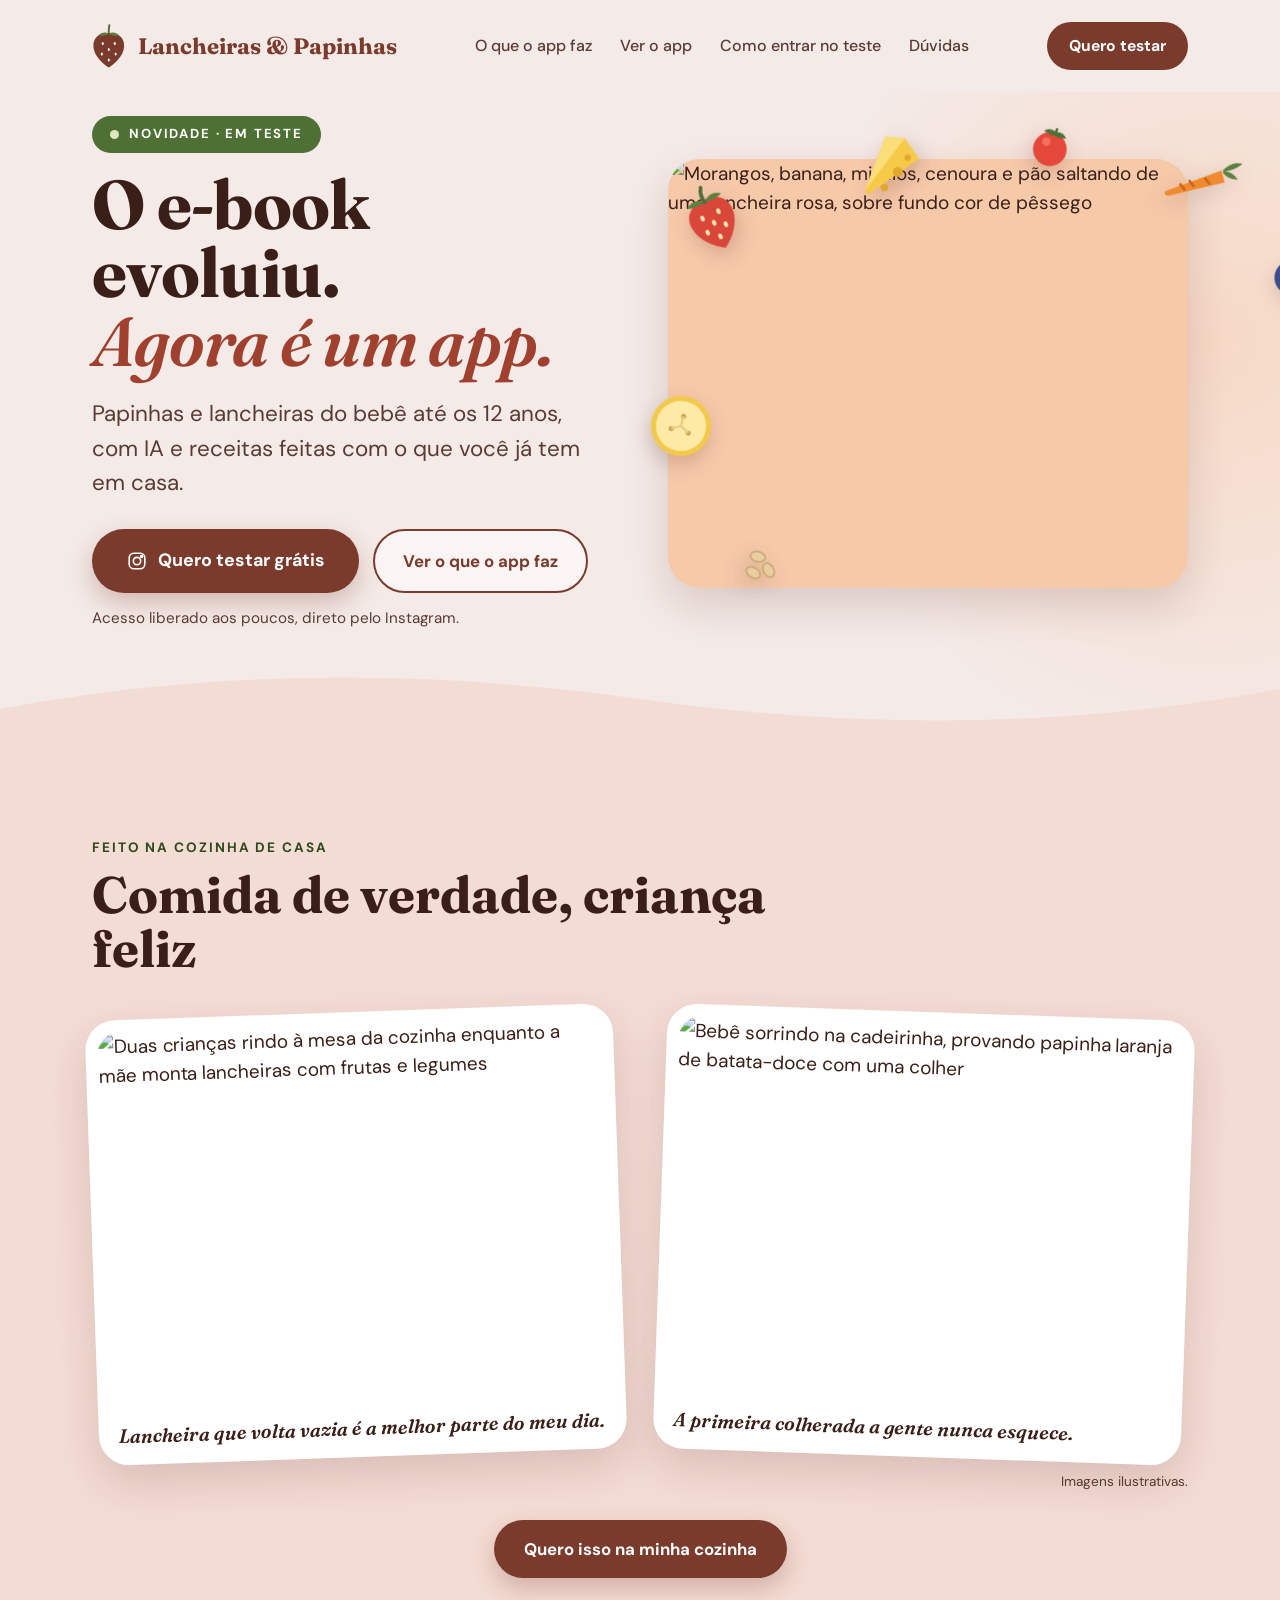
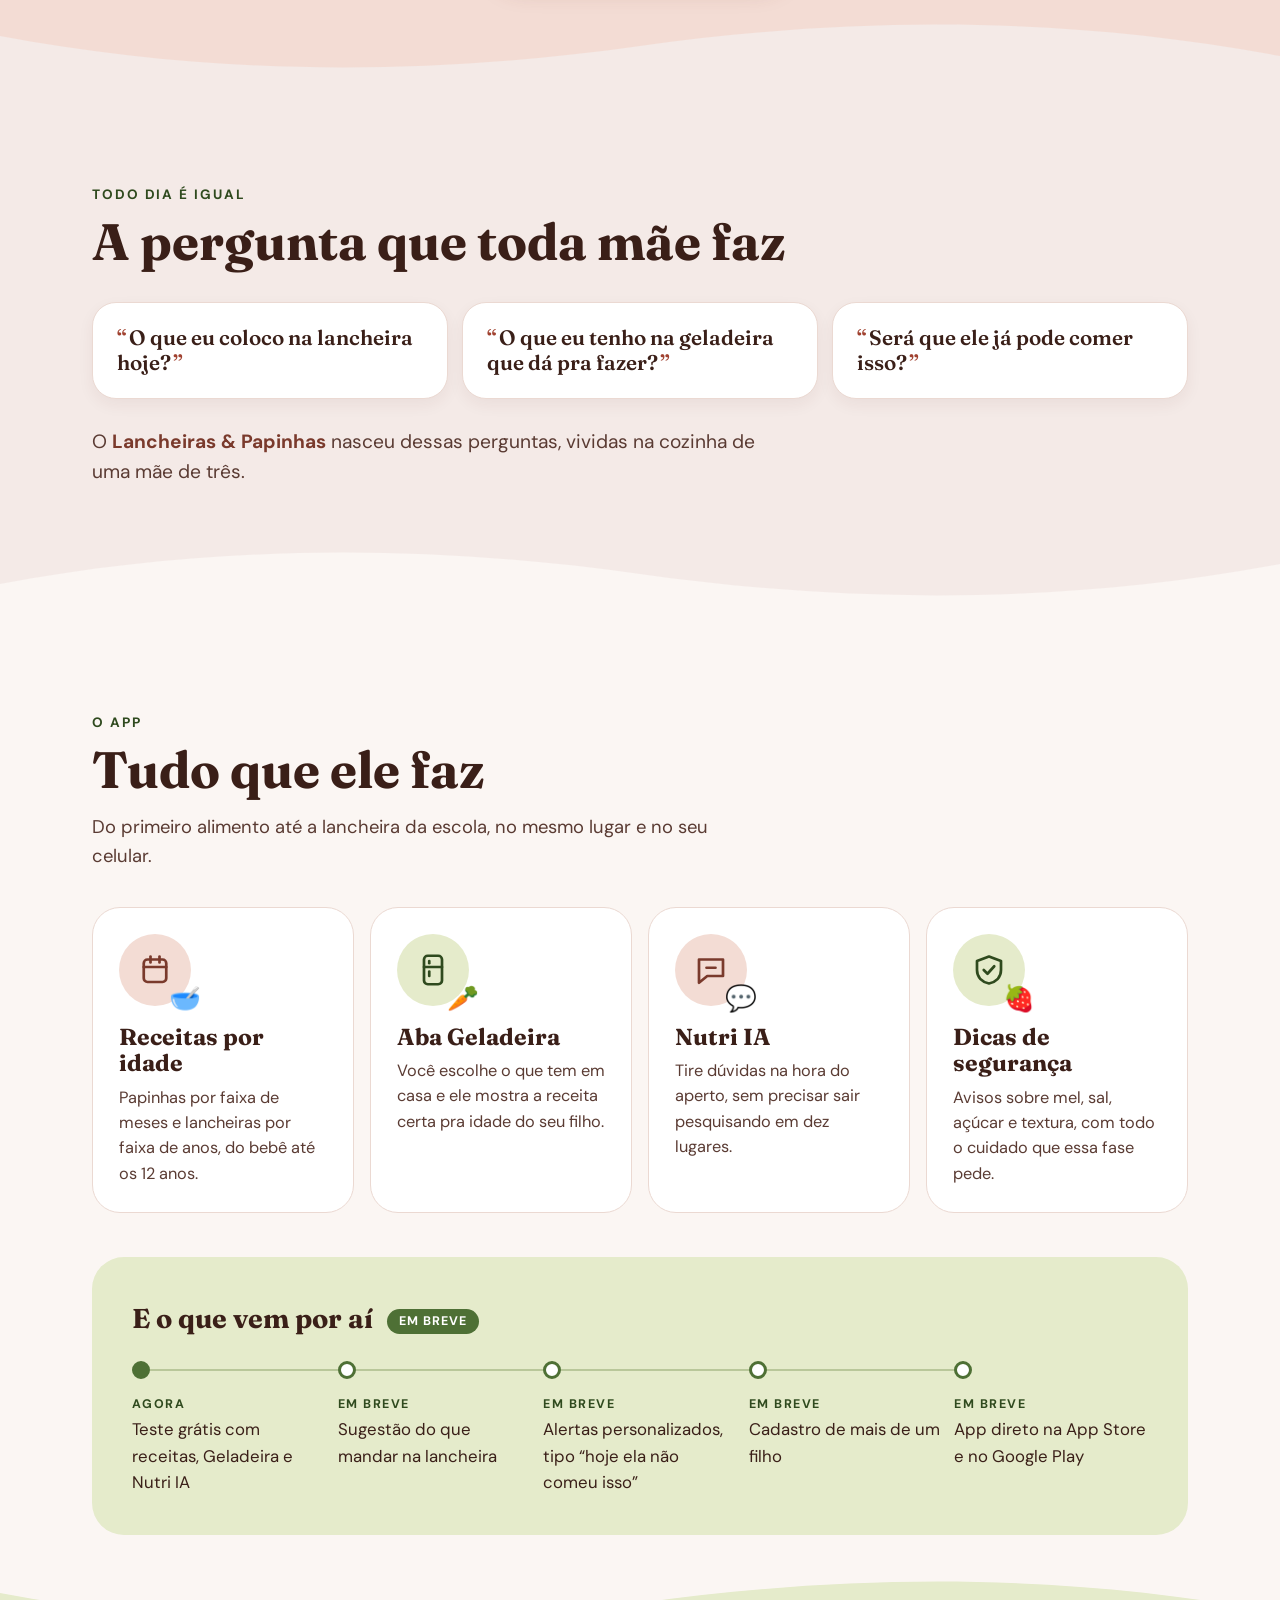
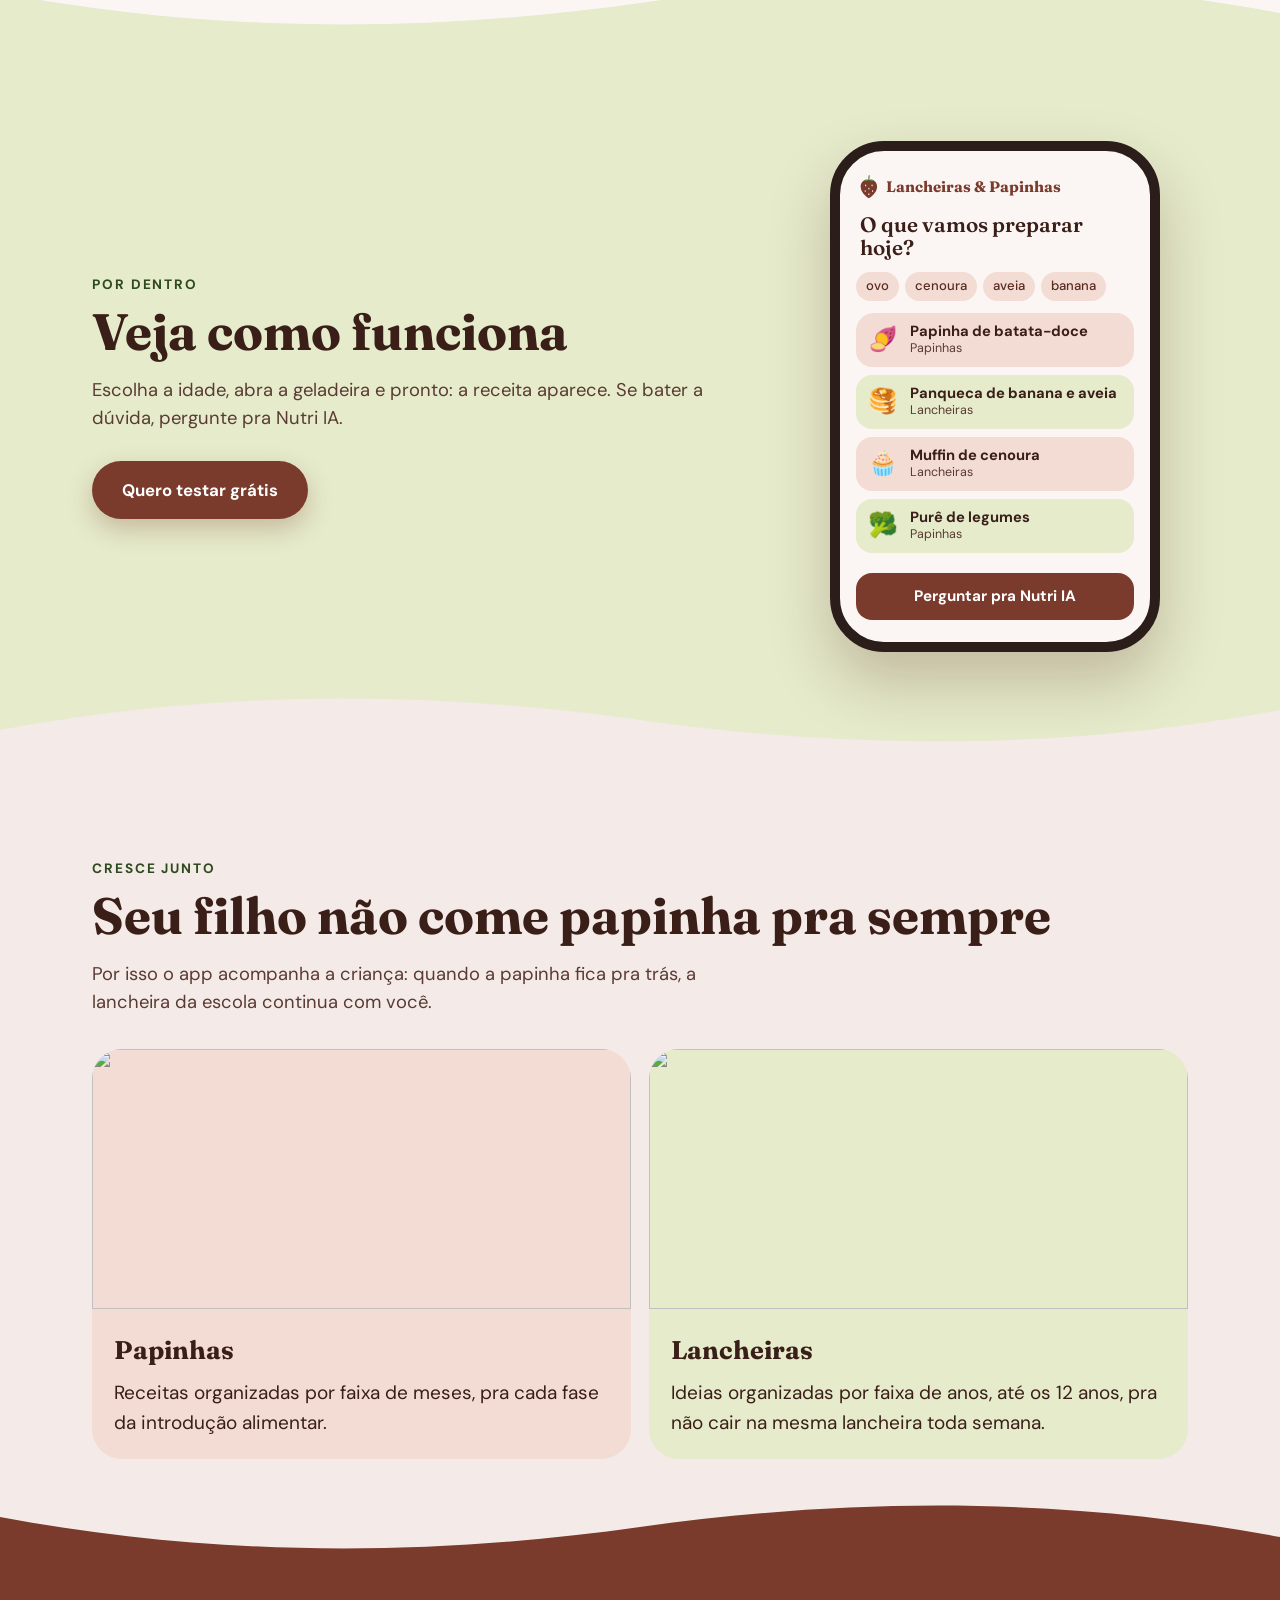
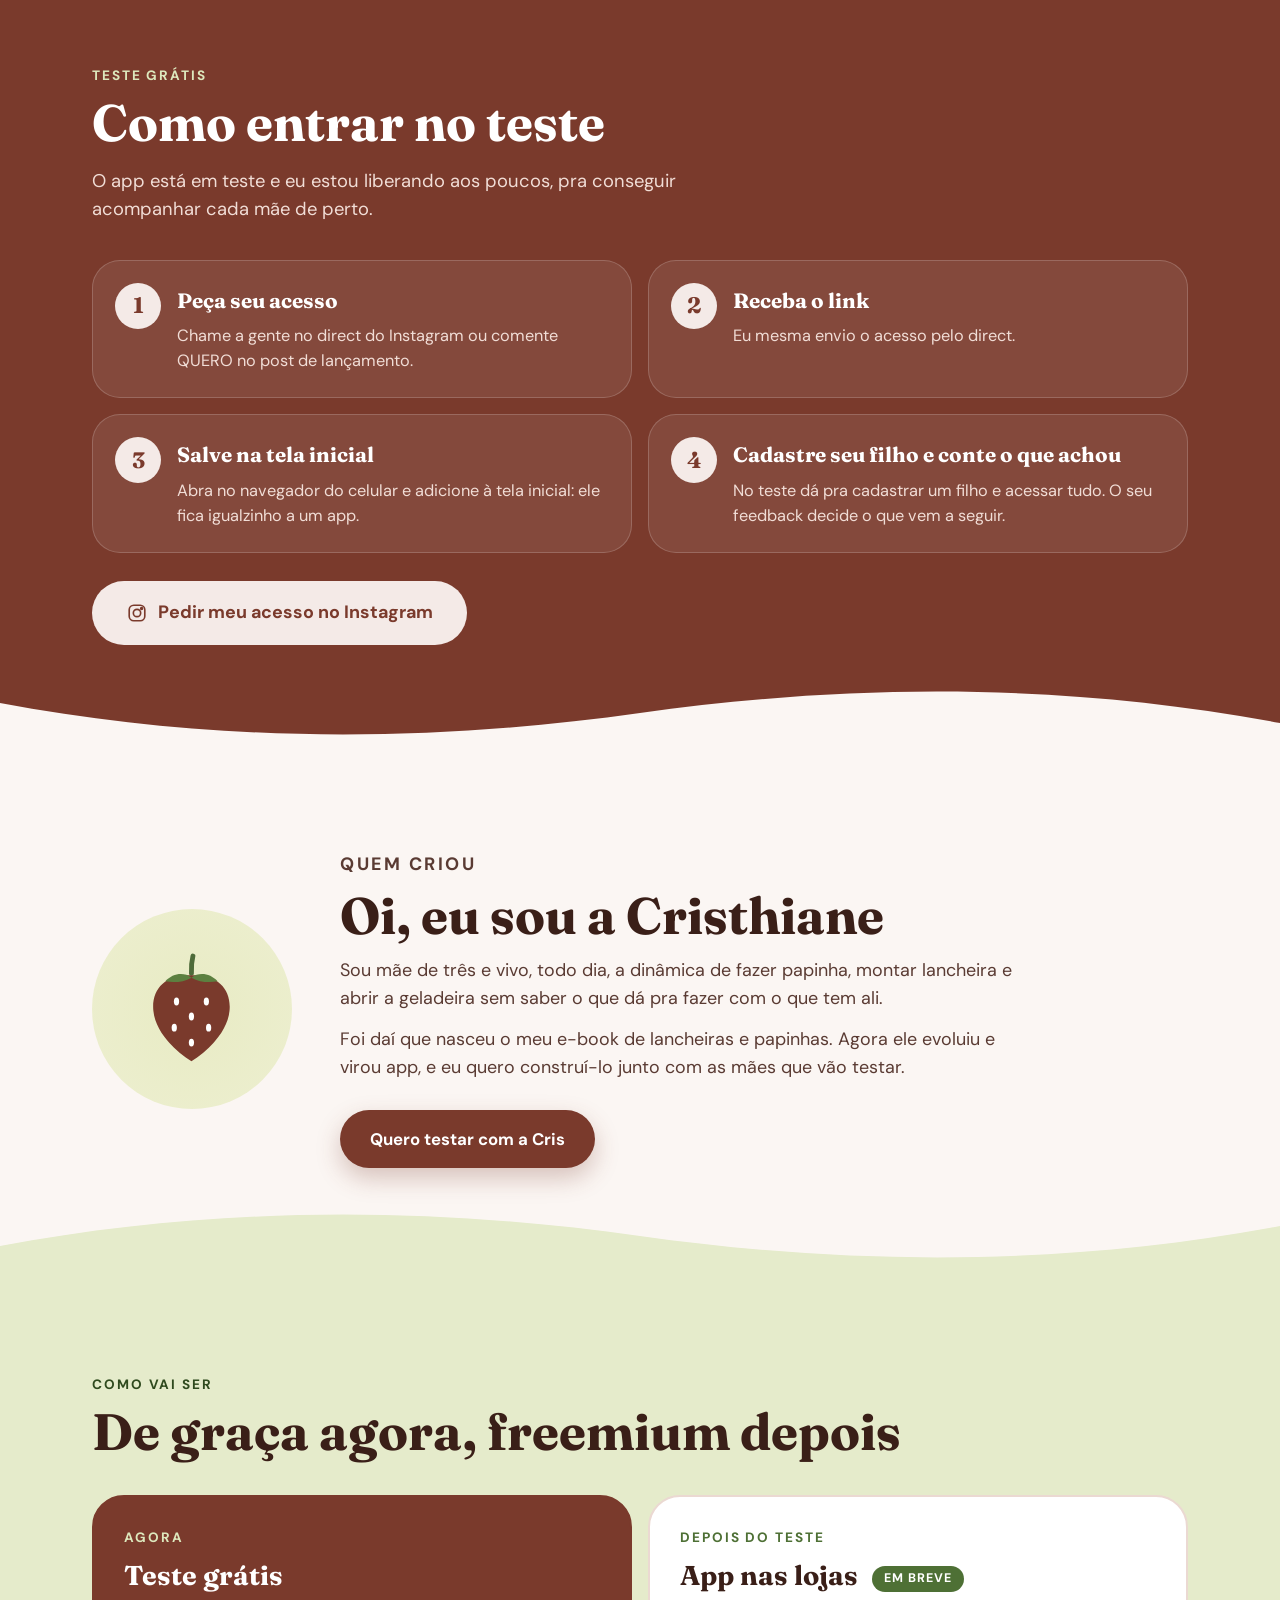
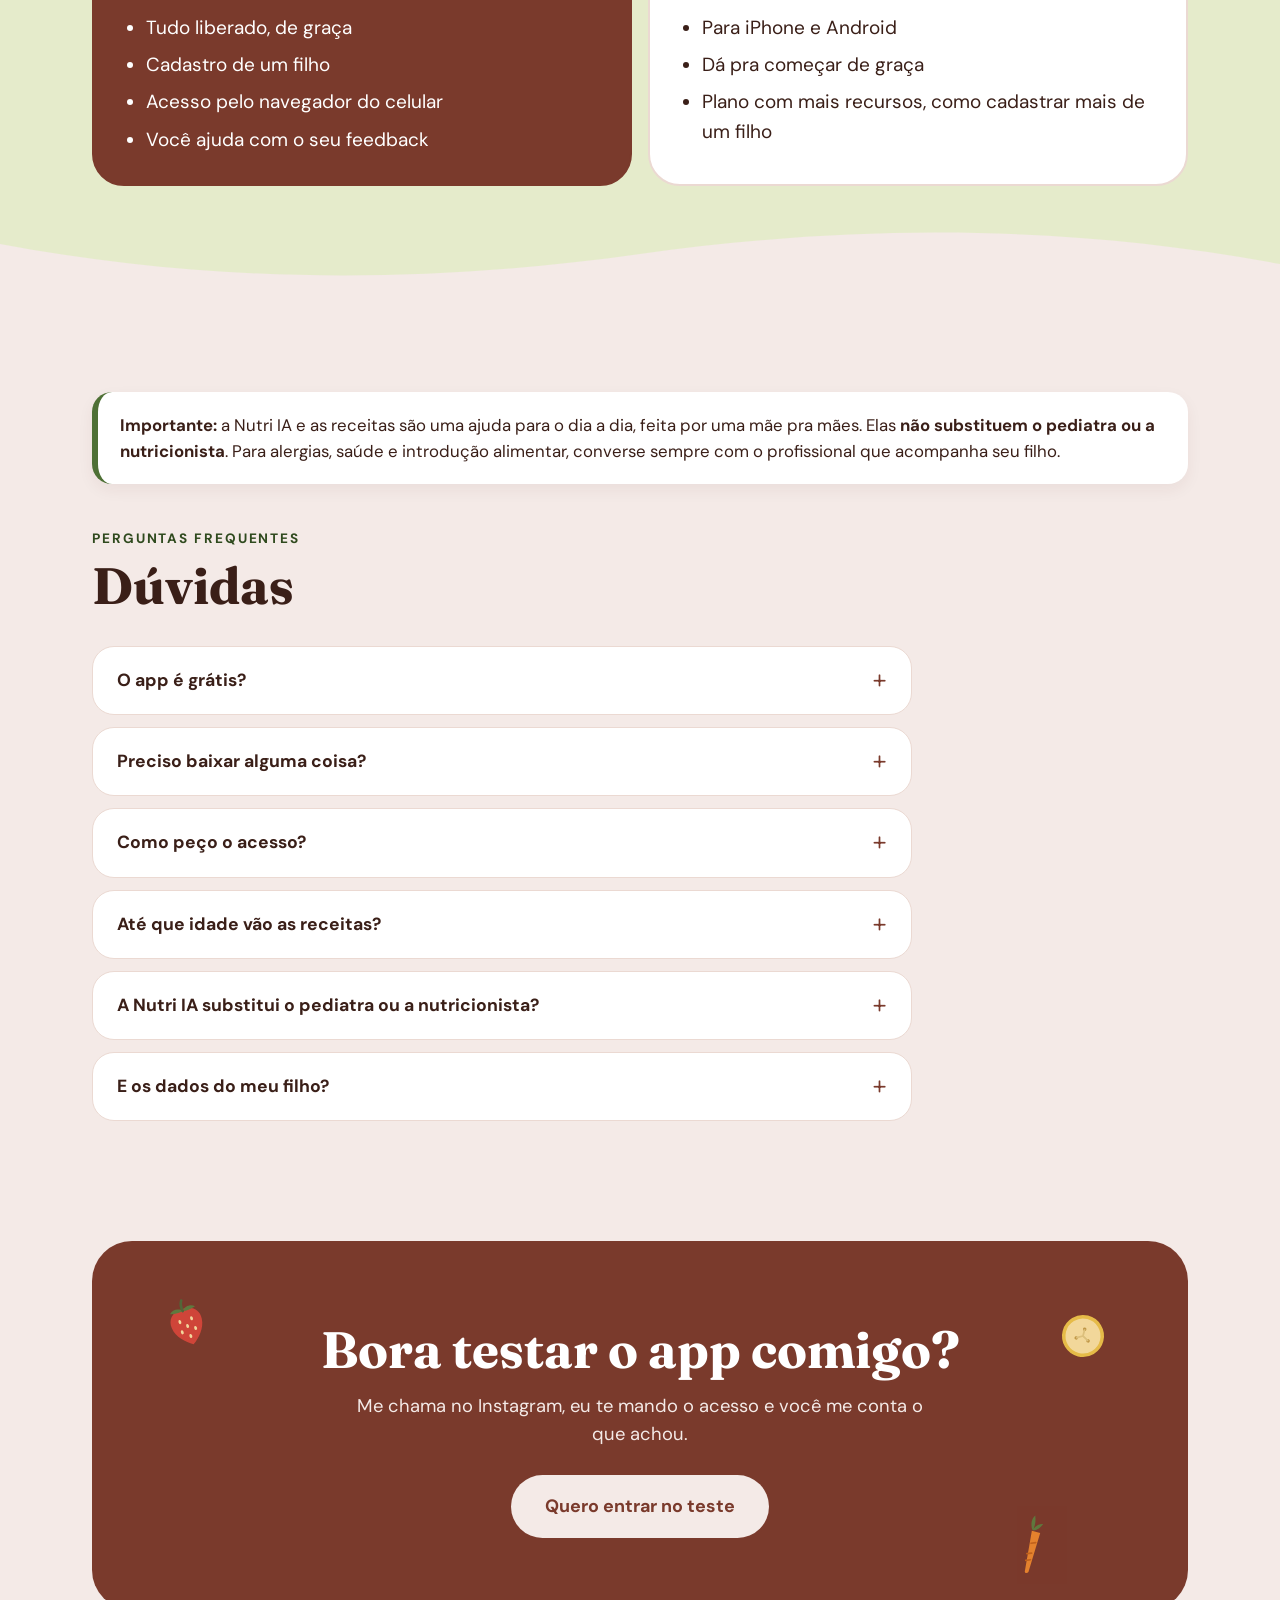
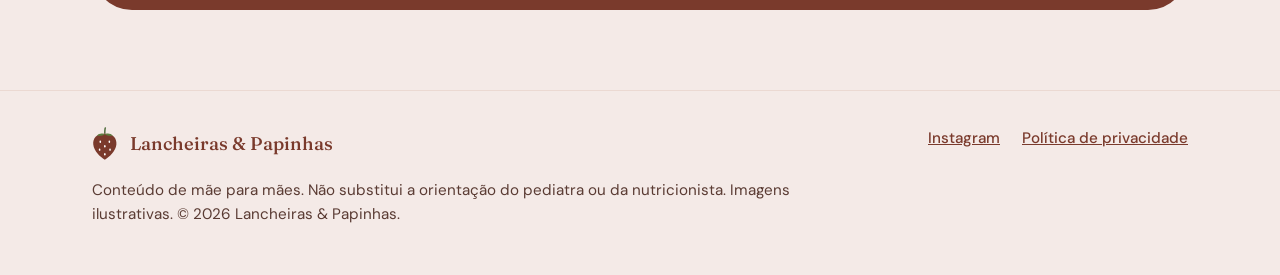
==== index.html @ b5a59f77 "Remove vídeo, oculta depoimentos de exemplo e prepara o repositório - Seção de vídeo vira "Veja como" ====
<!doctype html>
<html lang="pt-BR">
<head>
<meta charset="utf-8">
<meta name="viewport" content="width=device-width, initial-scale=1">
<title>Lancheiras &amp; Papinhas | Receitas por idade, do bebê aos 12 anos</title>
<meta name="description" content="O e-book evoluiu e virou app: papinhas e lancheiras do bebê até os 12 anos, com receitas feitas com o que você tem na geladeira e IA para tirar dúvidas. Teste grátis.">
<meta name="theme-color" content="#F4EAE7">
<link rel="canonical" href="https://lancheirasepapinhas.com.br/">
<link rel="icon" href="/favicon.svg" type="image/svg+xml">
<link rel="apple-touch-icon" href="/apple-touch-icon.png">
<meta property="og:type" content="website">
<meta property="og:locale" content="pt_BR">
<meta property="og:site_name" content="Lancheiras &amp; Papinhas">
<meta property="og:title" content="O e-book evoluiu. Agora é um app.">
<meta property="og:description" content="Papinhas e lancheiras do bebê até os 12 anos, com IA e receitas feitas com o que você já tem em casa. Teste grátis.">
<meta property="og:url" content="https://lancheirasepapinhas.com.br/">
<meta property="og:image" content="https://lancheirasepapinhas.com.br/og-image.jpg">
<meta property="og:image:width" content="1200">
<meta property="og:image:height" content="630">
<meta property="og:image:alt" content="Frutas e alimentos saltando de uma lancheira">
<meta name="twitter:card" content="summary_large_image">
<meta name="twitter:title" content="O e-book evoluiu. Agora é um app.">
<meta name="twitter:description" content="Papinhas e lancheiras do bebê até os 12 anos, com IA. Teste grátis.">
<meta name="twitter:image" content="https://lancheirasepapinhas.com.br/og-image.jpg">
<link rel="preload" as="image" href="/assets/img/hero-explosao-alimentos-900.webp" imagesrcset="/assets/img/hero-explosao-alimentos-900.webp 900w, /assets/img/hero-explosao-alimentos.webp 1680w" imagesizes="(min-width:900px) 55vw, 100vw" fetchpriority="high">
<link rel="preconnect" href="https://fonts.googleapis.com">
<link rel="preconnect" href="https://fonts.gstatic.com" crossorigin>
<link rel="preload" as="style" href="https://fonts.googleapis.com/css2?family=Fraunces:ital,opsz,wght@0,9..144,600;0,9..144,700;1,9..144,600&family=DM+Sans:wght@400;500;700&display=swap">
<link rel="stylesheet" href="https://fonts.googleapis.com/css2?family=Fraunces:ital,opsz,wght@0,9..144,600;0,9..144,700;1,9..144,600&family=DM+Sans:wght@400;500;700&display=swap" media="print" onload="this.media='all'">
<noscript><link rel="stylesheet" href="https://fonts.googleapis.com/css2?family=Fraunces:ital,opsz,wght@0,9..144,600;0,9..144,700;1,9..144,600&family=DM+Sans:wght@400;500;700&display=swap"></noscript>
<link rel="stylesheet" href="/styles.css">
<script type="application/ld+json">
{"@context":"https://schema.org","@graph":[
{"@type":"Organization","@id":"https://lancheirasepapinhas.com.br/#org","name":"Lancheiras & Papinhas","url":"https://lancheirasepapinhas.com.br/","logo":"https://lancheirasepapinhas.com.br/apple-touch-icon.png","sameAs":["https://www.instagram.com/lancheirasepapinhas"],"email":"lancheirasepapinhas@gmail.com"},
{"@type":"MobileApplication","name":"Lancheiras & Papinhas","url":"https://lancheirasepapinhas.com.br/","applicationCategory":"LifestyleApplication","operatingSystem":"Web (navegador do celular)","inLanguage":"pt-BR","description":"Receitas de papinhas e lancheiras por idade, do bebê aos 12 anos, com aba Geladeira e Nutri IA. Em teste gratuito.","offers":{"@type":"Offer","price":"0","priceCurrency":"BRL"},"publisher":{"@id":"https://lancheirasepapinhas.com.br/#org"}}
]}
</script>
<!-- ANALYTICS: descomente e troque ID_AQUI pelos IDs reais. Os cliques no Instagram já disparam o evento Lead (ver app.js). -->
<!-- Meta Pixel
<script>!function(f,b,e,v,n,t,s){if(f.fbq)return;n=f.fbq=function(){n.callMethod?n.callMethod.apply(n,arguments):n.queue.push(arguments)};if(!f._fbq)f._fbq=n;n.push=n;n.loaded=!0;n.version='2.0';n.queue=[];t=b.createElement(e);t.async=!0;t.src=v;s=b.getElementsByTagName(e)[0];s.parentNode.insertBefore(t,s)}(window,document,'script','https://connect.facebook.net/en_US/fbevents.js');fbq('init','ID_AQUI');fbq('track','PageView');</script>
-->
<!-- Google Analytics 4
<script async src="https://www.googletagmanager.com/gtag/js?id=G-ID_AQUI"></script>
<script>window.dataLayer=window.dataLayer||[];function gtag(){dataLayer.push(arguments)}gtag('js',new Date());gtag('config','G-ID_AQUI');</script>
-->
<script defer src="/app.js"></script>
</head>
<body>

<svg width="0" height="0" style="position:absolute" aria-hidden="true" focusable="false">
  <defs>
    <symbol id="berry" viewBox="290 220 450 600">
      <path d="M512 330 C 510 290, 514 260, 520 236" stroke="#4E6B3A" stroke-width="26" stroke-linecap="round" fill="none"/>
      <path d="M512 340 C 380 330, 296 410, 308 530 C 320 650, 430 748, 512 800 C 594 748, 704 650, 716 530 C 728 410, 644 330, 512 340 Z" fill="#7A3A2C"/>
      <path d="M512 352 C 470 320, 410 330, 372 372 C 420 380, 470 376, 512 352 Z" fill="#5C8040"/>
      <path d="M512 352 C 554 320, 614 330, 652 372 C 604 380, 554 376, 512 352 Z" fill="#5C8040"/>
      <g fill="#FFFFFF"><ellipse cx="432" cy="480" rx="14" ry="21"/><ellipse cx="592" cy="480" rx="14" ry="21"/><ellipse cx="512" cy="560" rx="14" ry="21"/><ellipse cx="420" cy="620" rx="14" ry="21"/><ellipse cx="604" cy="620" rx="14" ry="21"/><ellipse cx="512" cy="700" rx="14" ry="21"/></g>
    </symbol>
    <symbol id="i-calendar" viewBox="0 0 24 24"><rect x="4.5" y="5" width="15" height="15" rx="2.5"/><path d="M4.5 10h15"/><path d="M9 3v4"/><path d="M15 3v4"/></symbol>
    <symbol id="i-fridge" viewBox="0 0 24 24"><rect x="6" y="2.5" width="12" height="19" rx="2.5"/><path d="M6 10h12"/><path d="M9.5 6v1.5"/><path d="M9.5 13v3"/></symbol>
    <symbol id="i-chat" viewBox="0 0 24 24"><path d="M4 5h16v11H9.5L4 20.5z"/><path d="M9 10.5h6"/></symbol>
    <symbol id="i-shield" viewBox="0 0 24 24"><path d="M12 3l8 3v6c0 5-3.5 8-8 9-4.5-1-8-4-8-9V6z"/><path d="M8.5 12l2.5 2.5 4.5-5"/></symbol>
    <symbol id="i-play" viewBox="0 0 24 24"><path d="M8 5.5v13l11-6.5z"/></symbol>
    <symbol id="i-ig" viewBox="0 0 24 24"><rect x="3.5" y="3.5" width="17" height="17" rx="5"/><circle cx="12" cy="12" r="4"/><circle cx="17" cy="7" r="1" fill="currentColor"/></symbol>
  </defs>
</svg>

<a class="skip" href="#conteudo">Pular para o conteúdo</a>

<header class="site-header">
  <div class="container">
    <a class="brand" href="/" aria-label="Lancheiras &amp; Papinhas, página inicial">
      <svg aria-hidden="true"><use href="#berry"/></svg>
      <span>Lancheiras &amp; Papinhas</span>
    </a>
    <nav class="nav" aria-label="Principal">
      <a href="#recursos">O que o app faz</a>
      <a href="#video">Ver o app</a>
      <a href="#como">Como entrar no teste</a>
      <a href="#duvidas">Dúvidas</a>
    </nav>
    <a class="btn btn-primary btn-sm" href="https://ig.me/m/lancheirasepapinhas" target="_blank" rel="noopener" data-cta="header">Quero testar</a>
  </div>
</header>

<main id="conteudo">

<!-- HERO -->
<section class="hero" id="topo">
  <div class="container hero-grid">
    <div class="hero-copy">
      <span class="badge"><span class="pulse" aria-hidden="true"></span>Novidade &middot; Em teste</span>
      <h1>O e-book evoluiu. <em>Agora é um app.</em></h1>
      <p class="lead">Papinhas e lancheiras do bebê até os 12 anos, com IA e receitas feitas com o que você já tem em casa.</p>
      <div class="cta-row">
        <a class="btn btn-primary btn-lg" href="https://ig.me/m/lancheirasepapinhas" target="_blank" rel="noopener" data-cta="hero"><svg aria-hidden="true" class="btn-ico"><use href="#i-ig"/></svg>Quero testar grátis</a>
        <a class="btn btn-ghost" href="#recursos">Ver o que o app faz</a>
      </div>
      <p class="note">Acesso liberado aos poucos, direto pelo Instagram.</p>
    </div>

    <div class="hero-art" data-parallax>
      <div class="hero-media">
        <img class="hero-img" src="/assets/img/hero-explosao-alimentos-900.webp" srcset="/assets/img/hero-explosao-alimentos-900.webp 900w, /assets/img/hero-explosao-alimentos.webp 1680w" sizes="(min-width:900px) 55vw, 100vw" width="1680" height="944" fetchpriority="high" decoding="async" alt="Morangos, banana, mirtilos, cenoura e pão saltando de uma lancheira rosa, sobre fundo cor de pêssego">
      </div>
      <div class="burst" aria-hidden="true">
        <span class="ing" style="--x:-300px;--y:-200px;--r:-25deg;--d:.05s;--z:1.2"><img src="/assets/img/ingredientes/morango.svg" width="64" height="64" alt=""></span>
        <span class="ing" style="--x:190px;--y:-240px;--r:30deg;--d:.12s;--z:.8"><img src="/assets/img/ingredientes/cenoura.svg" width="64" height="64" alt=""></span>
        <span class="ing" style="--x:-330px;--y:10px;--r:15deg;--d:.18s;--z:1"><img src="/assets/img/ingredientes/banana.svg" width="64" height="64" alt=""></span>
        <span class="ing sm" style="--x:280px;--y:-140px;--r:-10deg;--d:.22s;--z:1.4"><img src="/assets/img/ingredientes/mirtilo.svg" width="64" height="64" alt=""></span>
        <span class="ing" style="--x:-130px;--y:-255px;--r:-35deg;--d:.28s;--z:.9"><img src="/assets/img/ingredientes/queijo.svg" width="64" height="64" alt=""></span>
        <span class="ing sm" style="--x:40px;--y:-270px;--r:20deg;--d:.32s;--z:1.3"><img src="/assets/img/ingredientes/tomate.svg" width="64" height="64" alt=""></span>
        <span class="ing sm" style="--x:-250px;--y:150px;--r:40deg;--d:.36s;--z:.7"><img src="/assets/img/ingredientes/aveia.svg" width="64" height="64" alt=""></span>
        <span class="ing sm" style="--x:300px;--y:60px;--r:-30deg;--d:.4s;--z:1.1"><img src="/assets/img/ingredientes/folha.svg" width="64" height="64" alt=""></span>
      </div>
    </div>
  </div>
</section>

<!-- EMOCIONAL -->
<section class="sec sec-rosa emo" aria-labelledby="t-emo">
  <svg class="wave" viewBox="0 0 1440 60" preserveAspectRatio="none" aria-hidden="true"><path d="M0 40c240-40 480-40 720-10s480 30 720-10v40H0z"/></svg>
  <div class="container">
    <p class="eyebrow">Feito na cozinha de casa</p>
    <h2 id="t-emo" class="reveal">Comida de verdade, criança feliz</h2>
    <div class="emo-grid">
      <figure class="photo tilt-l reveal">
        <img src="/assets/img/criancas-felizes-lancheira-720.webp" srcset="/assets/img/criancas-felizes-lancheira-720.webp 720w, /assets/img/criancas-felizes-lancheira.webp 1456w" sizes="(min-width:760px) 45vw, 92vw" width="1456" height="1088" loading="lazy" decoding="async" alt="Duas crianças rindo à mesa da cozinha enquanto a mãe monta lancheiras com frutas e legumes">
        <figcaption>Lancheira que volta vazia é a melhor parte do meu dia.</figcaption>
      </figure>
      <figure class="photo tilt-r reveal">
        <img src="/assets/img/bebe-papinha-640.webp" srcset="/assets/img/bebe-papinha-640.webp 640w, /assets/img/bebe-papinha.webp 1264w" sizes="(min-width:760px) 45vw, 92vw" width="1264" height="1264" loading="lazy" decoding="async" alt="Bebê sorrindo na cadeirinha, provando papinha laranja de batata-doce com uma colher">
        <figcaption>A primeira colherada a gente nunca esquece.</figcaption>
      </figure>
    </div>
    <p class="img-note">Imagens ilustrativas.</p>
    <div class="cta-row center">
      <a class="btn btn-primary" href="https://ig.me/m/lancheirasepapinhas" target="_blank" rel="noopener" data-cta="emocional">Quero isso na minha cozinha</a>
    </div>
  </div>
</section>

<!-- DOR -->
<section class="sec sec-creme" aria-labelledby="t-dor">
  <svg class="wave" viewBox="0 0 1440 60" preserveAspectRatio="none" aria-hidden="true"><path d="M0 20c240 40 480 40 720 10s480-30 720 10v20H0z"/></svg>
  <div class="container">
    <p class="eyebrow">Todo dia é igual</p>
    <h2 id="t-dor" class="reveal">A pergunta que toda mãe faz</h2>
    <div class="questions">
      <div class="q reveal">O que eu coloco na lancheira hoje?</div>
      <div class="q reveal">O que eu tenho na geladeira que dá pra fazer?</div>
      <div class="q reveal">Será que ele já pode comer isso?</div>
    </div>
    <p class="pull">O <strong>Lancheiras &amp; Papinhas</strong> nasceu dessas perguntas, vividas na cozinha de uma mãe de três.</p>
  </div>
</section>

<!-- RECURSOS -->
<section id="recursos" class="sec sec-papel" aria-labelledby="t-recursos">
  <svg class="wave" viewBox="0 0 1440 60" preserveAspectRatio="none" aria-hidden="true"><path d="M0 40c240-40 480-40 720-10s480 30 720-10v40H0z"/></svg>
  <div class="container">
    <p class="eyebrow">O app</p>
    <h2 id="t-recursos" class="reveal">Tudo que ele faz</h2>
    <p class="section-lead">Do primeiro alimento até a lancheira da escola, no mesmo lugar e no seu celular.</p>

    <div class="cards">
      <article class="card reveal">
        <div class="ico b"><svg fill="none" stroke="currentColor" stroke-width="1.8" stroke-linecap="round" stroke-linejoin="round" aria-hidden="true"><use href="#i-calendar"/></svg><span class="emoji" aria-hidden="true">🥣</span></div>
        <h3>Receitas por idade</h3>
        <p>Papinhas por faixa de meses e lancheiras por faixa de anos, do bebê até os 12 anos.</p>
      </article>
      <article class="card reveal">
        <div class="ico g"><svg fill="none" stroke="currentColor" stroke-width="1.8" stroke-linecap="round" stroke-linejoin="round" aria-hidden="true"><use href="#i-fridge"/></svg><span class="emoji" aria-hidden="true">🥕</span></div>
        <h3>Aba Geladeira</h3>
        <p>Você escolhe o que tem em casa e ele mostra a receita certa pra idade do seu filho.</p>
      </article>
      <article class="card reveal">
        <div class="ico b"><svg fill="none" stroke="currentColor" stroke-width="1.8" stroke-linecap="round" stroke-linejoin="round" aria-hidden="true"><use href="#i-chat"/></svg><span class="emoji" aria-hidden="true">💬</span></div>
        <h3>Nutri IA</h3>
        <p>Tire dúvidas na hora do aperto, sem precisar sair pesquisando em dez lugares.</p>
      </article>
      <article class="card reveal">
        <div class="ico g"><svg fill="none" stroke="currentColor" stroke-width="1.8" stroke-linecap="round" stroke-linejoin="round" aria-hidden="true"><use href="#i-shield"/></svg><span class="emoji" aria-hidden="true">🍓</span></div>
        <h3>Dicas de segurança</h3>
        <p>Avisos sobre mel, sal, açúcar e textura, com todo o cuidado que essa fase pede.</p>
      </article>
    </div>

    <div class="roadmap reveal">
      <h3>E o que vem por aí <span class="tag">Em breve</span></h3>
      <ol class="timeline">
        <li class="done"><span class="dot" aria-hidden="true"></span><strong>Agora</strong><span>Teste grátis com receitas, Geladeira e Nutri IA</span></li>
        <li><span class="dot" aria-hidden="true"></span><strong>Em breve</strong><span>Sugestão do que mandar na lancheira</span></li>
        <li><span class="dot" aria-hidden="true"></span><strong>Em breve</strong><span>Alertas personalizados, tipo “hoje ela não comeu isso”</span></li>
        <li><span class="dot" aria-hidden="true"></span><strong>Em breve</strong><span>Cadastro de mais de um filho</span></li>
        <li><span class="dot" aria-hidden="true"></span><strong>Em breve</strong><span>App direto na App Store e no Google Play</span></li>
      </ol>
    </div>
  </div>
</section>

<!-- COMO FUNCIONA -->
<section id="video" class="sec sec-verde" aria-labelledby="t-video">
  <svg class="wave" viewBox="0 0 1440 60" preserveAspectRatio="none" aria-hidden="true"><path d="M0 20c240 40 480 40 720 10s480-30 720 10v20H0z"/></svg>
  <div class="container video-grid">
    <div>
      <p class="eyebrow">Por dentro</p>
      <h2 id="t-video" class="reveal">Veja como funciona</h2>
      <p class="section-lead">Escolha a idade, abra a geladeira e pronto: a receita aparece. Se bater a dúvida, pergunte pra Nutri IA.</p>
      <div class="cta-row">
        <a class="btn btn-primary" href="https://ig.me/m/lancheirasepapinhas" target="_blank" rel="noopener" data-cta="como-funciona">Quero testar grátis</a>
      </div>
    </div>

    <div class="phone reveal" role="img" aria-label="Ilustração do app: tela inicial com receitas passando, como papinha de batata-doce e panqueca de banana">
      <div class="ph-head"><svg aria-hidden="true"><use href="#berry"/></svg><span>Lancheiras &amp; Papinhas</span></div>
      <div class="ph-title">O que vamos preparar hoje?</div>
      <div class="ph-chips"><span>ovo</span><span>cenoura</span><span>aveia</span><span>banana</span></div>
      <div class="ph-carousel">
        <div class="ph-track">
          <div class="rcp b"><span class="re" aria-hidden="true">🍠</span><div><strong>Papinha de batata-doce</strong><small>Papinhas</small></div></div>
          <div class="rcp g"><span class="re" aria-hidden="true">🥞</span><div><strong>Panqueca de banana e aveia</strong><small>Lancheiras</small></div></div>
          <div class="rcp b"><span class="re" aria-hidden="true">🧁</span><div><strong>Muffin de cenoura</strong><small>Lancheiras</small></div></div>
          <div class="rcp g"><span class="re" aria-hidden="true">🥦</span><div><strong>Purê de legumes</strong><small>Papinhas</small></div></div>
          <div class="rcp b"><span class="re" aria-hidden="true">🍠</span><div><strong>Papinha de batata-doce</strong><small>Papinhas</small></div></div>
        </div>
      </div>
      <div class="ph-btn">Perguntar pra Nutri IA</div>
    </div>
  </div>
</section>

<!-- IDADES -->
<section class="sec sec-creme" aria-labelledby="t-idades">
  <svg class="wave" viewBox="0 0 1440 60" preserveAspectRatio="none" aria-hidden="true"><path d="M0 40c240-40 480-40 720-10s480 30 720-10v40H0z"/></svg>
  <div class="container">
    <p class="eyebrow">Cresce junto</p>
    <h2 id="t-idades" class="reveal">Seu filho não come papinha pra sempre</h2>
    <p class="section-lead">Por isso o app acompanha a criança: quando a papinha fica pra trás, a lancheira da escola continua com você.</p>
    <div class="ages">
      <div class="age b reveal">
        <img src="/assets/img/bebe-papinha-640.webp" width="640" height="640" loading="lazy" decoding="async" alt="">
        <div class="age-txt"><h3>Papinhas</h3><p>Receitas organizadas por faixa de meses, pra cada fase da introdução alimentar.</p></div>
      </div>
      <div class="age g reveal">
        <img src="/assets/img/criancas-felizes-lancheira-720.webp" width="720" height="538" loading="lazy" decoding="async" alt="">
        <div class="age-txt"><h3>Lancheiras</h3><p>Ideias organizadas por faixa de anos, até os 12 anos, pra não cair na mesma lancheira toda semana.</p></div>
      </div>
    </div>
  </div>
</section>

<!-- COMO ENTRAR (escura) -->
<section id="como" class="sec sec-escura" aria-labelledby="t-como">
  <svg class="wave" viewBox="0 0 1440 60" preserveAspectRatio="none" aria-hidden="true"><path d="M0 20c240 40 480 40 720 10s480-30 720 10v20H0z"/></svg>
  <div class="container">
    <p class="eyebrow">Teste grátis</p>
    <h2 id="t-como" class="reveal">Como entrar no teste</h2>
    <p class="section-lead">O app está em teste e eu estou liberando aos poucos, pra conseguir acompanhar cada mãe de perto.</p>
    <ol class="steps">
      <li class="reveal"><h3>Peça seu acesso</h3><p>Chame a gente no direct do Instagram ou comente QUERO no post de lançamento.</p></li>
      <li class="reveal"><h3>Receba o link</h3><p>Eu mesma envio o acesso pelo direct.</p></li>
      <li class="reveal"><h3>Salve na tela inicial</h3><p>Abra no navegador do celular e adicione à tela inicial: ele fica igualzinho a um app.</p></li>
      <li class="reveal"><h3>Cadastre seu filho e conte o que achou</h3><p>No teste dá pra cadastrar um filho e acessar tudo. O seu feedback decide o que vem a seguir.</p></li>
    </ol>
    <div class="cta-row">
      <a class="btn btn-light btn-lg" href="https://ig.me/m/lancheirasepapinhas" target="_blank" rel="noopener" data-cta="como-entrar"><svg aria-hidden="true" class="btn-ico"><use href="#i-ig"/></svg>Pedir meu acesso no Instagram</a>
    </div>
  </div>
</section>

<!-- PROVA SOCIAL: oculta até chegarem depoimentos reais. Para ativar: apague a linha de abertura de comentário logo abaixo e a de fechamento no fim do bloco, e troque os marcadores ~~ por traços. -->
<!--
<section class="sec sec-rosa" aria-labelledby="t-prova">
  <svg class="wave" viewBox="0 0 1440 60" preserveAspectRatio="none" aria-hidden="true"><path d="M0 40c240-40 480-40 720-10s480 30 720-10v40H0z"/></svg>
  <div class="container">
    <p class="eyebrow">Quem já está testando</p>
    <h2 id="t-prova" class="reveal">O que as mães estão dizendo</h2>
    <div class="quotes">
      <!~~ TROCAR POR DEPOIMENTO REAL ~~>
      <blockquote class="quote reveal"><span class="sample">Exemplo</span><p>“Espaço reservado para o depoimento de uma mãe do teste, contando como foi usar a aba Geladeira.”</p><footer>Mãe participante do teste</footer></blockquote>
      <!~~ TROCAR POR DEPOIMENTO REAL ~~>
      <blockquote class="quote reveal"><span class="sample">Exemplo</span><p>“Espaço reservado para o depoimento sobre a introdução alimentar e as papinhas por idade.”</p><footer>Mãe participante do teste</footer></blockquote>
      <!~~ TROCAR POR DEPOIMENTO REAL ~~>
      <blockquote class="quote reveal"><span class="sample">Exemplo</span><p>“Espaço reservado para o depoimento sobre a lancheira da escola e a Nutri IA.”</p><footer>Mãe participante do teste</footer></blockquote>
    </div>
  </div>
</section>

-->

<!-- QUEM CRIOU -->
<section id="quem" class="sec sec-papel" aria-labelledby="t-quem">
  <svg class="wave" viewBox="0 0 1440 60" preserveAspectRatio="none" aria-hidden="true"><path d="M0 20c240 40 480 40 720 10s480-30 720 10v20H0z"/></svg>
  <div class="container about">
    <div class="about-mark" aria-hidden="true"><svg><use href="#berry"/></svg></div>
    <div>
      <p class="eyebrow">Quem criou</p>
      <h2 id="t-quem" class="reveal">Oi, eu sou a Cristhiane</h2>
      <p>Sou mãe de três e vivo, todo dia, a dinâmica de fazer papinha, montar lancheira e abrir a geladeira sem saber o que dá pra fazer com o que tem ali.</p>
      <p>Foi daí que nasceu o meu e-book de lancheiras e papinhas. Agora ele evoluiu e virou app, e eu quero construí-lo junto com as mães que vão testar.</p>
      <div class="cta-row">
        <a class="btn btn-primary" href="https://ig.me/m/lancheirasepapinhas" target="_blank" rel="noopener" data-cta="quem-criou">Quero testar com a Cris</a>
      </div>
    </div>
  </div>
</section>

<!-- PLANOS -->
<section class="sec sec-verde" aria-labelledby="t-planos">
  <svg class="wave" viewBox="0 0 1440 60" preserveAspectRatio="none" aria-hidden="true"><path d="M0 40c240-40 480-40 720-10s480 30 720-10v40H0z"/></svg>
  <div class="container">
    <p class="eyebrow">Como vai ser</p>
    <h2 id="t-planos" class="reveal">De graça agora, freemium depois</h2>
    <div class="plans">
      <div class="plan now reveal">
        <p class="when">Agora</p>
        <h3>Teste grátis</h3>
        <ul>
          <li>Tudo liberado, de graça</li>
          <li>Cadastro de um filho</li>
          <li>Acesso pelo navegador do celular</li>
          <li>Você ajuda com o seu feedback</li>
        </ul>
      </div>
      <div class="plan reveal">
        <p class="when">Depois do teste</p>
        <h3>App nas lojas <span class="tag">Em breve</span></h3>
        <ul>
          <li>Para iPhone e Android</li>
          <li>Dá pra começar de graça</li>
          <li>Plano com mais recursos, como cadastrar mais de um filho</li>
        </ul>
      </div>
    </div>
  </div>
</section>

<!-- DUVIDAS -->
<section id="duvidas" class="sec sec-creme" aria-labelledby="t-faq">
  <svg class="wave" viewBox="0 0 1440 60" preserveAspectRatio="none" aria-hidden="true"><path d="M0 20c240 40 480 40 720 10s480-30 720 10v20H0z"/></svg>
  <div class="container">
    <div class="health reveal" role="note">
      <strong>Importante:</strong> a Nutri IA e as receitas são uma ajuda para o dia a dia, feita por uma mãe pra mães. Elas <strong>não substituem o pediatra ou a nutricionista</strong>. Para alergias, saúde e introdução alimentar, converse sempre com o profissional que acompanha seu filho.
    </div>
    <p class="eyebrow">Perguntas frequentes</p>
    <h2 id="t-faq" class="reveal">Dúvidas</h2>
    <div class="faq">
      <details>
        <summary>O app é grátis?</summary>
        <p>No teste, sim: está tudo liberado, de graça. Depois, ele vai pras lojas como app freemium: dá pra começar de graça e vai existir um plano com mais recursos.</p>
      </details>
      <details>
        <summary>Preciso baixar alguma coisa?</summary>
        <p>Por enquanto não. Ele abre no navegador do celular e você pode salvar na tela inicial, e aí fica igual a um app. Depois do teste, ele chega nas lojas, para iPhone e Android.</p>
      </details>
      <details>
        <summary>Como peço o acesso?</summary>
        <p>Pelo Instagram <a href="https://www.instagram.com/lancheirasepapinhas" target="_blank" rel="noopener">@lancheirasepapinhas</a>: comente QUERO no post de lançamento ou mande uma mensagem direta. Eu libero aos poucos pra acompanhar cada pessoa.</p>
      </details>
      <details>
        <summary>Até que idade vão as receitas?</summary>
        <p>Do bebê até os 12 anos: papinhas por faixa de meses e lancheiras por faixa de anos.</p>
      </details>
      <details>
        <summary>A Nutri IA substitui o pediatra ou a nutricionista?</summary>
        <p>Não. Ela é uma ajuda para as dúvidas do dia a dia, feita por uma mãe pra mães. Para orientação de saúde, alergias e introdução alimentar, converse sempre com o pediatra ou a nutricionista do seu filho.</p>
      </details>
      <details>
        <summary>E os dados do meu filho?</summary>
        <p>O app pede só o necessário pra funcionar. Os detalhes estão na <a href="/privacidade.html">política de privacidade</a>.</p>
      </details>
    </div>
  </div>
</section>

<!-- CTA FINAL -->
<section class="final" aria-labelledby="t-final">
  <div class="container">
    <div class="final-box reveal">
      <img class="final-ing a" src="/assets/img/ingredientes/morango.svg" width="64" height="64" alt="" aria-hidden="true">
      <img class="final-ing b" src="/assets/img/ingredientes/banana.svg" width="64" height="64" alt="" aria-hidden="true">
      <img class="final-ing c" src="/assets/img/ingredientes/cenoura.svg" width="64" height="64" alt="" aria-hidden="true">
      <h2 id="t-final">Bora testar o app comigo?</h2>
      <p>Me chama no Instagram, eu te mando o acesso e você me conta o que achou.</p>
      <a class="btn btn-light btn-lg" href="https://ig.me/m/lancheirasepapinhas" target="_blank" rel="noopener" data-cta="final">Quero entrar no teste</a>
    </div>
  </div>
</section>

</main>

<footer class="site-footer">
  <div class="container">
    <div>
      <a class="brand" href="/" style="font-size:1.15rem" aria-label="Lancheiras &amp; Papinhas, página inicial">
        <svg aria-hidden="true" style="width:26px;height:34px"><use href="#berry"/></svg>
        <span>Lancheiras &amp; Papinhas</span>
      </a>
    </div>
    <div class="links">
      <a href="https://www.instagram.com/lancheirasepapinhas" target="_blank" rel="noopener">Instagram</a>
      <a href="/privacidade.html">Política de privacidade</a>
    </div>
    <p class="disclaimer">Conteúdo de mãe para mães. Não substitui a orientação do pediatra ou da nutricionista. Imagens ilustrativas. &copy; 2026 Lancheiras &amp; Papinhas.</p>
  </div>
</footer>

<div class="sticky-cta" aria-hidden="true" data-sticky>
  <a class="btn btn-primary" href="https://ig.me/m/lancheirasepapinhas" target="_blank" rel="noopener" data-cta="barra-fixa" tabindex="-1"><svg aria-hidden="true" class="btn-ico"><use href="#i-ig"/></svg>Quero testar grátis</a>
</div>

</body>
</html>
---- styles.css ----
:root{
  --cream:#F4EAE7;
  --paper:#FBF6F3;
  --berry:#7A3A2C;
  --berry-deep:#3A1F18;
  --accent:#A0412F;
  --leaf:#4E7035;
  --leaf-deep:#2F4A1E;
  --mint:#E5EBCB;
  --blush:#F3DCD4;
  --text:#3A1F18;
  --muted:#5A3B33;
  --line:#EBD9D2;
  --serif:'Fraunces','Lora',Georgia,serif;
  --sans:'DM Sans','Inter',system-ui,-apple-system,'Segoe UI',sans-serif;
  --shadow:0 18px 40px rgba(90,40,30,.16);
}
*{box-sizing:border-box}
html{scroll-behavior:smooth}
body{margin:0;background:var(--cream);color:var(--text);font-family:var(--sans);font-size:18px;line-height:1.55;-webkit-font-smoothing:antialiased;overflow-x:hidden}
img,svg,video{max-width:100%}
img{height:auto;display:block}
a{color:var(--berry)}
a:focus-visible,summary:focus-visible,.btn:focus-visible{outline:3px solid var(--leaf);outline-offset:3px;border-radius:12px}
.container{width:100%;max-width:1160px;margin:0 auto;padding:0 20px}
.skip{position:absolute;left:-999px;top:8px;background:var(--berry);color:#fff;padding:10px 16px;border-radius:10px;z-index:30}
.skip:focus{left:12px}

/* header */
.site-header{padding:16px 0;position:relative;z-index:5}
.site-header .container{display:flex;align-items:center;justify-content:space-between;gap:16px}
.brand{display:flex;align-items:center;gap:12px;text-decoration:none;color:var(--berry);font-family:var(--serif);font-weight:700;font-size:1.2rem;line-height:1.1}
.brand svg{width:30px;height:40px;flex:none}
.nav{display:none;gap:28px}
.nav a{color:var(--muted);text-decoration:none;font-weight:500;font-size:1rem}
.nav a:hover{color:var(--berry);text-decoration:underline}

/* buttons */
.btn{display:inline-flex;align-items:center;justify-content:center;gap:10px;min-height:52px;padding:14px 28px;border-radius:999px;font-weight:700;font-size:1.05rem;text-decoration:none;border:2px solid transparent;cursor:pointer;transition:transform .18s ease,box-shadow .18s ease,background .18s ease;text-align:center}
.btn:hover{transform:translateY(-2px)}
.btn-primary{background:var(--berry);color:#fff;box-shadow:0 10px 24px rgba(122,58,44,.28)}
.btn-primary:hover{background:#6a3023;box-shadow:0 14px 30px rgba(122,58,44,.34)}
.btn-ghost{background:rgba(255,255,255,.55);color:var(--berry);border-color:var(--berry)}
.btn-ghost:hover{background:#fff}
.btn-light{background:var(--cream);color:var(--berry)}
.btn-light:hover{background:#fff}
.btn-sm{min-height:44px;padding:10px 20px;font-size:.98rem;white-space:nowrap;box-shadow:none}
.btn-lg{min-height:58px;padding:16px 32px;font-size:1.12rem}
.btn-ico{width:22px;height:22px;fill:none;stroke:currentColor;stroke-width:1.8}

/* hero */
.hero{position:relative;padding:8px 0 40px;overflow:hidden}
.hero::before{content:"";position:absolute;inset:auto -30% -10% auto;width:900px;height:900px;border-radius:50%;background:radial-gradient(circle,#F7D9C6 0%,rgba(244,234,231,0) 65%);pointer-events:none}
.hero-grid{position:relative;display:grid;gap:36px;align-items:center}
.badge{display:inline-flex;align-items:center;gap:10px;padding:8px 18px;border-radius:999px;background:var(--leaf);color:#fff;font-weight:700;font-size:.82rem;letter-spacing:.14em;text-transform:uppercase}
.pulse{width:9px;height:9px;border-radius:50%;background:#DDE8BD;box-shadow:0 0 0 0 rgba(221,232,189,.8);animation:pulse 2s ease-out infinite}
@keyframes pulse{0%{box-shadow:0 0 0 0 rgba(221,232,189,.8)}70%,100%{box-shadow:0 0 0 10px rgba(221,232,189,0)}}
h1,h2,h3{font-family:var(--serif);color:var(--berry-deep);margin:0}
h1{font-size:clamp(2.7rem,10vw,4.3rem);line-height:1;font-weight:700;margin-top:18px;letter-spacing:-.01em}
h1 em{display:block;font-style:italic;font-weight:600;color:var(--accent)}
.lead{font-size:clamp(1.12rem,3.6vw,1.4rem);color:var(--muted);margin:20px 0 0;max-width:34ch}
.cta-row{display:flex;flex-wrap:wrap;gap:14px;margin-top:28px}
.cta-row.center{justify-content:center}
.note{margin:14px 0 0;font-size:.95rem;color:var(--muted)}

.hero-art{position:relative;--px:0;--py:0}
.hero-media{position:relative;border-radius:32px;overflow:hidden;box-shadow:var(--shadow);aspect-ratio:1680/944;background:#F6C9A9;transform:translate3d(calc(var(--px)*-8px),calc(var(--py)*-8px),0);transition:transform .2s ease-out}
.hero-img{position:absolute;inset:0;width:100%;height:100%;object-fit:cover}
.burst{position:absolute;left:68%;top:62%;width:0;height:0;pointer-events:none;transform:translate3d(calc(var(--px)*18px),calc(var(--py)*18px),0);transition:transform .2s ease-out}
.ing{position:absolute;left:-40px;top:-40px;width:80px;height:80px;transform:translate(var(--x),var(--y)) rotate(var(--r));filter:drop-shadow(0 8px 10px rgba(90,40,30,.22))}
.ing.sm{width:54px;height:54px;left:-27px;top:-27px}
.ing img{width:100%;height:100%}
.motion .ing{animation:burst 1s cubic-bezier(.2,1.4,.4,1) var(--d) both}
.motion .ing img{animation:float 3.6s ease-in-out calc(var(--d) + 1s) infinite alternate}
@keyframes burst{from{transform:translate(0,0) rotate(0) scale(.1);opacity:0}to{transform:translate(var(--x),var(--y)) rotate(var(--r)) scale(1);opacity:1}}
@keyframes float{from{transform:translateY(0) rotate(0)}to{transform:translateY(calc(-10px*var(--z))) rotate(calc(8deg*var(--z)))}}

/* sections + ondas */
.sec{position:relative;padding:72px 0 64px;background:var(--bg)}
.sec-creme{--bg:var(--cream)}
.sec-papel{--bg:var(--paper)}
.sec-rosa{--bg:var(--blush)}
.sec-verde{--bg:var(--mint)}
.sec-escura{--bg:var(--berry);color:#F7ECE8}
.wave{position:absolute;left:0;top:-38px;width:100%;height:40px;display:block}
.wave path{fill:var(--bg)}
.eyebrow{font-size:.85rem;font-weight:700;letter-spacing:.14em;text-transform:uppercase;color:var(--leaf-deep);margin:0}
h2{font-size:clamp(2rem,6.4vw,3.2rem);line-height:1.06;font-weight:700;margin-top:10px}
.section-lead{font-size:1.15rem;color:var(--muted);max-width:52ch;margin:16px 0 0}

/* emocional */
.emo h2{max-width:20ch}
.emo-grid{display:grid;gap:28px;margin-top:36px}
.photo{margin:0;background:#fff;padding:12px 12px 16px;border-radius:30px;box-shadow:var(--shadow)}
.photo img{width:100%;border-radius:22px;aspect-ratio:4/3;object-fit:cover}
.photo figcaption{font-family:var(--serif);font-style:italic;font-weight:600;font-size:1.2rem;color:var(--berry-deep);padding:14px 8px 0;line-height:1.3}
.tilt-l{transform:rotate(-2deg)}
.tilt-r{transform:rotate(2deg)}
.img-note{font-size:.85rem;color:var(--muted);text-align:right;margin:14px 0 0}

/* dor */
.questions{display:grid;gap:14px;margin-top:32px}
.q{background:#fff;border:1px solid var(--line);border-radius:24px;padding:22px 24px;font-family:var(--serif);font-weight:600;font-size:1.3rem;line-height:1.25;color:var(--berry-deep);box-shadow:0 6px 16px rgba(90,40,30,.06)}
.q::before{content:"“";color:var(--accent);margin-right:2px}
.q::after{content:"”";color:var(--accent);margin-left:2px}
.pull{margin-top:28px;font-size:1.2rem;color:var(--muted);max-width:52ch}
.pull strong{color:var(--berry)}

/* cards */
.cards{display:grid;gap:16px;margin-top:36px}
.card{background:#fff;border:1px solid var(--line);border-radius:28px;padding:26px;transition:transform .2s ease,box-shadow .2s ease}
.card:hover{transform:translateY(-6px);box-shadow:var(--shadow)}
.ico{position:relative;width:72px;height:72px;border-radius:50%;display:flex;align-items:center;justify-content:center;margin-bottom:18px}
.ico svg{width:36px;height:36px}
.ico .emoji{position:absolute;right:-10px;bottom:-6px;font-size:1.6rem;line-height:1}
.ico.b{background:var(--blush);color:var(--berry)}
.ico.g{background:var(--mint);color:var(--leaf-deep)}
.card h3{font-size:1.45rem;line-height:1.15}
.card p{margin:8px 0 0;color:var(--muted);font-size:1.02rem}

/* roadmap */
.roadmap{margin-top:44px;background:var(--mint);border-radius:32px;padding:30px 24px}
.roadmap h3{font-size:1.7rem}
.tag{display:inline-block;margin-left:8px;padding:3px 12px;border-radius:999px;background:var(--leaf);color:#fff;font-family:var(--sans);font-size:.78rem;font-weight:700;letter-spacing:.08em;text-transform:uppercase;vertical-align:middle}
.timeline{list-style:none;margin:22px 0 0;padding:0;display:grid;gap:0}
.timeline li{position:relative;padding:0 0 18px 34px;display:flex;flex-direction:column;gap:2px;color:var(--berry-deep)}
.timeline li::before{content:"";position:absolute;left:8px;top:16px;bottom:-2px;width:2px;background:#B9C79A}
.timeline li:last-child::before{display:none}
.timeline .dot{position:absolute;left:0;top:4px;width:18px;height:18px;border-radius:50%;background:#fff;border:3px solid var(--leaf)}
.timeline .done .dot{background:var(--leaf)}
.timeline strong{font-size:.78rem;letter-spacing:.12em;text-transform:uppercase;color:var(--leaf-deep)}
.timeline span:last-child{font-size:1.05rem}

/* como funciona */
.video-grid{display:grid;gap:40px;align-items:center}

/* phone */
.phone{width:min(330px,86vw);margin:0 auto;border:10px solid #2B1D1A;border-radius:54px;background:var(--paper);padding:22px 16px;display:flex;flex-direction:column;gap:12px;box-shadow:0 30px 60px rgba(90,40,30,.25)}
.ph-head{display:flex;align-items:center;gap:8px;font-family:var(--serif);font-weight:700;font-size:.95rem;color:var(--berry);padding:2px 4px}
.ph-head svg{width:18px;height:24px}
.ph-title{font-family:var(--serif);font-weight:600;font-size:1.3rem;line-height:1.15;padding:0 4px;color:var(--berry-deep)}
.ph-chips{display:flex;gap:6px;flex-wrap:wrap}
.ph-chips span{padding:4px 10px;border-radius:999px;background:var(--blush);color:#5A2A20;font-size:.82rem;font-weight:500}
.ph-carousel{height:248px;overflow:hidden;border-radius:18px}
.ph-track{display:flex;flex-direction:column;gap:8px}
.motion .ph-track{animation:carousel 10s cubic-bezier(.6,0,.3,1) infinite}
@keyframes carousel{0%,18%{transform:translateY(0)}25%,43%{transform:translateY(-62px)}50%,68%{transform:translateY(-124px)}75%,93%{transform:translateY(-186px)}100%{transform:translateY(-248px)}}
.rcp{height:54px;display:flex;align-items:center;gap:12px;padding:8px 12px;border-radius:16px;font-size:.92rem;line-height:1.2;color:var(--berry-deep)}
.rcp.b{background:var(--blush)}
.rcp.g{background:var(--mint)}
.rcp .re{font-size:1.5rem}
.rcp small{display:block;color:var(--muted);font-size:.78rem}
.ph-btn{background:var(--berry);color:#fff;border-radius:16px;padding:12px;text-align:center;font-weight:700;font-size:.95rem}

/* idades */
.ages{display:grid;gap:18px;margin-top:32px}
.age{border-radius:30px;overflow:hidden;display:grid;grid-template-columns:120px 1fr;align-items:stretch}
.age img{width:100%;height:100%;object-fit:cover;min-height:160px}
.age-txt{padding:22px}
.age.b{background:var(--blush)}
.age.g{background:var(--mint)}
.age h3{font-size:1.6rem}
.age p{margin:8px 0 0;color:var(--berry-deep)}

/* escura */
.sec-escura .eyebrow{color:#DDE8BD}
.sec-escura h2,.sec-escura h3{color:#fff}
.sec-escura .section-lead{color:#F1DDD6}
.steps{list-style:none;counter-reset:step;margin:36px 0 0;padding:0;display:grid;gap:16px}
.steps li{counter-increment:step;background:rgba(255,255,255,.08);border:1px solid rgba(255,255,255,.18);border-radius:28px;padding:24px 24px 24px 84px;position:relative}
.steps li::before{content:counter(step);position:absolute;left:22px;top:22px;width:46px;height:46px;border-radius:50%;background:var(--cream);color:var(--berry);font-family:var(--serif);font-weight:700;font-size:1.4rem;display:flex;align-items:center;justify-content:center}
.steps h3{font-size:1.3rem}
.steps p{margin:6px 0 0;color:#F1DDD6;font-size:1.02rem}

/* prova social */
.quotes{display:grid;gap:16px;margin-top:32px}
.quote{position:relative;margin:0;background:#fff;border-radius:28px;padding:30px 24px 22px;box-shadow:0 6px 16px rgba(90,40,30,.06)}
.quote p{margin:0;font-family:var(--serif);font-size:1.15rem;line-height:1.35;color:var(--berry-deep)}
.quote footer{margin-top:14px;font-size:.92rem;color:var(--muted);font-weight:500}
.sample{position:absolute;top:-12px;left:20px;background:var(--cream);border:1px dashed var(--accent);color:var(--accent);font-size:.75rem;font-weight:700;letter-spacing:.1em;text-transform:uppercase;padding:2px 10px;border-radius:999px}

/* sobre */
.about{display:grid;gap:28px;align-items:center}
.about-mark{width:140px;height:140px;border-radius:50%;background:radial-gradient(circle,#E8EBC4,#EDEFD0);display:flex;align-items:center;justify-content:center}
.about-mark svg{width:60px;height:80px}
.about p{margin:14px 0 0;font-size:1.12rem;color:var(--muted);max-width:56ch}
.about .eyebrow{margin:0}

/* planos */
.plans{display:grid;gap:16px;margin-top:36px}
.plan{border-radius:32px;padding:30px;background:#fff;border:2px solid var(--line)}
.plan.now{background:var(--berry);border-color:var(--berry);color:#fff}
.plan.now h3,.plan.now li{color:#fff}
.plan h3{font-size:1.7rem}
.plan .when{font-size:.85rem;font-weight:700;letter-spacing:.14em;text-transform:uppercase;color:var(--leaf);margin:0 0 6px}
.plan.now .when{color:#DDE8BD}
.plan ul{margin:16px 0 0;padding-left:22px;display:grid;gap:8px}

/* aviso saude + faq */
.health{background:#fff;border-left:6px solid var(--leaf);border-radius:20px;padding:20px 22px;margin-bottom:44px;font-size:1.05rem;color:var(--berry-deep);box-shadow:0 6px 16px rgba(90,40,30,.06)}
.faq{margin-top:32px;display:grid;gap:12px;max-width:820px}
details{background:#fff;border:1px solid var(--line);border-radius:22px;padding:0 24px}
summary{cursor:pointer;list-style:none;padding:20px 0;font-weight:700;font-size:1.1rem;display:flex;justify-content:space-between;gap:16px;align-items:center;color:var(--berry-deep)}
summary::-webkit-details-marker{display:none}
summary::after{content:"+";font-family:var(--serif);font-size:1.7rem;line-height:1;color:var(--berry);flex:none}
details[open] summary::after{content:"–"}
details p{margin:0 0 20px;color:var(--muted);font-size:1.02rem}

/* final */
.final{padding:24px 0 80px;background:var(--cream)}
.final-box{position:relative;background:var(--berry);color:#fff;border-radius:40px;padding:52px 28px;text-align:center;overflow:hidden}
.final-box h2{color:#fff;position:relative}
.final-box p{position:relative;margin:14px auto 0;max-width:46ch;color:#F4EAE7;font-size:1.15rem}
.final-box .btn{position:relative;margin-top:26px}
.final-ing{position:absolute;width:56px;height:56px;opacity:.9}
.final-ing.a{left:6%;top:14%;transform:rotate(-18deg)}
.final-ing.b{right:7%;top:18%;transform:rotate(14deg)}
.final-ing.c{right:12%;bottom:10%;transform:rotate(-30deg)}

.site-footer{padding:36px 0 110px;border-top:1px solid var(--line);font-size:.95rem;color:var(--muted)}
.site-footer .container{display:grid;gap:18px}
.site-footer .links{display:flex;flex-wrap:wrap;gap:8px 22px}
.site-footer a{color:var(--berry);font-weight:500}
.disclaimer{max-width:70ch;margin:0}

/* barra fixa (celular) */
.sticky-cta{position:fixed;left:0;right:0;bottom:0;z-index:20;padding:10px 16px calc(10px + env(safe-area-inset-bottom));background:rgba(244,234,231,.94);backdrop-filter:blur(8px);-webkit-backdrop-filter:blur(8px);border-top:1px solid var(--line);transform:translateY(110%);transition:transform .3s ease}
.sticky-cta.show{transform:none}
.sticky-cta .btn{width:100%}

/* entradas */
.motion .reveal{opacity:0;transform:translateY(16px);transition:opacity .6s ease,transform .6s ease}
.motion .tilt-l.reveal{transform:translateY(16px) rotate(-2deg)}
.motion .tilt-r.reveal{transform:translateY(16px) rotate(2deg)}
.motion .reveal.in{opacity:1;transform:none}
.motion .tilt-l.reveal.in{transform:rotate(-2deg)}
.motion .tilt-r.reveal.in{transform:rotate(2deg)}

/* paginas legais (privacidade) */
.legal{padding:24px 0 64px}
.legal h1{font-size:clamp(2.2rem,7vw,3.4rem)}
.legal h2{font-size:1.5rem;margin-top:36px}
.legal p,.legal li{color:var(--muted);font-size:1.05rem;max-width:70ch}
.legal ul{padding-left:22px;display:grid;gap:6px}
.legal .updated{margin-top:12px;font-size:.95rem}
body > footer:not(.site-footer){padding:36px 0 48px;border-top:1px solid var(--line);font-size:.95rem;color:var(--muted)}
body > footer .container{display:grid;gap:18px}
body > footer .links{display:flex;flex-wrap:wrap;gap:8px 22px}
body > footer a{color:var(--berry);font-weight:500}

@media (max-width:759px){
  .burst{left:62%;top:60%;transform:scale(.55)}
  .hero-copy{text-align:left}
}
@media (min-width:760px){
  body{font-size:19px}
  .container{padding:0 32px}
  .site-header{padding:22px 0}
  .brand{font-size:1.4rem}
  .brand svg{width:34px;height:45px}
  .hero{padding:24px 0 96px}
  .sec{padding:110px 0 96px}
  .wave{top:-58px;height:60px}
  .emo-grid{grid-template-columns:1fr 1fr;gap:40px}
  .questions{grid-template-columns:repeat(3,1fr)}
  .cards{grid-template-columns:repeat(2,1fr)}
  .ages{grid-template-columns:repeat(2,1fr)}
  .age{grid-template-columns:1fr}
  .age img{height:260px}
  .steps{grid-template-columns:repeat(2,1fr)}
  .quotes{grid-template-columns:repeat(3,1fr)}
  .about{grid-template-columns:auto 1fr;gap:48px}
  .about-mark{width:200px;height:200px}
  .about-mark svg{width:84px;height:112px}
  .plans{grid-template-columns:repeat(2,1fr)}
  .roadmap{padding:40px}
  .final-box{padding:72px 48px}
  .site-footer{padding-bottom:48px}
  .site-footer .container{grid-template-columns:1fr auto;align-items:start}
  .site-footer .disclaimer{grid-column:1/-1}
  .sticky-cta{display:none}
}
@media (min-width:1000px){
  .nav{display:flex}
  .hero-grid{grid-template-columns:1fr 1fr;gap:56px}
  .hero-media{aspect-ratio:4/3.3}
  .hero-img{object-position:62% 50%}
  .burst{left:66%;top:60%}
  .cards{grid-template-columns:repeat(4,1fr)}
  .video-grid{grid-template-columns:1.25fr .75fr;gap:64px}
  .timeline{grid-template-columns:repeat(5,1fr);gap:12px}
  .timeline li{padding:34px 0 0;border:0}
  .timeline li::before{left:18px;right:-12px;top:8px;bottom:auto;width:auto;height:2px}
  .timeline .dot{top:0}
}
@media (prefers-reduced-motion:reduce){
  html{scroll-behavior:auto}
  *,*::before,*::after{animation:none!important;transition:none!important}
  .btn:hover,.card:hover{transform:none}
  .hero-media,.burst{transform:none!important}
}
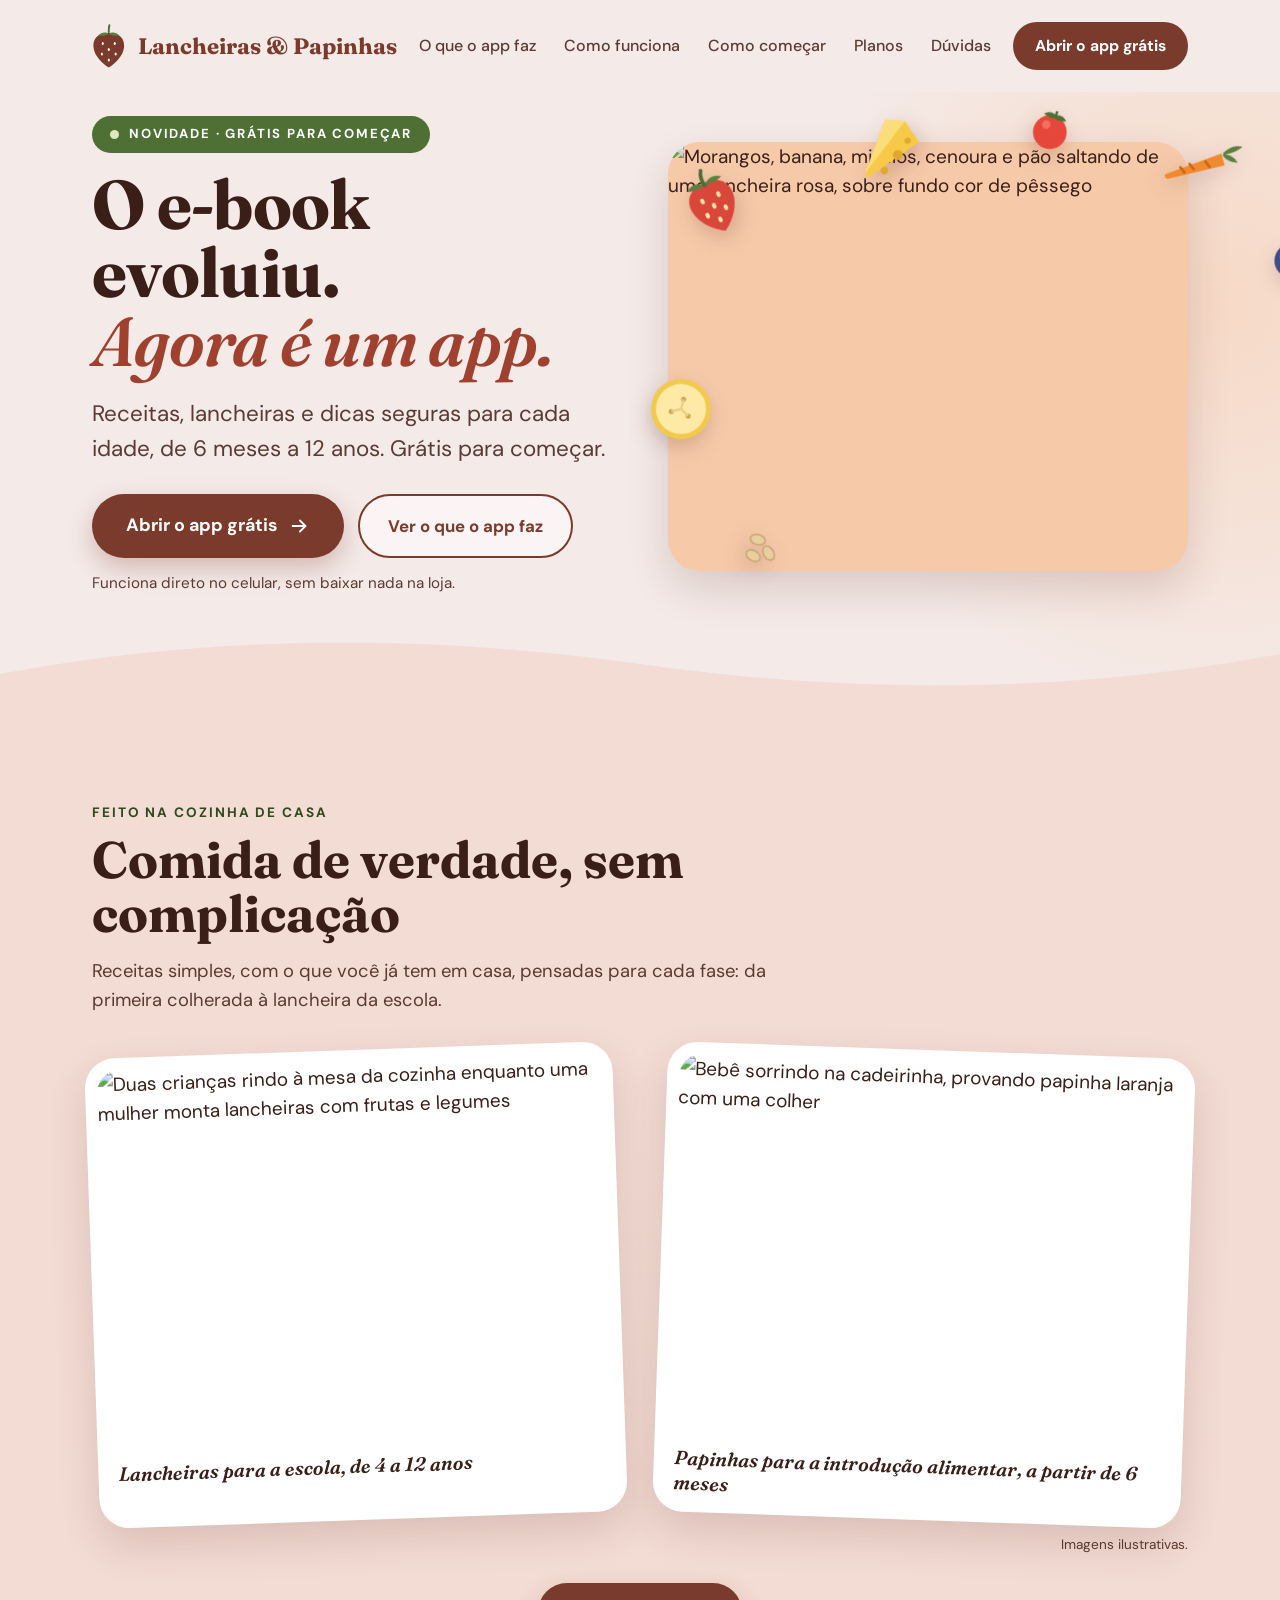
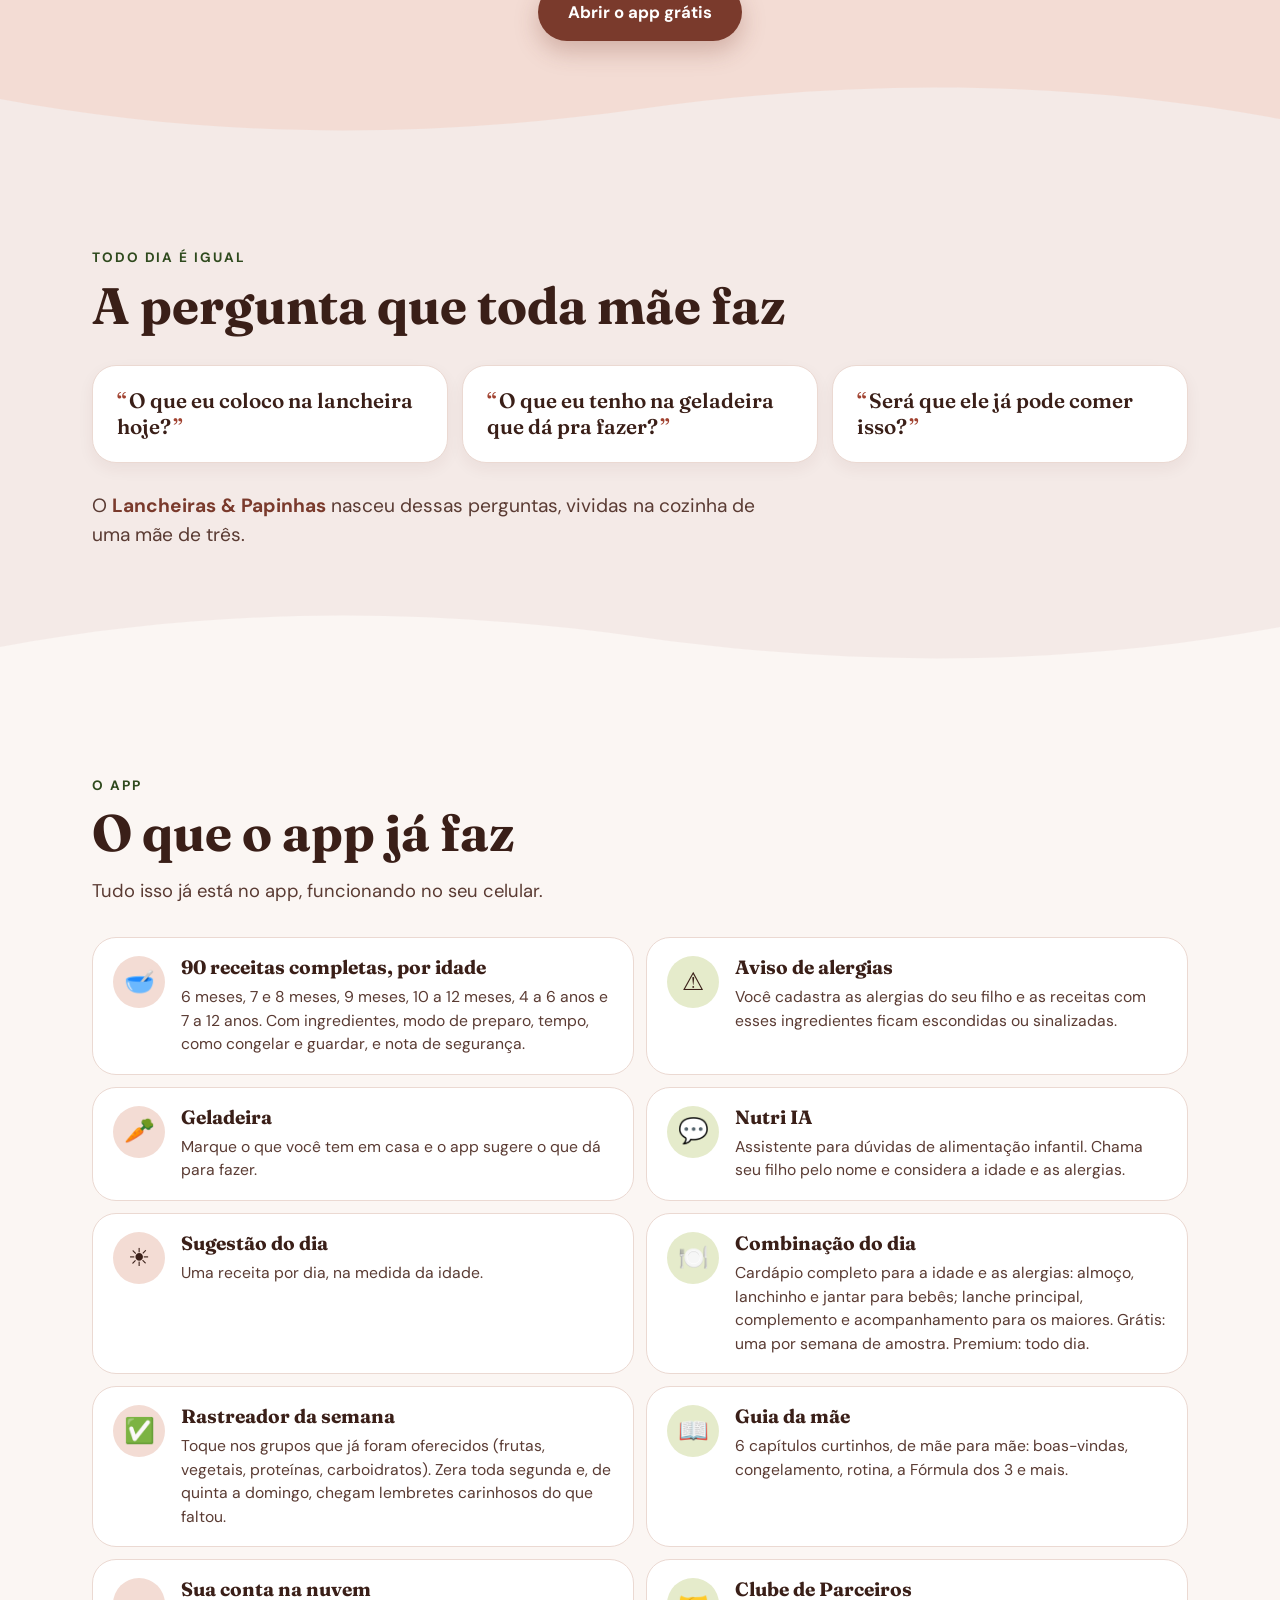
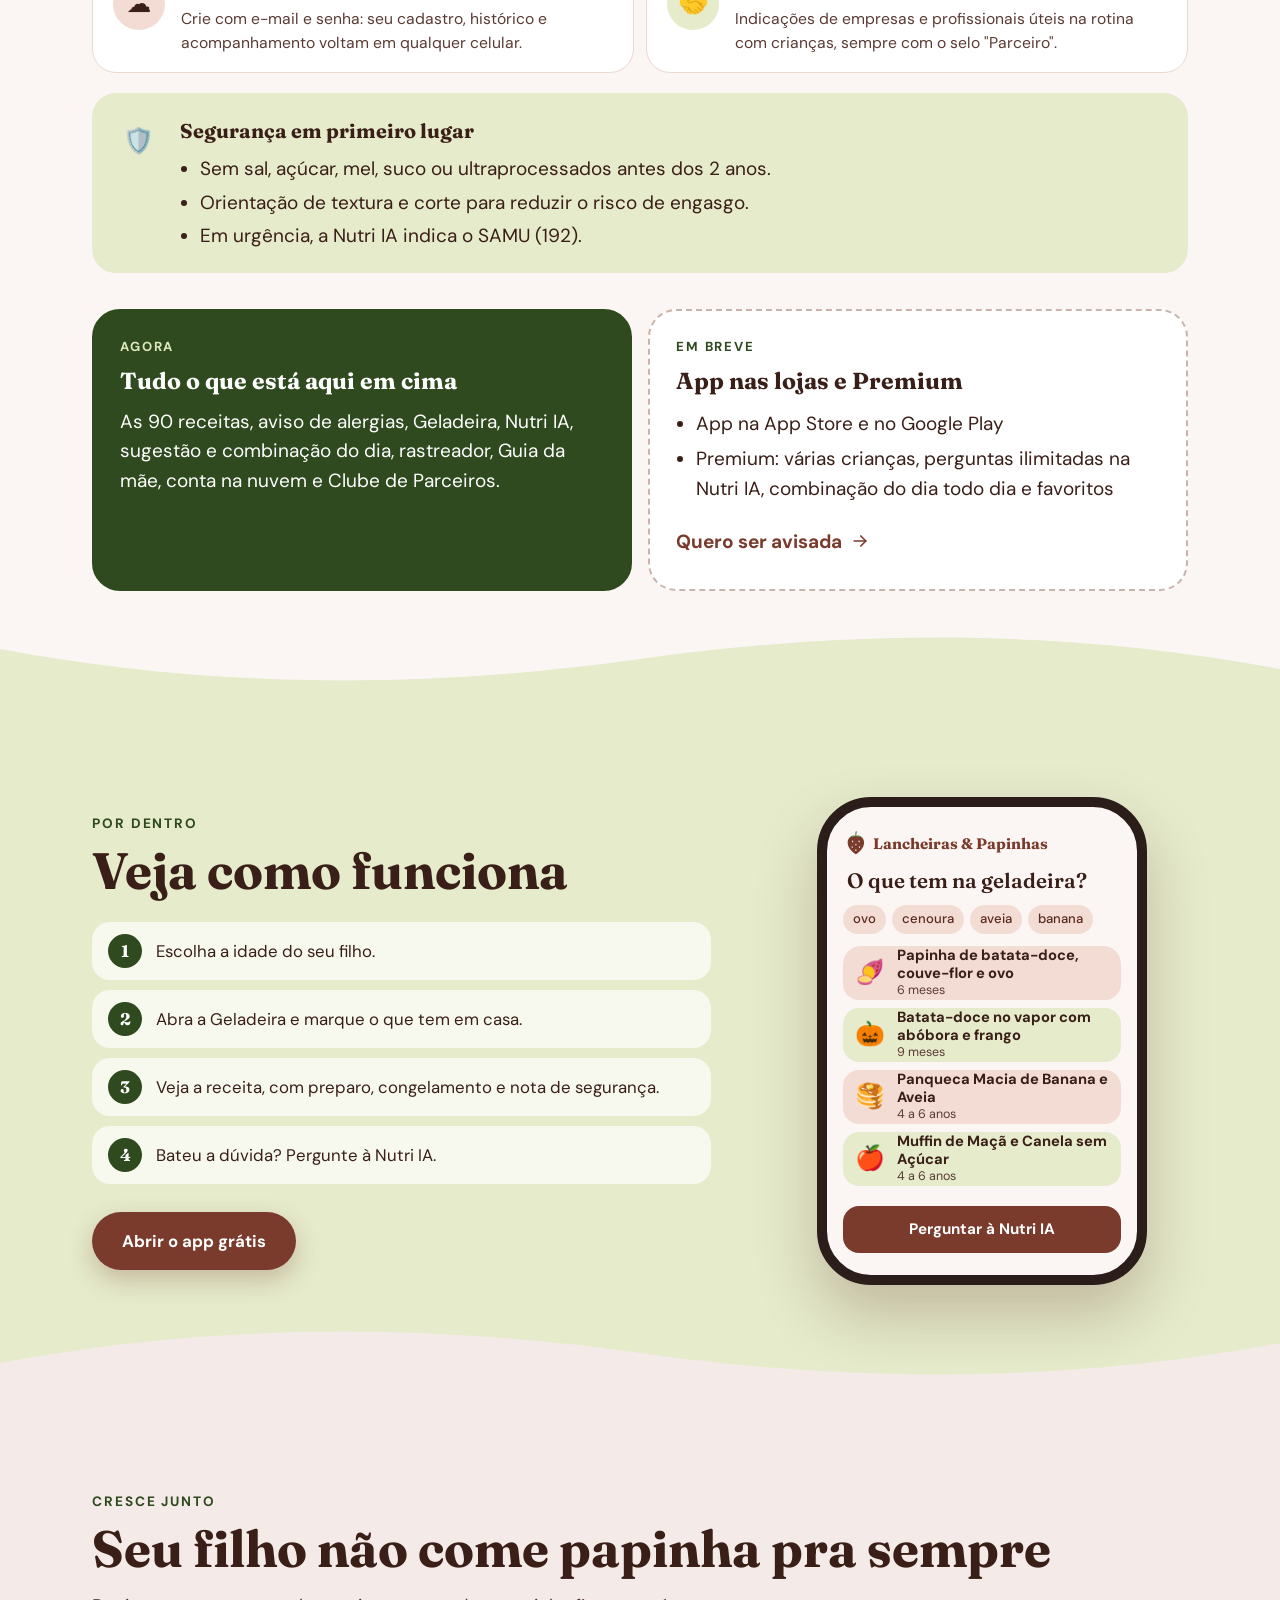
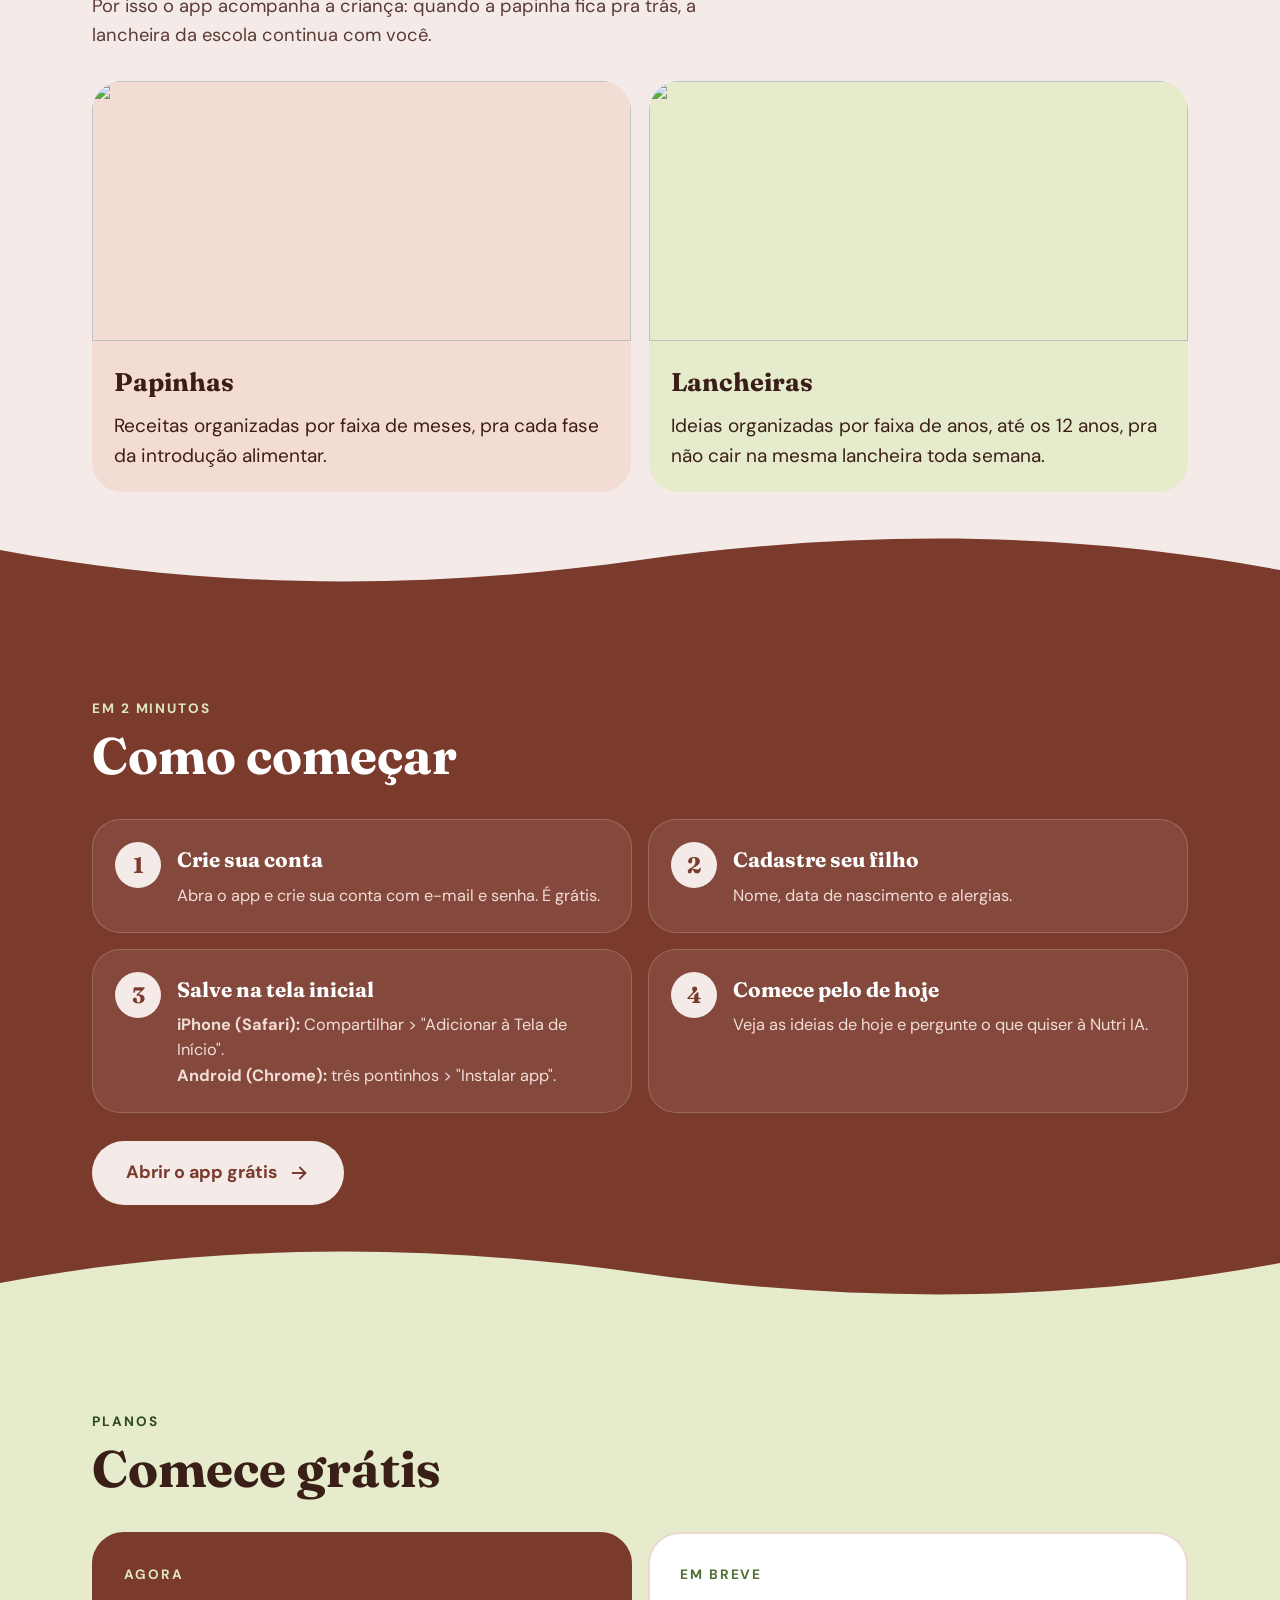
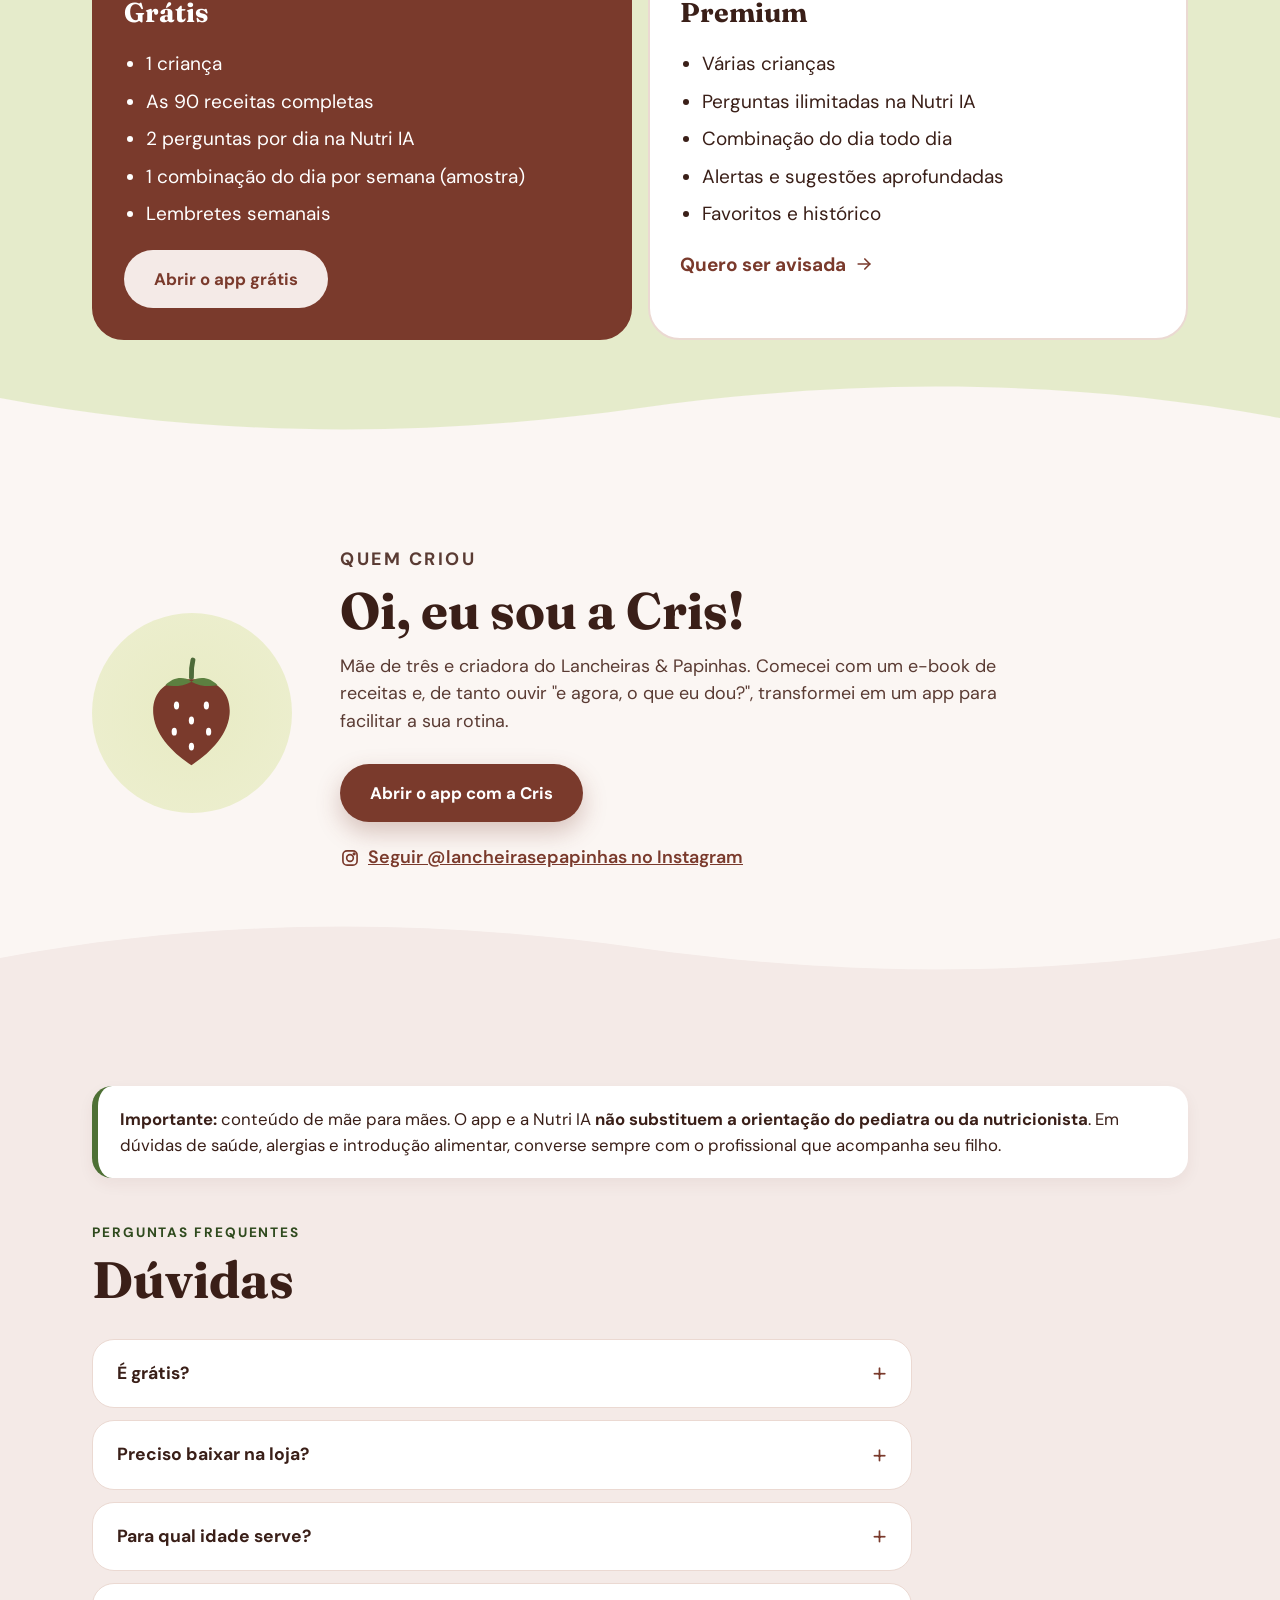
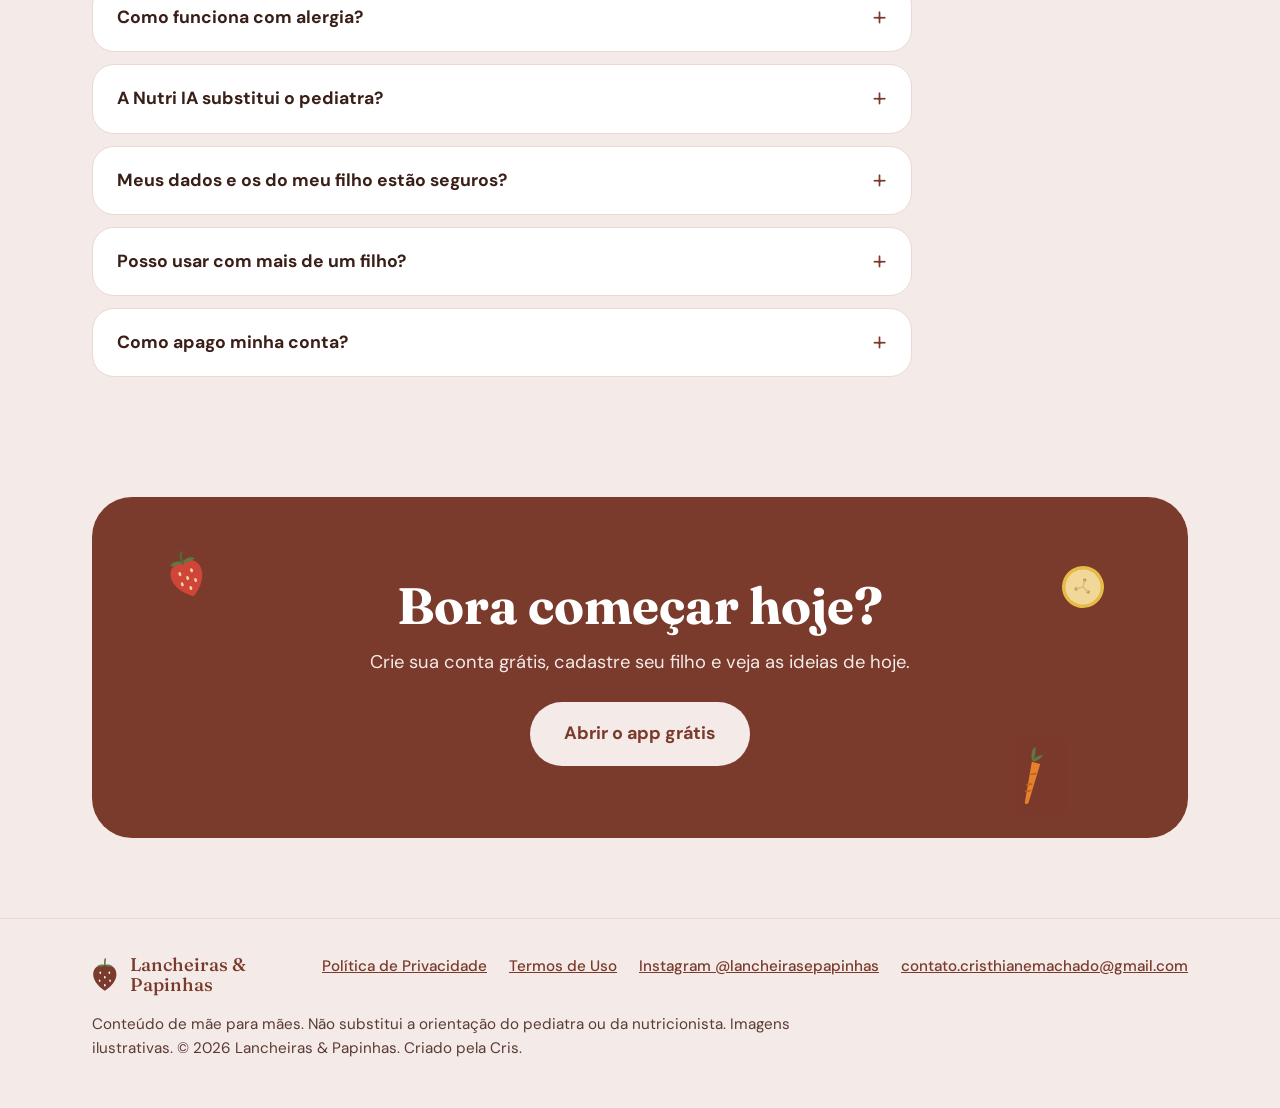
==== commit 8cc5d131: "Atualiza o site para o app aberto: CTAs para o app, recursos, planos, FAQ, termos e privacidade - To" ====
--- a/index.html
+++ b/index.html
@@ -3,8 +3,8 @@
 <head>
 <meta charset="utf-8">
 <meta name="viewport" content="width=device-width, initial-scale=1">
-<title>Lancheiras &amp; Papinhas | Receitas por idade, do bebê aos 12 anos</title>
-<meta name="description" content="O e-book evoluiu e virou app: papinhas e lancheiras do bebê até os 12 anos, com receitas feitas com o que você tem na geladeira e IA para tirar dúvidas. Teste grátis.">
+<title>Lancheiras &amp; Papinhas: receitas e lancheiras seguras por idade</title>
+<meta name="description" content="App grátis com 90 receitas para bebês e crianças, aviso de alergias e uma assistente para suas dúvidas de alimentação.">
 <meta name="theme-color" content="#F4EAE7">
 <link rel="canonical" href="https://lancheirasepapinhas.com.br/">
 <link rel="icon" href="/favicon.svg" type="image/svg+xml">
@@ -13,7 +13,7 @@
 <meta property="og:locale" content="pt_BR">
 <meta property="og:site_name" content="Lancheiras &amp; Papinhas">
 <meta property="og:title" content="O e-book evoluiu. Agora é um app.">
-<meta property="og:description" content="Papinhas e lancheiras do bebê até os 12 anos, com IA e receitas feitas com o que você já tem em casa. Teste grátis.">
+<meta property="og:description" content="App grátis com 90 receitas para bebês e crianças, aviso de alergias e uma assistente para suas dúvidas de alimentação.">
 <meta property="og:url" content="https://lancheirasepapinhas.com.br/">
 <meta property="og:image" content="https://lancheirasepapinhas.com.br/og-image.jpg">
 <meta property="og:image:width" content="1200">
@@ -21,7 +21,7 @@
 <meta property="og:image:alt" content="Frutas e alimentos saltando de uma lancheira">
 <meta name="twitter:card" content="summary_large_image">
 <meta name="twitter:title" content="O e-book evoluiu. Agora é um app.">
-<meta name="twitter:description" content="Papinhas e lancheiras do bebê até os 12 anos, com IA. Teste grátis.">
+<meta name="twitter:description" content="App grátis com 90 receitas para bebês e crianças, aviso de alergias e uma assistente para suas dúvidas de alimentação.">
 <meta name="twitter:image" content="https://lancheirasepapinhas.com.br/og-image.jpg">
 <link rel="preload" as="image" href="/assets/img/hero-explosao-alimentos-900.webp" imagesrcset="/assets/img/hero-explosao-alimentos-900.webp 900w, /assets/img/hero-explosao-alimentos.webp 1680w" imagesizes="(min-width:900px) 55vw, 100vw" fetchpriority="high">
 <link rel="preconnect" href="https://fonts.googleapis.com">
@@ -32,18 +32,18 @@
 <link rel="stylesheet" href="/styles.css">
 <script type="application/ld+json">
 {"@context":"https://schema.org","@graph":[
-{"@type":"Organization","@id":"https://lancheirasepapinhas.com.br/#org","name":"Lancheiras & Papinhas","url":"https://lancheirasepapinhas.com.br/","logo":"https://lancheirasepapinhas.com.br/apple-touch-icon.png","sameAs":["https://www.instagram.com/lancheirasepapinhas"],"email":"lancheirasepapinhas@gmail.com"},
-{"@type":"MobileApplication","name":"Lancheiras & Papinhas","url":"https://lancheirasepapinhas.com.br/","applicationCategory":"LifestyleApplication","operatingSystem":"Web (navegador do celular)","inLanguage":"pt-BR","description":"Receitas de papinhas e lancheiras por idade, do bebê aos 12 anos, com aba Geladeira e Nutri IA. Em teste gratuito.","offers":{"@type":"Offer","price":"0","priceCurrency":"BRL"},"publisher":{"@id":"https://lancheirasepapinhas.com.br/#org"}}
+{"@type":"Organization","@id":"https://lancheirasepapinhas.com.br/#org","name":"Lancheiras & Papinhas","url":"https://lancheirasepapinhas.com.br/","logo":"https://lancheirasepapinhas.com.br/apple-touch-icon.png","sameAs":["https://instagram.com/lancheirasepapinhas"],"email":"contato.cristhianemachado@gmail.com"},
+{"@type":"WebApplication","name":"Lancheiras & Papinhas","url":"https://app.lancheirasepapinhas.com.br/","applicationCategory":"LifestyleApplication","operatingSystem":"Web (navegador do celular)","inLanguage":"pt-BR","description":"App grátis com 90 receitas para bebês e crianças de 6 meses a 12 anos, aviso de alergias e uma assistente para dúvidas de alimentação.","offers":{"@type":"Offer","price":"0","priceCurrency":"BRL"},"publisher":{"@id":"https://lancheirasepapinhas.com.br/#org"}}
 ]}
 </script>
-<!-- ANALYTICS: descomente e troque ID_AQUI pelos IDs reais. Os cliques no Instagram já disparam o evento Lead (ver app.js). -->
-<!-- Meta Pixel
-<script>!function(f,b,e,v,n,t,s){if(f.fbq)return;n=f.fbq=function(){n.callMethod?n.callMethod.apply(n,arguments):n.queue.push(arguments)};if(!f._fbq)f._fbq=n;n.push=n;n.loaded=!0;n.version='2.0';n.queue=[];t=b.createElement(e);t.async=!0;t.src=v;s=b.getElementsByTagName(e)[0];s.parentNode.insertBefore(t,s)}(window,document,'script','https://connect.facebook.net/en_US/fbevents.js');fbq('init','ID_AQUI');fbq('track','PageView');</script>
+<!--
+  MEDIÇÃO (Meta Pixel e Google Analytics 4) - ESPAÇO RESERVADO
+  Preencha os IDs abaixo quando tiver. Enquanto estiverem vazios, nada é carregado e o aviso de cookies não aparece.
+  Com os IDs preenchidos, o aviso de cookies aparece e os scripts só carregam depois que a pessoa toca em "Aceitar".
+  metaPixelId: número do Pixel (Gerenciador de Eventos da Meta), ex.: '123456789012345'
+  ga4Id: ID de medição do GA4, ex.: 'G-XXXXXXXXXX'
 -->
-<!-- Google Analytics 4
-<script async src="https://www.googletagmanager.com/gtag/js?id=G-ID_AQUI"></script>
-<script>window.dataLayer=window.dataLayer||[];function gtag(){dataLayer.push(arguments)}gtag('js',new Date());gtag('config','G-ID_AQUI');</script>
--->
+<script>window.LP_ANALYTICS = { metaPixelId: '', ga4Id: '' };</script>
 <script defer src="/app.js"></script>
 </head>
 <body>
@@ -57,12 +57,8 @@
       <path d="M512 352 C 554 320, 614 330, 652 372 C 604 380, 554 376, 512 352 Z" fill="#5C8040"/>
       <g fill="#FFFFFF"><ellipse cx="432" cy="480" rx="14" ry="21"/><ellipse cx="592" cy="480" rx="14" ry="21"/><ellipse cx="512" cy="560" rx="14" ry="21"/><ellipse cx="420" cy="620" rx="14" ry="21"/><ellipse cx="604" cy="620" rx="14" ry="21"/><ellipse cx="512" cy="700" rx="14" ry="21"/></g>
     </symbol>
-    <symbol id="i-calendar" viewBox="0 0 24 24"><rect x="4.5" y="5" width="15" height="15" rx="2.5"/><path d="M4.5 10h15"/><path d="M9 3v4"/><path d="M15 3v4"/></symbol>
-    <symbol id="i-fridge" viewBox="0 0 24 24"><rect x="6" y="2.5" width="12" height="19" rx="2.5"/><path d="M6 10h12"/><path d="M9.5 6v1.5"/><path d="M9.5 13v3"/></symbol>
-    <symbol id="i-chat" viewBox="0 0 24 24"><path d="M4 5h16v11H9.5L4 20.5z"/><path d="M9 10.5h6"/></symbol>
-    <symbol id="i-shield" viewBox="0 0 24 24"><path d="M12 3l8 3v6c0 5-3.5 8-8 9-4.5-1-8-4-8-9V6z"/><path d="M8.5 12l2.5 2.5 4.5-5"/></symbol>
-    <symbol id="i-play" viewBox="0 0 24 24"><path d="M8 5.5v13l11-6.5z"/></symbol>
     <symbol id="i-ig" viewBox="0 0 24 24"><rect x="3.5" y="3.5" width="17" height="17" rx="5"/><circle cx="12" cy="12" r="4"/><circle cx="17" cy="7" r="1" fill="currentColor"/></symbol>
+    <symbol id="i-arrow" viewBox="0 0 24 24"><path d="M5 12h14"/><path d="M13 6l6 6-6 6"/></symbol>
   </defs>
 </svg>
 
@@ -76,11 +72,12 @@
     </a>
     <nav class="nav" aria-label="Principal">
       <a href="#recursos">O que o app faz</a>
-      <a href="#video">Ver o app</a>
-      <a href="#como">Como entrar no teste</a>
+      <a href="#como-funciona">Como funciona</a>
+      <a href="#comecar">Como começar</a>
+      <a href="#planos">Planos</a>
       <a href="#duvidas">Dúvidas</a>
     </nav>
-    <a class="btn btn-primary btn-sm" href="https://ig.me/m/lancheirasepapinhas" target="_blank" rel="noopener" data-cta="header">Quero testar</a>
+    <a class="btn btn-primary btn-sm" href="https://app.lancheirasepapinhas.com.br/" data-app data-cta="header">Abrir o app grátis</a>
   </div>
 </header>
 
@@ -90,14 +87,14 @@
 <section class="hero" id="topo">
   <div class="container hero-grid">
     <div class="hero-copy">
-      <span class="badge"><span class="pulse" aria-hidden="true"></span>Novidade &middot; Em teste</span>
+      <span class="badge"><span class="pulse" aria-hidden="true"></span>Novidade &middot; Grátis para começar</span>
       <h1>O e-book evoluiu. <em>Agora é um app.</em></h1>
-      <p class="lead">Papinhas e lancheiras do bebê até os 12 anos, com IA e receitas feitas com o que você já tem em casa.</p>
+      <p class="lead">Receitas, lancheiras e dicas seguras para cada idade, de 6 meses a 12 anos. Grátis para começar.</p>
       <div class="cta-row">
-        <a class="btn btn-primary btn-lg" href="https://ig.me/m/lancheirasepapinhas" target="_blank" rel="noopener" data-cta="hero"><svg aria-hidden="true" class="btn-ico"><use href="#i-ig"/></svg>Quero testar grátis</a>
+        <a class="btn btn-primary btn-lg" href="https://app.lancheirasepapinhas.com.br/" data-app data-cta="hero">Abrir o app grátis<svg aria-hidden="true" class="btn-ico"><use href="#i-arrow"/></svg></a>
         <a class="btn btn-ghost" href="#recursos">Ver o que o app faz</a>
       </div>
-      <p class="note">Acesso liberado aos poucos, direto pelo Instagram.</p>
+      <p class="note">Funciona direto no celular, sem baixar nada na loja.</p>
     </div>
 
     <div class="hero-art" data-parallax>
@@ -118,25 +115,26 @@
   </div>
 </section>
 
-<!-- EMOCIONAL -->
+<!-- COMIDA DE VERDADE (texto da marca, sem depoimentos) -->
 <section class="sec sec-rosa emo" aria-labelledby="t-emo">
   <svg class="wave" viewBox="0 0 1440 60" preserveAspectRatio="none" aria-hidden="true"><path d="M0 40c240-40 480-40 720-10s480 30 720-10v40H0z"/></svg>
   <div class="container">
     <p class="eyebrow">Feito na cozinha de casa</p>
-    <h2 id="t-emo" class="reveal">Comida de verdade, criança feliz</h2>
+    <h2 id="t-emo" class="reveal">Comida de verdade, sem complicação</h2>
+    <p class="section-lead">Receitas simples, com o que você já tem em casa, pensadas para cada fase: da primeira colherada à lancheira da escola.</p>
     <div class="emo-grid">
       <figure class="photo tilt-l reveal">
-        <img src="/assets/img/criancas-felizes-lancheira-720.webp" srcset="/assets/img/criancas-felizes-lancheira-720.webp 720w, /assets/img/criancas-felizes-lancheira.webp 1456w" sizes="(min-width:760px) 45vw, 92vw" width="1456" height="1088" loading="lazy" decoding="async" alt="Duas crianças rindo à mesa da cozinha enquanto a mãe monta lancheiras com frutas e legumes">
-        <figcaption>Lancheira que volta vazia é a melhor parte do meu dia.</figcaption>
+        <img src="/assets/img/criancas-felizes-lancheira-720.webp" srcset="/assets/img/criancas-felizes-lancheira-720.webp 720w, /assets/img/criancas-felizes-lancheira.webp 1456w" sizes="(min-width:760px) 45vw, 92vw" width="1456" height="1088" loading="lazy" decoding="async" alt="Duas crianças rindo à mesa da cozinha enquanto uma mulher monta lancheiras com frutas e legumes">
+        <figcaption>Lancheiras para a escola, de 4 a 12 anos</figcaption>
       </figure>
       <figure class="photo tilt-r reveal">
-        <img src="/assets/img/bebe-papinha-640.webp" srcset="/assets/img/bebe-papinha-640.webp 640w, /assets/img/bebe-papinha.webp 1264w" sizes="(min-width:760px) 45vw, 92vw" width="1264" height="1264" loading="lazy" decoding="async" alt="Bebê sorrindo na cadeirinha, provando papinha laranja de batata-doce com uma colher">
-        <figcaption>A primeira colherada a gente nunca esquece.</figcaption>
+        <img src="/assets/img/bebe-papinha-640.webp" srcset="/assets/img/bebe-papinha-640.webp 640w, /assets/img/bebe-papinha.webp 1264w" sizes="(min-width:760px) 45vw, 92vw" width="1264" height="1264" loading="lazy" decoding="async" alt="Bebê sorrindo na cadeirinha, provando papinha laranja com uma colher">
+        <figcaption>Papinhas para a introdução alimentar, a partir de 6 meses</figcaption>
       </figure>
     </div>
     <p class="img-note">Imagens ilustrativas.</p>
     <div class="cta-row center">
-      <a class="btn btn-primary" href="https://ig.me/m/lancheirasepapinhas" target="_blank" rel="noopener" data-cta="emocional">Quero isso na minha cozinha</a>
+      <a class="btn btn-primary" href="https://app.lancheirasepapinhas.com.br/" data-app data-cta="comida-de-verdade">Abrir o app grátis</a>
     </div>
   </div>
 </section>
@@ -156,82 +154,95 @@
   </div>
 </section>
 
-<!-- RECURSOS -->
+<!-- O QUE O APP JA FAZ -->
 <section id="recursos" class="sec sec-papel" aria-labelledby="t-recursos">
   <svg class="wave" viewBox="0 0 1440 60" preserveAspectRatio="none" aria-hidden="true"><path d="M0 40c240-40 480-40 720-10s480 30 720-10v40H0z"/></svg>
   <div class="container">
     <p class="eyebrow">O app</p>
-    <h2 id="t-recursos" class="reveal">Tudo que ele faz</h2>
-    <p class="section-lead">Do primeiro alimento até a lancheira da escola, no mesmo lugar e no seu celular.</p>
-
-    <div class="cards">
-      <article class="card reveal">
-        <div class="ico b"><svg fill="none" stroke="currentColor" stroke-width="1.8" stroke-linecap="round" stroke-linejoin="round" aria-hidden="true"><use href="#i-calendar"/></svg><span class="emoji" aria-hidden="true">🥣</span></div>
-        <h3>Receitas por idade</h3>
-        <p>Papinhas por faixa de meses e lancheiras por faixa de anos, do bebê até os 12 anos.</p>
-      </article>
-      <article class="card reveal">
-        <div class="ico g"><svg fill="none" stroke="currentColor" stroke-width="1.8" stroke-linecap="round" stroke-linejoin="round" aria-hidden="true"><use href="#i-fridge"/></svg><span class="emoji" aria-hidden="true">🥕</span></div>
-        <h3>Aba Geladeira</h3>
-        <p>Você escolhe o que tem em casa e ele mostra a receita certa pra idade do seu filho.</p>
-      </article>
-      <article class="card reveal">
-        <div class="ico b"><svg fill="none" stroke="currentColor" stroke-width="1.8" stroke-linecap="round" stroke-linejoin="round" aria-hidden="true"><use href="#i-chat"/></svg><span class="emoji" aria-hidden="true">💬</span></div>
-        <h3>Nutri IA</h3>
-        <p>Tire dúvidas na hora do aperto, sem precisar sair pesquisando em dez lugares.</p>
-      </article>
-      <article class="card reveal">
-        <div class="ico g"><svg fill="none" stroke="currentColor" stroke-width="1.8" stroke-linecap="round" stroke-linejoin="round" aria-hidden="true"><use href="#i-shield"/></svg><span class="emoji" aria-hidden="true">🍓</span></div>
-        <h3>Dicas de segurança</h3>
-        <p>Avisos sobre mel, sal, açúcar e textura, com todo o cuidado que essa fase pede.</p>
-      </article>
-    </div>
-
-    <div class="roadmap reveal">
-      <h3>E o que vem por aí <span class="tag">Em breve</span></h3>
-      <ol class="timeline">
-        <li class="done"><span class="dot" aria-hidden="true"></span><strong>Agora</strong><span>Teste grátis com receitas, Geladeira e Nutri IA</span></li>
-        <li><span class="dot" aria-hidden="true"></span><strong>Em breve</strong><span>Sugestão do que mandar na lancheira</span></li>
-        <li><span class="dot" aria-hidden="true"></span><strong>Em breve</strong><span>Alertas personalizados, tipo “hoje ela não comeu isso”</span></li>
-        <li><span class="dot" aria-hidden="true"></span><strong>Em breve</strong><span>Cadastro de mais de um filho</span></li>
-        <li><span class="dot" aria-hidden="true"></span><strong>Em breve</strong><span>App direto na App Store e no Google Play</span></li>
-      </ol>
+    <h2 id="t-recursos" class="reveal">O que o app já faz</h2>
+    <p class="section-lead">Tudo isso já está no app, funcionando no seu celular.</p>
+
+    <ul class="feats">
+      <li class="feat reveal"><span class="fi b" aria-hidden="true">🥣</span><div><h3>90 receitas completas, por idade</h3><p>6 meses, 7 e 8 meses, 9 meses, 10 a 12 meses, 4 a 6 anos e 7 a 12 anos. Com ingredientes, modo de preparo, tempo, como congelar e guardar, e nota de segurança.</p></div></li>
+      <li class="feat reveal"><span class="fi g" aria-hidden="true">⚠️</span><div><h3>Aviso de alergias</h3><p>Você cadastra as alergias do seu filho e as receitas com esses ingredientes ficam escondidas ou sinalizadas.</p></div></li>
+      <li class="feat reveal"><span class="fi b" aria-hidden="true">🥕</span><div><h3>Geladeira</h3><p>Marque o que você tem em casa e o app sugere o que dá para fazer.</p></div></li>
+      <li class="feat reveal"><span class="fi g" aria-hidden="true">💬</span><div><h3>Nutri IA</h3><p>Assistente para dúvidas de alimentação infantil. Chama seu filho pelo nome e considera a idade e as alergias.</p></div></li>
+      <li class="feat reveal"><span class="fi b" aria-hidden="true">☀️</span><div><h3>Sugestão do dia</h3><p>Uma receita por dia, na medida da idade.</p></div></li>
+      <li class="feat reveal"><span class="fi g" aria-hidden="true">🍽️</span><div><h3>Combinação do dia</h3><p>Cardápio completo para a idade e as alergias: almoço, lanchinho e jantar para bebês; lanche principal, complemento e acompanhamento para os maiores. Grátis: uma por semana de amostra. Premium: todo dia.</p></div></li>
+      <li class="feat reveal"><span class="fi b" aria-hidden="true">✅</span><div><h3>Rastreador da semana</h3><p>Toque nos grupos que já foram oferecidos (frutas, vegetais, proteínas, carboidratos). Zera toda segunda e, de quinta a domingo, chegam lembretes carinhosos do que faltou.</p></div></li>
+      <li class="feat reveal"><span class="fi g" aria-hidden="true">📖</span><div><h3>Guia da mãe</h3><p>6 capítulos curtinhos, de mãe para mãe: boas-vindas, congelamento, rotina, a Fórmula dos 3 e mais.</p></div></li>
+      <li class="feat reveal"><span class="fi b" aria-hidden="true">☁️</span><div><h3>Sua conta na nuvem</h3><p>Crie com e-mail e senha: seu cadastro, histórico e acompanhamento voltam em qualquer celular.</p></div></li>
+      <li class="feat reveal"><span class="fi g" aria-hidden="true">🤝</span><div><h3>Clube de Parceiros</h3><p>Indicações de empresas e profissionais úteis na rotina com crianças, sempre com o selo "Parceiro".</p></div></li>
+    </ul>
+
+    <div class="safety reveal">
+      <span class="fi g" aria-hidden="true">🛡️</span>
+      <div>
+        <h3>Segurança em primeiro lugar</h3>
+        <ul>
+          <li>Sem sal, açúcar, mel, suco ou ultraprocessados antes dos 2 anos.</li>
+          <li>Orientação de textura e corte para reduzir o risco de engasgo.</li>
+          <li>Em urgência, a Nutri IA indica o SAMU (192).</li>
+        </ul>
+      </div>
+    </div>
+
+    <div class="roadmap">
+      <div class="rm now reveal">
+        <p class="when">Agora</p>
+        <h3>Tudo o que está aqui em cima</h3>
+        <p>As 90 receitas, aviso de alergias, Geladeira, Nutri IA, sugestão e combinação do dia, rastreador, Guia da mãe, conta na nuvem e Clube de Parceiros.</p>
+      </div>
+      <div class="rm reveal">
+        <p class="when">Em breve</p>
+        <h3>App nas lojas e Premium</h3>
+        <ul>
+          <li>App na App Store e no Google Play</li>
+          <li>Premium: várias crianças, perguntas ilimitadas na Nutri IA, combinação do dia todo dia e favoritos</li>
+        </ul>
+        <a class="link-arrow" href="https://instagram.com/lancheirasepapinhas" target="_blank" rel="noopener">Quero ser avisada<svg aria-hidden="true"><use href="#i-arrow"/></svg></a>
+      </div>
     </div>
   </div>
 </section>
 
 <!-- COMO FUNCIONA -->
-<section id="video" class="sec sec-verde" aria-labelledby="t-video">
+<section id="como-funciona" class="sec sec-verde" aria-labelledby="t-como-funciona">
   <svg class="wave" viewBox="0 0 1440 60" preserveAspectRatio="none" aria-hidden="true"><path d="M0 20c240 40 480 40 720 10s480-30 720 10v20H0z"/></svg>
-  <div class="container video-grid">
+  <div class="container demo-grid">
     <div>
       <p class="eyebrow">Por dentro</p>
-      <h2 id="t-video" class="reveal">Veja como funciona</h2>
-      <p class="section-lead">Escolha a idade, abra a geladeira e pronto: a receita aparece. Se bater a dúvida, pergunte pra Nutri IA.</p>
+      <h2 id="t-como-funciona" class="reveal">Veja como funciona</h2>
+      <ol class="flow">
+        <li class="reveal"><span>1</span>Escolha a idade do seu filho.</li>
+        <li class="reveal"><span>2</span>Abra a Geladeira e marque o que tem em casa.</li>
+        <li class="reveal"><span>3</span>Veja a receita, com preparo, congelamento e nota de segurança.</li>
+        <li class="reveal"><span>4</span>Bateu a dúvida? Pergunte à Nutri IA.</li>
+      </ol>
       <div class="cta-row">
-        <a class="btn btn-primary" href="https://ig.me/m/lancheirasepapinhas" target="_blank" rel="noopener" data-cta="como-funciona">Quero testar grátis</a>
-      </div>
-    </div>
-
-    <div class="phone reveal" role="img" aria-label="Ilustração do app: tela inicial com receitas passando, como papinha de batata-doce e panqueca de banana">
+        <a class="btn btn-primary" href="https://app.lancheirasepapinhas.com.br/" data-app data-cta="como-funciona">Abrir o app grátis</a>
+      </div>
+    </div>
+
+    <div class="phone reveal" role="img" aria-label="Ilustração do app: Geladeira com ovo, cenoura, aveia e banana marcados e receitas sugeridas, como papinha de batata-doce, couve-flor e ovo">
       <div class="ph-head"><svg aria-hidden="true"><use href="#berry"/></svg><span>Lancheiras &amp; Papinhas</span></div>
-      <div class="ph-title">O que vamos preparar hoje?</div>
+      <div class="ph-title">O que tem na geladeira?</div>
       <div class="ph-chips"><span>ovo</span><span>cenoura</span><span>aveia</span><span>banana</span></div>
       <div class="ph-carousel">
         <div class="ph-track">
-          <div class="rcp b"><span class="re" aria-hidden="true">🍠</span><div><strong>Papinha de batata-doce</strong><small>Papinhas</small></div></div>
-          <div class="rcp g"><span class="re" aria-hidden="true">🥞</span><div><strong>Panqueca de banana e aveia</strong><small>Lancheiras</small></div></div>
-          <div class="rcp b"><span class="re" aria-hidden="true">🧁</span><div><strong>Muffin de cenoura</strong><small>Lancheiras</small></div></div>
-          <div class="rcp g"><span class="re" aria-hidden="true">🥦</span><div><strong>Purê de legumes</strong><small>Papinhas</small></div></div>
-          <div class="rcp b"><span class="re" aria-hidden="true">🍠</span><div><strong>Papinha de batata-doce</strong><small>Papinhas</small></div></div>
+          <div class="rcp b"><span class="re" aria-hidden="true">🍠</span><div><strong>Papinha de batata-doce, couve-flor e ovo</strong><small>6 meses</small></div></div>
+          <div class="rcp g"><span class="re" aria-hidden="true">🎃</span><div><strong>Batata-doce no vapor com abóbora e frango</strong><small>9 meses</small></div></div>
+          <div class="rcp b"><span class="re" aria-hidden="true">🥞</span><div><strong>Panqueca Macia de Banana e Aveia</strong><small>4 a 6 anos</small></div></div>
+          <div class="rcp g"><span class="re" aria-hidden="true">🍎</span><div><strong>Muffin de Maçã e Canela sem Açúcar</strong><small>4 a 6 anos</small></div></div>
+          <div class="rcp b" aria-hidden="true"><span class="re">🍠</span><div><strong>Papinha de batata-doce, couve-flor e ovo</strong><small>6 meses</small></div></div>
         </div>
       </div>
-      <div class="ph-btn">Perguntar pra Nutri IA</div>
-    </div>
-  </div>
-</section>
-
-<!-- IDADES -->
+      <div class="ph-btn">Perguntar à Nutri IA</div>
+    </div>
+  </div>
+</section>
+
+<!-- CRESCE JUNTO -->
 <section class="sec sec-creme" aria-labelledby="t-idades">
   <svg class="wave" viewBox="0 0 1440 60" preserveAspectRatio="none" aria-hidden="true"><path d="M0 40c240-40 480-40 720-10s480 30 720-10v40H0z"/></svg>
   <div class="container">
@@ -251,44 +262,75 @@
   </div>
 </section>
 
-<!-- COMO ENTRAR (escura) -->
-<section id="como" class="sec sec-escura" aria-labelledby="t-como">
+<!-- COMO COMECAR (escura) -->
+<section id="comecar" class="sec sec-escura" aria-labelledby="t-comecar">
   <svg class="wave" viewBox="0 0 1440 60" preserveAspectRatio="none" aria-hidden="true"><path d="M0 20c240 40 480 40 720 10s480-30 720 10v20H0z"/></svg>
   <div class="container">
-    <p class="eyebrow">Teste grátis</p>
-    <h2 id="t-como" class="reveal">Como entrar no teste</h2>
-    <p class="section-lead">O app está em teste e eu estou liberando aos poucos, pra conseguir acompanhar cada mãe de perto.</p>
+    <p class="eyebrow">Em 2 minutos</p>
+    <h2 id="t-comecar" class="reveal">Como começar</h2>
     <ol class="steps">
-      <li class="reveal"><h3>Peça seu acesso</h3><p>Chame a gente no direct do Instagram ou comente QUERO no post de lançamento.</p></li>
-      <li class="reveal"><h3>Receba o link</h3><p>Eu mesma envio o acesso pelo direct.</p></li>
-      <li class="reveal"><h3>Salve na tela inicial</h3><p>Abra no navegador do celular e adicione à tela inicial: ele fica igualzinho a um app.</p></li>
-      <li class="reveal"><h3>Cadastre seu filho e conte o que achou</h3><p>No teste dá pra cadastrar um filho e acessar tudo. O seu feedback decide o que vem a seguir.</p></li>
+      <li class="reveal"><h3>Crie sua conta</h3><p>Abra o app e crie sua conta com e-mail e senha. É grátis.</p></li>
+      <li class="reveal"><h3>Cadastre seu filho</h3><p>Nome, data de nascimento e alergias.</p></li>
+      <li class="reveal"><h3>Salve na tela inicial</h3><p><strong>iPhone (Safari):</strong> Compartilhar &gt; "Adicionar à Tela de Início".<br><strong>Android (Chrome):</strong> três pontinhos &gt; "Instalar app".</p></li>
+      <li class="reveal"><h3>Comece pelo de hoje</h3><p>Veja as ideias de hoje e pergunte o que quiser à Nutri IA.</p></li>
     </ol>
     <div class="cta-row">
-      <a class="btn btn-light btn-lg" href="https://ig.me/m/lancheirasepapinhas" target="_blank" rel="noopener" data-cta="como-entrar"><svg aria-hidden="true" class="btn-ico"><use href="#i-ig"/></svg>Pedir meu acesso no Instagram</a>
-    </div>
-  </div>
-</section>
-
-<!-- PROVA SOCIAL: oculta até chegarem depoimentos reais. Para ativar: apague a linha de abertura de comentário logo abaixo e a de fechamento no fim do bloco, e troque os marcadores ~~ por traços. -->
+      <a class="btn btn-light btn-lg" href="https://app.lancheirasepapinhas.com.br/" data-app data-cta="como-comecar">Abrir o app grátis<svg aria-hidden="true" class="btn-ico"><use href="#i-arrow"/></svg></a>
+    </div>
+  </div>
+</section>
+
 <!--
+  DEPOIMENTOS - ESPAÇO RESERVADO (oculto até ter depoimentos reais).
+  Use só depoimentos reais, com nome e permissão por escrito da pessoa. Para ativar, tire este bloco de dentro do comentário.
+
 <section class="sec sec-rosa" aria-labelledby="t-prova">
+  <div class="container">
+    <p class="eyebrow">Quem já usa</p>
+    <h2 id="t-prova">O que as mães estão dizendo</h2>
+    <div class="quotes">
+      <blockquote class="quote"><p>TEXTO DO DEPOIMENTO REAL</p><footer>NOME, mãe de NOME DA CRIANÇA (IDADE)</footer></blockquote>
+      <blockquote class="quote"><p>TEXTO DO DEPOIMENTO REAL</p><footer>NOME, mãe de NOME DA CRIANÇA (IDADE)</footer></blockquote>
+      <blockquote class="quote"><p>TEXTO DO DEPOIMENTO REAL</p><footer>NOME, mãe de NOME DA CRIANÇA (IDADE)</footer></blockquote>
+    </div>
+  </div>
+</section>
+-->
+
+<!-- PLANOS -->
+<section id="planos" class="sec sec-verde" aria-labelledby="t-planos">
   <svg class="wave" viewBox="0 0 1440 60" preserveAspectRatio="none" aria-hidden="true"><path d="M0 40c240-40 480-40 720-10s480 30 720-10v40H0z"/></svg>
   <div class="container">
-    <p class="eyebrow">Quem já está testando</p>
-    <h2 id="t-prova" class="reveal">O que as mães estão dizendo</h2>
-    <div class="quotes">
-      <!~~ TROCAR POR DEPOIMENTO REAL ~~>
-      <blockquote class="quote reveal"><span class="sample">Exemplo</span><p>“Espaço reservado para o depoimento de uma mãe do teste, contando como foi usar a aba Geladeira.”</p><footer>Mãe participante do teste</footer></blockquote>
-      <!~~ TROCAR POR DEPOIMENTO REAL ~~>
-      <blockquote class="quote reveal"><span class="sample">Exemplo</span><p>“Espaço reservado para o depoimento sobre a introdução alimentar e as papinhas por idade.”</p><footer>Mãe participante do teste</footer></blockquote>
-      <!~~ TROCAR POR DEPOIMENTO REAL ~~>
-      <blockquote class="quote reveal"><span class="sample">Exemplo</span><p>“Espaço reservado para o depoimento sobre a lancheira da escola e a Nutri IA.”</p><footer>Mãe participante do teste</footer></blockquote>
-    </div>
-  </div>
-</section>
-
--->
+    <p class="eyebrow">Planos</p>
+    <h2 id="t-planos" class="reveal">Comece grátis</h2>
+    <div class="plans">
+      <div class="plan now reveal">
+        <p class="when">Agora</p>
+        <h3>Grátis</h3>
+        <ul>
+          <li>1 criança</li>
+          <li>As 90 receitas completas</li>
+          <li>2 perguntas por dia na Nutri IA</li>
+          <li>1 combinação do dia por semana (amostra)</li>
+          <li>Lembretes semanais</li>
+        </ul>
+        <a class="btn btn-light" href="https://app.lancheirasepapinhas.com.br/" data-app data-cta="plano-gratis">Abrir o app grátis</a>
+      </div>
+      <div class="plan reveal">
+        <p class="when">Em breve</p>
+        <h3>Premium</h3>
+        <ul>
+          <li>Várias crianças</li>
+          <li>Perguntas ilimitadas na Nutri IA</li>
+          <li>Combinação do dia todo dia</li>
+          <li>Alertas e sugestões aprofundadas</li>
+          <li>Favoritos e histórico</li>
+        </ul>
+        <a class="link-arrow" href="https://instagram.com/lancheirasepapinhas" target="_blank" rel="noopener">Quero ser avisada<svg aria-hidden="true"><use href="#i-arrow"/></svg></a>
+      </div>
+    </div>
+  </div>
+</section>
 
 <!-- QUEM CRIOU -->
 <section id="quem" class="sec sec-papel" aria-labelledby="t-quem">
@@ -297,79 +339,57 @@
     <div class="about-mark" aria-hidden="true"><svg><use href="#berry"/></svg></div>
     <div>
       <p class="eyebrow">Quem criou</p>
-      <h2 id="t-quem" class="reveal">Oi, eu sou a Cristhiane</h2>
-      <p>Sou mãe de três e vivo, todo dia, a dinâmica de fazer papinha, montar lancheira e abrir a geladeira sem saber o que dá pra fazer com o que tem ali.</p>
-      <p>Foi daí que nasceu o meu e-book de lancheiras e papinhas. Agora ele evoluiu e virou app, e eu quero construí-lo junto com as mães que vão testar.</p>
+      <h2 id="t-quem" class="reveal">Oi, eu sou a Cris!</h2>
+      <p>Mãe de três e criadora do Lancheiras &amp; Papinhas. Comecei com um e-book de receitas e, de tanto ouvir "e agora, o que eu dou?", transformei em um app para facilitar a sua rotina.</p>
       <div class="cta-row">
-        <a class="btn btn-primary" href="https://ig.me/m/lancheirasepapinhas" target="_blank" rel="noopener" data-cta="quem-criou">Quero testar com a Cris</a>
-      </div>
-    </div>
-  </div>
-</section>
-
-<!-- PLANOS -->
-<section class="sec sec-verde" aria-labelledby="t-planos">
-  <svg class="wave" viewBox="0 0 1440 60" preserveAspectRatio="none" aria-hidden="true"><path d="M0 40c240-40 480-40 720-10s480 30 720-10v40H0z"/></svg>
-  <div class="container">
-    <p class="eyebrow">Como vai ser</p>
-    <h2 id="t-planos" class="reveal">De graça agora, freemium depois</h2>
-    <div class="plans">
-      <div class="plan now reveal">
-        <p class="when">Agora</p>
-        <h3>Teste grátis</h3>
-        <ul>
-          <li>Tudo liberado, de graça</li>
-          <li>Cadastro de um filho</li>
-          <li>Acesso pelo navegador do celular</li>
-          <li>Você ajuda com o seu feedback</li>
-        </ul>
-      </div>
-      <div class="plan reveal">
-        <p class="when">Depois do teste</p>
-        <h3>App nas lojas <span class="tag">Em breve</span></h3>
-        <ul>
-          <li>Para iPhone e Android</li>
-          <li>Dá pra começar de graça</li>
-          <li>Plano com mais recursos, como cadastrar mais de um filho</li>
-        </ul>
-      </div>
+        <a class="btn btn-primary" href="https://app.lancheirasepapinhas.com.br/" data-app data-cta="quem-criou">Abrir o app com a Cris</a>
+      </div>
+      <p class="follow"><a href="https://instagram.com/lancheirasepapinhas" target="_blank" rel="noopener"><svg aria-hidden="true" class="btn-ico"><use href="#i-ig"/></svg>Seguir @lancheirasepapinhas no Instagram</a></p>
     </div>
   </div>
 </section>
 
 <!-- DUVIDAS -->
 <section id="duvidas" class="sec sec-creme" aria-labelledby="t-faq">
-  <svg class="wave" viewBox="0 0 1440 60" preserveAspectRatio="none" aria-hidden="true"><path d="M0 20c240 40 480 40 720 10s480-30 720 10v20H0z"/></svg>
+  <svg class="wave" viewBox="0 0 1440 60" preserveAspectRatio="none" aria-hidden="true"><path d="M0 40c240-40 480-40 720-10s480 30 720-10v40H0z"/></svg>
   <div class="container">
     <div class="health reveal" role="note">
-      <strong>Importante:</strong> a Nutri IA e as receitas são uma ajuda para o dia a dia, feita por uma mãe pra mães. Elas <strong>não substituem o pediatra ou a nutricionista</strong>. Para alergias, saúde e introdução alimentar, converse sempre com o profissional que acompanha seu filho.
+      <strong>Importante:</strong> conteúdo de mãe para mães. O app e a Nutri IA <strong>não substituem a orientação do pediatra ou da nutricionista</strong>. Em dúvidas de saúde, alergias e introdução alimentar, converse sempre com o profissional que acompanha seu filho.
     </div>
     <p class="eyebrow">Perguntas frequentes</p>
     <h2 id="t-faq" class="reveal">Dúvidas</h2>
     <div class="faq">
       <details>
-        <summary>O app é grátis?</summary>
-        <p>No teste, sim: está tudo liberado, de graça. Depois, ele vai pras lojas como app freemium: dá pra começar de graça e vai existir um plano com mais recursos.</p>
-      </details>
-      <details>
-        <summary>Preciso baixar alguma coisa?</summary>
-        <p>Por enquanto não. Ele abre no navegador do celular e você pode salvar na tela inicial, e aí fica igual a um app. Depois do teste, ele chega nas lojas, para iPhone e Android.</p>
-      </details>
-      <details>
-        <summary>Como peço o acesso?</summary>
-        <p>Pelo Instagram <a href="https://www.instagram.com/lancheirasepapinhas" target="_blank" rel="noopener">@lancheirasepapinhas</a>: comente QUERO no post de lançamento ou mande uma mensagem direta. Eu libero aos poucos pra acompanhar cada pessoa.</p>
-      </details>
-      <details>
-        <summary>Até que idade vão as receitas?</summary>
-        <p>Do bebê até os 12 anos: papinhas por faixa de meses e lancheiras por faixa de anos.</p>
-      </details>
-      <details>
-        <summary>A Nutri IA substitui o pediatra ou a nutricionista?</summary>
-        <p>Não. Ela é uma ajuda para as dúvidas do dia a dia, feita por uma mãe pra mães. Para orientação de saúde, alergias e introdução alimentar, converse sempre com o pediatra ou a nutricionista do seu filho.</p>
-      </details>
-      <details>
-        <summary>E os dados do meu filho?</summary>
-        <p>O app pede só o necessário pra funcionar. Os detalhes estão na <a href="/privacidade.html">política de privacidade</a>.</p>
+        <summary>É grátis?</summary>
+        <p>Sim, para começar. O plano gratuito já tem as 90 receitas, 2 perguntas por dia na Nutri IA e 1 combinação do dia por semana. O Premium vem depois, com mais recursos.</p>
+      </details>
+      <details>
+        <summary>Preciso baixar na loja?</summary>
+        <p>Não. Abra o app no navegador do celular e salve na tela inicial. Em breve também nas lojas.</p>
+      </details>
+      <details>
+        <summary>Para qual idade serve?</summary>
+        <p>De 6 meses a 12 anos.</p>
+      </details>
+      <details>
+        <summary>Como funciona com alergia?</summary>
+        <p>Você cadastra as alergias no perfil do seu filho, e as receitas com esses ingredientes ficam escondidas ou sinalizadas. Confira sempre os rótulos.</p>
+      </details>
+      <details>
+        <summary>A Nutri IA substitui o pediatra?</summary>
+        <p>Não. Ela ajuda no dia a dia com a alimentação e, em dúvidas de saúde, orienta procurar o pediatra.</p>
+      </details>
+      <details>
+        <summary>Meus dados e os do meu filho estão seguros?</summary>
+        <p>Eles ficam salvos na sua conta, só você acessa e você pode pedir a exclusão a qualquer momento. Veja a <a href="/privacidade.html">Política de Privacidade</a>.</p>
+      </details>
+      <details>
+        <summary>Posso usar com mais de um filho?</summary>
+        <p>No plano grátis, 1 criança. Várias crianças fazem parte do Premium, que chega em breve.</p>
+      </details>
+      <details>
+        <summary>Como apago minha conta?</summary>
+        <p>Pelo e-mail <a href="mailto:contato.cristhianemachado@gmail.com">contato.cristhianemachado@gmail.com</a>, em até 15 dias. Em breve também dentro do app.</p>
       </details>
     </div>
   </div>
@@ -379,12 +399,12 @@
 <section class="final" aria-labelledby="t-final">
   <div class="container">
     <div class="final-box reveal">
-      <img class="final-ing a" src="/assets/img/ingredientes/morango.svg" width="64" height="64" alt="" aria-hidden="true">
-      <img class="final-ing b" src="/assets/img/ingredientes/banana.svg" width="64" height="64" alt="" aria-hidden="true">
-      <img class="final-ing c" src="/assets/img/ingredientes/cenoura.svg" width="64" height="64" alt="" aria-hidden="true">
-      <h2 id="t-final">Bora testar o app comigo?</h2>
-      <p>Me chama no Instagram, eu te mando o acesso e você me conta o que achou.</p>
-      <a class="btn btn-light btn-lg" href="https://ig.me/m/lancheirasepapinhas" target="_blank" rel="noopener" data-cta="final">Quero entrar no teste</a>
+      <img class="final-ing a" src="/assets/img/ingredientes/morango.svg" width="64" height="64" alt="">
+      <img class="final-ing b" src="/assets/img/ingredientes/banana.svg" width="64" height="64" alt="">
+      <img class="final-ing c" src="/assets/img/ingredientes/cenoura.svg" width="64" height="64" alt="">
+      <h2 id="t-final">Bora começar hoje?</h2>
+      <p>Crie sua conta grátis, cadastre seu filho e veja as ideias de hoje.</p>
+      <a class="btn btn-light btn-lg" href="https://app.lancheirasepapinhas.com.br/" data-app data-cta="final">Abrir o app grátis</a>
     </div>
   </div>
 </section>
@@ -400,15 +420,25 @@
       </a>
     </div>
     <div class="links">
-      <a href="https://www.instagram.com/lancheirasepapinhas" target="_blank" rel="noopener">Instagram</a>
-      <a href="/privacidade.html">Política de privacidade</a>
-    </div>
-    <p class="disclaimer">Conteúdo de mãe para mães. Não substitui a orientação do pediatra ou da nutricionista. Imagens ilustrativas. &copy; 2026 Lancheiras &amp; Papinhas.</p>
+      <a href="/privacidade.html">Política de Privacidade</a>
+      <a href="/termos.html">Termos de Uso</a>
+      <a href="https://instagram.com/lancheirasepapinhas" target="_blank" rel="noopener">Instagram @lancheirasepapinhas</a>
+      <a href="mailto:contato.cristhianemachado@gmail.com">contato.cristhianemachado@gmail.com</a>
+    </div>
+    <p class="disclaimer">Conteúdo de mãe para mães. Não substitui a orientação do pediatra ou da nutricionista. Imagens ilustrativas. &copy; 2026 Lancheiras &amp; Papinhas. Criado pela Cris.</p>
   </div>
 </footer>
 
 <div class="sticky-cta" aria-hidden="true" data-sticky>
-  <a class="btn btn-primary" href="https://ig.me/m/lancheirasepapinhas" target="_blank" rel="noopener" data-cta="barra-fixa" tabindex="-1"><svg aria-hidden="true" class="btn-ico"><use href="#i-ig"/></svg>Quero testar grátis</a>
+  <a class="btn btn-primary" href="https://app.lancheirasepapinhas.com.br/" data-app data-cta="barra-fixa" tabindex="-1">Abrir o app grátis</a>
+</div>
+
+<div class="cookie" role="region" aria-label="Aviso de cookies" data-cookie hidden>
+  <p>Usamos cookies para entender como o site é usado e melhorar nossos anúncios. Você escolhe. <a href="/privacidade.html">Saiba mais</a></p>
+  <div class="cookie-btns">
+    <button type="button" class="btn btn-ghost btn-sm" data-cookie-no>Recusar</button>
+    <button type="button" class="btn btn-primary btn-sm" data-cookie-yes>Aceitar</button>
+  </div>
 </div>
 
 </body>
--- a/styles.css
+++ b/styles.css
@@ -118,21 +118,54 @@
 .card h3{font-size:1.45rem;line-height:1.15}
 .card p{margin:8px 0 0;color:var(--muted);font-size:1.02rem}
 
-/* roadmap */
-.roadmap{margin-top:44px;background:var(--mint);border-radius:32px;padding:30px 24px}
-.roadmap h3{font-size:1.7rem}
+
+/* o que o app ja faz */
 .tag{display:inline-block;margin-left:8px;padding:3px 12px;border-radius:999px;background:var(--leaf);color:#fff;font-family:var(--sans);font-size:.78rem;font-weight:700;letter-spacing:.08em;text-transform:uppercase;vertical-align:middle}
-.timeline{list-style:none;margin:22px 0 0;padding:0;display:grid;gap:0}
-.timeline li{position:relative;padding:0 0 18px 34px;display:flex;flex-direction:column;gap:2px;color:var(--berry-deep)}
-.timeline li::before{content:"";position:absolute;left:8px;top:16px;bottom:-2px;width:2px;background:#B9C79A}
-.timeline li:last-child::before{display:none}
-.timeline .dot{position:absolute;left:0;top:4px;width:18px;height:18px;border-radius:50%;background:#fff;border:3px solid var(--leaf)}
-.timeline .done .dot{background:var(--leaf)}
-.timeline strong{font-size:.78rem;letter-spacing:.12em;text-transform:uppercase;color:var(--leaf-deep)}
-.timeline span:last-child{font-size:1.05rem}
+.feats{list-style:none;margin:32px 0 0;padding:0;display:grid;gap:12px}
+.feat{display:flex;gap:16px;align-items:flex-start;background:#fff;border:1px solid var(--line);border-radius:24px;padding:18px 20px;transition:transform .2s ease,box-shadow .2s ease}
+.feat:hover{transform:translateY(-4px);box-shadow:var(--shadow)}
+.fi{flex:none;width:52px;height:52px;border-radius:50%;display:flex;align-items:center;justify-content:center;font-size:1.55rem;line-height:1}
+.fi.b{background:var(--blush)}
+.fi.g{background:var(--mint)}
+.feat h3{font-size:1.2rem;line-height:1.2}
+.feat p{margin:6px 0 0;color:var(--muted);font-size:.98rem;line-height:1.5}
+.safety{display:flex;gap:16px;align-items:flex-start;margin-top:20px;background:var(--mint);border-radius:24px;padding:22px 20px}
+.safety h3{font-size:1.25rem}
+.safety ul{margin:8px 0 0;padding-left:20px;display:grid;gap:4px;color:var(--berry-deep)}
+.roadmap{display:grid;gap:16px;margin-top:36px}
+.rm{border-radius:28px;padding:26px;background:#fff;border:2px dashed #C9B4AC}
+.rm.now{background:var(--leaf-deep);border:2px solid var(--leaf-deep);color:#fff}
+.rm.now h3,.rm.now p{color:#fff}
+.rm .when{font-size:.82rem;font-weight:700;letter-spacing:.14em;text-transform:uppercase;color:var(--leaf-deep);margin:0 0 6px}
+.rm.now .when{color:#DDE8BD}
+.rm h3{font-size:1.45rem}
+.rm p{margin:8px 0 0;color:var(--muted)}
+.rm ul{margin:10px 0 0;padding-left:20px;display:grid;gap:6px;color:var(--berry-deep)}
+.link-arrow{display:inline-flex;align-items:center;gap:8px;margin-top:16px;font-weight:700;color:var(--berry);text-decoration:none;min-height:44px}
+.link-arrow svg{width:20px;height:20px;fill:none;stroke:currentColor;stroke-width:2;stroke-linecap:round;stroke-linejoin:round;transition:transform .2s}
+.link-arrow:hover svg{transform:translateX(4px)}
+.btn-ico{fill:none;stroke:currentColor;stroke-width:2;stroke-linecap:round;stroke-linejoin:round}
 
 /* como funciona */
-.video-grid{display:grid;gap:40px;align-items:center}
+.flow{list-style:none;margin:24px 0 0;padding:0;display:grid;gap:10px}
+.flow li{display:flex;gap:14px;align-items:center;background:rgba(255,255,255,.7);border-radius:18px;padding:12px 16px;font-size:1.05rem;color:var(--berry-deep)}
+.flow li span{flex:none;width:34px;height:34px;border-radius:50%;background:var(--leaf-deep);color:#fff;font-family:var(--serif);font-weight:700;display:flex;align-items:center;justify-content:center}
+
+/* planos / quem criou */
+.plan .btn{margin-top:22px}
+.plan .link-arrow{margin-top:14px}
+.follow{margin:16px 0 0}
+.follow a{display:inline-flex;align-items:center;gap:8px;font-weight:600;color:var(--berry);min-height:44px}
+.follow .btn-ico{width:20px;height:20px}
+
+/* aviso de cookies (só aparece com IDs de medição configurados) */
+.cookie{position:fixed;left:12px;right:12px;bottom:12px;z-index:25;background:#fff;border:1px solid var(--line);border-radius:20px;box-shadow:var(--shadow);padding:14px 16px;display:flex;flex-wrap:wrap;gap:10px 16px;align-items:center;justify-content:space-between;max-width:760px;margin:0 auto}
+.cookie[hidden]{display:none}
+.cookie p{margin:0;font-size:.92rem;color:var(--berry-deep);flex:1 1 260px}
+.cookie-btns{display:flex;gap:8px}
+
+/* telefone */
+.demo-grid{display:grid;gap:40px;align-items:center}
 
 /* phone */
 .phone{width:min(330px,86vw);margin:0 auto;border:10px solid #2B1D1A;border-radius:54px;background:var(--paper);padding:22px 16px;display:flex;flex-direction:column;gap:12px;box-shadow:0 30px 60px rgba(90,40,30,.25)}
@@ -249,6 +282,10 @@
 body > footer a{color:var(--berry);font-weight:500}
 
 @media (max-width:759px){
+  .brand{font-size:1.02rem;gap:8px}
+  .brand svg{width:24px;height:32px}
+  .site-header .btn-sm{padding:10px 14px;font-size:.9rem}
+  .badge{font-size:.72rem;letter-spacing:.08em;padding:7px 14px}
   .burst{left:62%;top:60%;transform:scale(.55)}
   .hero-copy{text-align:left}
 }
@@ -273,7 +310,7 @@
   .about-mark{width:200px;height:200px}
   .about-mark svg{width:84px;height:112px}
   .plans{grid-template-columns:repeat(2,1fr)}
-  .roadmap{padding:40px}
+  .roadmap{grid-template-columns:1fr 1fr}
   .final-box{padding:72px 48px}
   .site-footer{padding-bottom:48px}
   .site-footer .container{grid-template-columns:1fr auto;align-items:start}
@@ -287,11 +324,8 @@
   .hero-img{object-position:62% 50%}
   .burst{left:66%;top:60%}
   .cards{grid-template-columns:repeat(4,1fr)}
-  .video-grid{grid-template-columns:1.25fr .75fr;gap:64px}
-  .timeline{grid-template-columns:repeat(5,1fr);gap:12px}
-  .timeline li{padding:34px 0 0;border:0}
-  .timeline li::before{left:18px;right:-12px;top:8px;bottom:auto;width:auto;height:2px}
-  .timeline .dot{top:0}
+  .demo-grid{grid-template-columns:1.2fr .8fr;gap:64px}
+  .feats{grid-template-columns:repeat(2,1fr)}
 }
 @media (prefers-reduced-motion:reduce){
   html{scroll-behavior:auto}
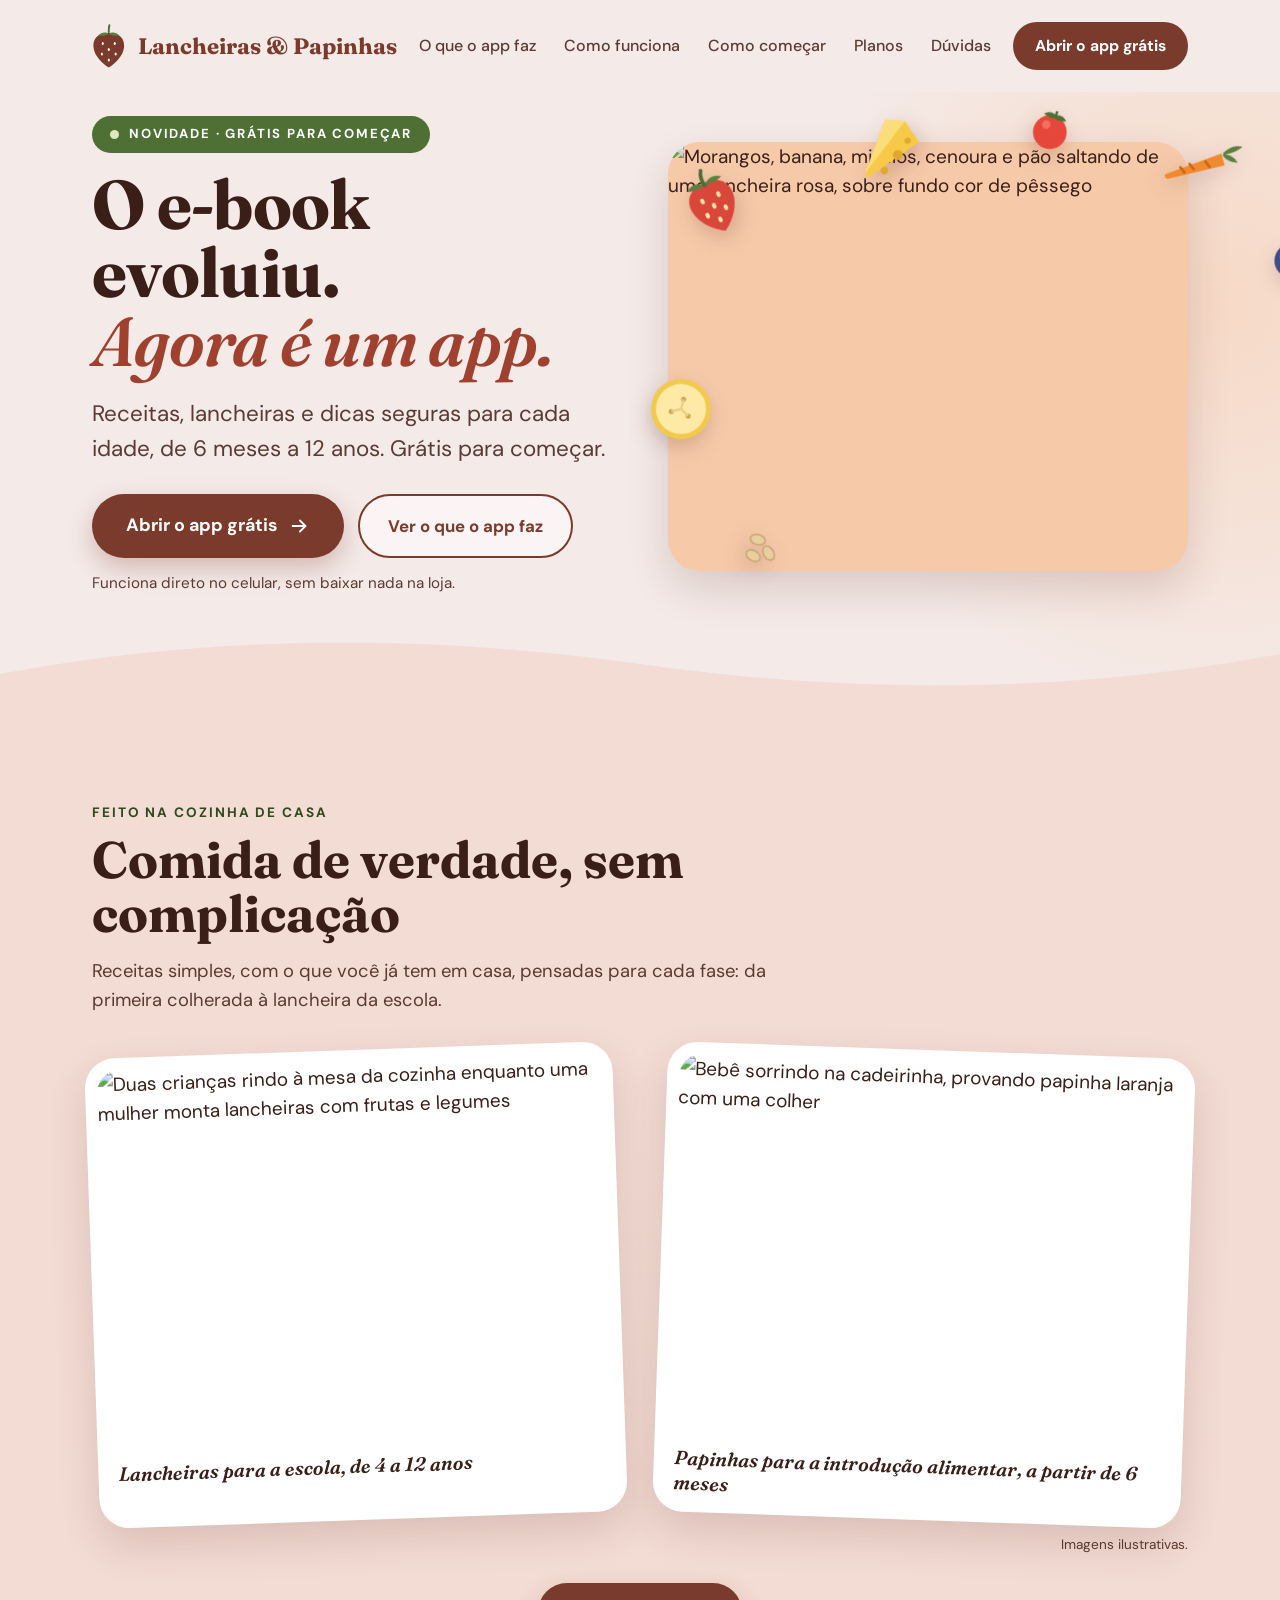
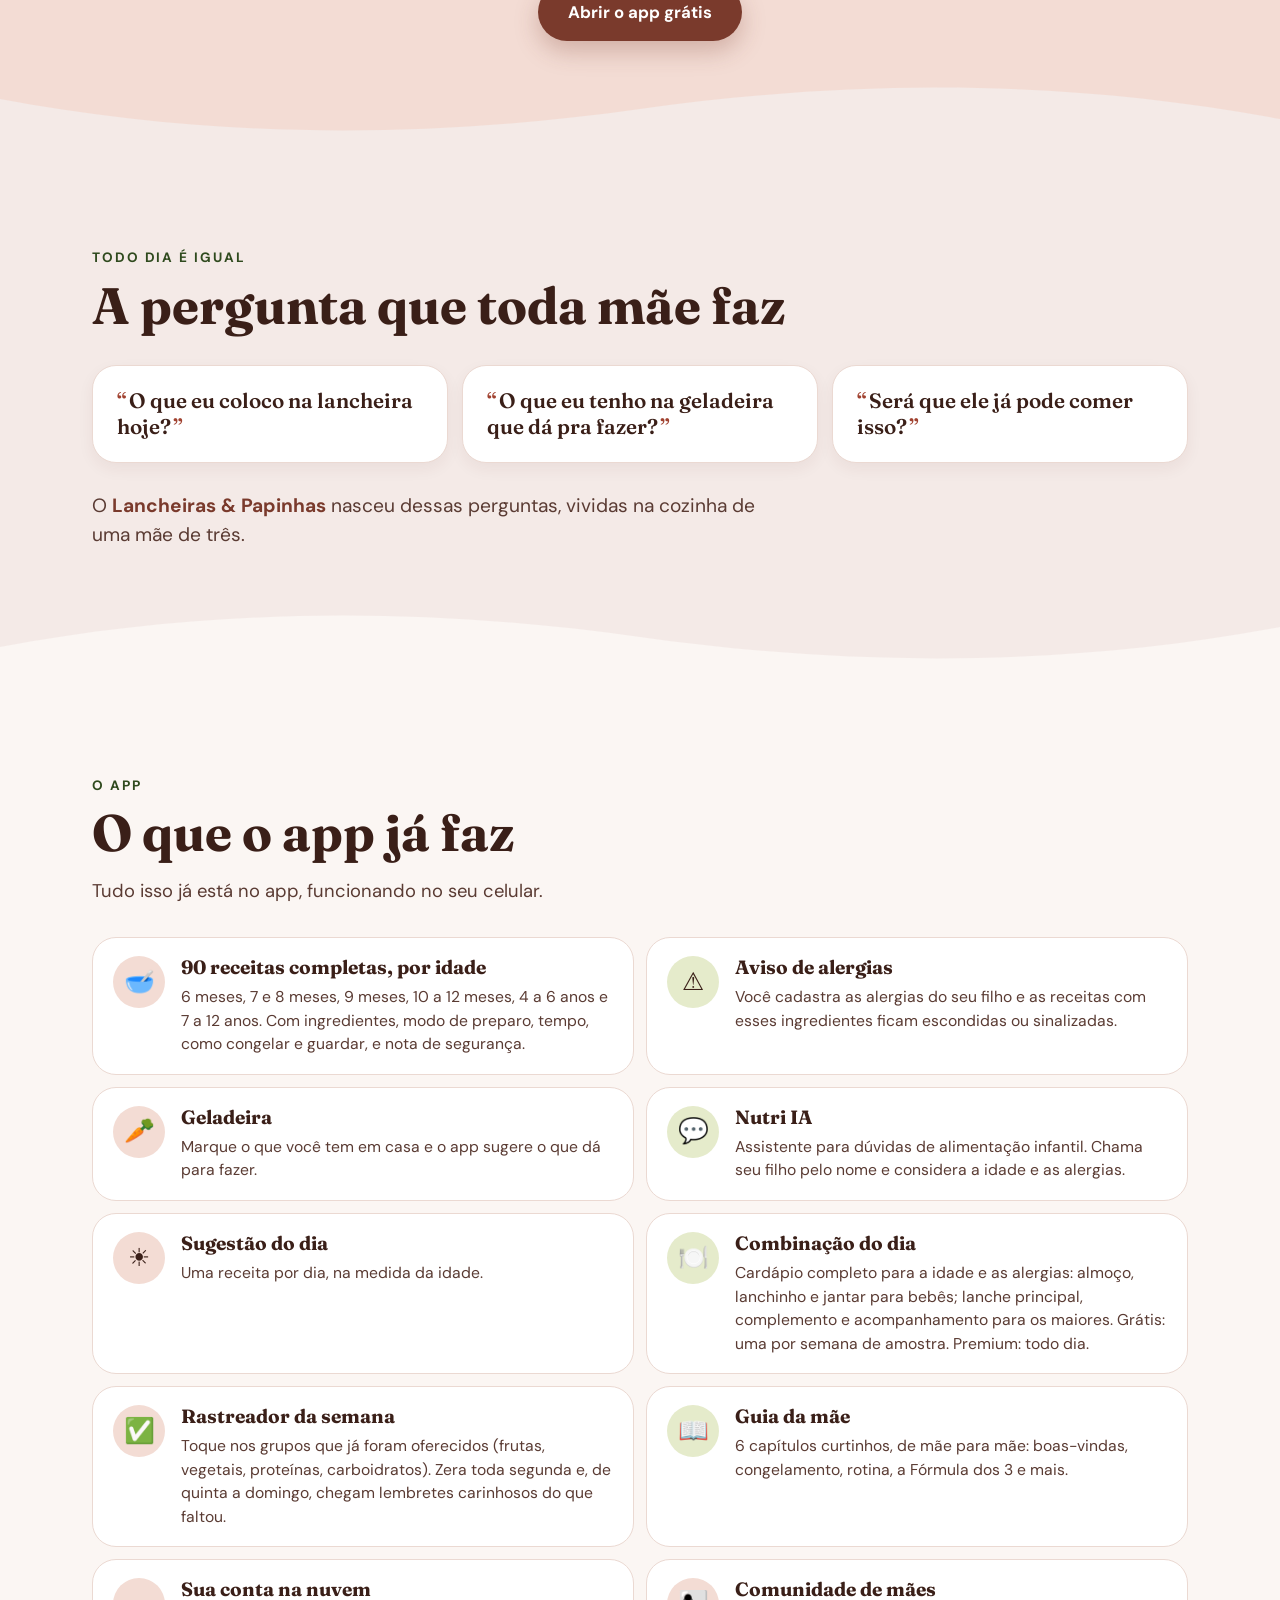
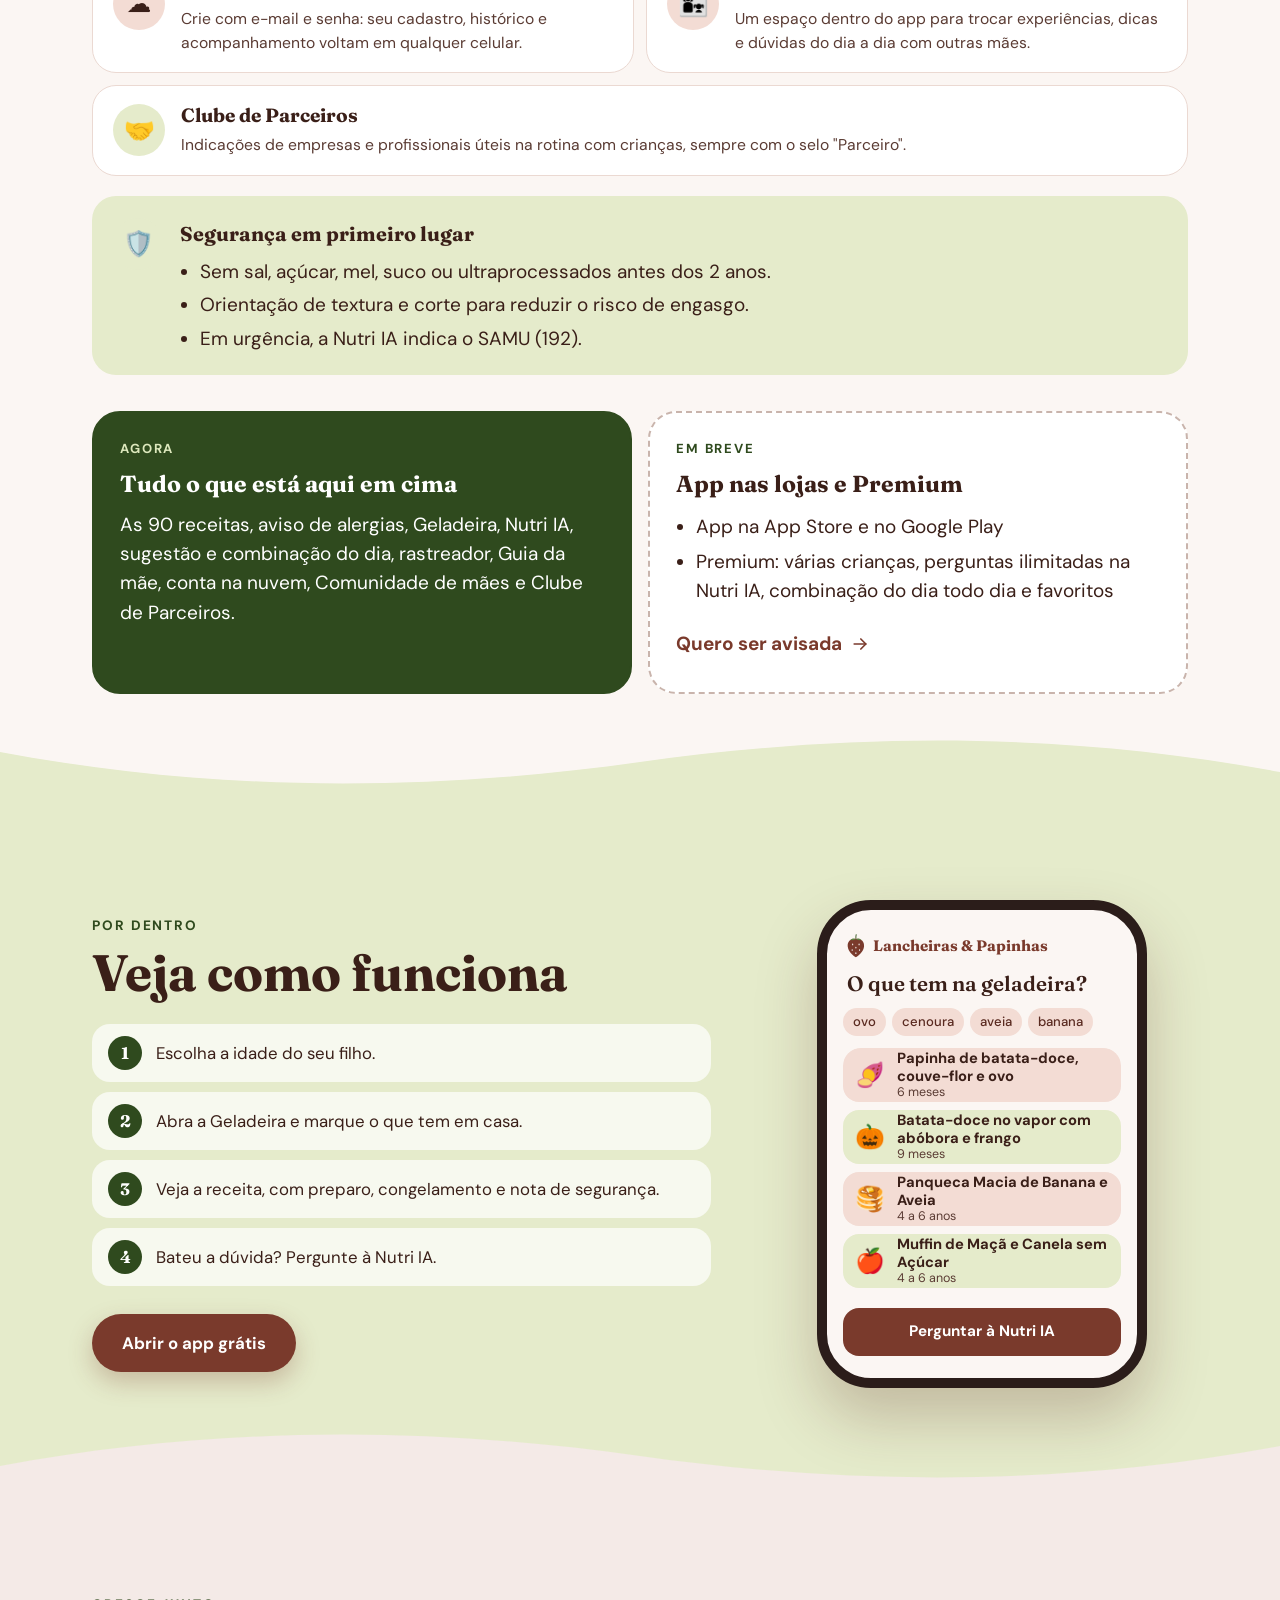
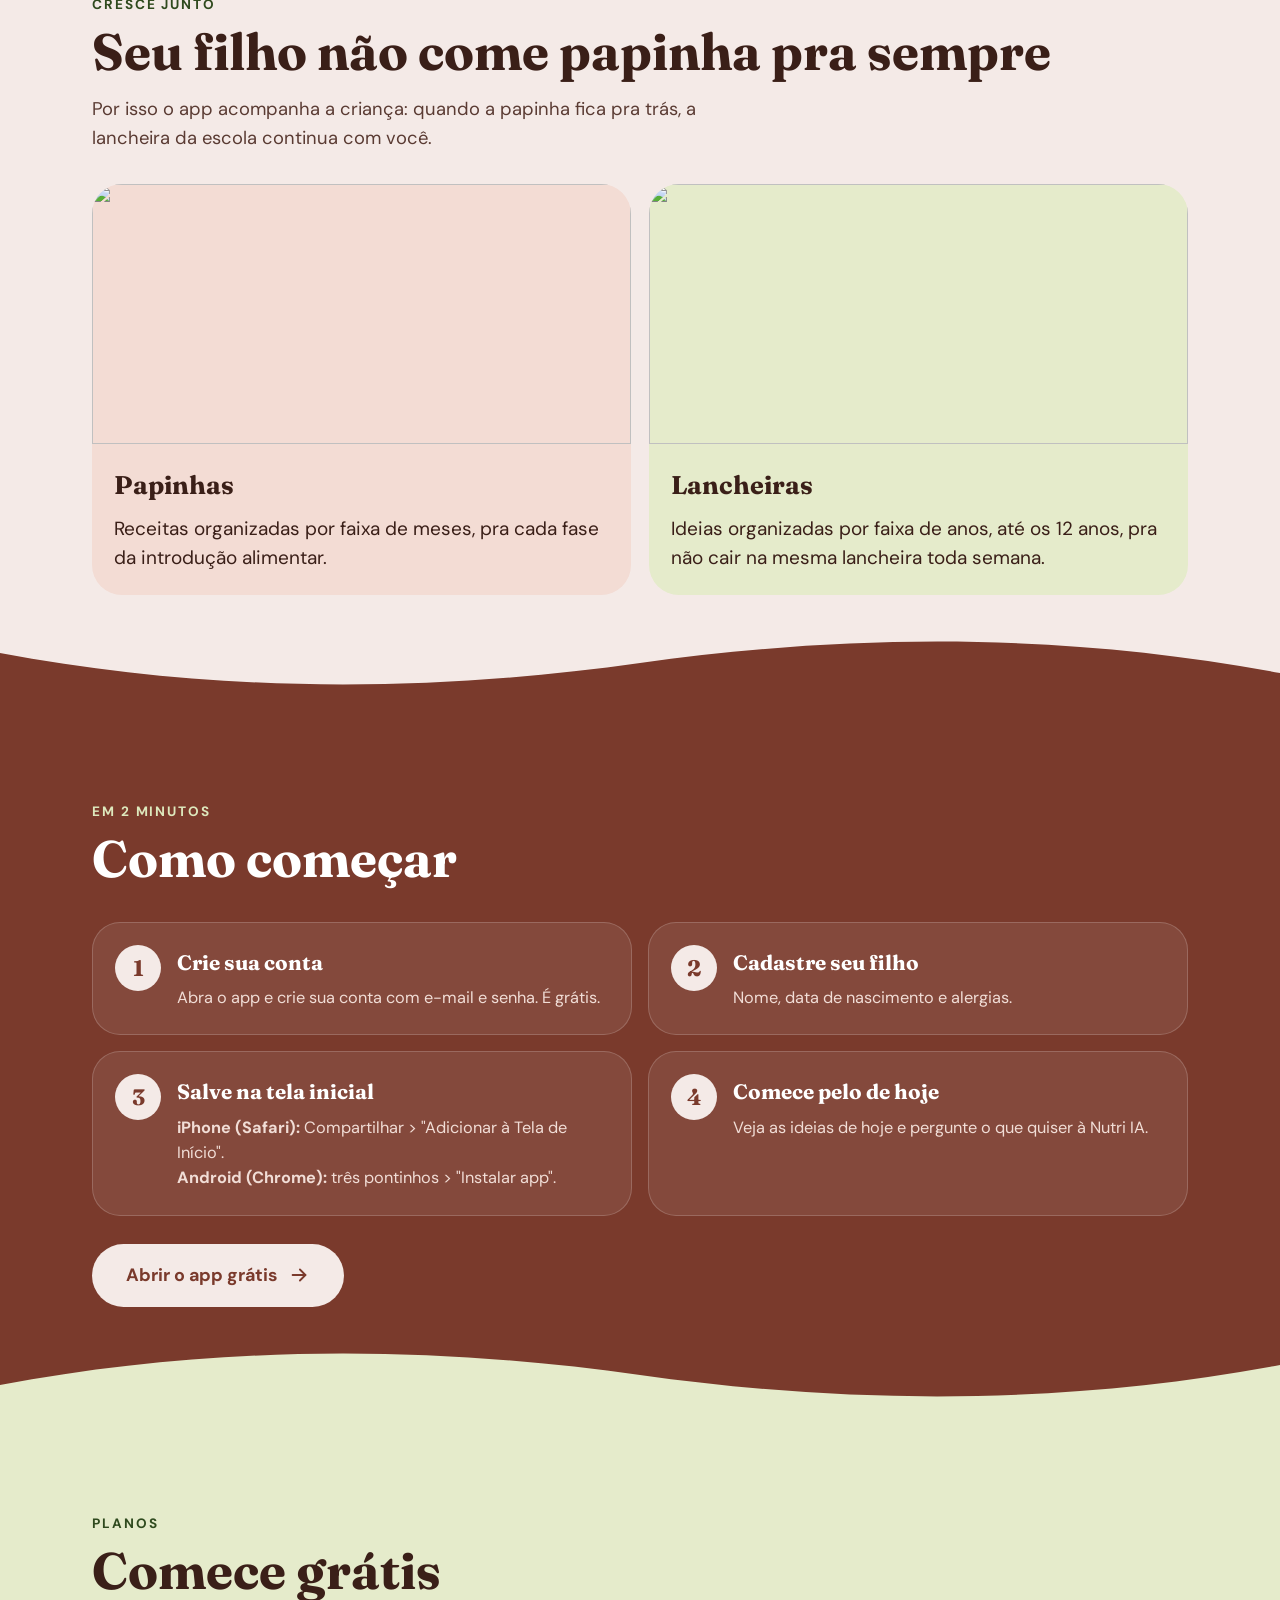
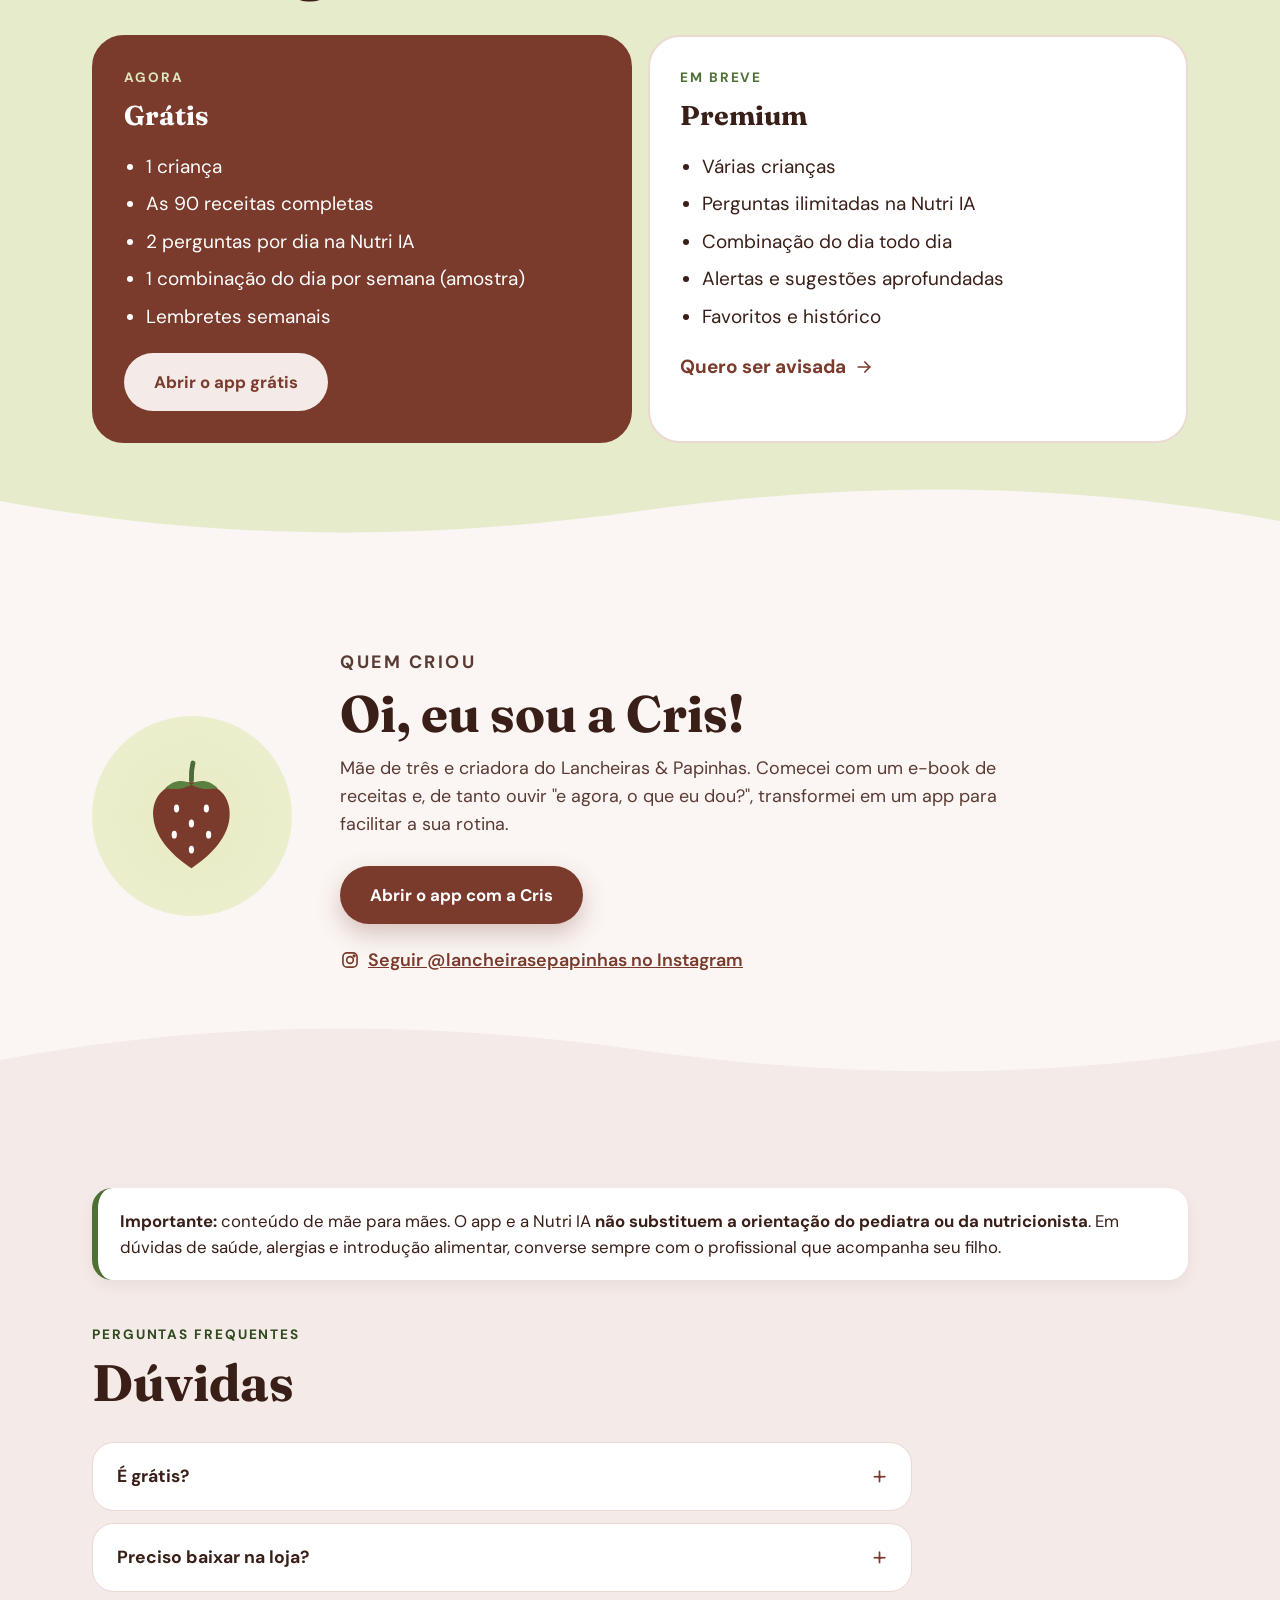
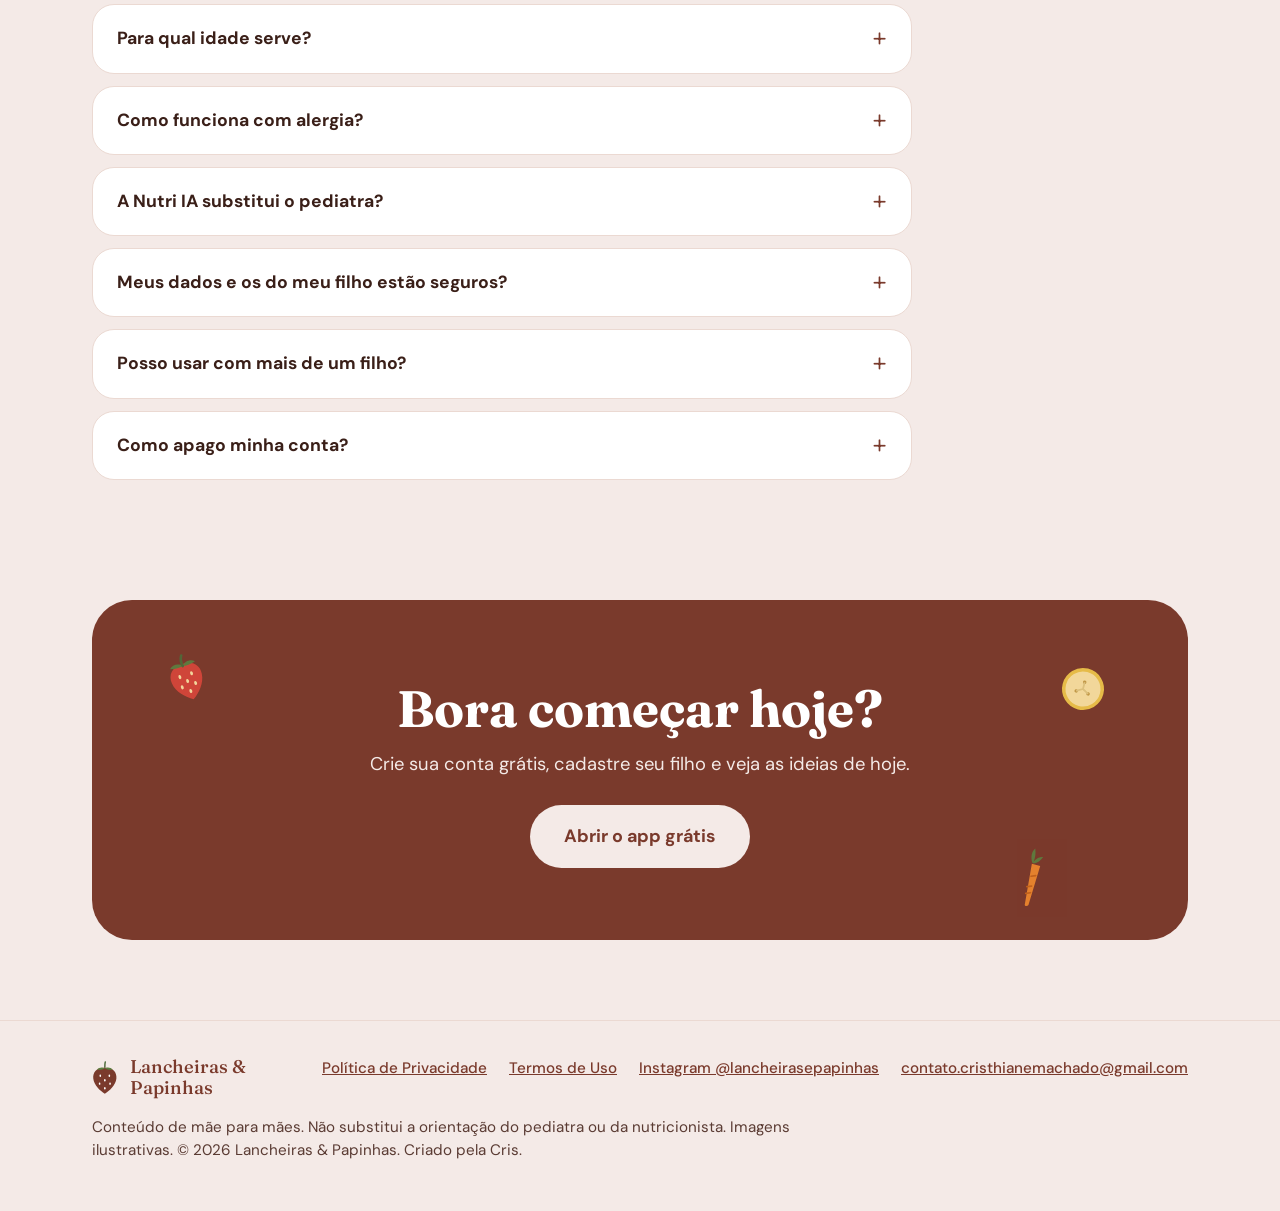
==== commit 1ef16251: "Inclui a Comunidade de mães entre os recursos do app Co-Authored-By: Claude Opus 5.5 <noreply@anthro" ====
--- a/index.html
+++ b/index.html
@@ -172,6 +172,7 @@
       <li class="feat reveal"><span class="fi b" aria-hidden="true">✅</span><div><h3>Rastreador da semana</h3><p>Toque nos grupos que já foram oferecidos (frutas, vegetais, proteínas, carboidratos). Zera toda segunda e, de quinta a domingo, chegam lembretes carinhosos do que faltou.</p></div></li>
       <li class="feat reveal"><span class="fi g" aria-hidden="true">📖</span><div><h3>Guia da mãe</h3><p>6 capítulos curtinhos, de mãe para mãe: boas-vindas, congelamento, rotina, a Fórmula dos 3 e mais.</p></div></li>
       <li class="feat reveal"><span class="fi b" aria-hidden="true">☁️</span><div><h3>Sua conta na nuvem</h3><p>Crie com e-mail e senha: seu cadastro, histórico e acompanhamento voltam em qualquer celular.</p></div></li>
+      <li class="feat reveal"><span class="fi b" aria-hidden="true">👩‍👧</span><div><h3>Comunidade de mães</h3><p>Um espaço dentro do app para trocar experiências, dicas e dúvidas do dia a dia com outras mães.</p></div></li>
       <li class="feat reveal"><span class="fi g" aria-hidden="true">🤝</span><div><h3>Clube de Parceiros</h3><p>Indicações de empresas e profissionais úteis na rotina com crianças, sempre com o selo "Parceiro".</p></div></li>
     </ul>
 
@@ -191,7 +192,7 @@
       <div class="rm now reveal">
         <p class="when">Agora</p>
         <h3>Tudo o que está aqui em cima</h3>
-        <p>As 90 receitas, aviso de alergias, Geladeira, Nutri IA, sugestão e combinação do dia, rastreador, Guia da mãe, conta na nuvem e Clube de Parceiros.</p>
+        <p>As 90 receitas, aviso de alergias, Geladeira, Nutri IA, sugestão e combinação do dia, rastreador, Guia da mãe, conta na nuvem, Comunidade de mães e Clube de Parceiros.</p>
       </div>
       <div class="rm reveal">
         <p class="when">Em breve</p>
--- a/styles.css
+++ b/styles.css
@@ -326,6 +326,7 @@
   .cards{grid-template-columns:repeat(4,1fr)}
   .demo-grid{grid-template-columns:1.2fr .8fr;gap:64px}
   .feats{grid-template-columns:repeat(2,1fr)}
+  .feat:last-child:nth-child(odd){grid-column:1/-1}
 }
 @media (prefers-reduced-motion:reduce){
   html{scroll-behavior:auto}
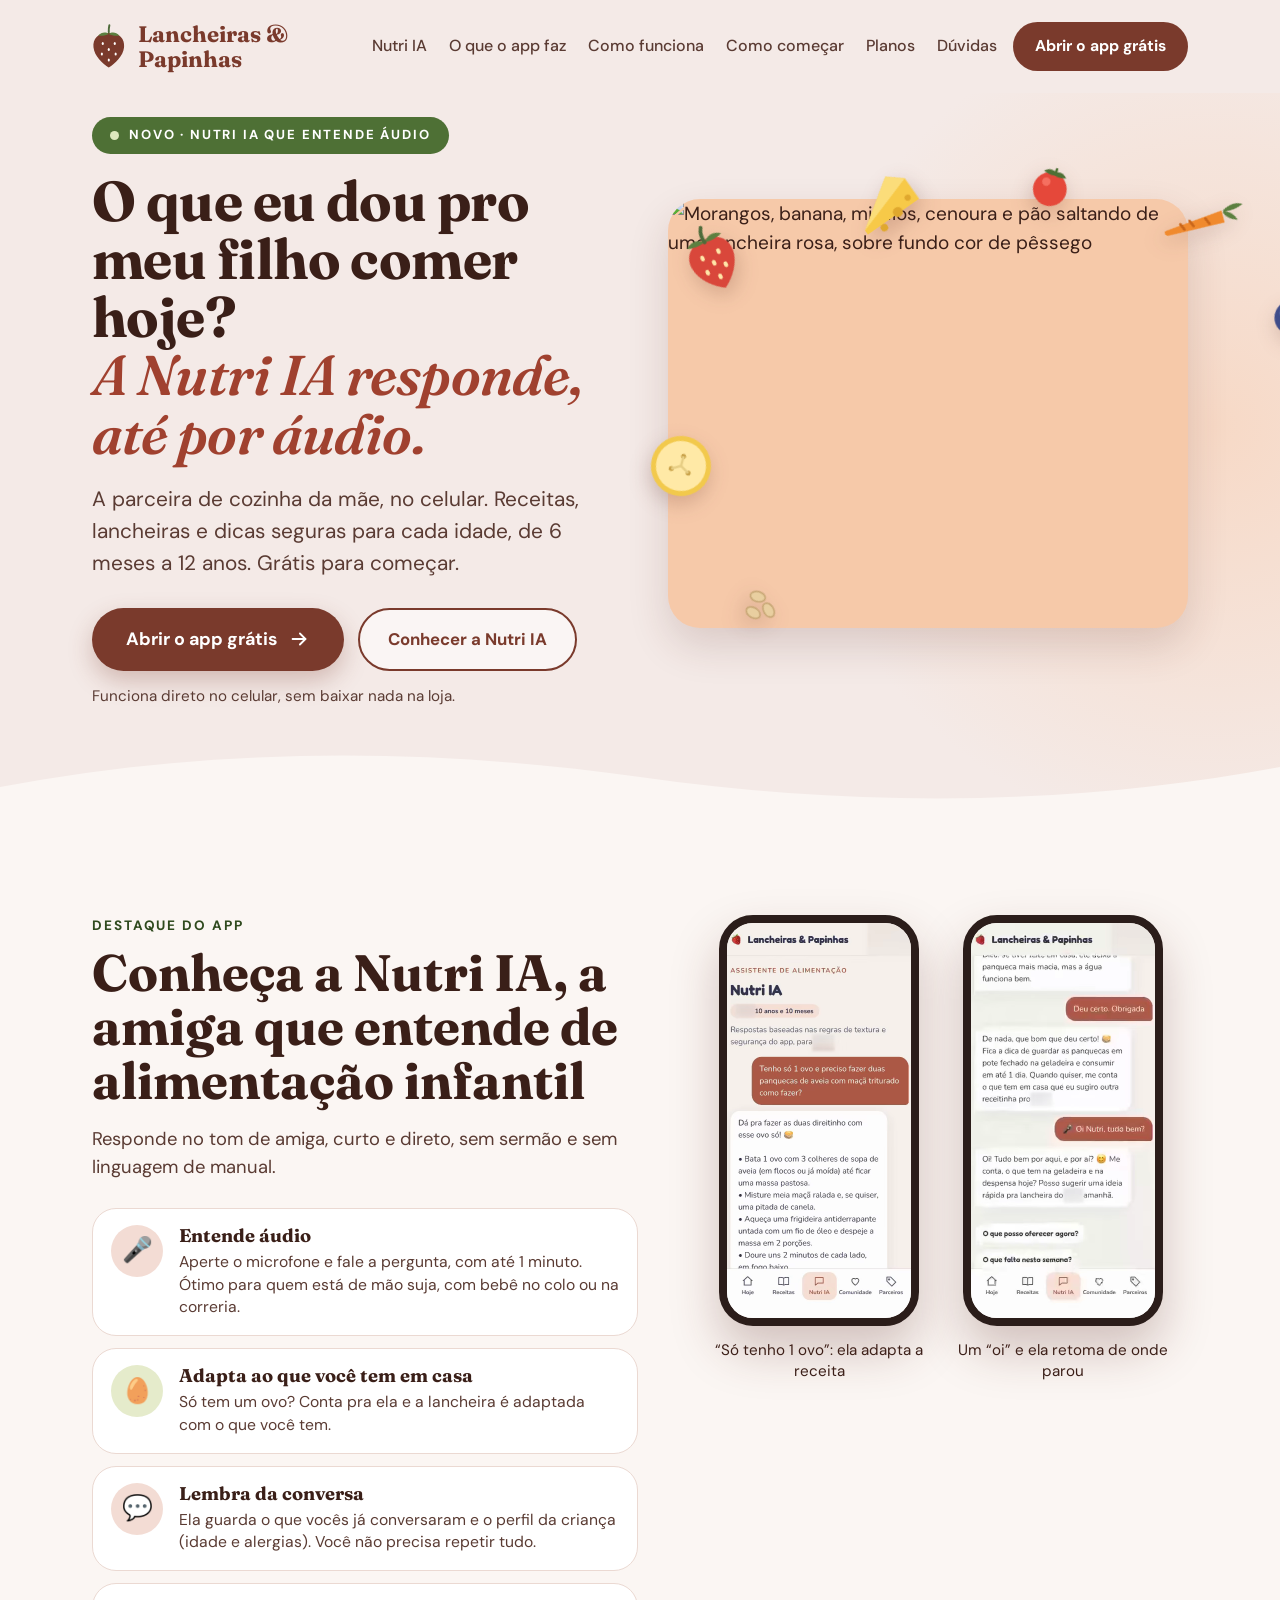
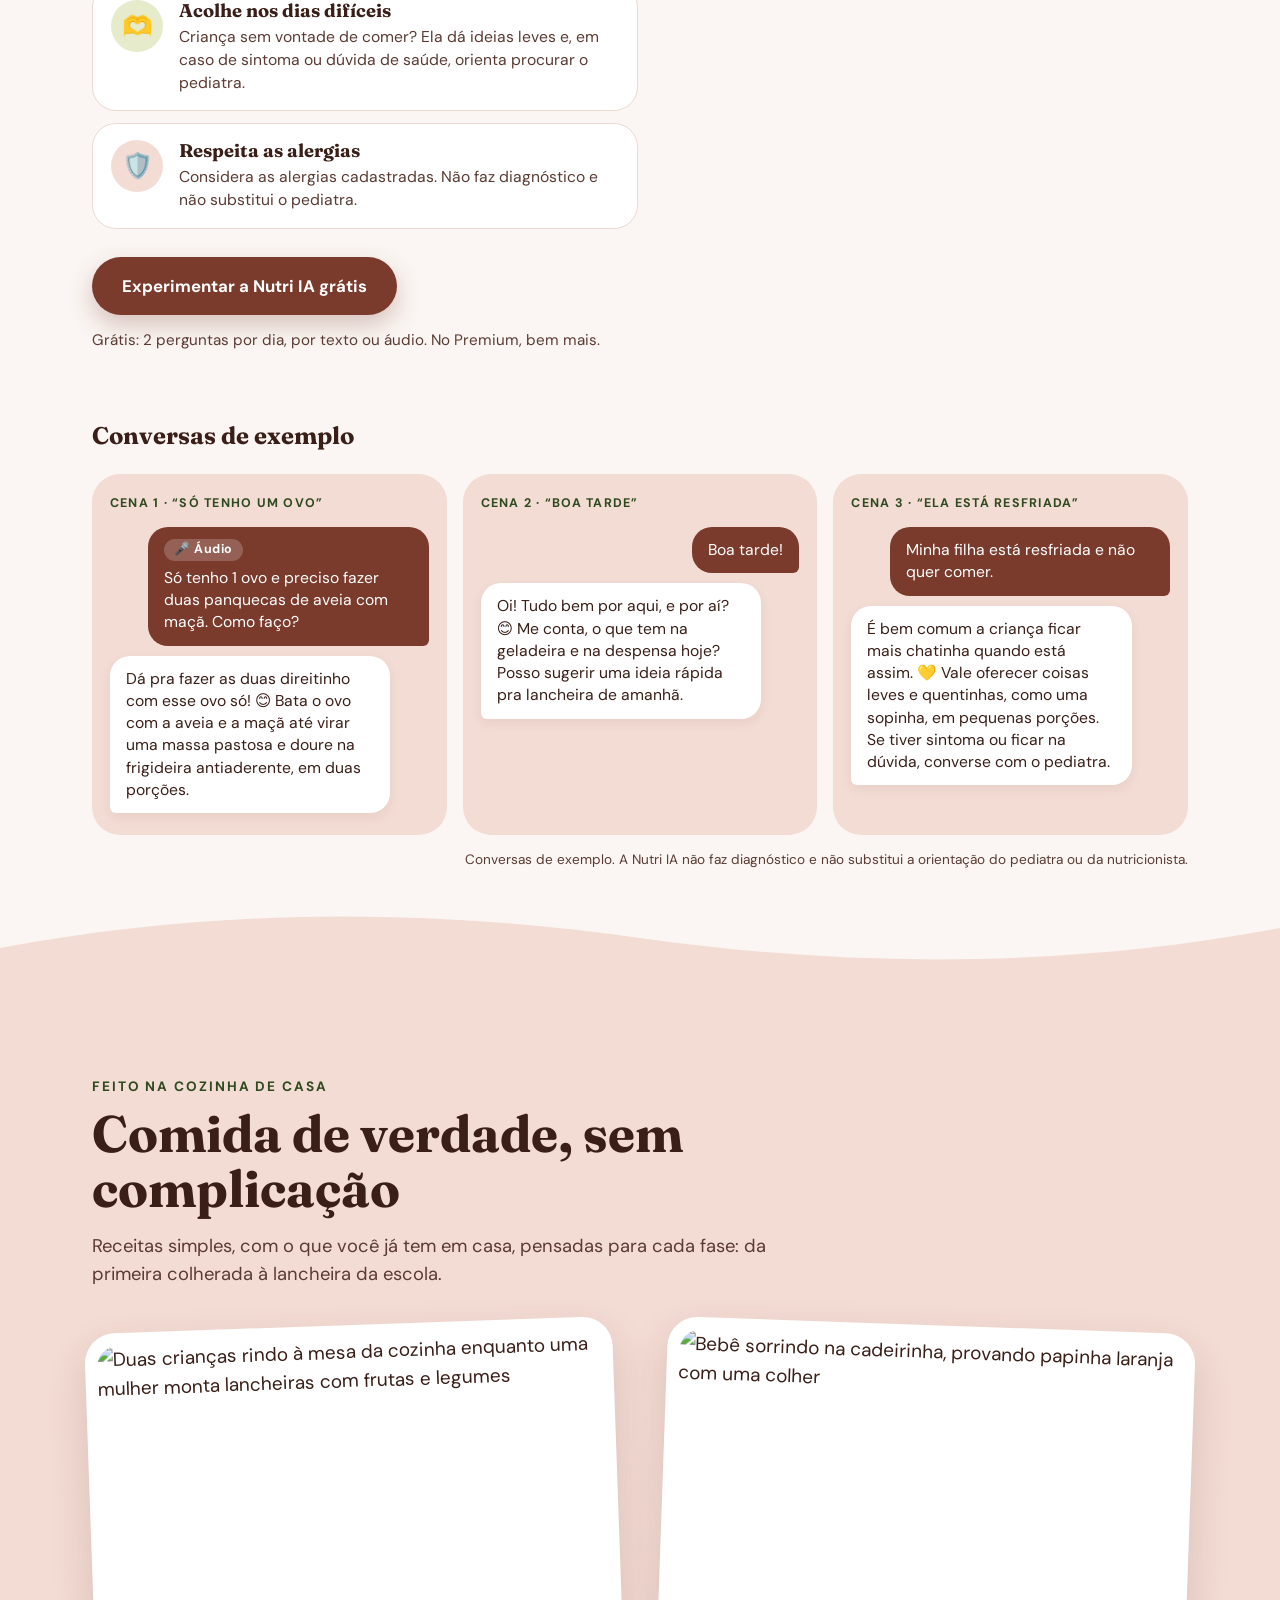
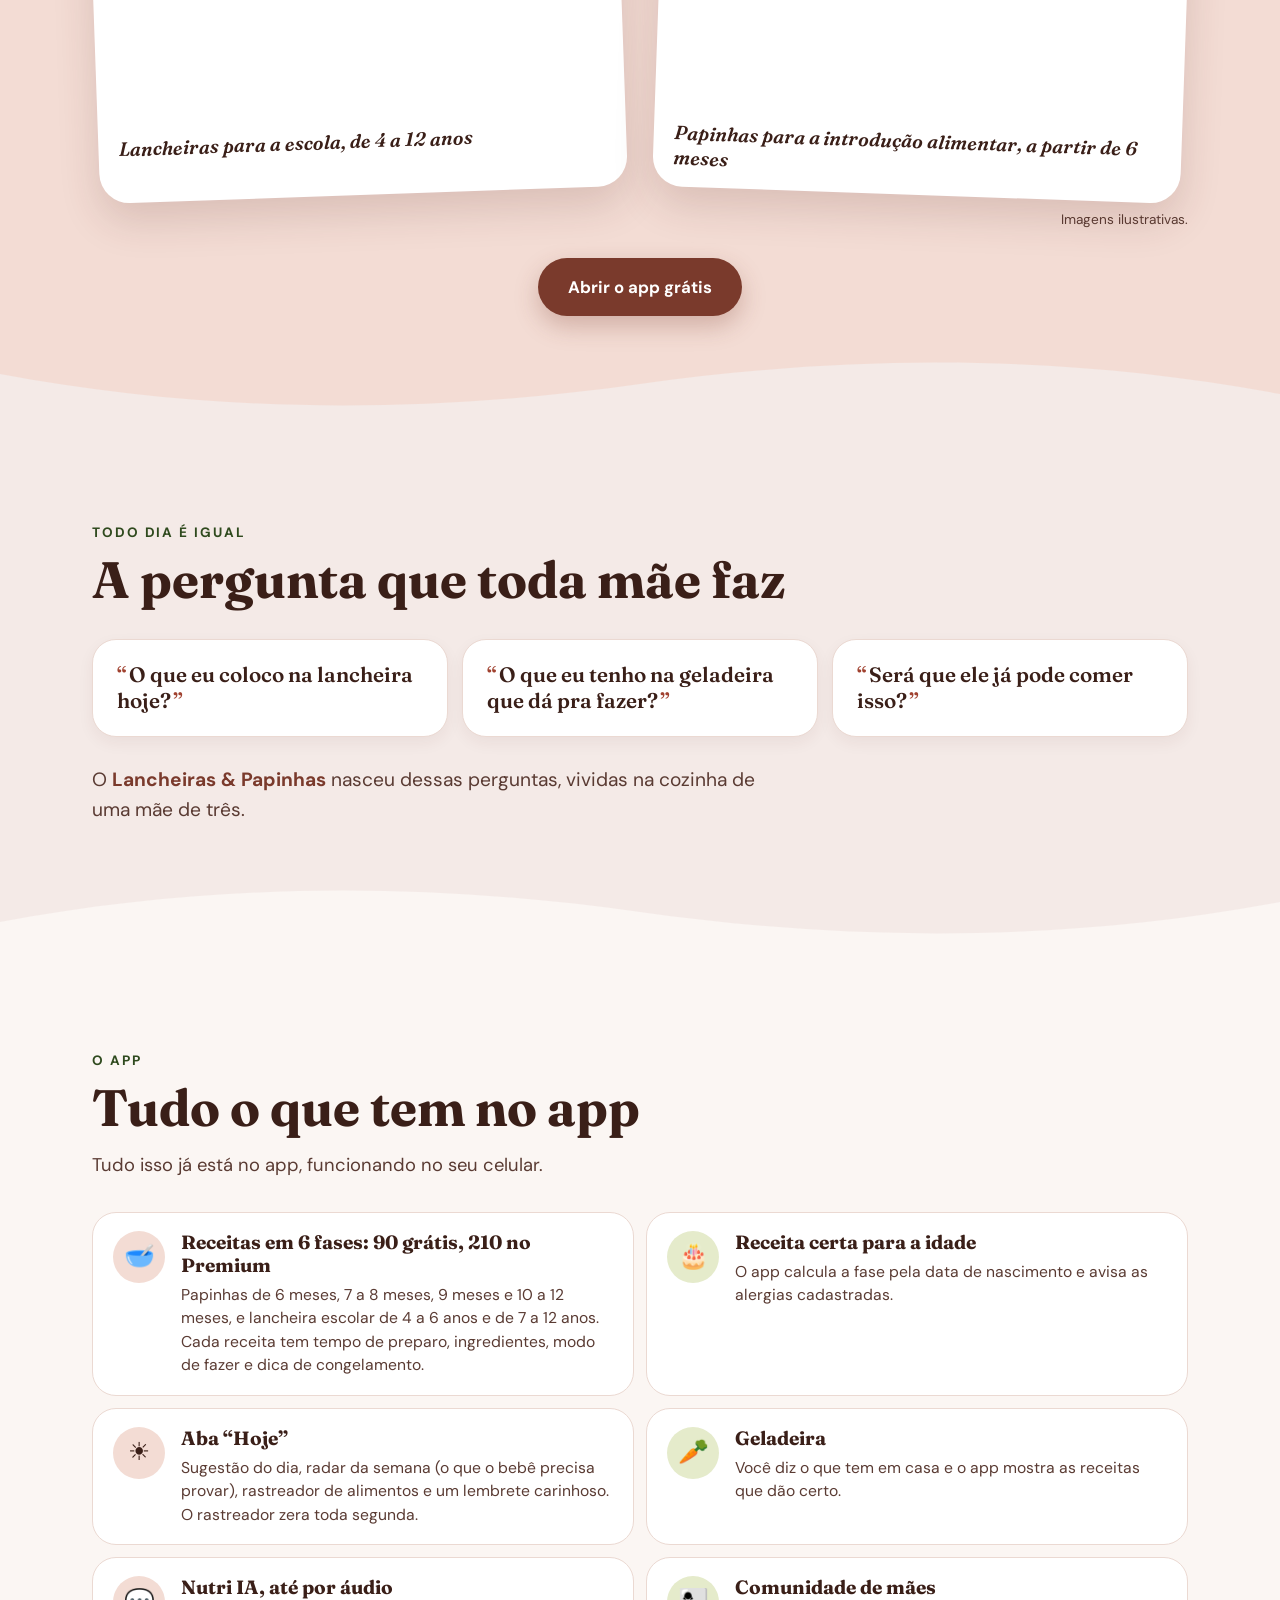
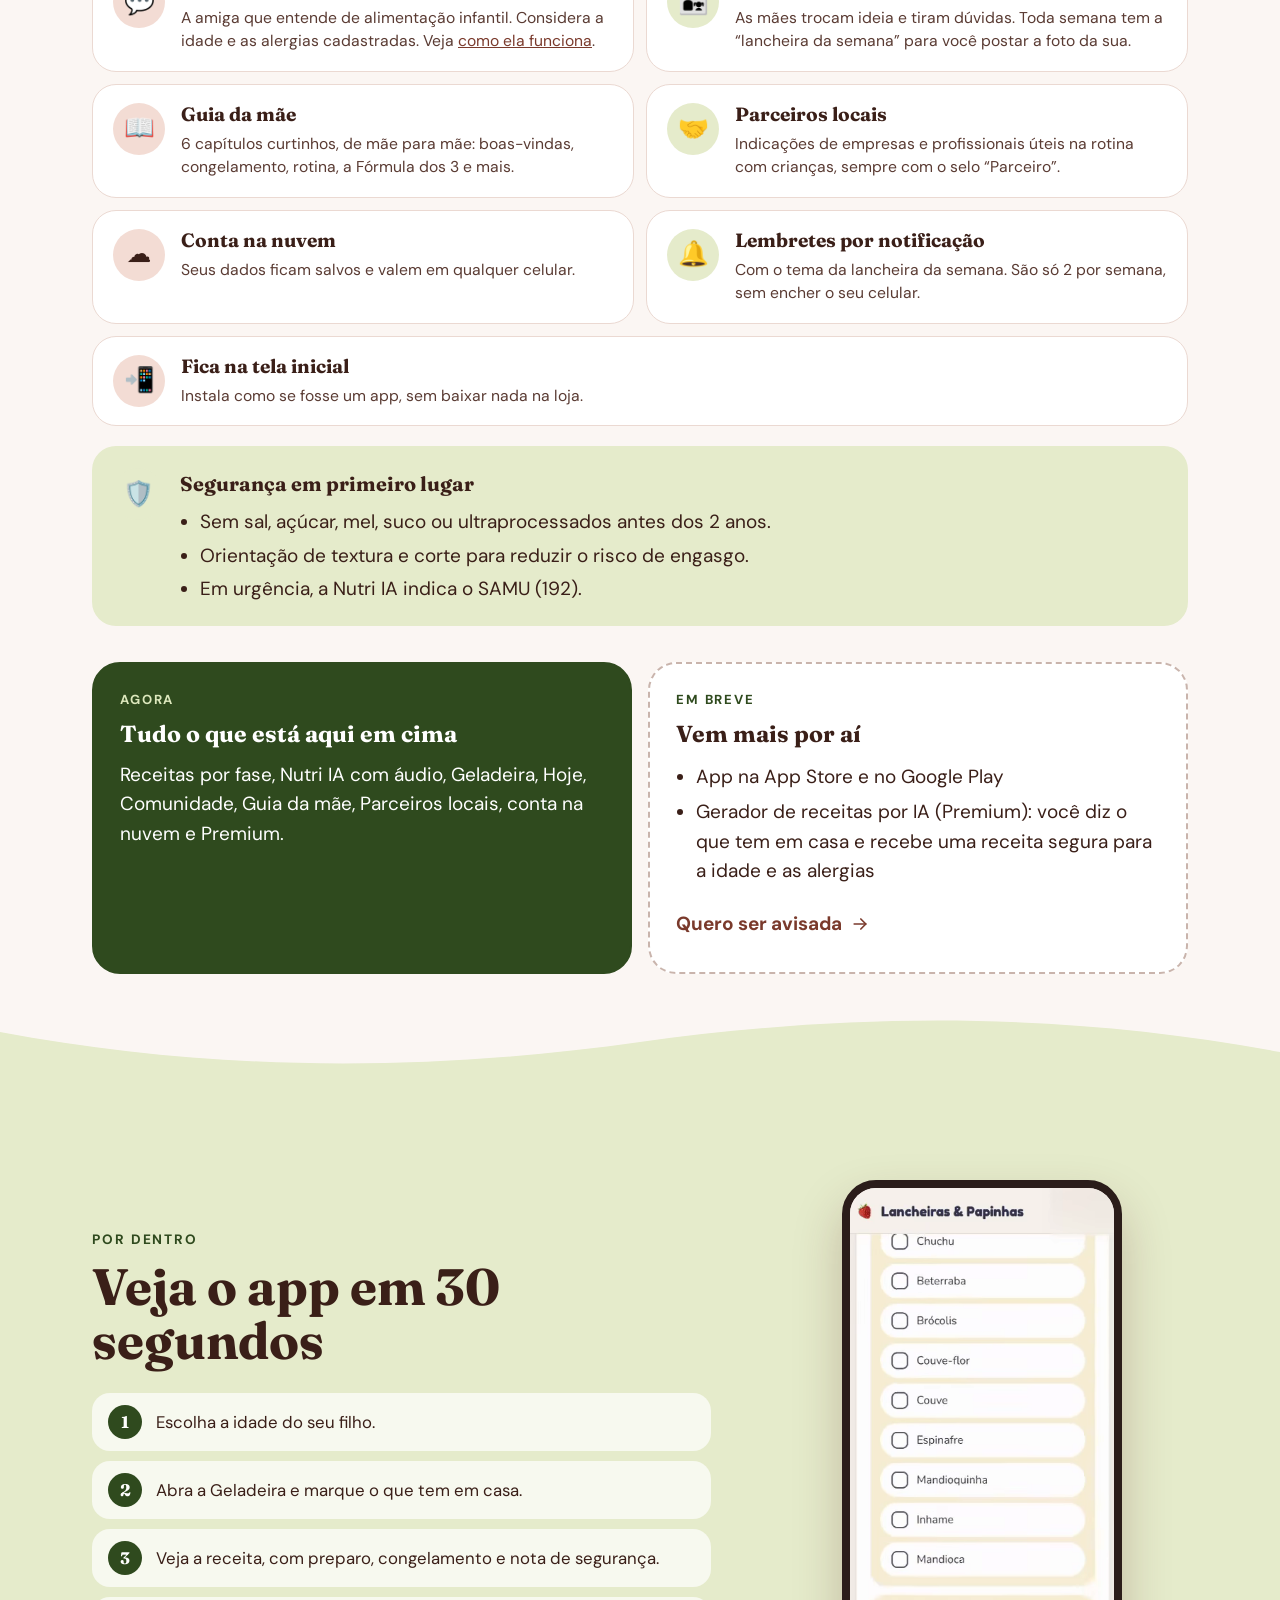
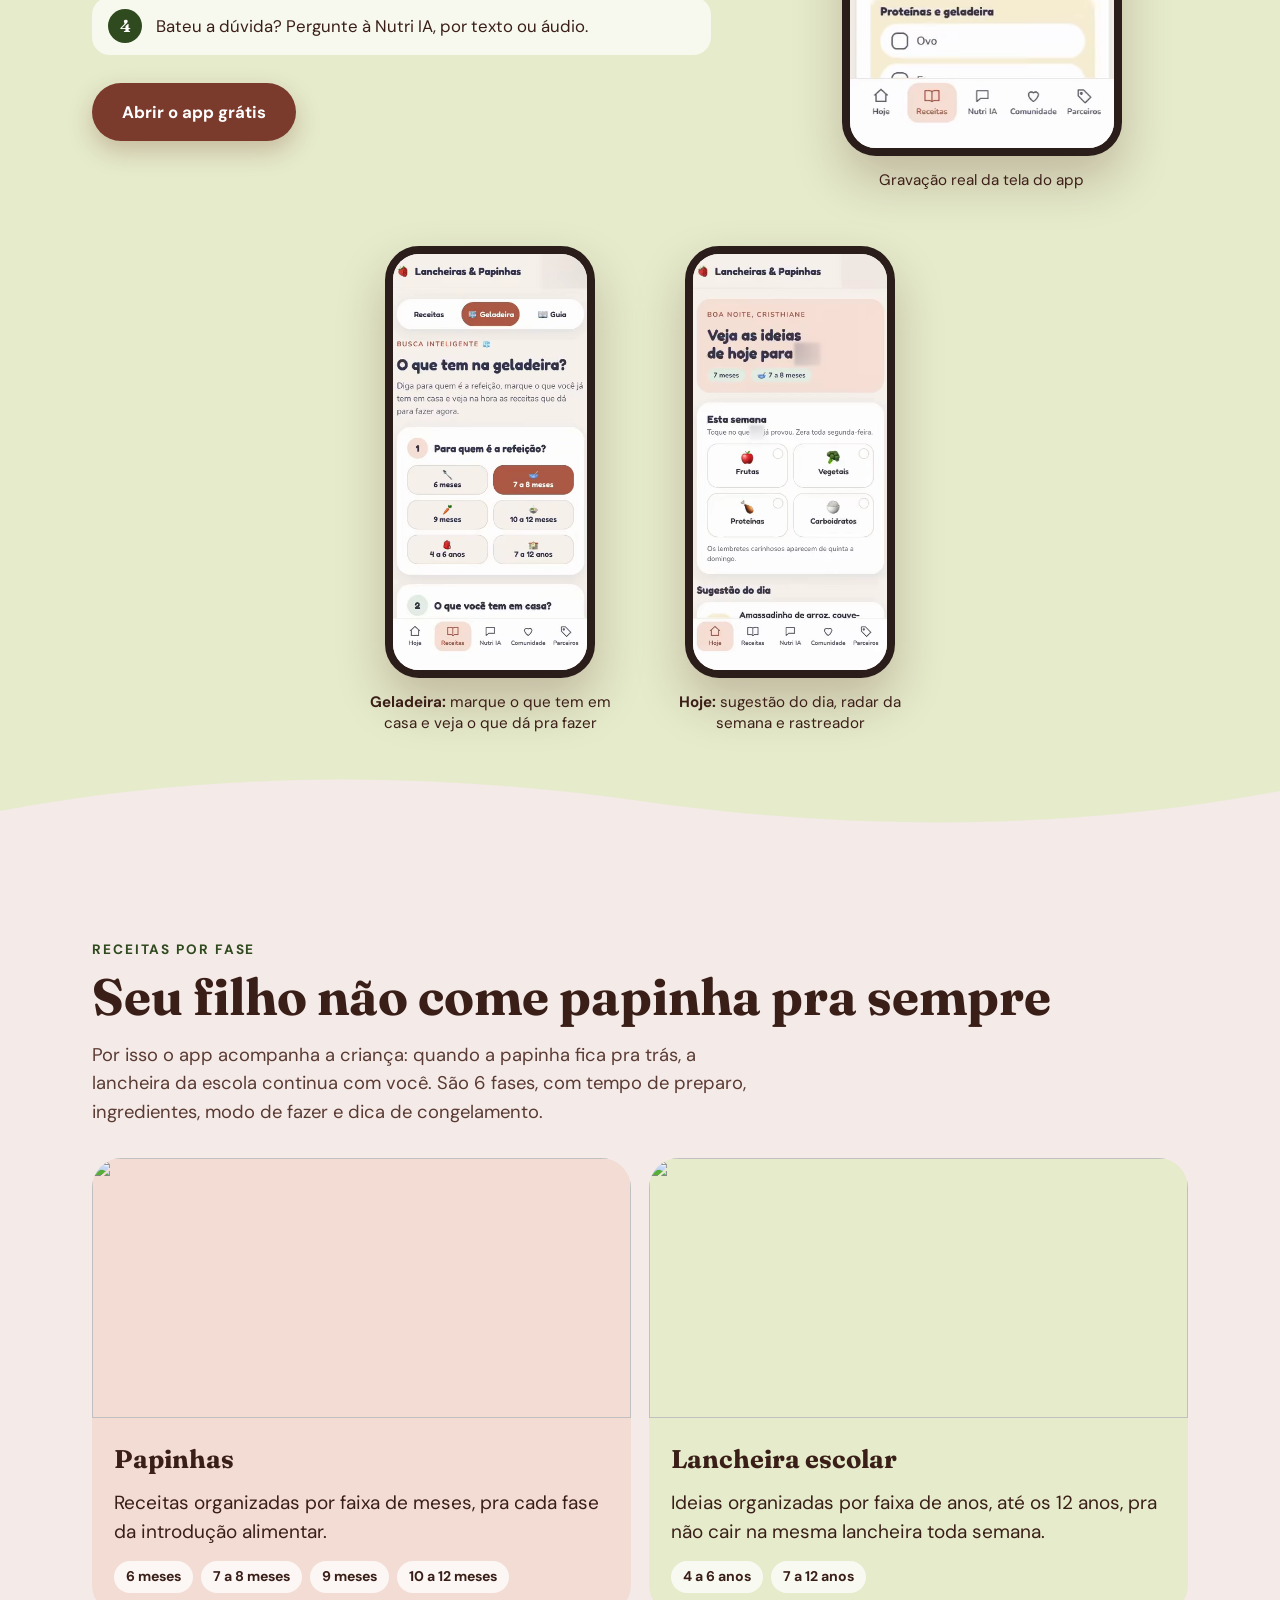
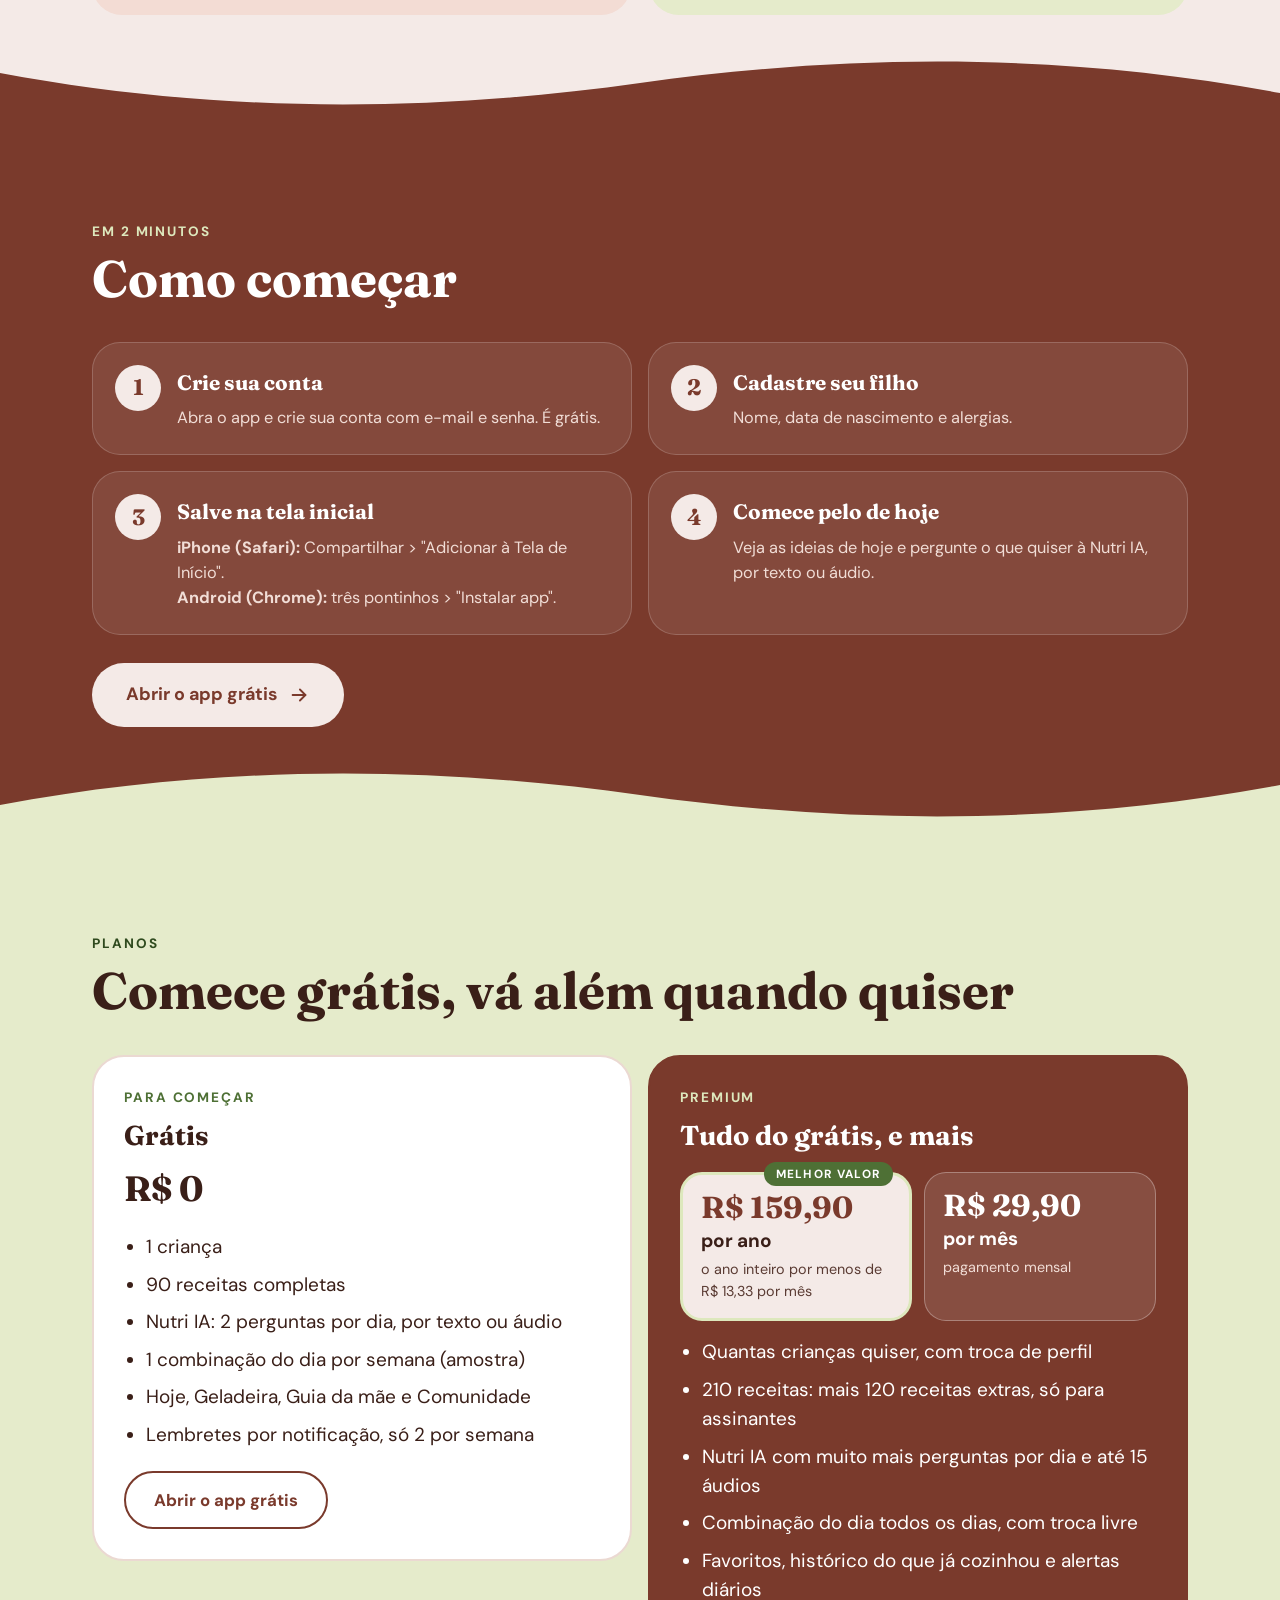
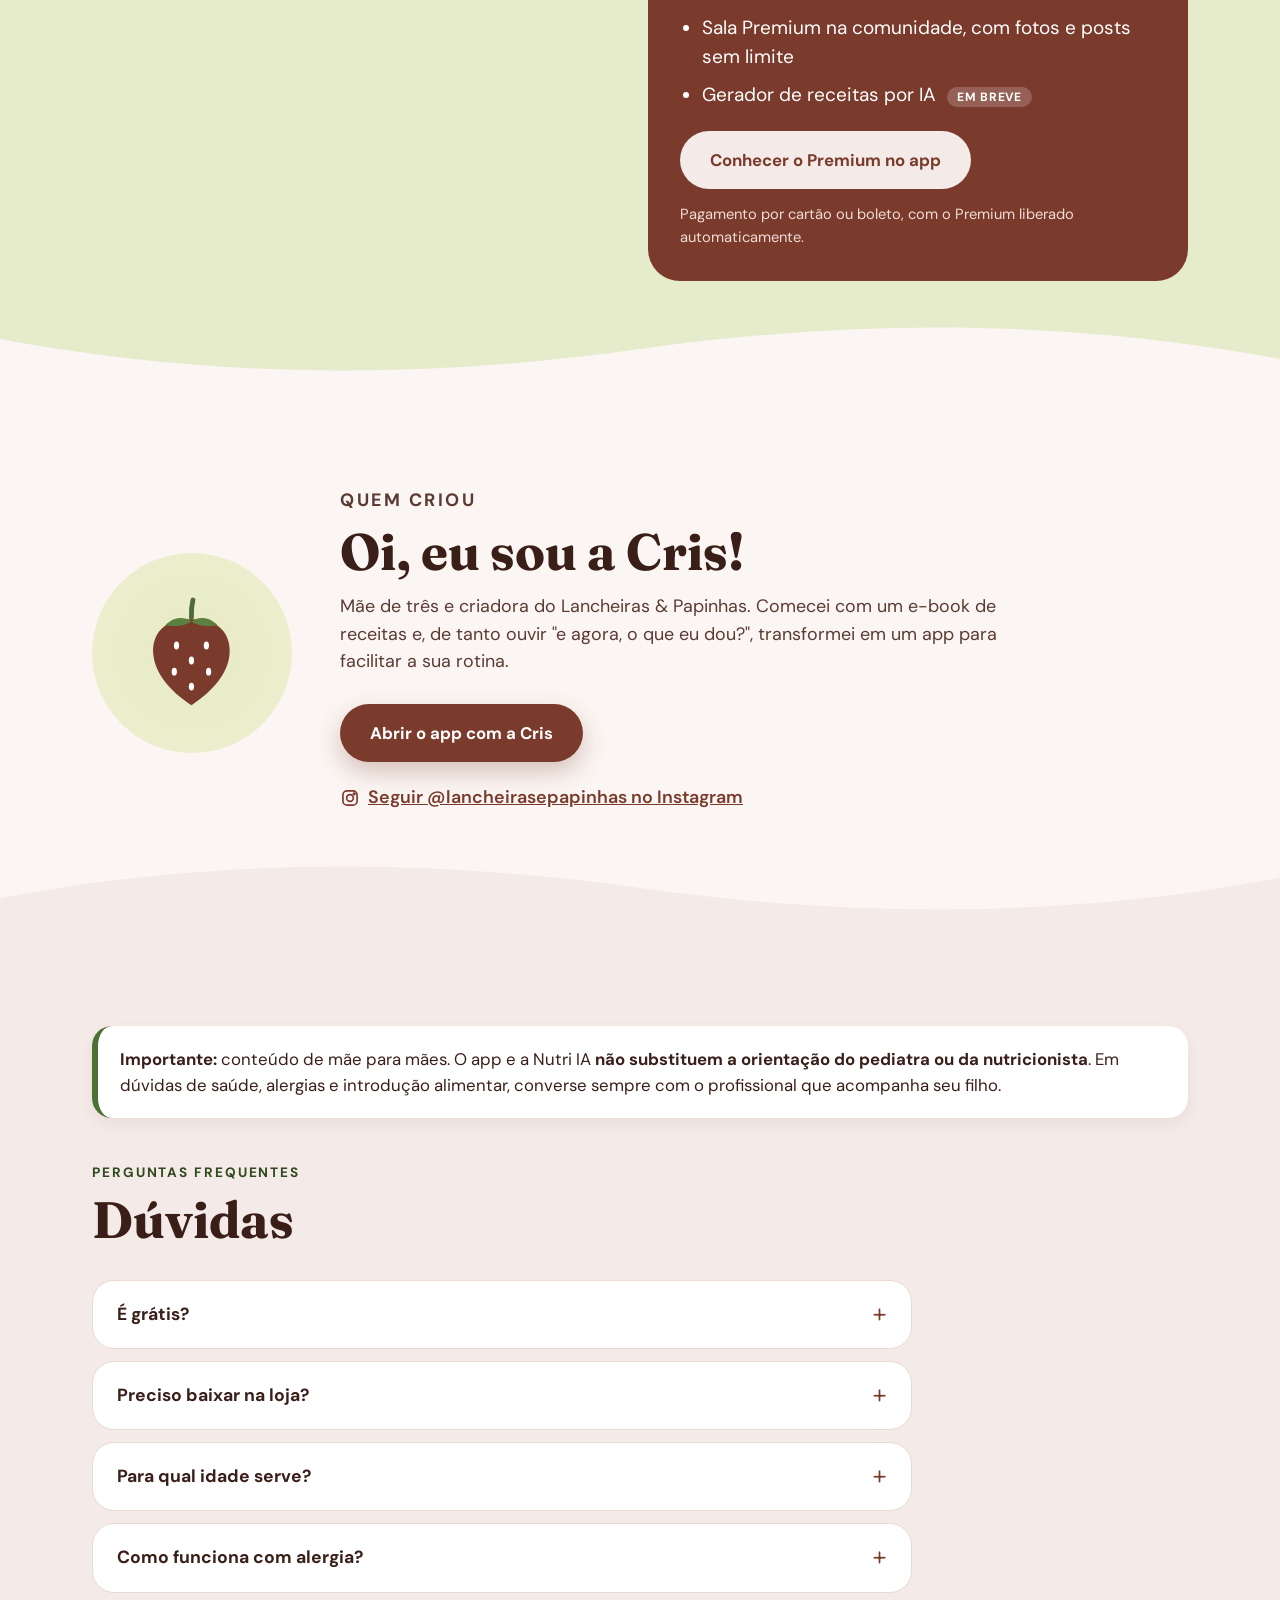
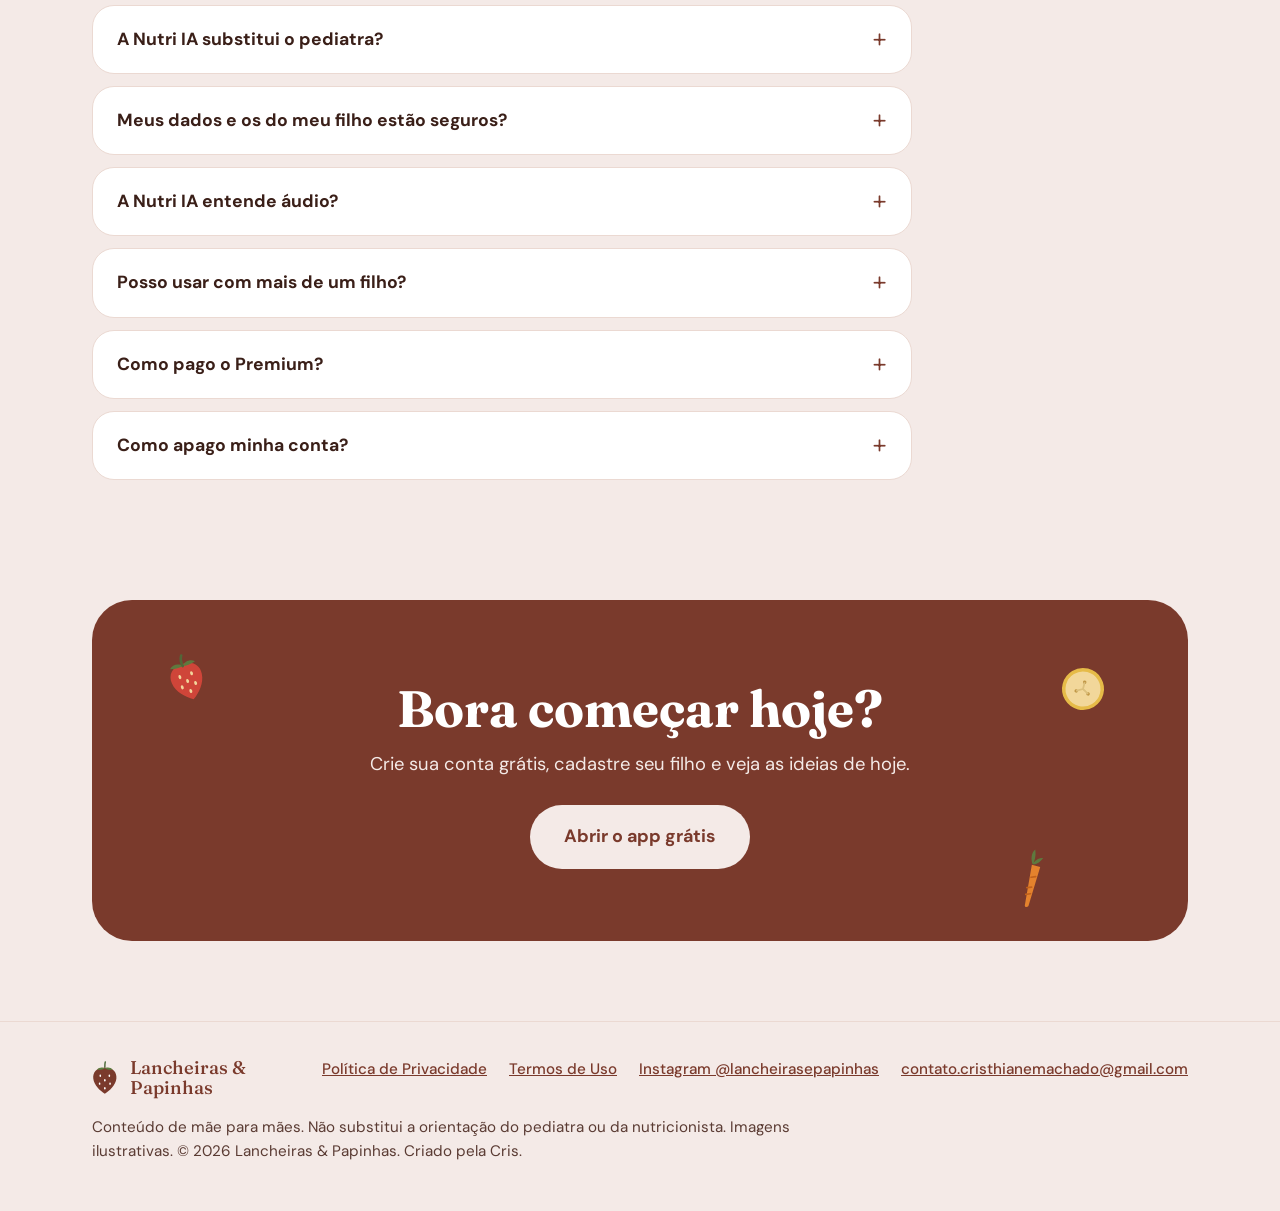
==== commit d36593f1: "Site: Nutri IA em destaque (áudio + cenas), vídeos do app, planos Grátis (90) x Premium (210), FAQ e" ====
--- a/index.html
+++ b/index.html
@@ -3,8 +3,8 @@
 <head>
 <meta charset="utf-8">
 <meta name="viewport" content="width=device-width, initial-scale=1">
-<title>Lancheiras &amp; Papinhas: receitas e lancheiras seguras por idade</title>
-<meta name="description" content="App grátis com 90 receitas para bebês e crianças, aviso de alergias e uma assistente para suas dúvidas de alimentação.">
+<title>Lancheiras &amp; Papinhas: Nutri IA, receitas e lancheiras seguras por idade</title>
+<meta name="description" content="App com Nutri IA que entende áudio, 90 receitas grátis (210 no Premium), aviso de alergias e lancheiras para cada idade, de 6 meses a 12 anos.">
 <meta name="theme-color" content="#F4EAE7">
 <link rel="canonical" href="https://lancheirasepapinhas.com.br/">
 <link rel="icon" href="/favicon.svg" type="image/svg+xml">
@@ -12,16 +12,16 @@
 <meta property="og:type" content="website">
 <meta property="og:locale" content="pt_BR">
 <meta property="og:site_name" content="Lancheiras &amp; Papinhas">
-<meta property="og:title" content="O e-book evoluiu. Agora é um app.">
-<meta property="og:description" content="App grátis com 90 receitas para bebês e crianças, aviso de alergias e uma assistente para suas dúvidas de alimentação.">
+<meta property="og:title" content="O que eu dou pro meu filho comer hoje? A Nutri IA responde, até por áudio.">
+<meta property="og:description" content="App com Nutri IA que entende áudio, 90 receitas grátis (210 no Premium), aviso de alergias e lancheiras para cada idade, de 6 meses a 12 anos.">
 <meta property="og:url" content="https://lancheirasepapinhas.com.br/">
 <meta property="og:image" content="https://lancheirasepapinhas.com.br/og-image.jpg">
 <meta property="og:image:width" content="1200">
 <meta property="og:image:height" content="630">
 <meta property="og:image:alt" content="Frutas e alimentos saltando de uma lancheira">
 <meta name="twitter:card" content="summary_large_image">
-<meta name="twitter:title" content="O e-book evoluiu. Agora é um app.">
-<meta name="twitter:description" content="App grátis com 90 receitas para bebês e crianças, aviso de alergias e uma assistente para suas dúvidas de alimentação.">
+<meta name="twitter:title" content="O que eu dou pro meu filho comer hoje? A Nutri IA responde, até por áudio.">
+<meta name="twitter:description" content="App com Nutri IA que entende áudio, 90 receitas grátis (210 no Premium), aviso de alergias e lancheiras para cada idade, de 6 meses a 12 anos.">
 <meta name="twitter:image" content="https://lancheirasepapinhas.com.br/og-image.jpg">
 <link rel="preload" as="image" href="/assets/img/hero-explosao-alimentos-900.webp" imagesrcset="/assets/img/hero-explosao-alimentos-900.webp 900w, /assets/img/hero-explosao-alimentos.webp 1680w" imagesizes="(min-width:900px) 55vw, 100vw" fetchpriority="high">
 <link rel="preconnect" href="https://fonts.googleapis.com">
@@ -33,7 +33,7 @@
 <script type="application/ld+json">
 {"@context":"https://schema.org","@graph":[
 {"@type":"Organization","@id":"https://lancheirasepapinhas.com.br/#org","name":"Lancheiras & Papinhas","url":"https://lancheirasepapinhas.com.br/","logo":"https://lancheirasepapinhas.com.br/apple-touch-icon.png","sameAs":["https://instagram.com/lancheirasepapinhas"],"email":"contato.cristhianemachado@gmail.com"},
-{"@type":"WebApplication","name":"Lancheiras & Papinhas","url":"https://app.lancheirasepapinhas.com.br/","applicationCategory":"LifestyleApplication","operatingSystem":"Web (navegador do celular)","inLanguage":"pt-BR","description":"App grátis com 90 receitas para bebês e crianças de 6 meses a 12 anos, aviso de alergias e uma assistente para dúvidas de alimentação.","offers":{"@type":"Offer","price":"0","priceCurrency":"BRL"},"publisher":{"@id":"https://lancheirasepapinhas.com.br/#org"}}
+{"@type":"WebApplication","name":"Lancheiras & Papinhas","url":"https://app.lancheirasepapinhas.com.br/","applicationCategory":"LifestyleApplication","operatingSystem":"Web (navegador do celular)","inLanguage":"pt-BR","description":"App com Nutri IA que entende áudio, 90 receitas grátis (210 no Premium) para bebês e crianças de 6 meses a 12 anos, e aviso de alergias.","offers":[{"@type":"Offer","name":"Grátis","price":"0","priceCurrency":"BRL"},{"@type":"Offer","name":"Premium mensal","price":"29.90","priceCurrency":"BRL"},{"@type":"Offer","name":"Premium anual","price":"159.90","priceCurrency":"BRL"}],"publisher":{"@id":"https://lancheirasepapinhas.com.br/#org"}}
 ]}
 </script>
 <!--
@@ -71,6 +71,7 @@
       <span>Lancheiras &amp; Papinhas</span>
     </a>
     <nav class="nav" aria-label="Principal">
+      <a href="#nutri-ia">Nutri IA</a>
       <a href="#recursos">O que o app faz</a>
       <a href="#como-funciona">Como funciona</a>
       <a href="#comecar">Como começar</a>
@@ -87,12 +88,12 @@
 <section class="hero" id="topo">
   <div class="container hero-grid">
     <div class="hero-copy">
-      <span class="badge"><span class="pulse" aria-hidden="true"></span>Novidade &middot; Grátis para começar</span>
-      <h1>O e-book evoluiu. <em>Agora é um app.</em></h1>
-      <p class="lead">Receitas, lancheiras e dicas seguras para cada idade, de 6 meses a 12 anos. Grátis para começar.</p>
+      <span class="badge"><span class="pulse" aria-hidden="true"></span>Novo &middot; Nutri IA que entende áudio</span>
+      <h1>O que eu dou pro meu filho comer hoje? <em>A Nutri IA responde, até por áudio.</em></h1>
+      <p class="lead">A parceira de cozinha da mãe, no celular. Receitas, lancheiras e dicas seguras para cada idade, de 6 meses a 12 anos. Grátis para começar.</p>
       <div class="cta-row">
         <a class="btn btn-primary btn-lg" href="https://app.lancheirasepapinhas.com.br/" data-app data-cta="hero">Abrir o app grátis<svg aria-hidden="true" class="btn-ico"><use href="#i-arrow"/></svg></a>
-        <a class="btn btn-ghost" href="#recursos">Ver o que o app faz</a>
+        <a class="btn btn-ghost" href="#nutri-ia">Conhecer a Nutri IA</a>
       </div>
       <p class="note">Funciona direto no celular, sem baixar nada na loja.</p>
     </div>
@@ -112,6 +113,61 @@
         <span class="ing sm" style="--x:300px;--y:60px;--r:-30deg;--d:.4s;--z:1.1"><img src="/assets/img/ingredientes/folha.svg" width="64" height="64" alt=""></span>
       </div>
     </div>
+  </div>
+</section>
+
+<!-- NUTRI IA (destaque) -->
+<section id="nutri-ia" class="sec sec-papel nutri" aria-labelledby="t-nutri">
+  <svg class="wave" viewBox="0 0 1440 60" preserveAspectRatio="none" aria-hidden="true"><path d="M0 40c240-40 480-40 720-10s480 30 720-10v40H0z"/></svg>
+  <div class="container">
+    <div class="nutri-top">
+      <div>
+        <p class="eyebrow">Destaque do app</p>
+        <h2 id="t-nutri" class="reveal">Conheça a Nutri IA, a amiga que entende de alimentação infantil</h2>
+        <p class="section-lead">Responde no tom de amiga, curto e direto, sem sermão e sem linguagem de manual.</p>
+        <ul class="points">
+          <li class="reveal"><span class="fi b" aria-hidden="true">🎤</span><div><h3>Entende áudio</h3><p>Aperte o microfone e fale a pergunta, com até 1 minuto. Ótimo para quem está de mão suja, com bebê no colo ou na correria.</p></div></li>
+          <li class="reveal"><span class="fi g" aria-hidden="true">🥚</span><div><h3>Adapta ao que você tem em casa</h3><p>Só tem um ovo? Conta pra ela e a lancheira é adaptada com o que você tem.</p></div></li>
+          <li class="reveal"><span class="fi b" aria-hidden="true">💬</span><div><h3>Lembra da conversa</h3><p>Ela guarda o que vocês já conversaram e o perfil da criança (idade e alergias). Você não precisa repetir tudo.</p></div></li>
+          <li class="reveal"><span class="fi g" aria-hidden="true">🫶</span><div><h3>Acolhe nos dias difíceis</h3><p>Criança sem vontade de comer? Ela dá ideias leves e, em caso de sintoma ou dúvida de saúde, orienta procurar o pediatra.</p></div></li>
+          <li class="reveal"><span class="fi b" aria-hidden="true">🛡️</span><div><h3>Respeita as alergias</h3><p>Considera as alergias cadastradas. Não faz diagnóstico e não substitui o pediatra.</p></div></li>
+        </ul>
+        <div class="cta-row">
+          <a class="btn btn-primary" href="https://app.lancheirasepapinhas.com.br/" data-app data-cta="nutri-ia">Experimentar a Nutri IA grátis</a>
+        </div>
+        <p class="note">Grátis: 2 perguntas por dia, por texto ou áudio. No Premium, bem mais.</p>
+      </div>
+      <div class="duo">
+        <figure class="shot reveal">
+          <div class="phone-v"><video class="appvid" muted loop playsinline preload="none" width="384" height="790" poster="/assets/img/app-nutri-ovo.webp" aria-label="Tela do app: a mãe diz que só tem um ovo e a Nutri IA explica como fazer duas panquecas de aveia com maçã"><source src="/assets/video/app-nutri-ovo.webm" type="video/webm"><source src="/assets/video/app-nutri-ovo.mp4" type="video/mp4"></video></div>
+          <figcaption>“Só tenho 1 ovo”: ela adapta a receita</figcaption>
+        </figure>
+        <figure class="shot reveal">
+          <div class="phone-v"><video class="appvid" muted loop playsinline preload="none" width="384" height="790" poster="/assets/img/app-nutri-retoma.webp" aria-label="Tela do app: a mãe manda “Oi Nutri, tudo bem?” e a Nutri IA retoma a conversa e oferece uma ideia de lancheira para amanhã"><source src="/assets/video/app-nutri-retoma.webm" type="video/webm"><source src="/assets/video/app-nutri-retoma.mp4" type="video/mp4"></video></div>
+          <figcaption>Um “oi” e ela retoma de onde parou</figcaption>
+        </figure>
+      </div>
+    </div>
+
+    <h3 class="scenes-title reveal">Conversas de exemplo</h3>
+    <div class="scenes">
+      <div class="chat reveal">
+        <p class="chat-tag">Cena 1 &middot; “Só tenho um ovo”</p>
+        <div class="bub mae"><span class="mic">🎤 Áudio</span>Só tenho 1 ovo e preciso fazer duas panquecas de aveia com maçã. Como faço?</div>
+        <div class="bub nutri">Dá pra fazer as duas direitinho com esse ovo só! 😊 Bata o ovo com a aveia e a maçã até virar uma massa pastosa e doure na frigideira antiaderente, em duas porções.</div>
+      </div>
+      <div class="chat reveal">
+        <p class="chat-tag">Cena 2 &middot; “Boa tarde”</p>
+        <div class="bub mae">Boa tarde!</div>
+        <div class="bub nutri">Oi! Tudo bem por aqui, e por aí? 😊 Me conta, o que tem na geladeira e na despensa hoje? Posso sugerir uma ideia rápida pra lancheira de amanhã.</div>
+      </div>
+      <div class="chat reveal">
+        <p class="chat-tag">Cena 3 &middot; “Ela está resfriada”</p>
+        <div class="bub mae">Minha filha está resfriada e não quer comer.</div>
+        <div class="bub nutri">É bem comum a criança ficar mais chatinha quando está assim. 💛 Vale oferecer coisas leves e quentinhas, como uma sopinha, em pequenas porções. Se tiver sintoma ou ficar na dúvida, converse com o pediatra.</div>
+      </div>
+    </div>
+    <p class="img-note">Conversas de exemplo. A Nutri IA não faz diagnóstico e não substitui a orientação do pediatra ou da nutricionista.</p>
   </div>
 </section>
 
@@ -159,21 +215,21 @@
   <svg class="wave" viewBox="0 0 1440 60" preserveAspectRatio="none" aria-hidden="true"><path d="M0 40c240-40 480-40 720-10s480 30 720-10v40H0z"/></svg>
   <div class="container">
     <p class="eyebrow">O app</p>
-    <h2 id="t-recursos" class="reveal">O que o app já faz</h2>
+    <h2 id="t-recursos" class="reveal">Tudo o que tem no app</h2>
     <p class="section-lead">Tudo isso já está no app, funcionando no seu celular.</p>
 
     <ul class="feats">
-      <li class="feat reveal"><span class="fi b" aria-hidden="true">🥣</span><div><h3>90 receitas completas, por idade</h3><p>6 meses, 7 e 8 meses, 9 meses, 10 a 12 meses, 4 a 6 anos e 7 a 12 anos. Com ingredientes, modo de preparo, tempo, como congelar e guardar, e nota de segurança.</p></div></li>
-      <li class="feat reveal"><span class="fi g" aria-hidden="true">⚠️</span><div><h3>Aviso de alergias</h3><p>Você cadastra as alergias do seu filho e as receitas com esses ingredientes ficam escondidas ou sinalizadas.</p></div></li>
-      <li class="feat reveal"><span class="fi b" aria-hidden="true">🥕</span><div><h3>Geladeira</h3><p>Marque o que você tem em casa e o app sugere o que dá para fazer.</p></div></li>
-      <li class="feat reveal"><span class="fi g" aria-hidden="true">💬</span><div><h3>Nutri IA</h3><p>Assistente para dúvidas de alimentação infantil. Chama seu filho pelo nome e considera a idade e as alergias.</p></div></li>
-      <li class="feat reveal"><span class="fi b" aria-hidden="true">☀️</span><div><h3>Sugestão do dia</h3><p>Uma receita por dia, na medida da idade.</p></div></li>
-      <li class="feat reveal"><span class="fi g" aria-hidden="true">🍽️</span><div><h3>Combinação do dia</h3><p>Cardápio completo para a idade e as alergias: almoço, lanchinho e jantar para bebês; lanche principal, complemento e acompanhamento para os maiores. Grátis: uma por semana de amostra. Premium: todo dia.</p></div></li>
-      <li class="feat reveal"><span class="fi b" aria-hidden="true">✅</span><div><h3>Rastreador da semana</h3><p>Toque nos grupos que já foram oferecidos (frutas, vegetais, proteínas, carboidratos). Zera toda segunda e, de quinta a domingo, chegam lembretes carinhosos do que faltou.</p></div></li>
-      <li class="feat reveal"><span class="fi g" aria-hidden="true">📖</span><div><h3>Guia da mãe</h3><p>6 capítulos curtinhos, de mãe para mãe: boas-vindas, congelamento, rotina, a Fórmula dos 3 e mais.</p></div></li>
-      <li class="feat reveal"><span class="fi b" aria-hidden="true">☁️</span><div><h3>Sua conta na nuvem</h3><p>Crie com e-mail e senha: seu cadastro, histórico e acompanhamento voltam em qualquer celular.</p></div></li>
-      <li class="feat reveal"><span class="fi b" aria-hidden="true">👩‍👧</span><div><h3>Comunidade de mães</h3><p>Um espaço dentro do app para trocar experiências, dicas e dúvidas do dia a dia com outras mães.</p></div></li>
-      <li class="feat reveal"><span class="fi g" aria-hidden="true">🤝</span><div><h3>Clube de Parceiros</h3><p>Indicações de empresas e profissionais úteis na rotina com crianças, sempre com o selo "Parceiro".</p></div></li>
+      <li class="feat reveal"><span class="fi b" aria-hidden="true">🥣</span><div><h3>Receitas em 6 fases: 90 grátis, 210 no Premium</h3><p>Papinhas de 6 meses, 7 a 8 meses, 9 meses e 10 a 12 meses, e lancheira escolar de 4 a 6 anos e de 7 a 12 anos. Cada receita tem tempo de preparo, ingredientes, modo de fazer e dica de congelamento.</p></div></li>
+      <li class="feat reveal"><span class="fi g" aria-hidden="true">🎂</span><div><h3>Receita certa para a idade</h3><p>O app calcula a fase pela data de nascimento e avisa as alergias cadastradas.</p></div></li>
+      <li class="feat reveal"><span class="fi b" aria-hidden="true">☀️</span><div><h3>Aba “Hoje”</h3><p>Sugestão do dia, radar da semana (o que o bebê precisa provar), rastreador de alimentos e um lembrete carinhoso. O rastreador zera toda segunda.</p></div></li>
+      <li class="feat reveal"><span class="fi g" aria-hidden="true">🥕</span><div><h3>Geladeira</h3><p>Você diz o que tem em casa e o app mostra as receitas que dão certo.</p></div></li>
+      <li class="feat reveal"><span class="fi b" aria-hidden="true">💬</span><div><h3>Nutri IA, até por áudio</h3><p>A amiga que entende de alimentação infantil. Considera a idade e as alergias cadastradas. Veja <a href="#nutri-ia">como ela funciona</a>.</p></div></li>
+      <li class="feat reveal"><span class="fi g" aria-hidden="true">👩‍👧</span><div><h3>Comunidade de mães</h3><p>As mães trocam ideia e tiram dúvidas. Toda semana tem a “lancheira da semana” para você postar a foto da sua.</p></div></li>
+      <li class="feat reveal"><span class="fi b" aria-hidden="true">📖</span><div><h3>Guia da mãe</h3><p>6 capítulos curtinhos, de mãe para mãe: boas-vindas, congelamento, rotina, a Fórmula dos 3 e mais.</p></div></li>
+      <li class="feat reveal"><span class="fi g" aria-hidden="true">🤝</span><div><h3>Parceiros locais</h3><p>Indicações de empresas e profissionais úteis na rotina com crianças, sempre com o selo “Parceiro”.</p></div></li>
+      <li class="feat reveal"><span class="fi b" aria-hidden="true">☁️</span><div><h3>Conta na nuvem</h3><p>Seus dados ficam salvos e valem em qualquer celular.</p></div></li>
+      <li class="feat reveal"><span class="fi g" aria-hidden="true">🔔</span><div><h3>Lembretes por notificação</h3><p>Com o tema da lancheira da semana. São só 2 por semana, sem encher o seu celular.</p></div></li>
+      <li class="feat reveal"><span class="fi b" aria-hidden="true">📲</span><div><h3>Fica na tela inicial</h3><p>Instala como se fosse um app, sem baixar nada na loja.</p></div></li>
     </ul>
 
     <div class="safety reveal">
@@ -192,14 +248,14 @@
       <div class="rm now reveal">
         <p class="when">Agora</p>
         <h3>Tudo o que está aqui em cima</h3>
-        <p>As 90 receitas, aviso de alergias, Geladeira, Nutri IA, sugestão e combinação do dia, rastreador, Guia da mãe, conta na nuvem, Comunidade de mães e Clube de Parceiros.</p>
+        <p>Receitas por fase, Nutri IA com áudio, Geladeira, Hoje, Comunidade, Guia da mãe, Parceiros locais, conta na nuvem e Premium.</p>
       </div>
       <div class="rm reveal">
         <p class="when">Em breve</p>
-        <h3>App nas lojas e Premium</h3>
+        <h3>Vem mais por aí</h3>
         <ul>
           <li>App na App Store e no Google Play</li>
-          <li>Premium: várias crianças, perguntas ilimitadas na Nutri IA, combinação do dia todo dia e favoritos</li>
+          <li>Gerador de receitas por IA (Premium): você diz o que tem em casa e recebe uma receita segura para a idade e as alergias</li>
         </ul>
         <a class="link-arrow" href="https://instagram.com/lancheirasepapinhas" target="_blank" rel="noopener">Quero ser avisada<svg aria-hidden="true"><use href="#i-arrow"/></svg></a>
       </div>
@@ -213,51 +269,50 @@
   <div class="container demo-grid">
     <div>
       <p class="eyebrow">Por dentro</p>
-      <h2 id="t-como-funciona" class="reveal">Veja como funciona</h2>
+      <h2 id="t-como-funciona" class="reveal">Veja o app em 30 segundos</h2>
       <ol class="flow">
         <li class="reveal"><span>1</span>Escolha a idade do seu filho.</li>
         <li class="reveal"><span>2</span>Abra a Geladeira e marque o que tem em casa.</li>
         <li class="reveal"><span>3</span>Veja a receita, com preparo, congelamento e nota de segurança.</li>
-        <li class="reveal"><span>4</span>Bateu a dúvida? Pergunte à Nutri IA.</li>
+        <li class="reveal"><span>4</span>Bateu a dúvida? Pergunte à Nutri IA, por texto ou áudio.</li>
       </ol>
       <div class="cta-row">
         <a class="btn btn-primary" href="https://app.lancheirasepapinhas.com.br/" data-app data-cta="como-funciona">Abrir o app grátis</a>
       </div>
     </div>
 
-    <div class="phone reveal" role="img" aria-label="Ilustração do app: Geladeira com ovo, cenoura, aveia e banana marcados e receitas sugeridas, como papinha de batata-doce, couve-flor e ovo">
-      <div class="ph-head"><svg aria-hidden="true"><use href="#berry"/></svg><span>Lancheiras &amp; Papinhas</span></div>
-      <div class="ph-title">O que tem na geladeira?</div>
-      <div class="ph-chips"><span>ovo</span><span>cenoura</span><span>aveia</span><span>banana</span></div>
-      <div class="ph-carousel">
-        <div class="ph-track">
-          <div class="rcp b"><span class="re" aria-hidden="true">🍠</span><div><strong>Papinha de batata-doce, couve-flor e ovo</strong><small>6 meses</small></div></div>
-          <div class="rcp g"><span class="re" aria-hidden="true">🎃</span><div><strong>Batata-doce no vapor com abóbora e frango</strong><small>9 meses</small></div></div>
-          <div class="rcp b"><span class="re" aria-hidden="true">🥞</span><div><strong>Panqueca Macia de Banana e Aveia</strong><small>4 a 6 anos</small></div></div>
-          <div class="rcp g"><span class="re" aria-hidden="true">🍎</span><div><strong>Muffin de Maçã e Canela sem Açúcar</strong><small>4 a 6 anos</small></div></div>
-          <div class="rcp b" aria-hidden="true"><span class="re">🍠</span><div><strong>Papinha de batata-doce, couve-flor e ovo</strong><small>6 meses</small></div></div>
-        </div>
-      </div>
-      <div class="ph-btn">Perguntar à Nutri IA</div>
-    </div>
-  </div>
+    <figure class="shot big reveal">
+      <div class="phone-v"><video class="appvid" muted loop playsinline preload="none" width="384" height="790" poster="/assets/img/app-demo-30s.webp" aria-label="Gravação da tela do app: receitas por idade, Nutri IA e Geladeira em uso"><source src="/assets/video/app-demo-30s.webm" type="video/webm"><source src="/assets/video/app-demo-30s.mp4" type="video/mp4"></video></div>
+      <figcaption>Gravação real da tela do app</figcaption>
+    </figure>
+  </div>
+    <div class="container shots">
+      <figure class="shot reveal">
+        <div class="phone-v"><video class="appvid" muted loop playsinline preload="none" width="384" height="790" poster="/assets/img/app-geladeira.webp" aria-label="Tela do app: Geladeira, com ingredientes marcados e receitas possíveis"><source src="/assets/video/app-geladeira.webm" type="video/webm"><source src="/assets/video/app-geladeira.mp4" type="video/mp4"></video></div>
+        <figcaption><strong>Geladeira:</strong> marque o que tem em casa e veja o que dá pra fazer</figcaption>
+      </figure>
+      <figure class="shot reveal">
+        <div class="phone-v"><video class="appvid" muted loop playsinline preload="none" width="384" height="790" poster="/assets/img/app-hoje.webp" aria-label="Tela do app: aba Hoje, com sugestão do dia, radar da semana e rastreador de alimentos"><source src="/assets/video/app-hoje.webm" type="video/webm"><source src="/assets/video/app-hoje.mp4" type="video/mp4"></video></div>
+        <figcaption><strong>Hoje:</strong> sugestão do dia, radar da semana e rastreador</figcaption>
+      </figure>
+    </div>
 </section>
 
 <!-- CRESCE JUNTO -->
 <section class="sec sec-creme" aria-labelledby="t-idades">
   <svg class="wave" viewBox="0 0 1440 60" preserveAspectRatio="none" aria-hidden="true"><path d="M0 40c240-40 480-40 720-10s480 30 720-10v40H0z"/></svg>
   <div class="container">
-    <p class="eyebrow">Cresce junto</p>
+    <p class="eyebrow">Receitas por fase</p>
     <h2 id="t-idades" class="reveal">Seu filho não come papinha pra sempre</h2>
-    <p class="section-lead">Por isso o app acompanha a criança: quando a papinha fica pra trás, a lancheira da escola continua com você.</p>
+    <p class="section-lead">Por isso o app acompanha a criança: quando a papinha fica pra trás, a lancheira da escola continua com você. São 6 fases, com tempo de preparo, ingredientes, modo de fazer e dica de congelamento.</p>
     <div class="ages">
       <div class="age b reveal">
         <img src="/assets/img/bebe-papinha-640.webp" width="640" height="640" loading="lazy" decoding="async" alt="">
-        <div class="age-txt"><h3>Papinhas</h3><p>Receitas organizadas por faixa de meses, pra cada fase da introdução alimentar.</p></div>
+        <div class="age-txt"><h3>Papinhas</h3><p>Receitas organizadas por faixa de meses, pra cada fase da introdução alimentar.</p><ul class="chips"><li>6 meses</li><li>7 a 8 meses</li><li>9 meses</li><li>10 a 12 meses</li></ul></div>
       </div>
       <div class="age g reveal">
         <img src="/assets/img/criancas-felizes-lancheira-720.webp" width="720" height="538" loading="lazy" decoding="async" alt="">
-        <div class="age-txt"><h3>Lancheiras</h3><p>Ideias organizadas por faixa de anos, até os 12 anos, pra não cair na mesma lancheira toda semana.</p></div>
+        <div class="age-txt"><h3>Lancheira escolar</h3><p>Ideias organizadas por faixa de anos, até os 12 anos, pra não cair na mesma lancheira toda semana.</p><ul class="chips"><li>4 a 6 anos</li><li>7 a 12 anos</li></ul></div>
       </div>
     </div>
   </div>
@@ -273,7 +328,7 @@
       <li class="reveal"><h3>Crie sua conta</h3><p>Abra o app e crie sua conta com e-mail e senha. É grátis.</p></li>
       <li class="reveal"><h3>Cadastre seu filho</h3><p>Nome, data de nascimento e alergias.</p></li>
       <li class="reveal"><h3>Salve na tela inicial</h3><p><strong>iPhone (Safari):</strong> Compartilhar &gt; "Adicionar à Tela de Início".<br><strong>Android (Chrome):</strong> três pontinhos &gt; "Instalar app".</p></li>
-      <li class="reveal"><h3>Comece pelo de hoje</h3><p>Veja as ideias de hoje e pergunte o que quiser à Nutri IA.</p></li>
+      <li class="reveal"><h3>Comece pelo de hoje</h3><p>Veja as ideias de hoje e pergunte o que quiser à Nutri IA, por texto ou áudio.</p></li>
     </ol>
     <div class="cta-row">
       <a class="btn btn-light btn-lg" href="https://app.lancheirasepapinhas.com.br/" data-app data-cta="como-comecar">Abrir o app grátis<svg aria-hidden="true" class="btn-ico"><use href="#i-arrow"/></svg></a>
@@ -303,31 +358,40 @@
   <svg class="wave" viewBox="0 0 1440 60" preserveAspectRatio="none" aria-hidden="true"><path d="M0 40c240-40 480-40 720-10s480 30 720-10v40H0z"/></svg>
   <div class="container">
     <p class="eyebrow">Planos</p>
-    <h2 id="t-planos" class="reveal">Comece grátis</h2>
+    <h2 id="t-planos" class="reveal">Comece grátis, vá além quando quiser</h2>
     <div class="plans">
-      <div class="plan now reveal">
-        <p class="when">Agora</p>
+      <div class="plan reveal">
+        <p class="when">Para começar</p>
         <h3>Grátis</h3>
+        <p class="price">R$ 0</p>
         <ul>
           <li>1 criança</li>
-          <li>As 90 receitas completas</li>
-          <li>2 perguntas por dia na Nutri IA</li>
+          <li>90 receitas completas</li>
+          <li>Nutri IA: 2 perguntas por dia, por texto ou áudio</li>
           <li>1 combinação do dia por semana (amostra)</li>
-          <li>Lembretes semanais</li>
+          <li>Hoje, Geladeira, Guia da mãe e Comunidade</li>
+          <li>Lembretes por notificação, só 2 por semana</li>
         </ul>
-        <a class="btn btn-light" href="https://app.lancheirasepapinhas.com.br/" data-app data-cta="plano-gratis">Abrir o app grátis</a>
-      </div>
-      <div class="plan reveal">
-        <p class="when">Em breve</p>
-        <h3>Premium</h3>
+        <a class="btn btn-ghost" href="https://app.lancheirasepapinhas.com.br/" data-app data-cta="plano-gratis">Abrir o app grátis</a>
+      </div>
+      <div class="plan now reveal">
+        <p class="when">Premium</p>
+        <h3>Tudo do grátis, e mais</h3>
+        <div class="prices">
+          <div class="pr best"><span class="pr-tag">Melhor valor</span><strong>R$ 159,90</strong><span>por ano</span><small>o ano inteiro por menos de R$ 13,33 por mês</small></div>
+          <div class="pr"><strong>R$ 29,90</strong><span>por mês</span><small>pagamento mensal</small></div>
+        </div>
         <ul>
-          <li>Várias crianças</li>
-          <li>Perguntas ilimitadas na Nutri IA</li>
-          <li>Combinação do dia todo dia</li>
-          <li>Alertas e sugestões aprofundadas</li>
-          <li>Favoritos e histórico</li>
+          <li>Quantas crianças quiser, com troca de perfil</li>
+          <li>210 receitas: mais 120 receitas extras, só para assinantes</li>
+          <li>Nutri IA com muito mais perguntas por dia e até 15 áudios</li>
+          <li>Combinação do dia todos os dias, com troca livre</li>
+          <li>Favoritos, histórico do que já cozinhou e alertas diários</li>
+          <li>Sala Premium na comunidade, com fotos e posts sem limite</li>
+          <li>Gerador de receitas por IA <span class="soon">em breve</span></li>
         </ul>
-        <a class="link-arrow" href="https://instagram.com/lancheirasepapinhas" target="_blank" rel="noopener">Quero ser avisada<svg aria-hidden="true"><use href="#i-arrow"/></svg></a>
+        <a class="btn btn-light" href="https://app.lancheirasepapinhas.com.br/" data-app data-cta="plano-premium">Conhecer o Premium no app</a>
+        <p class="pay">Pagamento por cartão ou boleto, com o Premium liberado automaticamente.</p>
       </div>
     </div>
   </div>
@@ -362,7 +426,7 @@
     <div class="faq">
       <details>
         <summary>É grátis?</summary>
-        <p>Sim, para começar. O plano gratuito já tem as 90 receitas, 2 perguntas por dia na Nutri IA e 1 combinação do dia por semana. O Premium vem depois, com mais recursos.</p>
+        <p>Sim, para começar. O plano gratuito tem 90 receitas, 2 perguntas por dia na Nutri IA (texto ou áudio) e 1 combinação do dia por semana. O Premium (R$ 29,90 por mês ou R$ 159,90 por ano) libera as 210 receitas e muito mais.</p>
       </details>
       <details>
         <summary>Preciso baixar na loja?</summary>
@@ -385,8 +449,16 @@
         <p>Eles ficam salvos na sua conta, só você acessa e você pode pedir a exclusão a qualquer momento. Veja a <a href="/privacidade.html">Política de Privacidade</a>.</p>
       </details>
       <details>
+        <summary>A Nutri IA entende áudio?</summary>
+        <p>Entende. Aperte o microfone e fale a pergunta, com até 1 minuto. No grátis, as 2 perguntas por dia valem para texto ou áudio.</p>
+      </details>
+      <details>
         <summary>Posso usar com mais de um filho?</summary>
-        <p>No plano grátis, 1 criança. Várias crianças fazem parte do Premium, que chega em breve.</p>
+        <p>No plano grátis, 1 criança. No Premium, quantas crianças você quiser, com troca de perfil.</p>
+      </details>
+      <details>
+        <summary>Como pago o Premium?</summary>
+        <p>Por cartão ou boleto, e o Premium é liberado automaticamente.</p>
       </details>
       <details>
         <summary>Como apago minha conta?</summary>
--- a/styles.css
+++ b/styles.css
@@ -31,8 +31,8 @@
 .site-header .container{display:flex;align-items:center;justify-content:space-between;gap:16px}
 .brand{display:flex;align-items:center;gap:12px;text-decoration:none;color:var(--berry);font-family:var(--serif);font-weight:700;font-size:1.2rem;line-height:1.1}
 .brand svg{width:30px;height:40px;flex:none}
-.nav{display:none;gap:28px}
-.nav a{color:var(--muted);text-decoration:none;font-weight:500;font-size:1rem}
+.nav{display:none;gap:22px}
+.nav a{color:var(--muted);text-decoration:none;font-weight:500;font-size:1rem;white-space:nowrap}
 .nav a:hover{color:var(--berry);text-decoration:underline}
 
 /* buttons */
@@ -56,9 +56,9 @@
 .pulse{width:9px;height:9px;border-radius:50%;background:#DDE8BD;box-shadow:0 0 0 0 rgba(221,232,189,.8);animation:pulse 2s ease-out infinite}
 @keyframes pulse{0%{box-shadow:0 0 0 0 rgba(221,232,189,.8)}70%,100%{box-shadow:0 0 0 10px rgba(221,232,189,0)}}
 h1,h2,h3{font-family:var(--serif);color:var(--berry-deep);margin:0}
-h1{font-size:clamp(2.7rem,10vw,4.3rem);line-height:1;font-weight:700;margin-top:18px;letter-spacing:-.01em}
+h1{font-size:clamp(2.1rem,8vw,3.5rem);line-height:1.04;font-weight:700;margin-top:18px;letter-spacing:-.01em}
 h1 em{display:block;font-style:italic;font-weight:600;color:var(--accent)}
-.lead{font-size:clamp(1.12rem,3.6vw,1.4rem);color:var(--muted);margin:20px 0 0;max-width:34ch}
+.lead{font-size:clamp(1.1rem,3.6vw,1.3rem);color:var(--muted);margin:20px 0 0;max-width:40ch}
 .cta-row{display:flex;flex-wrap:wrap;gap:14px;margin-top:28px}
 .cta-row.center{justify-content:center}
 .note{margin:14px 0 0;font-size:.95rem;color:var(--muted)}
@@ -167,29 +167,42 @@
 /* telefone */
 .demo-grid{display:grid;gap:40px;align-items:center}
 
-/* phone */
-.phone{width:min(330px,86vw);margin:0 auto;border:10px solid #2B1D1A;border-radius:54px;background:var(--paper);padding:22px 16px;display:flex;flex-direction:column;gap:12px;box-shadow:0 30px 60px rgba(90,40,30,.25)}
-.ph-head{display:flex;align-items:center;gap:8px;font-family:var(--serif);font-weight:700;font-size:.95rem;color:var(--berry);padding:2px 4px}
-.ph-head svg{width:18px;height:24px}
-.ph-title{font-family:var(--serif);font-weight:600;font-size:1.3rem;line-height:1.15;padding:0 4px;color:var(--berry-deep)}
-.ph-chips{display:flex;gap:6px;flex-wrap:wrap}
-.ph-chips span{padding:4px 10px;border-radius:999px;background:var(--blush);color:#5A2A20;font-size:.82rem;font-weight:500}
-.ph-carousel{height:248px;overflow:hidden;border-radius:18px}
-.ph-track{display:flex;flex-direction:column;gap:8px}
-.motion .ph-track{animation:carousel 10s cubic-bezier(.6,0,.3,1) infinite}
-@keyframes carousel{0%,18%{transform:translateY(0)}25%,43%{transform:translateY(-62px)}50%,68%{transform:translateY(-124px)}75%,93%{transform:translateY(-186px)}100%{transform:translateY(-248px)}}
-.rcp{height:54px;display:flex;align-items:center;gap:12px;padding:8px 12px;border-radius:16px;font-size:.92rem;line-height:1.2;color:var(--berry-deep)}
-.rcp.b{background:var(--blush)}
-.rcp.g{background:var(--mint)}
-.rcp .re{font-size:1.5rem}
-.rcp small{display:block;color:var(--muted);font-size:.78rem}
-.ph-btn{background:var(--berry);color:#fff;border-radius:16px;padding:12px;text-align:center;font-weight:700;font-size:.95rem}
+/* telas do app (vídeos) */
+.phone-v{position:relative;width:min(240px,62vw);aspect-ratio:384/790;margin:0 auto;border:8px solid #2B1D1A;border-radius:34px;overflow:hidden;background:var(--paper);box-shadow:0 24px 48px rgba(90,40,30,.25)}
+.appvid{display:block;width:100%;height:100%;object-fit:cover;background:var(--paper)}
+.shot{margin:0;text-align:center}
+.shot figcaption{margin:14px auto 0;max-width:26ch;font-size:.95rem;line-height:1.35;color:var(--berry-deep)}
+.shot.big .phone-v{width:min(280px,70vw)}
+.shots{display:flex;flex-wrap:wrap;justify-content:center;gap:32px 40px;margin-top:56px}
+.shots .phone-v{width:min(210px,56vw)}
+
+/* nutri ia */
+.nutri-top{display:grid;gap:44px;align-items:start}
+.nutri h2{max-width:22ch}
+.points{list-style:none;margin:26px 0 0;padding:0;display:grid;gap:12px}
+.points li{display:flex;gap:16px;align-items:flex-start;background:#fff;border:1px solid var(--line);border-radius:24px;padding:16px 18px}
+.points h3{font-size:1.15rem;line-height:1.2}
+.points p{margin:4px 0 0;color:var(--muted);font-size:.98rem;line-height:1.45}
+.duo{display:flex;flex-wrap:wrap;justify-content:center;gap:28px 24px}
+.duo .shot{flex:0 1 220px}
+.duo .phone-v{width:min(200px,42vw)}
+.scenes-title{margin-top:64px;font-size:1.5rem}
+.scenes{display:grid;gap:16px;margin-top:20px}
+.chat{background:var(--blush);border-radius:28px;padding:20px 18px 22px;display:flex;flex-direction:column;gap:10px}
+.chat-tag{margin:0 0 4px;font-size:.78rem;font-weight:700;letter-spacing:.1em;text-transform:uppercase;color:var(--leaf-deep)}
+.bub{max-width:88%;padding:12px 16px;border-radius:20px;font-size:.98rem;line-height:1.42}
+.bub.mae{align-self:flex-end;background:var(--berry);color:#fff;border-bottom-right-radius:6px}
+.bub.nutri{align-self:flex-start;background:#fff;color:var(--berry-deep);border-bottom-left-radius:6px;box-shadow:0 4px 12px rgba(90,40,30,.07)}
+.mic{display:table;margin-bottom:6px;padding:2px 10px;border-radius:999px;background:rgba(255,255,255,.2);font-size:.78rem;font-weight:700;letter-spacing:.04em}
+.img-note a{color:inherit}
 
 /* idades */
 .ages{display:grid;gap:18px;margin-top:32px}
 .age{border-radius:30px;overflow:hidden;display:grid;grid-template-columns:120px 1fr;align-items:stretch}
 .age img{width:100%;height:100%;object-fit:cover;min-height:160px}
 .age-txt{padding:22px}
+.chips{list-style:none;margin:14px 0 0;padding:0;display:flex;flex-wrap:wrap;gap:8px}
+.chips li{padding:5px 12px;border-radius:999px;background:rgba(255,255,255,.75);color:var(--berry-deep);font-size:.88rem;font-weight:700}
 .age.b{background:var(--blush)}
 .age.g{background:var(--mint)}
 .age h3{font-size:1.6rem}
@@ -227,7 +240,21 @@
 .plan h3{font-size:1.7rem}
 .plan .when{font-size:.85rem;font-weight:700;letter-spacing:.14em;text-transform:uppercase;color:var(--leaf);margin:0 0 6px}
 .plan.now .when{color:#DDE8BD}
+.plan.now h3{max-width:none}
 .plan ul{margin:16px 0 0;padding-left:22px;display:grid;gap:8px}
+.plan .price{margin:6px 0 0;font-family:var(--serif);font-size:2.2rem;font-weight:700;color:var(--berry-deep)}
+.plan .btn-ghost{margin-top:22px}
+.prices{display:grid;gap:12px;margin-top:16px}
+.pr{position:relative;display:flex;flex-direction:column;gap:2px;padding:16px 18px;border-radius:22px;background:rgba(255,255,255,.1);border:1px solid rgba(255,255,255,.3);color:#fff}
+.pr strong{font-family:var(--serif);font-size:1.9rem;line-height:1.1;color:#fff}
+.pr span{font-weight:700}
+.pr small{font-size:.9rem;color:#F1DDD6}
+.pr.best{background:var(--cream);border:3px solid #DDE8BD;color:var(--berry-deep)}
+.pr.best strong{color:var(--berry)}
+.pr.best small{color:var(--muted)}
+.pr-tag{position:absolute;top:-13px;right:16px;background:var(--leaf);color:#fff;font-size:.74rem;font-weight:700;letter-spacing:.1em;text-transform:uppercase;padding:3px 12px;border-radius:999px}
+.soon{display:inline-block;margin-left:6px;padding:1px 10px;border-radius:999px;background:rgba(255,255,255,.2);font-size:.75rem;font-weight:700;letter-spacing:.06em;text-transform:uppercase}
+.pay{margin:14px 0 0;font-size:.92rem;color:#F1DDD6}
 
 /* aviso saude + faq */
 .health{background:#fff;border-left:6px solid var(--leaf);border-radius:20px;padding:20px 22px;margin-bottom:44px;font-size:1.05rem;color:var(--berry-deep);box-shadow:0 6px 16px rgba(90,40,30,.06)}
@@ -309,7 +336,9 @@
   .about{grid-template-columns:auto 1fr;gap:48px}
   .about-mark{width:200px;height:200px}
   .about-mark svg{width:84px;height:112px}
-  .plans{grid-template-columns:repeat(2,1fr)}
+  .plans{grid-template-columns:repeat(2,1fr);align-items:start}
+  .scenes{grid-template-columns:repeat(3,1fr)}
+  .prices{grid-template-columns:1fr 1fr}
   .roadmap{grid-template-columns:1fr 1fr}
   .final-box{padding:72px 48px}
   .site-footer{padding-bottom:48px}
@@ -325,6 +354,8 @@
   .burst{left:66%;top:60%}
   .cards{grid-template-columns:repeat(4,1fr)}
   .demo-grid{grid-template-columns:1.2fr .8fr;gap:64px}
+  .nutri-top{grid-template-columns:1.05fr .95fr;gap:56px}
+  .duo{position:sticky;top:24px}
   .feats{grid-template-columns:repeat(2,1fr)}
   .feat:last-child:nth-child(odd){grid-column:1/-1}
 }
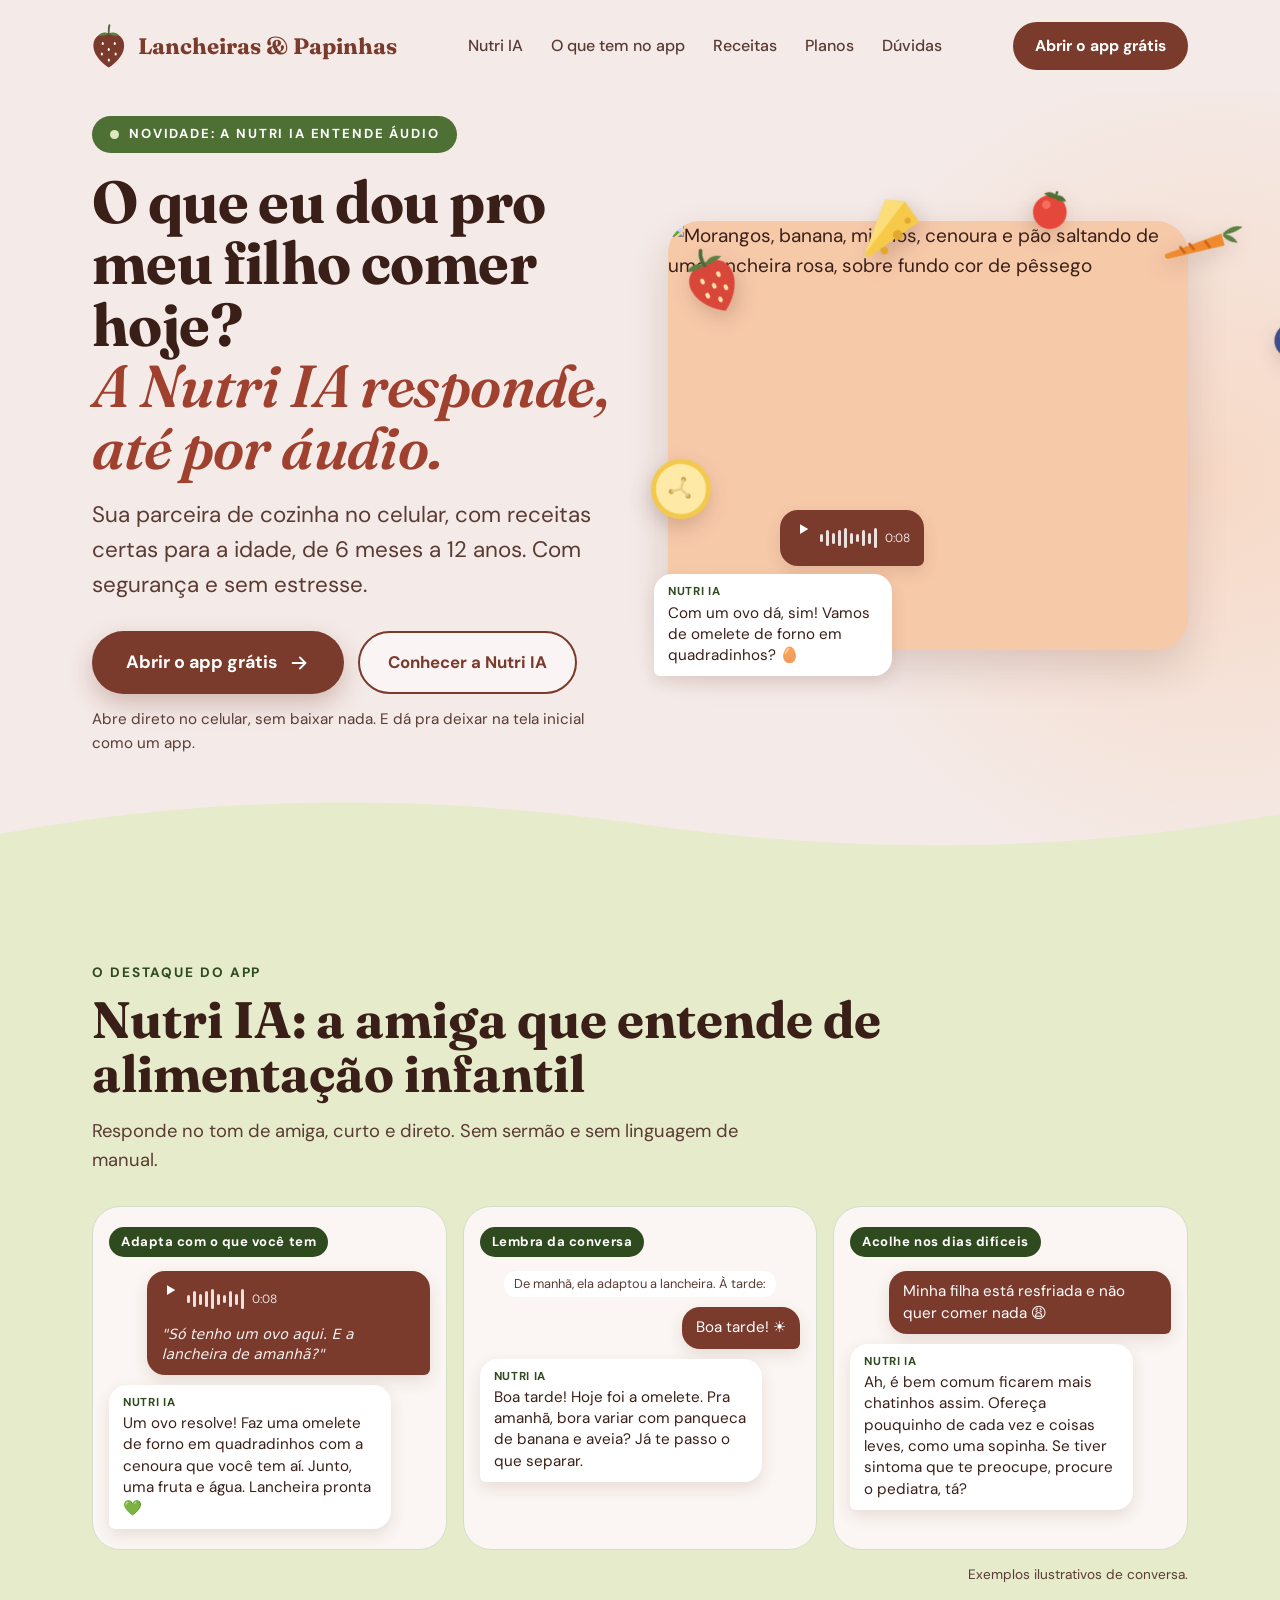
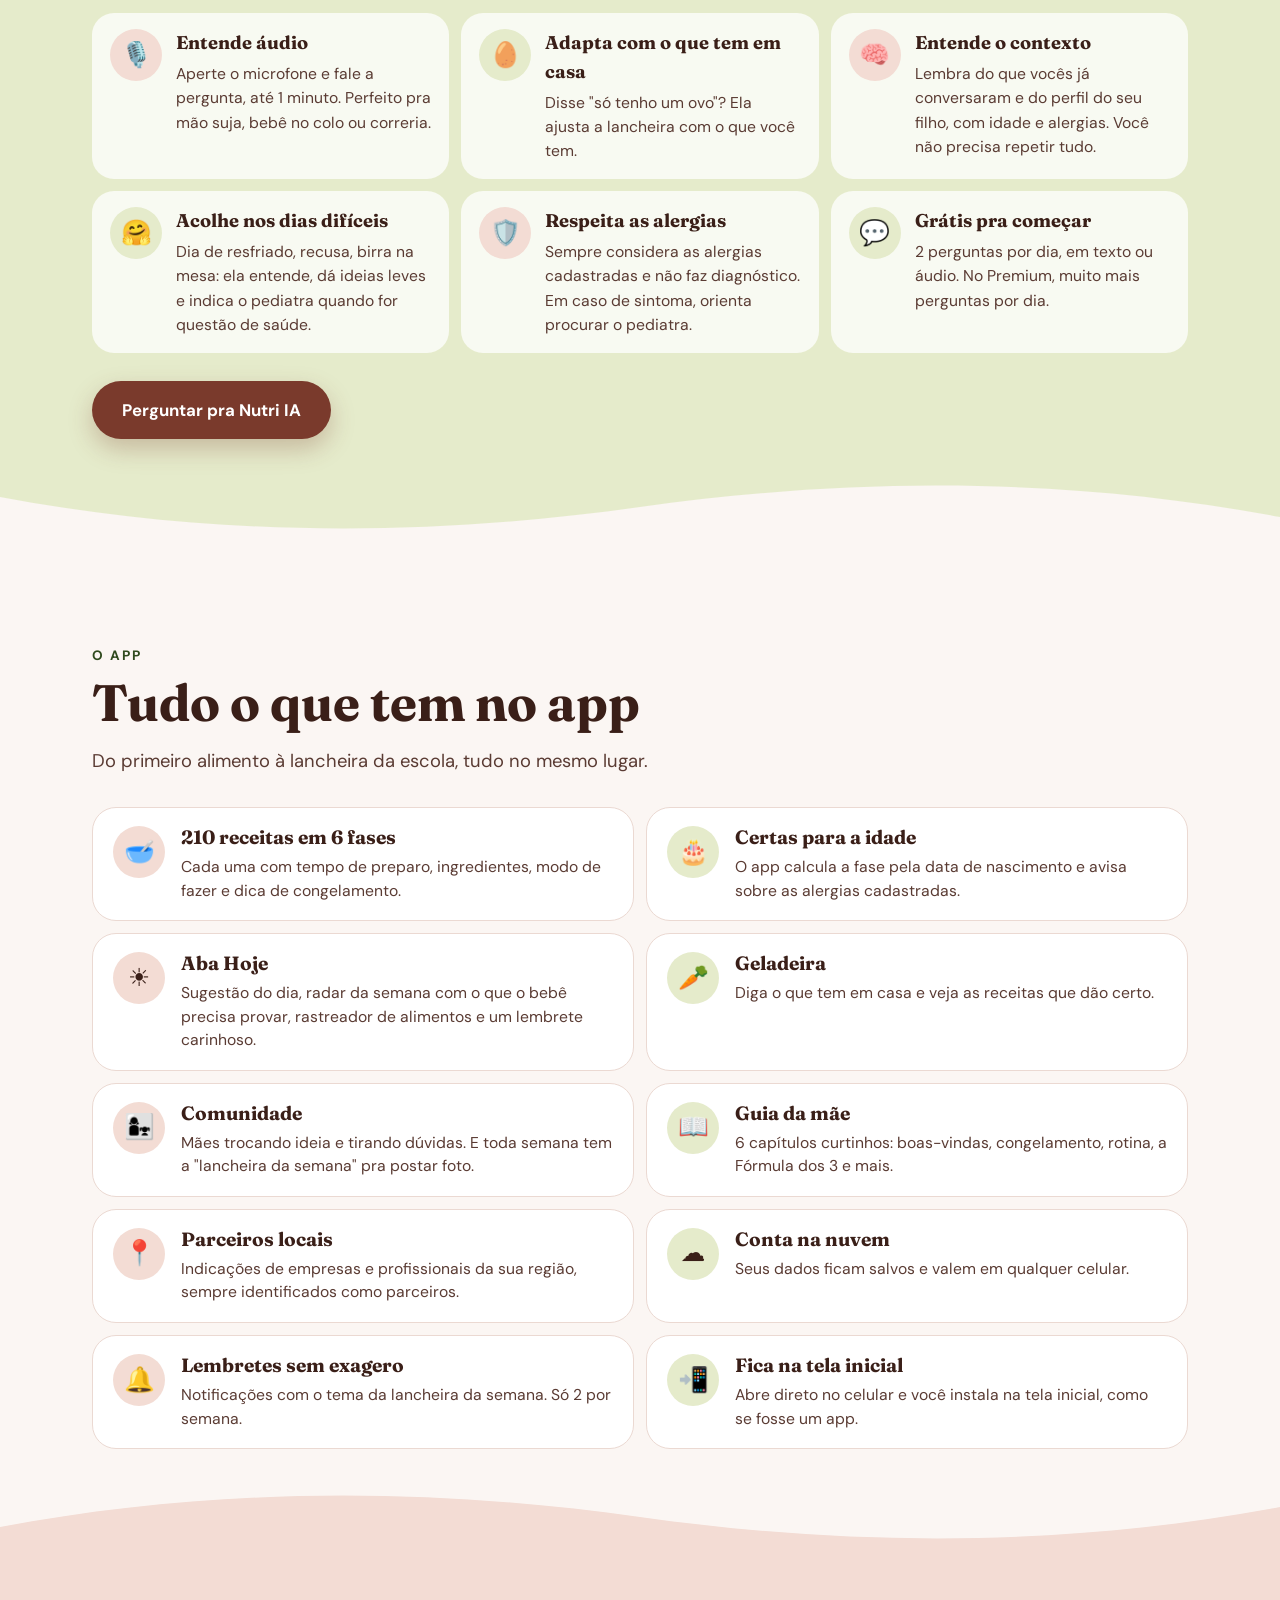
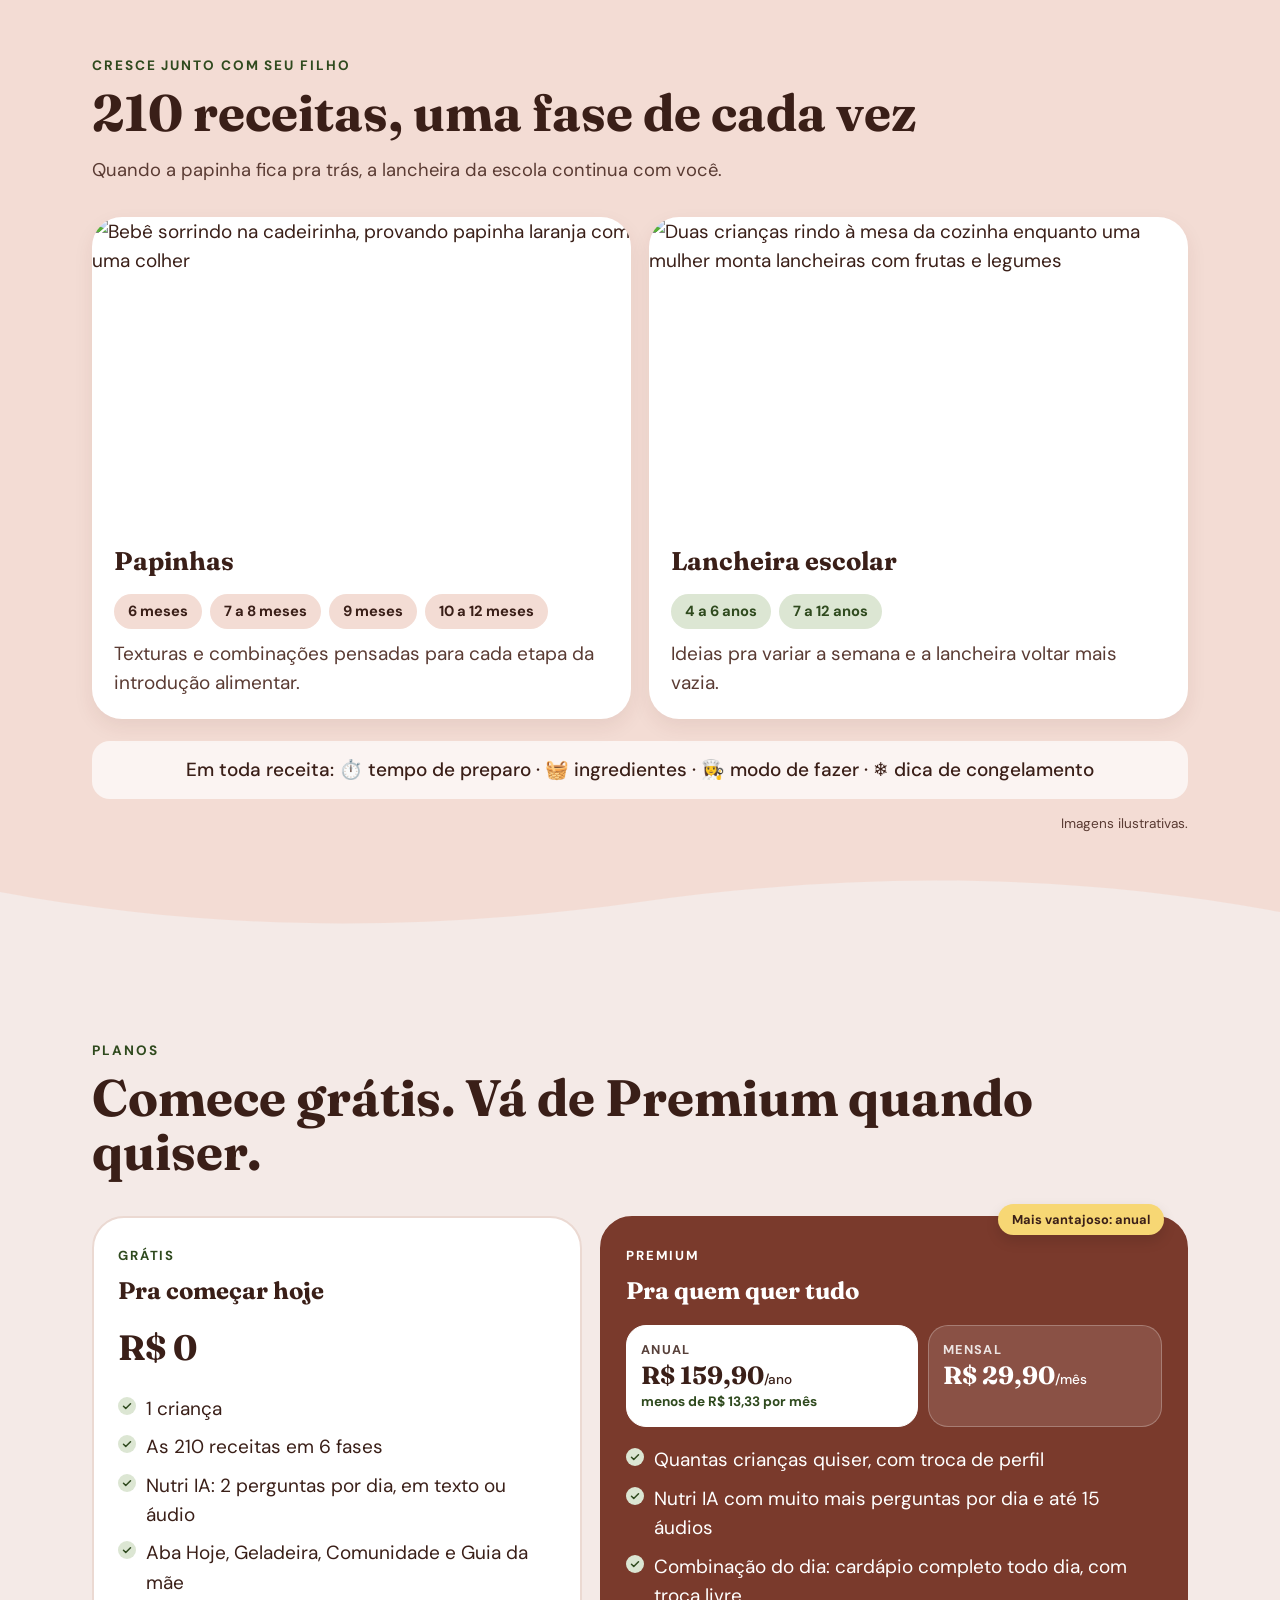
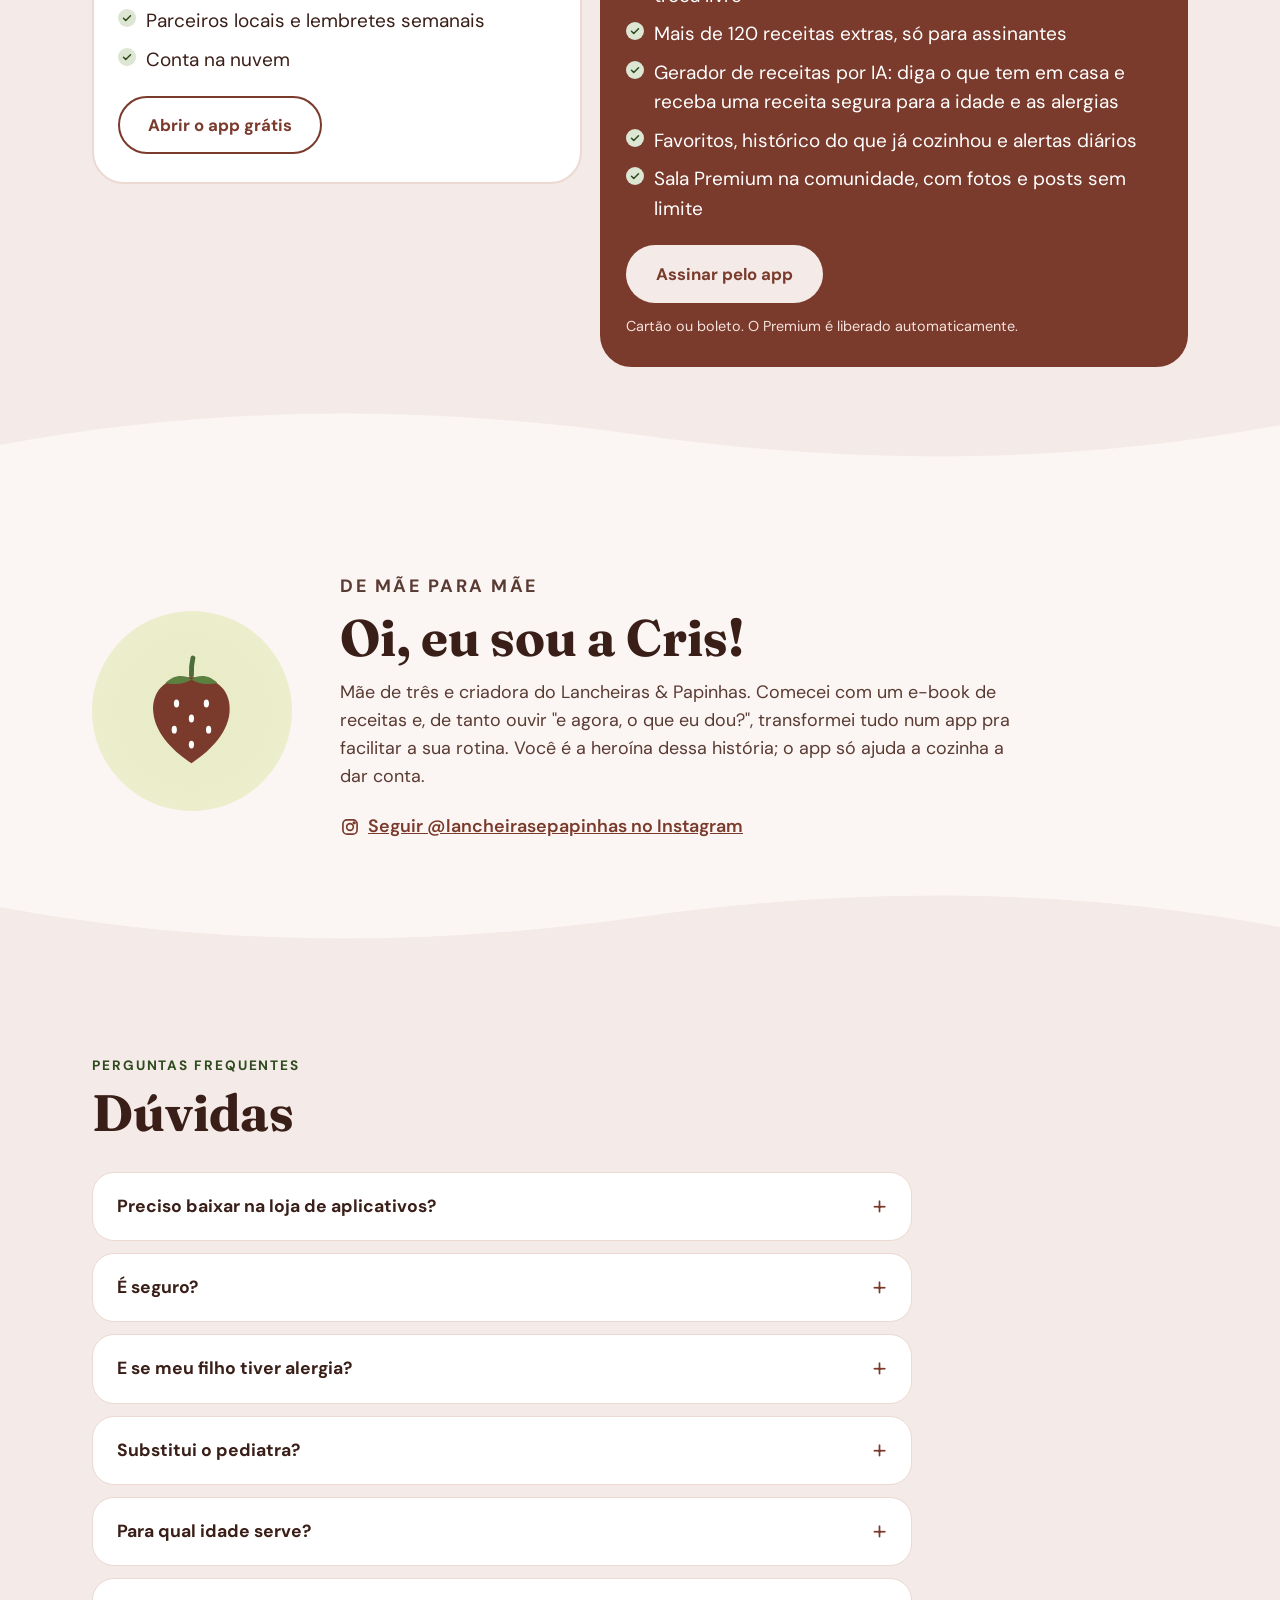
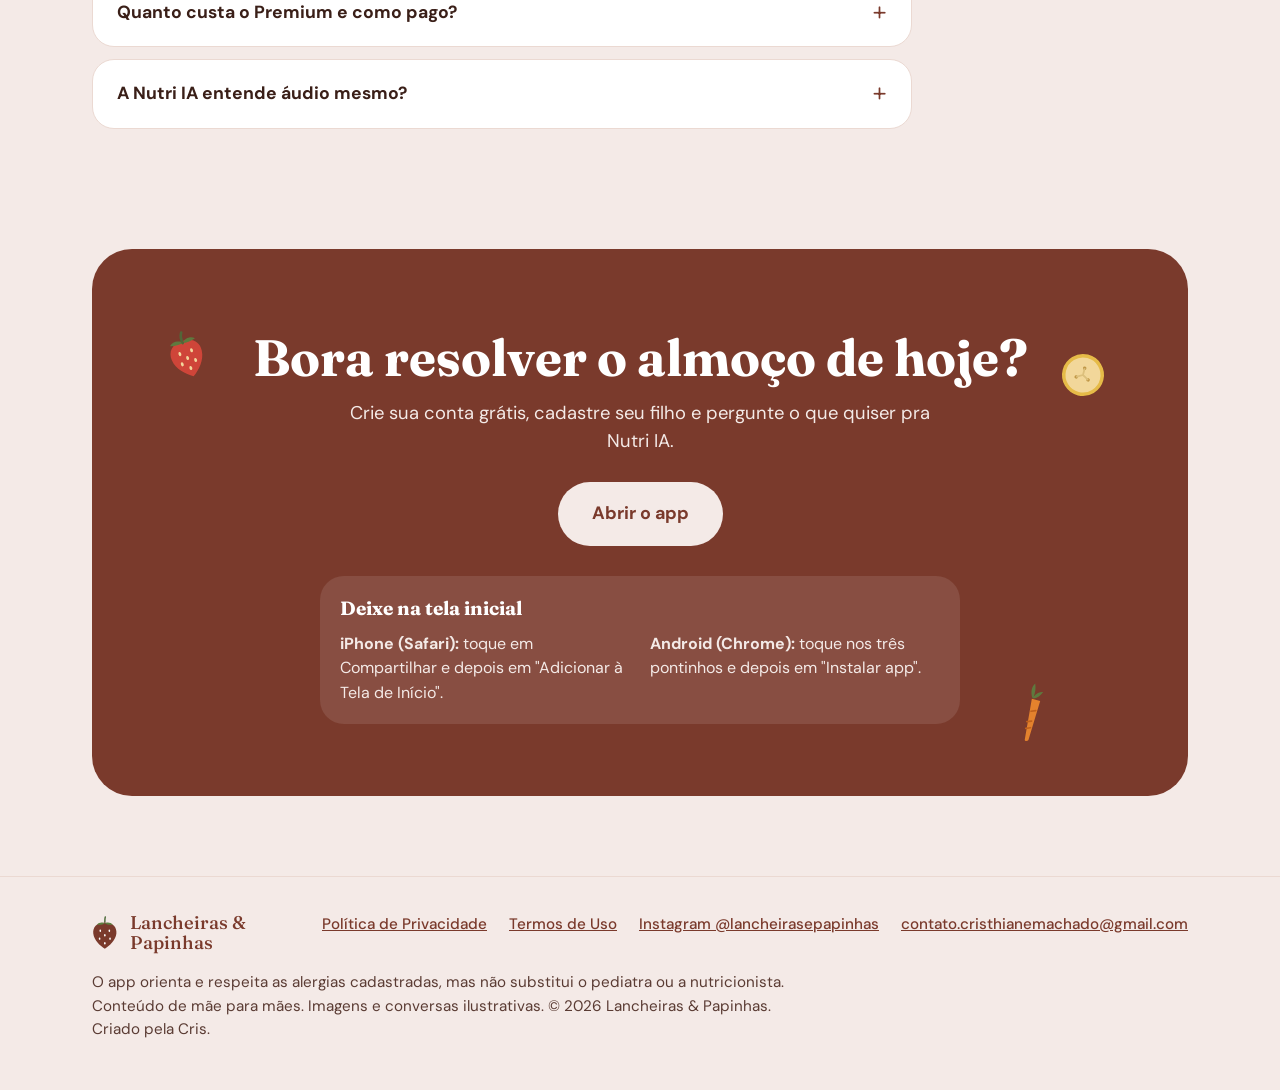
==== commit 4c583e8e: "Novo site: Nutri IA em destaque, 210 receitas, comparativo Grátis x Premium - Topo com a pergunta "o" ====
--- a/index.html
+++ b/index.html
@@ -3,8 +3,8 @@
 <head>
 <meta charset="utf-8">
 <meta name="viewport" content="width=device-width, initial-scale=1">
-<title>Lancheiras &amp; Papinhas: Nutri IA, receitas e lancheiras seguras por idade</title>
-<meta name="description" content="App com Nutri IA que entende áudio, 90 receitas grátis (210 no Premium), aviso de alergias e lancheiras para cada idade, de 6 meses a 12 anos.">
+<title>Lancheiras &amp; Papinhas: o que dar pro seu filho comer hoje</title>
+<meta name="description" content="App com a Nutri IA, que responde até por áudio, 210 receitas por idade de 6 meses a 12 anos e aviso de alergias. Abre direto no celular, sem baixar nada. Grátis para começar.">
 <meta name="theme-color" content="#F4EAE7">
 <link rel="canonical" href="https://lancheirasepapinhas.com.br/">
 <link rel="icon" href="/favicon.svg" type="image/svg+xml">
@@ -12,16 +12,16 @@
 <meta property="og:type" content="website">
 <meta property="og:locale" content="pt_BR">
 <meta property="og:site_name" content="Lancheiras &amp; Papinhas">
-<meta property="og:title" content="O que eu dou pro meu filho comer hoje? A Nutri IA responde, até por áudio.">
-<meta property="og:description" content="App com Nutri IA que entende áudio, 90 receitas grátis (210 no Premium), aviso de alergias e lancheiras para cada idade, de 6 meses a 12 anos.">
+<meta property="og:title" content="O que eu dou pro meu filho comer hoje? A Nutri IA responde.">
+<meta property="og:description" content="Receitas por idade, de 6 meses a 12 anos, e uma amiga que entende de alimentação infantil, até por áudio. Grátis para começar.">
 <meta property="og:url" content="https://lancheirasepapinhas.com.br/">
 <meta property="og:image" content="https://lancheirasepapinhas.com.br/og-image.jpg">
 <meta property="og:image:width" content="1200">
 <meta property="og:image:height" content="630">
 <meta property="og:image:alt" content="Frutas e alimentos saltando de uma lancheira">
 <meta name="twitter:card" content="summary_large_image">
-<meta name="twitter:title" content="O que eu dou pro meu filho comer hoje? A Nutri IA responde, até por áudio.">
-<meta name="twitter:description" content="App com Nutri IA que entende áudio, 90 receitas grátis (210 no Premium), aviso de alergias e lancheiras para cada idade, de 6 meses a 12 anos.">
+<meta name="twitter:title" content="O que eu dou pro meu filho comer hoje? A Nutri IA responde.">
+<meta name="twitter:description" content="Receitas por idade, de 6 meses a 12 anos, e uma amiga que entende de alimentação infantil, até por áudio. Grátis para começar.">
 <meta name="twitter:image" content="https://lancheirasepapinhas.com.br/og-image.jpg">
 <link rel="preload" as="image" href="/assets/img/hero-explosao-alimentos-900.webp" imagesrcset="/assets/img/hero-explosao-alimentos-900.webp 900w, /assets/img/hero-explosao-alimentos.webp 1680w" imagesizes="(min-width:900px) 55vw, 100vw" fetchpriority="high">
 <link rel="preconnect" href="https://fonts.googleapis.com">
@@ -33,7 +33,7 @@
 <script type="application/ld+json">
 {"@context":"https://schema.org","@graph":[
 {"@type":"Organization","@id":"https://lancheirasepapinhas.com.br/#org","name":"Lancheiras & Papinhas","url":"https://lancheirasepapinhas.com.br/","logo":"https://lancheirasepapinhas.com.br/apple-touch-icon.png","sameAs":["https://instagram.com/lancheirasepapinhas"],"email":"contato.cristhianemachado@gmail.com"},
-{"@type":"WebApplication","name":"Lancheiras & Papinhas","url":"https://app.lancheirasepapinhas.com.br/","applicationCategory":"LifestyleApplication","operatingSystem":"Web (navegador do celular)","inLanguage":"pt-BR","description":"App com Nutri IA que entende áudio, 90 receitas grátis (210 no Premium) para bebês e crianças de 6 meses a 12 anos, e aviso de alergias.","offers":[{"@type":"Offer","name":"Grátis","price":"0","priceCurrency":"BRL"},{"@type":"Offer","name":"Premium mensal","price":"29.90","priceCurrency":"BRL"},{"@type":"Offer","name":"Premium anual","price":"159.90","priceCurrency":"BRL"}],"publisher":{"@id":"https://lancheirasepapinhas.com.br/#org"}}
+{"@type":"WebApplication","name":"Lancheiras & Papinhas","url":"https://app.lancheirasepapinhas.com.br/","applicationCategory":"LifestyleApplication","operatingSystem":"Web (navegador do celular)","inLanguage":"pt-BR","description":"Receitas por idade, de 6 meses a 12 anos, com aviso de alergias e a Nutri IA, assistente de alimentação infantil que entende texto e áudio.","offers":[{"@type":"Offer","name":"Grátis","price":"0","priceCurrency":"BRL"},{"@type":"Offer","name":"Premium mensal","price":"29.90","priceCurrency":"BRL"},{"@type":"Offer","name":"Premium anual","price":"159.90","priceCurrency":"BRL"}],"publisher":{"@id":"https://lancheirasepapinhas.com.br/#org"}}
 ]}
 </script>
 <!--
@@ -59,6 +59,9 @@
     </symbol>
     <symbol id="i-ig" viewBox="0 0 24 24"><rect x="3.5" y="3.5" width="17" height="17" rx="5"/><circle cx="12" cy="12" r="4"/><circle cx="17" cy="7" r="1" fill="currentColor"/></symbol>
     <symbol id="i-arrow" viewBox="0 0 24 24"><path d="M5 12h14"/><path d="M13 6l6 6-6 6"/></symbol>
+    <symbol id="i-mic" viewBox="0 0 24 24"><rect x="9" y="3" width="6" height="11" rx="3"/><path d="M5.5 11a6.5 6.5 0 0 0 13 0"/><path d="M12 17.5V21"/></symbol>
+    <symbol id="i-play" viewBox="0 0 24 24"><path d="M8 5.5v13l11-6.5z"/></symbol>
+    <symbol id="i-check" viewBox="0 0 24 24"><path d="M5 12.5l4.5 4.5L19 7.5"/></symbol>
   </defs>
 </svg>
 
@@ -72,9 +75,8 @@
     </a>
     <nav class="nav" aria-label="Principal">
       <a href="#nutri-ia">Nutri IA</a>
-      <a href="#recursos">O que o app faz</a>
-      <a href="#como-funciona">Como funciona</a>
-      <a href="#comecar">Como começar</a>
+      <a href="#recursos">O que tem no app</a>
+      <a href="#receitas">Receitas</a>
       <a href="#planos">Planos</a>
       <a href="#duvidas">Dúvidas</a>
     </nav>
@@ -88,19 +90,23 @@
 <section class="hero" id="topo">
   <div class="container hero-grid">
     <div class="hero-copy">
-      <span class="badge"><span class="pulse" aria-hidden="true"></span>Novo &middot; Nutri IA que entende áudio</span>
+      <span class="badge"><span class="pulse" aria-hidden="true"></span>Novidade: a Nutri IA entende áudio</span>
       <h1>O que eu dou pro meu filho comer hoje? <em>A Nutri IA responde, até por áudio.</em></h1>
-      <p class="lead">A parceira de cozinha da mãe, no celular. Receitas, lancheiras e dicas seguras para cada idade, de 6 meses a 12 anos. Grátis para começar.</p>
+      <p class="lead">Sua parceira de cozinha no celular, com receitas certas para a idade, de 6 meses a 12 anos. Com segurança e sem estresse.</p>
       <div class="cta-row">
         <a class="btn btn-primary btn-lg" href="https://app.lancheirasepapinhas.com.br/" data-app data-cta="hero">Abrir o app grátis<svg aria-hidden="true" class="btn-ico"><use href="#i-arrow"/></svg></a>
         <a class="btn btn-ghost" href="#nutri-ia">Conhecer a Nutri IA</a>
       </div>
-      <p class="note">Funciona direto no celular, sem baixar nada na loja.</p>
+      <p class="note">Abre direto no celular, sem baixar nada. E dá pra deixar na tela inicial como um app.</p>
     </div>
 
     <div class="hero-art" data-parallax>
       <div class="hero-media">
         <img class="hero-img" src="/assets/img/hero-explosao-alimentos-900.webp" srcset="/assets/img/hero-explosao-alimentos-900.webp 900w, /assets/img/hero-explosao-alimentos.webp 1680w" sizes="(min-width:900px) 55vw, 100vw" width="1680" height="944" fetchpriority="high" decoding="async" alt="Morangos, banana, mirtilos, cenoura e pão saltando de uma lancheira rosa, sobre fundo cor de pêssego">
+      </div>
+      <div class="hero-chat" aria-hidden="true">
+        <div class="bubble me audio"><svg class="ico"><use href="#i-play"/></svg><span class="vwave"><i></i><i></i><i></i><i></i><i></i><i></i><i></i><i></i><i></i><i></i></span><small>0:08</small></div>
+        <div class="bubble ai">Com um ovo dá, sim! Vamos de omelete de forno em quadradinhos? 🥚</div>
       </div>
       <div class="burst" aria-hidden="true">
         <span class="ing" style="--x:-300px;--y:-200px;--r:-25deg;--d:.05s;--z:1.2"><img src="/assets/img/ingredientes/morango.svg" width="64" height="64" alt=""></span>
@@ -110,288 +116,151 @@
         <span class="ing" style="--x:-130px;--y:-255px;--r:-35deg;--d:.28s;--z:.9"><img src="/assets/img/ingredientes/queijo.svg" width="64" height="64" alt=""></span>
         <span class="ing sm" style="--x:40px;--y:-270px;--r:20deg;--d:.32s;--z:1.3"><img src="/assets/img/ingredientes/tomate.svg" width="64" height="64" alt=""></span>
         <span class="ing sm" style="--x:-250px;--y:150px;--r:40deg;--d:.36s;--z:.7"><img src="/assets/img/ingredientes/aveia.svg" width="64" height="64" alt=""></span>
-        <span class="ing sm" style="--x:300px;--y:60px;--r:-30deg;--d:.4s;--z:1.1"><img src="/assets/img/ingredientes/folha.svg" width="64" height="64" alt=""></span>
-      </div>
-    </div>
-  </div>
-</section>
-
-<!-- NUTRI IA (destaque) -->
-<section id="nutri-ia" class="sec sec-papel nutri" aria-labelledby="t-nutri">
+      </div>
+    </div>
+  </div>
+</section>
+
+<!-- NUTRI IA -->
+<section id="nutri-ia" class="sec sec-verde" aria-labelledby="t-nutri">
   <svg class="wave" viewBox="0 0 1440 60" preserveAspectRatio="none" aria-hidden="true"><path d="M0 40c240-40 480-40 720-10s480 30 720-10v40H0z"/></svg>
   <div class="container">
-    <div class="nutri-top">
-      <div>
-        <p class="eyebrow">Destaque do app</p>
-        <h2 id="t-nutri" class="reveal">Conheça a Nutri IA, a amiga que entende de alimentação infantil</h2>
-        <p class="section-lead">Responde no tom de amiga, curto e direto, sem sermão e sem linguagem de manual.</p>
-        <ul class="points">
-          <li class="reveal"><span class="fi b" aria-hidden="true">🎤</span><div><h3>Entende áudio</h3><p>Aperte o microfone e fale a pergunta, com até 1 minuto. Ótimo para quem está de mão suja, com bebê no colo ou na correria.</p></div></li>
-          <li class="reveal"><span class="fi g" aria-hidden="true">🥚</span><div><h3>Adapta ao que você tem em casa</h3><p>Só tem um ovo? Conta pra ela e a lancheira é adaptada com o que você tem.</p></div></li>
-          <li class="reveal"><span class="fi b" aria-hidden="true">💬</span><div><h3>Lembra da conversa</h3><p>Ela guarda o que vocês já conversaram e o perfil da criança (idade e alergias). Você não precisa repetir tudo.</p></div></li>
-          <li class="reveal"><span class="fi g" aria-hidden="true">🫶</span><div><h3>Acolhe nos dias difíceis</h3><p>Criança sem vontade de comer? Ela dá ideias leves e, em caso de sintoma ou dúvida de saúde, orienta procurar o pediatra.</p></div></li>
-          <li class="reveal"><span class="fi b" aria-hidden="true">🛡️</span><div><h3>Respeita as alergias</h3><p>Considera as alergias cadastradas. Não faz diagnóstico e não substitui o pediatra.</p></div></li>
-        </ul>
-        <div class="cta-row">
-          <a class="btn btn-primary" href="https://app.lancheirasepapinhas.com.br/" data-app data-cta="nutri-ia">Experimentar a Nutri IA grátis</a>
-        </div>
-        <p class="note">Grátis: 2 perguntas por dia, por texto ou áudio. No Premium, bem mais.</p>
-      </div>
-      <div class="duo">
-        <figure class="shot reveal">
-          <div class="phone-v"><video class="appvid" muted loop playsinline preload="none" width="384" height="790" poster="/assets/img/app-nutri-ovo.webp" aria-label="Tela do app: a mãe diz que só tem um ovo e a Nutri IA explica como fazer duas panquecas de aveia com maçã"><source src="/assets/video/app-nutri-ovo.webm" type="video/webm"><source src="/assets/video/app-nutri-ovo.mp4" type="video/mp4"></video></div>
-          <figcaption>“Só tenho 1 ovo”: ela adapta a receita</figcaption>
-        </figure>
-        <figure class="shot reveal">
-          <div class="phone-v"><video class="appvid" muted loop playsinline preload="none" width="384" height="790" poster="/assets/img/app-nutri-retoma.webp" aria-label="Tela do app: a mãe manda “Oi Nutri, tudo bem?” e a Nutri IA retoma a conversa e oferece uma ideia de lancheira para amanhã"><source src="/assets/video/app-nutri-retoma.webm" type="video/webm"><source src="/assets/video/app-nutri-retoma.mp4" type="video/mp4"></video></div>
-          <figcaption>Um “oi” e ela retoma de onde parou</figcaption>
-        </figure>
-      </div>
-    </div>
-
-    <h3 class="scenes-title reveal">Conversas de exemplo</h3>
+    <p class="eyebrow">O destaque do app</p>
+    <h2 id="t-nutri" class="reveal">Nutri IA: a amiga que entende de alimentação infantil</h2>
+    <p class="section-lead">Responde no tom de amiga, curto e direto. Sem sermão e sem linguagem de manual.</p>
+
     <div class="scenes">
-      <div class="chat reveal">
-        <p class="chat-tag">Cena 1 &middot; “Só tenho um ovo”</p>
-        <div class="bub mae"><span class="mic">🎤 Áudio</span>Só tenho 1 ovo e preciso fazer duas panquecas de aveia com maçã. Como faço?</div>
-        <div class="bub nutri">Dá pra fazer as duas direitinho com esse ovo só! 😊 Bata o ovo com a aveia e a maçã até virar uma massa pastosa e doure na frigideira antiaderente, em duas porções.</div>
-      </div>
-      <div class="chat reveal">
-        <p class="chat-tag">Cena 2 &middot; “Boa tarde”</p>
-        <div class="bub mae">Boa tarde!</div>
-        <div class="bub nutri">Oi! Tudo bem por aqui, e por aí? 😊 Me conta, o que tem na geladeira e na despensa hoje? Posso sugerir uma ideia rápida pra lancheira de amanhã.</div>
-      </div>
-      <div class="chat reveal">
-        <p class="chat-tag">Cena 3 &middot; “Ela está resfriada”</p>
-        <div class="bub mae">Minha filha está resfriada e não quer comer.</div>
-        <div class="bub nutri">É bem comum a criança ficar mais chatinha quando está assim. 💛 Vale oferecer coisas leves e quentinhas, como uma sopinha, em pequenas porções. Se tiver sintoma ou ficar na dúvida, converse com o pediatra.</div>
-      </div>
-    </div>
-    <p class="img-note">Conversas de exemplo. A Nutri IA não faz diagnóstico e não substitui a orientação do pediatra ou da nutricionista.</p>
-  </div>
-</section>
-
-<!-- COMIDA DE VERDADE (texto da marca, sem depoimentos) -->
-<section class="sec sec-rosa emo" aria-labelledby="t-emo">
-  <svg class="wave" viewBox="0 0 1440 60" preserveAspectRatio="none" aria-hidden="true"><path d="M0 40c240-40 480-40 720-10s480 30 720-10v40H0z"/></svg>
-  <div class="container">
-    <p class="eyebrow">Feito na cozinha de casa</p>
-    <h2 id="t-emo" class="reveal">Comida de verdade, sem complicação</h2>
-    <p class="section-lead">Receitas simples, com o que você já tem em casa, pensadas para cada fase: da primeira colherada à lancheira da escola.</p>
-    <div class="emo-grid">
-      <figure class="photo tilt-l reveal">
-        <img src="/assets/img/criancas-felizes-lancheira-720.webp" srcset="/assets/img/criancas-felizes-lancheira-720.webp 720w, /assets/img/criancas-felizes-lancheira.webp 1456w" sizes="(min-width:760px) 45vw, 92vw" width="1456" height="1088" loading="lazy" decoding="async" alt="Duas crianças rindo à mesa da cozinha enquanto uma mulher monta lancheiras com frutas e legumes">
-        <figcaption>Lancheiras para a escola, de 4 a 12 anos</figcaption>
+      <figure class="scene reveal">
+        <figcaption><span class="tagline">Adapta com o que você tem</span></figcaption>
+        <div class="chat">
+          <div class="bubble me audio"><svg class="ico" aria-hidden="true"><use href="#i-play"/></svg><span class="vwave" aria-hidden="true"><i></i><i></i><i></i><i></i><i></i><i></i><i></i><i></i><i></i><i></i></span><small>0:08</small><span class="transcript">"Só tenho um ovo aqui. E a lancheira de amanhã?"</span></div>
+          <div class="bubble ai">Um ovo resolve! Faz uma omelete de forno em quadradinhos com a cenoura que você tem aí. Junto, uma fruta e água. Lancheira pronta 💚</div>
+        </div>
       </figure>
-      <figure class="photo tilt-r reveal">
-        <img src="/assets/img/bebe-papinha-640.webp" srcset="/assets/img/bebe-papinha-640.webp 640w, /assets/img/bebe-papinha.webp 1264w" sizes="(min-width:760px) 45vw, 92vw" width="1264" height="1264" loading="lazy" decoding="async" alt="Bebê sorrindo na cadeirinha, provando papinha laranja com uma colher">
-        <figcaption>Papinhas para a introdução alimentar, a partir de 6 meses</figcaption>
+      <figure class="scene reveal">
+        <figcaption><span class="tagline">Lembra da conversa</span></figcaption>
+        <div class="chat">
+          <div class="time">De manhã, ela adaptou a lancheira. À tarde:</div>
+          <div class="bubble me">Boa tarde! ☀️</div>
+          <div class="bubble ai">Boa tarde! Hoje foi a omelete. Pra amanhã, bora variar com panqueca de banana e aveia? Já te passo o que separar.</div>
+        </div>
       </figure>
-    </div>
-    <p class="img-note">Imagens ilustrativas.</p>
-    <div class="cta-row center">
-      <a class="btn btn-primary" href="https://app.lancheirasepapinhas.com.br/" data-app data-cta="comida-de-verdade">Abrir o app grátis</a>
-    </div>
-  </div>
-</section>
-
-<!-- DOR -->
-<section class="sec sec-creme" aria-labelledby="t-dor">
+      <figure class="scene reveal">
+        <figcaption><span class="tagline">Acolhe nos dias difíceis</span></figcaption>
+        <div class="chat">
+          <div class="bubble me">Minha filha está resfriada e não quer comer nada 😩</div>
+          <div class="bubble ai">Ah, é bem comum ficarem mais chatinhos assim. Ofereça pouquinho de cada vez e coisas leves, como uma sopinha. Se tiver sintoma que te preocupe, procure o pediatra, tá?</div>
+        </div>
+      </figure>
+    </div>
+    <p class="img-note">Exemplos ilustrativos de conversa.</p>
+
+    <ul class="nutri-points">
+      <li class="reveal"><span class="fi b" aria-hidden="true">🎙️</span><div><h3>Entende áudio</h3><p>Aperte o microfone e fale a pergunta, até 1 minuto. Perfeito pra mão suja, bebê no colo ou correria.</p></div></li>
+      <li class="reveal"><span class="fi g" aria-hidden="true">🥚</span><div><h3>Adapta com o que tem em casa</h3><p>Disse "só tenho um ovo"? Ela ajusta a lancheira com o que você tem.</p></div></li>
+      <li class="reveal"><span class="fi b" aria-hidden="true">🧠</span><div><h3>Entende o contexto</h3><p>Lembra do que vocês já conversaram e do perfil do seu filho, com idade e alergias. Você não precisa repetir tudo.</p></div></li>
+      <li class="reveal"><span class="fi g" aria-hidden="true">🤗</span><div><h3>Acolhe nos dias difíceis</h3><p>Dia de resfriado, recusa, birra na mesa: ela entende, dá ideias leves e indica o pediatra quando for questão de saúde.</p></div></li>
+      <li class="reveal"><span class="fi b" aria-hidden="true">🛡️</span><div><h3>Respeita as alergias</h3><p>Sempre considera as alergias cadastradas e não faz diagnóstico. Em caso de sintoma, orienta procurar o pediatra.</p></div></li>
+      <li class="reveal"><span class="fi g" aria-hidden="true">💬</span><div><h3>Grátis pra começar</h3><p>2 perguntas por dia, em texto ou áudio. No Premium, muito mais perguntas por dia.</p></div></li>
+    </ul>
+    <div class="cta-row">
+      <a class="btn btn-primary" href="https://app.lancheirasepapinhas.com.br/" data-app data-cta="nutri-ia">Perguntar pra Nutri IA</a>
+    </div>
+  </div>
+</section>
+
+<!-- TUDO O QUE TEM NO APP -->
+<section id="recursos" class="sec sec-papel" aria-labelledby="t-recursos">
   <svg class="wave" viewBox="0 0 1440 60" preserveAspectRatio="none" aria-hidden="true"><path d="M0 20c240 40 480 40 720 10s480-30 720 10v20H0z"/></svg>
-  <div class="container">
-    <p class="eyebrow">Todo dia é igual</p>
-    <h2 id="t-dor" class="reveal">A pergunta que toda mãe faz</h2>
-    <div class="questions">
-      <div class="q reveal">O que eu coloco na lancheira hoje?</div>
-      <div class="q reveal">O que eu tenho na geladeira que dá pra fazer?</div>
-      <div class="q reveal">Será que ele já pode comer isso?</div>
-    </div>
-    <p class="pull">O <strong>Lancheiras &amp; Papinhas</strong> nasceu dessas perguntas, vividas na cozinha de uma mãe de três.</p>
-  </div>
-</section>
-
-<!-- O QUE O APP JA FAZ -->
-<section id="recursos" class="sec sec-papel" aria-labelledby="t-recursos">
-  <svg class="wave" viewBox="0 0 1440 60" preserveAspectRatio="none" aria-hidden="true"><path d="M0 40c240-40 480-40 720-10s480 30 720-10v40H0z"/></svg>
   <div class="container">
     <p class="eyebrow">O app</p>
     <h2 id="t-recursos" class="reveal">Tudo o que tem no app</h2>
-    <p class="section-lead">Tudo isso já está no app, funcionando no seu celular.</p>
-
+    <p class="section-lead">Do primeiro alimento à lancheira da escola, tudo no mesmo lugar.</p>
     <ul class="feats">
-      <li class="feat reveal"><span class="fi b" aria-hidden="true">🥣</span><div><h3>Receitas em 6 fases: 90 grátis, 210 no Premium</h3><p>Papinhas de 6 meses, 7 a 8 meses, 9 meses e 10 a 12 meses, e lancheira escolar de 4 a 6 anos e de 7 a 12 anos. Cada receita tem tempo de preparo, ingredientes, modo de fazer e dica de congelamento.</p></div></li>
-      <li class="feat reveal"><span class="fi g" aria-hidden="true">🎂</span><div><h3>Receita certa para a idade</h3><p>O app calcula a fase pela data de nascimento e avisa as alergias cadastradas.</p></div></li>
-      <li class="feat reveal"><span class="fi b" aria-hidden="true">☀️</span><div><h3>Aba “Hoje”</h3><p>Sugestão do dia, radar da semana (o que o bebê precisa provar), rastreador de alimentos e um lembrete carinhoso. O rastreador zera toda segunda.</p></div></li>
-      <li class="feat reveal"><span class="fi g" aria-hidden="true">🥕</span><div><h3>Geladeira</h3><p>Você diz o que tem em casa e o app mostra as receitas que dão certo.</p></div></li>
-      <li class="feat reveal"><span class="fi b" aria-hidden="true">💬</span><div><h3>Nutri IA, até por áudio</h3><p>A amiga que entende de alimentação infantil. Considera a idade e as alergias cadastradas. Veja <a href="#nutri-ia">como ela funciona</a>.</p></div></li>
-      <li class="feat reveal"><span class="fi g" aria-hidden="true">👩‍👧</span><div><h3>Comunidade de mães</h3><p>As mães trocam ideia e tiram dúvidas. Toda semana tem a “lancheira da semana” para você postar a foto da sua.</p></div></li>
-      <li class="feat reveal"><span class="fi b" aria-hidden="true">📖</span><div><h3>Guia da mãe</h3><p>6 capítulos curtinhos, de mãe para mãe: boas-vindas, congelamento, rotina, a Fórmula dos 3 e mais.</p></div></li>
-      <li class="feat reveal"><span class="fi g" aria-hidden="true">🤝</span><div><h3>Parceiros locais</h3><p>Indicações de empresas e profissionais úteis na rotina com crianças, sempre com o selo “Parceiro”.</p></div></li>
-      <li class="feat reveal"><span class="fi b" aria-hidden="true">☁️</span><div><h3>Conta na nuvem</h3><p>Seus dados ficam salvos e valem em qualquer celular.</p></div></li>
-      <li class="feat reveal"><span class="fi g" aria-hidden="true">🔔</span><div><h3>Lembretes por notificação</h3><p>Com o tema da lancheira da semana. São só 2 por semana, sem encher o seu celular.</p></div></li>
-      <li class="feat reveal"><span class="fi b" aria-hidden="true">📲</span><div><h3>Fica na tela inicial</h3><p>Instala como se fosse um app, sem baixar nada na loja.</p></div></li>
+      <li class="feat reveal"><span class="fi b" aria-hidden="true">🥣</span><div><h3>210 receitas em 6 fases</h3><p>Cada uma com tempo de preparo, ingredientes, modo de fazer e dica de congelamento.</p></div></li>
+      <li class="feat reveal"><span class="fi g" aria-hidden="true">🎂</span><div><h3>Certas para a idade</h3><p>O app calcula a fase pela data de nascimento e avisa sobre as alergias cadastradas.</p></div></li>
+      <li class="feat reveal"><span class="fi b" aria-hidden="true">☀️</span><div><h3>Aba Hoje</h3><p>Sugestão do dia, radar da semana com o que o bebê precisa provar, rastreador de alimentos e um lembrete carinhoso.</p></div></li>
+      <li class="feat reveal"><span class="fi g" aria-hidden="true">🥕</span><div><h3>Geladeira</h3><p>Diga o que tem em casa e veja as receitas que dão certo.</p></div></li>
+      <li class="feat reveal"><span class="fi b" aria-hidden="true">👩‍👧</span><div><h3>Comunidade</h3><p>Mães trocando ideia e tirando dúvidas. E toda semana tem a "lancheira da semana" pra postar foto.</p></div></li>
+      <li class="feat reveal"><span class="fi g" aria-hidden="true">📖</span><div><h3>Guia da mãe</h3><p>6 capítulos curtinhos: boas-vindas, congelamento, rotina, a Fórmula dos 3 e mais.</p></div></li>
+      <li class="feat reveal"><span class="fi b" aria-hidden="true">📍</span><div><h3>Parceiros locais</h3><p>Indicações de empresas e profissionais da sua região, sempre identificados como parceiros.</p></div></li>
+      <li class="feat reveal"><span class="fi g" aria-hidden="true">☁️</span><div><h3>Conta na nuvem</h3><p>Seus dados ficam salvos e valem em qualquer celular.</p></div></li>
+      <li class="feat reveal"><span class="fi b" aria-hidden="true">🔔</span><div><h3>Lembretes sem exagero</h3><p>Notificações com o tema da lancheira da semana. Só 2 por semana.</p></div></li>
+      <li class="feat reveal"><span class="fi g" aria-hidden="true">📲</span><div><h3>Fica na tela inicial</h3><p>Abre direto no celular e você instala na tela inicial, como se fosse um app.</p></div></li>
     </ul>
-
-    <div class="safety reveal">
-      <span class="fi g" aria-hidden="true">🛡️</span>
-      <div>
-        <h3>Segurança em primeiro lugar</h3>
-        <ul>
-          <li>Sem sal, açúcar, mel, suco ou ultraprocessados antes dos 2 anos.</li>
-          <li>Orientação de textura e corte para reduzir o risco de engasgo.</li>
-          <li>Em urgência, a Nutri IA indica o SAMU (192).</li>
-        </ul>
-      </div>
-    </div>
-
-    <div class="roadmap">
-      <div class="rm now reveal">
-        <p class="when">Agora</p>
-        <h3>Tudo o que está aqui em cima</h3>
-        <p>Receitas por fase, Nutri IA com áudio, Geladeira, Hoje, Comunidade, Guia da mãe, Parceiros locais, conta na nuvem e Premium.</p>
-      </div>
-      <div class="rm reveal">
-        <p class="when">Em breve</p>
-        <h3>Vem mais por aí</h3>
-        <ul>
-          <li>App na App Store e no Google Play</li>
-          <li>Gerador de receitas por IA (Premium): você diz o que tem em casa e recebe uma receita segura para a idade e as alergias</li>
-        </ul>
-        <a class="link-arrow" href="https://instagram.com/lancheirasepapinhas" target="_blank" rel="noopener">Quero ser avisada<svg aria-hidden="true"><use href="#i-arrow"/></svg></a>
-      </div>
-    </div>
-  </div>
-</section>
-
-<!-- COMO FUNCIONA -->
-<section id="como-funciona" class="sec sec-verde" aria-labelledby="t-como-funciona">
+  </div>
+</section>
+
+<!-- RECEITAS POR FASE -->
+<section id="receitas" class="sec sec-rosa" aria-labelledby="t-receitas">
+  <svg class="wave" viewBox="0 0 1440 60" preserveAspectRatio="none" aria-hidden="true"><path d="M0 40c240-40 480-40 720-10s480 30 720-10v40H0z"/></svg>
+  <div class="container">
+    <p class="eyebrow">Cresce junto com seu filho</p>
+    <h2 id="t-receitas" class="reveal">210 receitas, uma fase de cada vez</h2>
+    <p class="section-lead">Quando a papinha fica pra trás, a lancheira da escola continua com você.</p>
+    <div class="phases">
+      <div class="phase-group reveal">
+        <img src="/assets/img/bebe-papinha-640.webp" srcset="/assets/img/bebe-papinha-640.webp 640w, /assets/img/bebe-papinha.webp 1264w" sizes="(min-width:760px) 45vw, 92vw" width="1264" height="1264" loading="lazy" decoding="async" alt="Bebê sorrindo na cadeirinha, provando papinha laranja com uma colher">
+        <div class="phase-body">
+          <h3>Papinhas</h3>
+          <ul class="chips-lg"><li>6 meses</li><li>7 a 8 meses</li><li>9 meses</li><li>10 a 12 meses</li></ul>
+          <p>Texturas e combinações pensadas para cada etapa da introdução alimentar.</p>
+        </div>
+      </div>
+      <div class="phase-group g reveal">
+        <img src="/assets/img/criancas-felizes-lancheira-720.webp" srcset="/assets/img/criancas-felizes-lancheira-720.webp 720w, /assets/img/criancas-felizes-lancheira.webp 1456w" sizes="(min-width:760px) 45vw, 92vw" width="1456" height="1088" loading="lazy" decoding="async" alt="Duas crianças rindo à mesa da cozinha enquanto uma mulher monta lancheiras com frutas e legumes">
+        <div class="phase-body">
+          <h3>Lancheira escolar</h3>
+          <ul class="chips-lg"><li>4 a 6 anos</li><li>7 a 12 anos</li></ul>
+          <p>Ideias pra variar a semana e a lancheira voltar mais vazia.</p>
+        </div>
+      </div>
+    </div>
+    <p class="recipe-note">Em toda receita: ⏱️ tempo de preparo · 🧺 ingredientes · 👩‍🍳 modo de fazer · ❄️ dica de congelamento</p>
+    <p class="img-note">Imagens ilustrativas.</p>
+  </div>
+</section>
+
+<!-- PLANOS -->
+<section id="planos" class="sec sec-creme" aria-labelledby="t-planos">
   <svg class="wave" viewBox="0 0 1440 60" preserveAspectRatio="none" aria-hidden="true"><path d="M0 20c240 40 480 40 720 10s480-30 720 10v20H0z"/></svg>
-  <div class="container demo-grid">
-    <div>
-      <p class="eyebrow">Por dentro</p>
-      <h2 id="t-como-funciona" class="reveal">Veja o app em 30 segundos</h2>
-      <ol class="flow">
-        <li class="reveal"><span>1</span>Escolha a idade do seu filho.</li>
-        <li class="reveal"><span>2</span>Abra a Geladeira e marque o que tem em casa.</li>
-        <li class="reveal"><span>3</span>Veja a receita, com preparo, congelamento e nota de segurança.</li>
-        <li class="reveal"><span>4</span>Bateu a dúvida? Pergunte à Nutri IA, por texto ou áudio.</li>
-      </ol>
-      <div class="cta-row">
-        <a class="btn btn-primary" href="https://app.lancheirasepapinhas.com.br/" data-app data-cta="como-funciona">Abrir o app grátis</a>
-      </div>
-    </div>
-
-    <figure class="shot big reveal">
-      <div class="phone-v"><video class="appvid" muted loop playsinline preload="none" width="384" height="790" poster="/assets/img/app-demo-30s.webp" aria-label="Gravação da tela do app: receitas por idade, Nutri IA e Geladeira em uso"><source src="/assets/video/app-demo-30s.webm" type="video/webm"><source src="/assets/video/app-demo-30s.mp4" type="video/mp4"></video></div>
-      <figcaption>Gravação real da tela do app</figcaption>
-    </figure>
-  </div>
-    <div class="container shots">
-      <figure class="shot reveal">
-        <div class="phone-v"><video class="appvid" muted loop playsinline preload="none" width="384" height="790" poster="/assets/img/app-geladeira.webp" aria-label="Tela do app: Geladeira, com ingredientes marcados e receitas possíveis"><source src="/assets/video/app-geladeira.webm" type="video/webm"><source src="/assets/video/app-geladeira.mp4" type="video/mp4"></video></div>
-        <figcaption><strong>Geladeira:</strong> marque o que tem em casa e veja o que dá pra fazer</figcaption>
-      </figure>
-      <figure class="shot reveal">
-        <div class="phone-v"><video class="appvid" muted loop playsinline preload="none" width="384" height="790" poster="/assets/img/app-hoje.webp" aria-label="Tela do app: aba Hoje, com sugestão do dia, radar da semana e rastreador de alimentos"><source src="/assets/video/app-hoje.webm" type="video/webm"><source src="/assets/video/app-hoje.mp4" type="video/mp4"></video></div>
-        <figcaption><strong>Hoje:</strong> sugestão do dia, radar da semana e rastreador</figcaption>
-      </figure>
-    </div>
-</section>
-
-<!-- CRESCE JUNTO -->
-<section class="sec sec-creme" aria-labelledby="t-idades">
-  <svg class="wave" viewBox="0 0 1440 60" preserveAspectRatio="none" aria-hidden="true"><path d="M0 40c240-40 480-40 720-10s480 30 720-10v40H0z"/></svg>
-  <div class="container">
-    <p class="eyebrow">Receitas por fase</p>
-    <h2 id="t-idades" class="reveal">Seu filho não come papinha pra sempre</h2>
-    <p class="section-lead">Por isso o app acompanha a criança: quando a papinha fica pra trás, a lancheira da escola continua com você. São 6 fases, com tempo de preparo, ingredientes, modo de fazer e dica de congelamento.</p>
-    <div class="ages">
-      <div class="age b reveal">
-        <img src="/assets/img/bebe-papinha-640.webp" width="640" height="640" loading="lazy" decoding="async" alt="">
-        <div class="age-txt"><h3>Papinhas</h3><p>Receitas organizadas por faixa de meses, pra cada fase da introdução alimentar.</p><ul class="chips"><li>6 meses</li><li>7 a 8 meses</li><li>9 meses</li><li>10 a 12 meses</li></ul></div>
-      </div>
-      <div class="age g reveal">
-        <img src="/assets/img/criancas-felizes-lancheira-720.webp" width="720" height="538" loading="lazy" decoding="async" alt="">
-        <div class="age-txt"><h3>Lancheira escolar</h3><p>Ideias organizadas por faixa de anos, até os 12 anos, pra não cair na mesma lancheira toda semana.</p><ul class="chips"><li>4 a 6 anos</li><li>7 a 12 anos</li></ul></div>
-      </div>
-    </div>
-  </div>
-</section>
-
-<!-- COMO COMECAR (escura) -->
-<section id="comecar" class="sec sec-escura" aria-labelledby="t-comecar">
-  <svg class="wave" viewBox="0 0 1440 60" preserveAspectRatio="none" aria-hidden="true"><path d="M0 20c240 40 480 40 720 10s480-30 720 10v20H0z"/></svg>
-  <div class="container">
-    <p class="eyebrow">Em 2 minutos</p>
-    <h2 id="t-comecar" class="reveal">Como começar</h2>
-    <ol class="steps">
-      <li class="reveal"><h3>Crie sua conta</h3><p>Abra o app e crie sua conta com e-mail e senha. É grátis.</p></li>
-      <li class="reveal"><h3>Cadastre seu filho</h3><p>Nome, data de nascimento e alergias.</p></li>
-      <li class="reveal"><h3>Salve na tela inicial</h3><p><strong>iPhone (Safari):</strong> Compartilhar &gt; "Adicionar à Tela de Início".<br><strong>Android (Chrome):</strong> três pontinhos &gt; "Instalar app".</p></li>
-      <li class="reveal"><h3>Comece pelo de hoje</h3><p>Veja as ideias de hoje e pergunte o que quiser à Nutri IA, por texto ou áudio.</p></li>
-    </ol>
-    <div class="cta-row">
-      <a class="btn btn-light btn-lg" href="https://app.lancheirasepapinhas.com.br/" data-app data-cta="como-comecar">Abrir o app grátis<svg aria-hidden="true" class="btn-ico"><use href="#i-arrow"/></svg></a>
-    </div>
-  </div>
-</section>
-
-<!--
-  DEPOIMENTOS - ESPAÇO RESERVADO (oculto até ter depoimentos reais).
-  Use só depoimentos reais, com nome e permissão por escrito da pessoa. Para ativar, tire este bloco de dentro do comentário.
-
-<section class="sec sec-rosa" aria-labelledby="t-prova">
-  <div class="container">
-    <p class="eyebrow">Quem já usa</p>
-    <h2 id="t-prova">O que as mães estão dizendo</h2>
-    <div class="quotes">
-      <blockquote class="quote"><p>TEXTO DO DEPOIMENTO REAL</p><footer>NOME, mãe de NOME DA CRIANÇA (IDADE)</footer></blockquote>
-      <blockquote class="quote"><p>TEXTO DO DEPOIMENTO REAL</p><footer>NOME, mãe de NOME DA CRIANÇA (IDADE)</footer></blockquote>
-      <blockquote class="quote"><p>TEXTO DO DEPOIMENTO REAL</p><footer>NOME, mãe de NOME DA CRIANÇA (IDADE)</footer></blockquote>
-    </div>
-  </div>
-</section>
--->
-
-<!-- PLANOS -->
-<section id="planos" class="sec sec-verde" aria-labelledby="t-planos">
-  <svg class="wave" viewBox="0 0 1440 60" preserveAspectRatio="none" aria-hidden="true"><path d="M0 40c240-40 480-40 720-10s480 30 720-10v40H0z"/></svg>
   <div class="container">
     <p class="eyebrow">Planos</p>
-    <h2 id="t-planos" class="reveal">Comece grátis, vá além quando quiser</h2>
-    <div class="plans">
-      <div class="plan reveal">
-        <p class="when">Para começar</p>
-        <h3>Grátis</h3>
-        <p class="price">R$ 0</p>
-        <ul>
+    <h2 id="t-planos" class="reveal">Comece grátis. Vá de Premium quando quiser.</h2>
+    <div class="pricing">
+      <div class="price-card reveal">
+        <p class="when">Grátis</p>
+        <h3>Pra começar hoje</h3>
+        <p class="price"><strong>R$ 0</strong></p>
+        <ul class="checks">
           <li>1 criança</li>
-          <li>90 receitas completas</li>
-          <li>Nutri IA: 2 perguntas por dia, por texto ou áudio</li>
-          <li>1 combinação do dia por semana (amostra)</li>
-          <li>Hoje, Geladeira, Guia da mãe e Comunidade</li>
-          <li>Lembretes por notificação, só 2 por semana</li>
+          <li>As 210 receitas em 6 fases</li>
+          <li>Nutri IA: 2 perguntas por dia, em texto ou áudio</li>
+          <li>Aba Hoje, Geladeira, Comunidade e Guia da mãe</li>
+          <li>Parceiros locais e lembretes semanais</li>
+          <li>Conta na nuvem</li>
         </ul>
         <a class="btn btn-ghost" href="https://app.lancheirasepapinhas.com.br/" data-app data-cta="plano-gratis">Abrir o app grátis</a>
       </div>
-      <div class="plan now reveal">
+      <div class="price-card premium reveal">
+        <span class="ribbon">Mais vantajoso: anual</span>
         <p class="when">Premium</p>
-        <h3>Tudo do grátis, e mais</h3>
-        <div class="prices">
-          <div class="pr best"><span class="pr-tag">Melhor valor</span><strong>R$ 159,90</strong><span>por ano</span><small>o ano inteiro por menos de R$ 13,33 por mês</small></div>
-          <div class="pr"><strong>R$ 29,90</strong><span>por mês</span><small>pagamento mensal</small></div>
-        </div>
-        <ul>
+        <h3>Pra quem quer tudo</h3>
+        <div class="price-options">
+          <div class="opt best"><span class="opt-name">Anual</span><strong>R$ 159,90<small>/ano</small></strong><span class="opt-note">menos de R$ 13,33 por mês</span></div>
+          <div class="opt"><span class="opt-name">Mensal</span><strong>R$ 29,90<small>/mês</small></strong></div>
+        </div>
+        <ul class="checks">
           <li>Quantas crianças quiser, com troca de perfil</li>
-          <li>210 receitas: mais 120 receitas extras, só para assinantes</li>
           <li>Nutri IA com muito mais perguntas por dia e até 15 áudios</li>
-          <li>Combinação do dia todos os dias, com troca livre</li>
+          <li>Combinação do dia: cardápio completo todo dia, com troca livre</li>
+          <li>Mais de 120 receitas extras, só para assinantes</li>
+          <li>Gerador de receitas por IA: diga o que tem em casa e receba uma receita segura para a idade e as alergias</li>
           <li>Favoritos, histórico do que já cozinhou e alertas diários</li>
           <li>Sala Premium na comunidade, com fotos e posts sem limite</li>
-          <li>Gerador de receitas por IA <span class="soon">em breve</span></li>
         </ul>
-        <a class="btn btn-light" href="https://app.lancheirasepapinhas.com.br/" data-app data-cta="plano-premium">Conhecer o Premium no app</a>
-        <p class="pay">Pagamento por cartão ou boleto, com o Premium liberado automaticamente.</p>
+        <a class="btn btn-light" href="https://app.lancheirasepapinhas.com.br/" data-app data-cta="plano-premium">Assinar pelo app</a>
+        <p class="pay-note">Cartão ou boleto. O Premium é liberado automaticamente.</p>
       </div>
     </div>
   </div>
@@ -399,16 +268,13 @@
 
 <!-- QUEM CRIOU -->
 <section id="quem" class="sec sec-papel" aria-labelledby="t-quem">
-  <svg class="wave" viewBox="0 0 1440 60" preserveAspectRatio="none" aria-hidden="true"><path d="M0 20c240 40 480 40 720 10s480-30 720 10v20H0z"/></svg>
+  <svg class="wave" viewBox="0 0 1440 60" preserveAspectRatio="none" aria-hidden="true"><path d="M0 40c240-40 480-40 720-10s480 30 720-10v40H0z"/></svg>
   <div class="container about">
     <div class="about-mark" aria-hidden="true"><svg><use href="#berry"/></svg></div>
     <div>
-      <p class="eyebrow">Quem criou</p>
+      <p class="eyebrow">De mãe para mãe</p>
       <h2 id="t-quem" class="reveal">Oi, eu sou a Cris!</h2>
-      <p>Mãe de três e criadora do Lancheiras &amp; Papinhas. Comecei com um e-book de receitas e, de tanto ouvir "e agora, o que eu dou?", transformei em um app para facilitar a sua rotina.</p>
-      <div class="cta-row">
-        <a class="btn btn-primary" href="https://app.lancheirasepapinhas.com.br/" data-app data-cta="quem-criou">Abrir o app com a Cris</a>
-      </div>
+      <p>Mãe de três e criadora do Lancheiras &amp; Papinhas. Comecei com um e-book de receitas e, de tanto ouvir "e agora, o que eu dou?", transformei tudo num app pra facilitar a sua rotina. Você é a heroína dessa história; o app só ajuda a cozinha a dar conta.</p>
       <p class="follow"><a href="https://instagram.com/lancheirasepapinhas" target="_blank" rel="noopener"><svg aria-hidden="true" class="btn-ico"><use href="#i-ig"/></svg>Seguir @lancheirasepapinhas no Instagram</a></p>
     </div>
   </div>
@@ -416,68 +282,60 @@
 
 <!-- DUVIDAS -->
 <section id="duvidas" class="sec sec-creme" aria-labelledby="t-faq">
-  <svg class="wave" viewBox="0 0 1440 60" preserveAspectRatio="none" aria-hidden="true"><path d="M0 40c240-40 480-40 720-10s480 30 720-10v40H0z"/></svg>
-  <div class="container">
-    <div class="health reveal" role="note">
-      <strong>Importante:</strong> conteúdo de mãe para mães. O app e a Nutri IA <strong>não substituem a orientação do pediatra ou da nutricionista</strong>. Em dúvidas de saúde, alergias e introdução alimentar, converse sempre com o profissional que acompanha seu filho.
-    </div>
+  <svg class="wave" viewBox="0 0 1440 60" preserveAspectRatio="none" aria-hidden="true"><path d="M0 20c240 40 480 40 720 10s480-30 720 10v20H0z"/></svg>
+  <div class="container">
     <p class="eyebrow">Perguntas frequentes</p>
     <h2 id="t-faq" class="reveal">Dúvidas</h2>
     <div class="faq">
       <details>
-        <summary>É grátis?</summary>
-        <p>Sim, para começar. O plano gratuito tem 90 receitas, 2 perguntas por dia na Nutri IA (texto ou áudio) e 1 combinação do dia por semana. O Premium (R$ 29,90 por mês ou R$ 159,90 por ano) libera as 210 receitas e muito mais.</p>
-      </details>
-      <details>
-        <summary>Preciso baixar na loja?</summary>
-        <p>Não. Abra o app no navegador do celular e salve na tela inicial. Em breve também nas lojas.</p>
+        <summary>Preciso baixar na loja de aplicativos?</summary>
+        <p>Não. O app abre direto no celular, sem baixar nada. Se quiser, coloque na tela inicial e ele fica como um app (o passo a passo está logo abaixo).</p>
+      </details>
+      <details>
+        <summary>É seguro?</summary>
+        <p>As receitas são separadas por fase, e o app avisa sobre as alergias que você cadastrar. A Nutri IA respeita essas alergias e não faz diagnóstico. Seus dados ficam na sua conta, e você pode pedir a exclusão quando quiser. Veja a <a href="/privacidade.html">Política de Privacidade</a>.</p>
+      </details>
+      <details>
+        <summary>E se meu filho tiver alergia?</summary>
+        <p>Cadastre as alergias no perfil dele. O app avisa nas receitas e a Nutri IA leva isso em conta nas respostas. Confira sempre os rótulos dos ingredientes.</p>
+      </details>
+      <details>
+        <summary>Substitui o pediatra?</summary>
+        <p>Não. O app e a Nutri IA ajudam no dia a dia da cozinha. Em sintomas ou dúvidas de saúde, a orientação é sempre procurar o pediatra.</p>
       </details>
       <details>
         <summary>Para qual idade serve?</summary>
-        <p>De 6 meses a 12 anos.</p>
-      </details>
-      <details>
-        <summary>Como funciona com alergia?</summary>
-        <p>Você cadastra as alergias no perfil do seu filho, e as receitas com esses ingredientes ficam escondidas ou sinalizadas. Confira sempre os rótulos.</p>
-      </details>
-      <details>
-        <summary>A Nutri IA substitui o pediatra?</summary>
-        <p>Não. Ela ajuda no dia a dia com a alimentação e, em dúvidas de saúde, orienta procurar o pediatra.</p>
-      </details>
-      <details>
-        <summary>Meus dados e os do meu filho estão seguros?</summary>
-        <p>Eles ficam salvos na sua conta, só você acessa e você pode pedir a exclusão a qualquer momento. Veja a <a href="/privacidade.html">Política de Privacidade</a>.</p>
-      </details>
-      <details>
-        <summary>A Nutri IA entende áudio?</summary>
-        <p>Entende. Aperte o microfone e fale a pergunta, com até 1 minuto. No grátis, as 2 perguntas por dia valem para texto ou áudio.</p>
-      </details>
-      <details>
-        <summary>Posso usar com mais de um filho?</summary>
-        <p>No plano grátis, 1 criança. No Premium, quantas crianças você quiser, com troca de perfil.</p>
-      </details>
-      <details>
-        <summary>Como pago o Premium?</summary>
-        <p>Por cartão ou boleto, e o Premium é liberado automaticamente.</p>
-      </details>
-      <details>
-        <summary>Como apago minha conta?</summary>
-        <p>Pelo e-mail <a href="mailto:contato.cristhianemachado@gmail.com">contato.cristhianemachado@gmail.com</a>, em até 15 dias. Em breve também dentro do app.</p>
-      </details>
-    </div>
-  </div>
-</section>
-
-<!-- CTA FINAL -->
+        <p>De 6 meses a 12 anos: papinhas de 6 meses, 7 a 8 meses, 9 meses e 10 a 12 meses, e lancheira escolar de 4 a 6 anos e de 7 a 12 anos.</p>
+      </details>
+      <details>
+        <summary>Quanto custa o Premium e como pago?</summary>
+        <p>R$ 29,90 por mês ou R$ 159,90 por ano. Você paga no cartão ou no boleto, dentro do app, e o Premium é liberado automaticamente.</p>
+      </details>
+      <details>
+        <summary>A Nutri IA entende áudio mesmo?</summary>
+        <p>Sim. Aperte o microfone e fale a pergunta, até 1 minuto. No grátis são 2 perguntas por dia, em texto ou áudio.</p>
+      </details>
+    </div>
+  </div>
+</section>
+
+<!-- CTA FINAL + TELA INICIAL -->
 <section class="final" aria-labelledby="t-final">
   <div class="container">
     <div class="final-box reveal">
       <img class="final-ing a" src="/assets/img/ingredientes/morango.svg" width="64" height="64" alt="">
       <img class="final-ing b" src="/assets/img/ingredientes/banana.svg" width="64" height="64" alt="">
       <img class="final-ing c" src="/assets/img/ingredientes/cenoura.svg" width="64" height="64" alt="">
-      <h2 id="t-final">Bora começar hoje?</h2>
-      <p>Crie sua conta grátis, cadastre seu filho e veja as ideias de hoje.</p>
-      <a class="btn btn-light btn-lg" href="https://app.lancheirasepapinhas.com.br/" data-app data-cta="final">Abrir o app grátis</a>
+      <h2 id="t-final">Bora resolver o almoço de hoje?</h2>
+      <p>Crie sua conta grátis, cadastre seu filho e pergunte o que quiser pra Nutri IA.</p>
+      <a class="btn btn-light btn-lg" href="https://app.lancheirasepapinhas.com.br/" data-app data-cta="final">Abrir o app</a>
+      <div class="install">
+        <h3>Deixe na tela inicial</h3>
+        <div class="install-grid">
+          <p><strong>iPhone (Safari):</strong> toque em Compartilhar e depois em "Adicionar à Tela de Início".</p>
+          <p><strong>Android (Chrome):</strong> toque nos três pontinhos e depois em "Instalar app".</p>
+        </div>
+      </div>
     </div>
   </div>
 </section>
@@ -498,7 +356,7 @@
       <a href="https://instagram.com/lancheirasepapinhas" target="_blank" rel="noopener">Instagram @lancheirasepapinhas</a>
       <a href="mailto:contato.cristhianemachado@gmail.com">contato.cristhianemachado@gmail.com</a>
     </div>
-    <p class="disclaimer">Conteúdo de mãe para mães. Não substitui a orientação do pediatra ou da nutricionista. Imagens ilustrativas. &copy; 2026 Lancheiras &amp; Papinhas. Criado pela Cris.</p>
+    <p class="disclaimer">O app orienta e respeita as alergias cadastradas, mas não substitui o pediatra ou a nutricionista. Conteúdo de mãe para mães. Imagens e conversas ilustrativas. &copy; 2026 Lancheiras &amp; Papinhas. Criado pela Cris.</p>
   </div>
 </footer>
 
--- a/styles.css
+++ b/styles.css
@@ -14,6 +14,8 @@
   --serif:'Fraunces','Lora',Georgia,serif;
   --sans:'DM Sans','Inter',system-ui,-apple-system,'Segoe UI',sans-serif;
   --shadow:0 18px 40px rgba(90,40,30,.16);
+  --sage:#B9CBAE;
+  --sage-soft:#DCE6D3;
 }
 *{box-sizing:border-box}
 html{scroll-behavior:smooth}
@@ -31,8 +33,8 @@
 .site-header .container{display:flex;align-items:center;justify-content:space-between;gap:16px}
 .brand{display:flex;align-items:center;gap:12px;text-decoration:none;color:var(--berry);font-family:var(--serif);font-weight:700;font-size:1.2rem;line-height:1.1}
 .brand svg{width:30px;height:40px;flex:none}
-.nav{display:none;gap:22px}
-.nav a{color:var(--muted);text-decoration:none;font-weight:500;font-size:1rem;white-space:nowrap}
+.nav{display:none;gap:28px}
+.nav a{color:var(--muted);text-decoration:none;font-weight:500;font-size:1rem}
 .nav a:hover{color:var(--berry);text-decoration:underline}
 
 /* buttons */
@@ -56,9 +58,9 @@
 .pulse{width:9px;height:9px;border-radius:50%;background:#DDE8BD;box-shadow:0 0 0 0 rgba(221,232,189,.8);animation:pulse 2s ease-out infinite}
 @keyframes pulse{0%{box-shadow:0 0 0 0 rgba(221,232,189,.8)}70%,100%{box-shadow:0 0 0 10px rgba(221,232,189,0)}}
 h1,h2,h3{font-family:var(--serif);color:var(--berry-deep);margin:0}
-h1{font-size:clamp(2.1rem,8vw,3.5rem);line-height:1.04;font-weight:700;margin-top:18px;letter-spacing:-.01em}
+h1{font-size:clamp(2.2rem,8.4vw,3.7rem);line-height:1.04;font-weight:700;margin-top:18px;letter-spacing:-.01em}
 h1 em{display:block;font-style:italic;font-weight:600;color:var(--accent)}
-.lead{font-size:clamp(1.1rem,3.6vw,1.3rem);color:var(--muted);margin:20px 0 0;max-width:40ch}
+.lead{font-size:clamp(1.12rem,3.6vw,1.4rem);color:var(--muted);margin:20px 0 0;max-width:34ch}
 .cta-row{display:flex;flex-wrap:wrap;gap:14px;margin-top:28px}
 .cta-row.center{justify-content:center}
 .note{margin:14px 0 0;font-size:.95rem;color:var(--muted)}
@@ -167,42 +169,29 @@
 /* telefone */
 .demo-grid{display:grid;gap:40px;align-items:center}
 
-/* telas do app (vídeos) */
-.phone-v{position:relative;width:min(240px,62vw);aspect-ratio:384/790;margin:0 auto;border:8px solid #2B1D1A;border-radius:34px;overflow:hidden;background:var(--paper);box-shadow:0 24px 48px rgba(90,40,30,.25)}
-.appvid{display:block;width:100%;height:100%;object-fit:cover;background:var(--paper)}
-.shot{margin:0;text-align:center}
-.shot figcaption{margin:14px auto 0;max-width:26ch;font-size:.95rem;line-height:1.35;color:var(--berry-deep)}
-.shot.big .phone-v{width:min(280px,70vw)}
-.shots{display:flex;flex-wrap:wrap;justify-content:center;gap:32px 40px;margin-top:56px}
-.shots .phone-v{width:min(210px,56vw)}
-
-/* nutri ia */
-.nutri-top{display:grid;gap:44px;align-items:start}
-.nutri h2{max-width:22ch}
-.points{list-style:none;margin:26px 0 0;padding:0;display:grid;gap:12px}
-.points li{display:flex;gap:16px;align-items:flex-start;background:#fff;border:1px solid var(--line);border-radius:24px;padding:16px 18px}
-.points h3{font-size:1.15rem;line-height:1.2}
-.points p{margin:4px 0 0;color:var(--muted);font-size:.98rem;line-height:1.45}
-.duo{display:flex;flex-wrap:wrap;justify-content:center;gap:28px 24px}
-.duo .shot{flex:0 1 220px}
-.duo .phone-v{width:min(200px,42vw)}
-.scenes-title{margin-top:64px;font-size:1.5rem}
-.scenes{display:grid;gap:16px;margin-top:20px}
-.chat{background:var(--blush);border-radius:28px;padding:20px 18px 22px;display:flex;flex-direction:column;gap:10px}
-.chat-tag{margin:0 0 4px;font-size:.78rem;font-weight:700;letter-spacing:.1em;text-transform:uppercase;color:var(--leaf-deep)}
-.bub{max-width:88%;padding:12px 16px;border-radius:20px;font-size:.98rem;line-height:1.42}
-.bub.mae{align-self:flex-end;background:var(--berry);color:#fff;border-bottom-right-radius:6px}
-.bub.nutri{align-self:flex-start;background:#fff;color:var(--berry-deep);border-bottom-left-radius:6px;box-shadow:0 4px 12px rgba(90,40,30,.07)}
-.mic{display:table;margin-bottom:6px;padding:2px 10px;border-radius:999px;background:rgba(255,255,255,.2);font-size:.78rem;font-weight:700;letter-spacing:.04em}
-.img-note a{color:inherit}
+/* phone */
+.phone{width:min(330px,86vw);margin:0 auto;border:10px solid #2B1D1A;border-radius:54px;background:var(--paper);padding:22px 16px;display:flex;flex-direction:column;gap:12px;box-shadow:0 30px 60px rgba(90,40,30,.25)}
+.ph-head{display:flex;align-items:center;gap:8px;font-family:var(--serif);font-weight:700;font-size:.95rem;color:var(--berry);padding:2px 4px}
+.ph-head svg{width:18px;height:24px}
+.ph-title{font-family:var(--serif);font-weight:600;font-size:1.3rem;line-height:1.15;padding:0 4px;color:var(--berry-deep)}
+.ph-chips{display:flex;gap:6px;flex-wrap:wrap}
+.ph-chips span{padding:4px 10px;border-radius:999px;background:var(--blush);color:#5A2A20;font-size:.82rem;font-weight:500}
+.ph-carousel{height:248px;overflow:hidden;border-radius:18px}
+.ph-track{display:flex;flex-direction:column;gap:8px}
+.motion .ph-track{animation:carousel 10s cubic-bezier(.6,0,.3,1) infinite}
+@keyframes carousel{0%,18%{transform:translateY(0)}25%,43%{transform:translateY(-62px)}50%,68%{transform:translateY(-124px)}75%,93%{transform:translateY(-186px)}100%{transform:translateY(-248px)}}
+.rcp{height:54px;display:flex;align-items:center;gap:12px;padding:8px 12px;border-radius:16px;font-size:.92rem;line-height:1.2;color:var(--berry-deep)}
+.rcp.b{background:var(--blush)}
+.rcp.g{background:var(--mint)}
+.rcp .re{font-size:1.5rem}
+.rcp small{display:block;color:var(--muted);font-size:.78rem}
+.ph-btn{background:var(--berry);color:#fff;border-radius:16px;padding:12px;text-align:center;font-weight:700;font-size:.95rem}
 
 /* idades */
 .ages{display:grid;gap:18px;margin-top:32px}
 .age{border-radius:30px;overflow:hidden;display:grid;grid-template-columns:120px 1fr;align-items:stretch}
 .age img{width:100%;height:100%;object-fit:cover;min-height:160px}
 .age-txt{padding:22px}
-.chips{list-style:none;margin:14px 0 0;padding:0;display:flex;flex-wrap:wrap;gap:8px}
-.chips li{padding:5px 12px;border-radius:999px;background:rgba(255,255,255,.75);color:var(--berry-deep);font-size:.88rem;font-weight:700}
 .age.b{background:var(--blush)}
 .age.g{background:var(--mint)}
 .age h3{font-size:1.6rem}
@@ -240,21 +229,7 @@
 .plan h3{font-size:1.7rem}
 .plan .when{font-size:.85rem;font-weight:700;letter-spacing:.14em;text-transform:uppercase;color:var(--leaf);margin:0 0 6px}
 .plan.now .when{color:#DDE8BD}
-.plan.now h3{max-width:none}
 .plan ul{margin:16px 0 0;padding-left:22px;display:grid;gap:8px}
-.plan .price{margin:6px 0 0;font-family:var(--serif);font-size:2.2rem;font-weight:700;color:var(--berry-deep)}
-.plan .btn-ghost{margin-top:22px}
-.prices{display:grid;gap:12px;margin-top:16px}
-.pr{position:relative;display:flex;flex-direction:column;gap:2px;padding:16px 18px;border-radius:22px;background:rgba(255,255,255,.1);border:1px solid rgba(255,255,255,.3);color:#fff}
-.pr strong{font-family:var(--serif);font-size:1.9rem;line-height:1.1;color:#fff}
-.pr span{font-weight:700}
-.pr small{font-size:.9rem;color:#F1DDD6}
-.pr.best{background:var(--cream);border:3px solid #DDE8BD;color:var(--berry-deep)}
-.pr.best strong{color:var(--berry)}
-.pr.best small{color:var(--muted)}
-.pr-tag{position:absolute;top:-13px;right:16px;background:var(--leaf);color:#fff;font-size:.74rem;font-weight:700;letter-spacing:.1em;text-transform:uppercase;padding:3px 12px;border-radius:999px}
-.soon{display:inline-block;margin-left:6px;padding:1px 10px;border-radius:999px;background:rgba(255,255,255,.2);font-size:.75rem;font-weight:700;letter-spacing:.06em;text-transform:uppercase}
-.pay{margin:14px 0 0;font-size:.92rem;color:#F1DDD6}
 
 /* aviso saude + faq */
 .health{background:#fff;border-left:6px solid var(--leaf);border-radius:20px;padding:20px 22px;margin-bottom:44px;font-size:1.05rem;color:var(--berry-deep);box-shadow:0 6px 16px rgba(90,40,30,.06)}
@@ -336,9 +311,7 @@
   .about{grid-template-columns:auto 1fr;gap:48px}
   .about-mark{width:200px;height:200px}
   .about-mark svg{width:84px;height:112px}
-  .plans{grid-template-columns:repeat(2,1fr);align-items:start}
-  .scenes{grid-template-columns:repeat(3,1fr)}
-  .prices{grid-template-columns:1fr 1fr}
+  .plans{grid-template-columns:repeat(2,1fr)}
   .roadmap{grid-template-columns:1fr 1fr}
   .final-box{padding:72px 48px}
   .site-footer{padding-bottom:48px}
@@ -354,11 +327,91 @@
   .burst{left:66%;top:60%}
   .cards{grid-template-columns:repeat(4,1fr)}
   .demo-grid{grid-template-columns:1.2fr .8fr;gap:64px}
-  .nutri-top{grid-template-columns:1.05fr .95fr;gap:56px}
-  .duo{position:sticky;top:24px}
   .feats{grid-template-columns:repeat(2,1fr)}
   .feat:last-child:nth-child(odd){grid-column:1/-1}
 }
+
+/* ===== chat / Nutri IA ===== */
+.hero-chat{position:absolute;left:-14px;bottom:-26px;display:flex;flex-direction:column;gap:8px;max-width:270px;z-index:2}
+.bubble{position:relative;padding:10px 14px;border-radius:18px;font-size:.95rem;line-height:1.4;box-shadow:0 6px 16px rgba(90,40,30,.12);max-width:88%}
+.bubble.me{align-self:flex-end;background:var(--berry);color:#fff;border-bottom-right-radius:6px}
+.bubble.ai{align-self:flex-start;background:#fff;color:var(--berry-deep);border-bottom-left-radius:6px}
+.bubble.ai::before{content:"Nutri IA";display:block;font-size:.72rem;font-weight:700;letter-spacing:.06em;text-transform:uppercase;color:var(--leaf-deep);margin-bottom:2px}
+.bubble.audio{display:flex;flex-wrap:wrap;align-items:center;gap:8px}
+.bubble .ico{width:18px;height:18px;fill:#fff;flex:none}
+.vwave{display:inline-flex;align-items:center;gap:3px;height:20px}
+.vwave i{display:block;width:3px;border-radius:2px;background:rgba(255,255,255,.85);height:40%}
+.vwave i:nth-child(2n){height:80%}.vwave i:nth-child(3n){height:55%}.vwave i:nth-child(5n){height:100%}
+.motion .vwave i{animation:wv 1.2s ease-in-out infinite alternate}
+.vwave i:nth-child(2){animation-delay:.1s}.vwave i:nth-child(3){animation-delay:.2s}.vwave i:nth-child(4){animation-delay:.3s}.vwave i:nth-child(5){animation-delay:.4s}.vwave i:nth-child(6){animation-delay:.5s}.vwave i:nth-child(7){animation-delay:.6s}.vwave i:nth-child(8){animation-delay:.7s}
+@keyframes wv{to{transform:scaleY(.45)}}
+.bubble small{font-size:.75rem;opacity:.85}
+.transcript{flex-basis:100%;font-size:.88rem;opacity:.92;font-style:italic}
+.scenes{display:grid;gap:16px;margin-top:32px}
+.scene{margin:0;background:var(--paper);border-radius:28px;padding:18px 16px 20px;border:1px solid #D3DEC9}
+.tagline{display:inline-block;background:var(--leaf-deep);color:#fff;font-weight:700;font-size:.82rem;letter-spacing:.04em;padding:5px 12px;border-radius:999px}
+.chat{display:flex;flex-direction:column;gap:10px;margin-top:14px}
+.chat .time{align-self:center;font-size:.8rem;color:var(--muted);background:#fff;border-radius:999px;padding:3px 10px}
+.nutri-points{list-style:none;margin:28px 0 0;padding:0;display:grid;gap:12px}
+.nutri-points li{display:flex;gap:14px;align-items:flex-start;background:rgba(255,255,255,.75);border-radius:22px;padding:16px 18px}
+.nutri-points h3{font-size:1.15rem}
+.nutri-points p{margin:4px 0 0;color:var(--muted);font-size:.98rem}
+
+/* ===== receitas por fase ===== */
+.phases{display:grid;gap:18px;margin-top:32px}
+.phase-group{background:#fff;border-radius:30px;overflow:hidden;box-shadow:0 8px 20px rgba(90,40,30,.08)}
+.phase-group img{width:100%;aspect-ratio:16/9;object-fit:cover}
+.phase-body{padding:22px}
+.phase-body h3{font-size:1.6rem}
+.phase-body p{margin:10px 0 0;color:var(--muted)}
+.chips-lg{list-style:none;margin:12px 0 0;padding:0;display:flex;flex-wrap:wrap;gap:8px}
+.chips-lg li{background:var(--blush);color:var(--berry-deep);font-weight:700;font-size:.92rem;padding:6px 14px;border-radius:999px}
+.phase-group.g .chips-lg li{background:var(--sage-soft);color:var(--leaf-deep)}
+.recipe-note{margin:22px 0 0;background:rgba(255,255,255,.7);border-radius:18px;padding:14px 18px;color:var(--berry-deep);font-weight:500;text-align:center}
+
+/* ===== precos ===== */
+.pricing{display:grid;gap:18px;margin-top:36px;align-items:start}
+.price-card{position:relative;background:#fff;border:2px solid var(--line);border-radius:32px;padding:28px 24px}
+.price-card .when{font-size:.82rem;font-weight:700;letter-spacing:.14em;text-transform:uppercase;color:var(--leaf-deep);margin:0 0 6px}
+.price-card h3{font-size:1.5rem}
+.price{margin:12px 0 0;font-family:var(--serif);font-size:2.2rem;color:var(--berry-deep)}
+.price-card.premium{background:var(--berry);border-color:var(--berry);color:#fff}
+.price-card.premium h3,.price-card.premium .when{color:#fff}
+.ribbon{position:absolute;top:-14px;right:22px;background:#F7D774;color:#3A1F18;font-weight:700;font-size:.8rem;padding:6px 14px;border-radius:999px;box-shadow:0 6px 14px rgba(0,0,0,.12)}
+.price-options{display:grid;grid-template-columns:1.25fr 1fr;gap:10px;margin-top:16px}
+.opt{border-radius:20px;padding:14px;background:rgba(255,255,255,.12);border:1px solid rgba(255,255,255,.25);display:flex;flex-direction:column;gap:2px}
+.opt.best{background:#fff;color:var(--berry-deep);border-color:#fff}
+.opt-name{font-size:.8rem;font-weight:700;letter-spacing:.1em;text-transform:uppercase;opacity:.85}
+.opt strong{font-family:var(--serif);font-size:1.55rem;line-height:1.1}
+.opt strong small{font-family:var(--sans);font-size:.85rem;font-weight:500}
+.opt-note{font-size:.85rem;font-weight:700;color:var(--leaf-deep)}
+.checks{list-style:none;margin:18px 0 0;padding:0;display:grid;gap:9px}
+.checks li{position:relative;padding-left:28px}
+.checks li::before{content:"";position:absolute;left:0;top:3px;width:18px;height:18px;border-radius:50%;background:var(--sage-soft) url("data:image/svg+xml,%3Csvg xmlns='http://www.w3.org/2000/svg' viewBox='0 0 24 24' fill='none' stroke='%232F4A1E' stroke-width='3' stroke-linecap='round' stroke-linejoin='round'%3E%3Cpath d='M5 12.5l4.5 4.5L19 7.5'/%3E%3C/svg%3E") center/12px no-repeat}
+.price-card .btn{margin-top:22px}
+.pay-note{margin:12px 0 0;font-size:.9rem;color:#F4E3DD}
+
+/* ===== final ===== */
+.install{position:relative;margin:30px auto 0;max-width:640px;background:rgba(255,255,255,.1);border-radius:24px;padding:18px 20px;text-align:left}
+.install h3{color:#fff;font-size:1.2rem}
+.install-grid{display:grid;gap:8px;margin-top:8px}
+.install p{margin:0;color:#F4EAE7;font-size:1rem;max-width:none}
+
+@media (max-width:759px){
+  .hero-chat{left:8px;right:8px;bottom:-30px;max-width:none}
+  .hero-art{margin-bottom:34px}
+}
+@media (min-width:760px){
+  .scenes{grid-template-columns:repeat(3,1fr)}
+  .nutri-points{grid-template-columns:repeat(2,1fr)}
+  .phases{grid-template-columns:1fr 1fr}
+  .pricing{grid-template-columns:1fr 1.2fr}
+  .install-grid{grid-template-columns:1fr 1fr;gap:20px}
+}
+@media (min-width:1000px){
+  .nutri-points{grid-template-columns:repeat(3,1fr)}
+}
+
 @media (prefers-reduced-motion:reduce){
   html{scroll-behavior:auto}
   *,*::before,*::after{animation:none!important;transition:none!important}
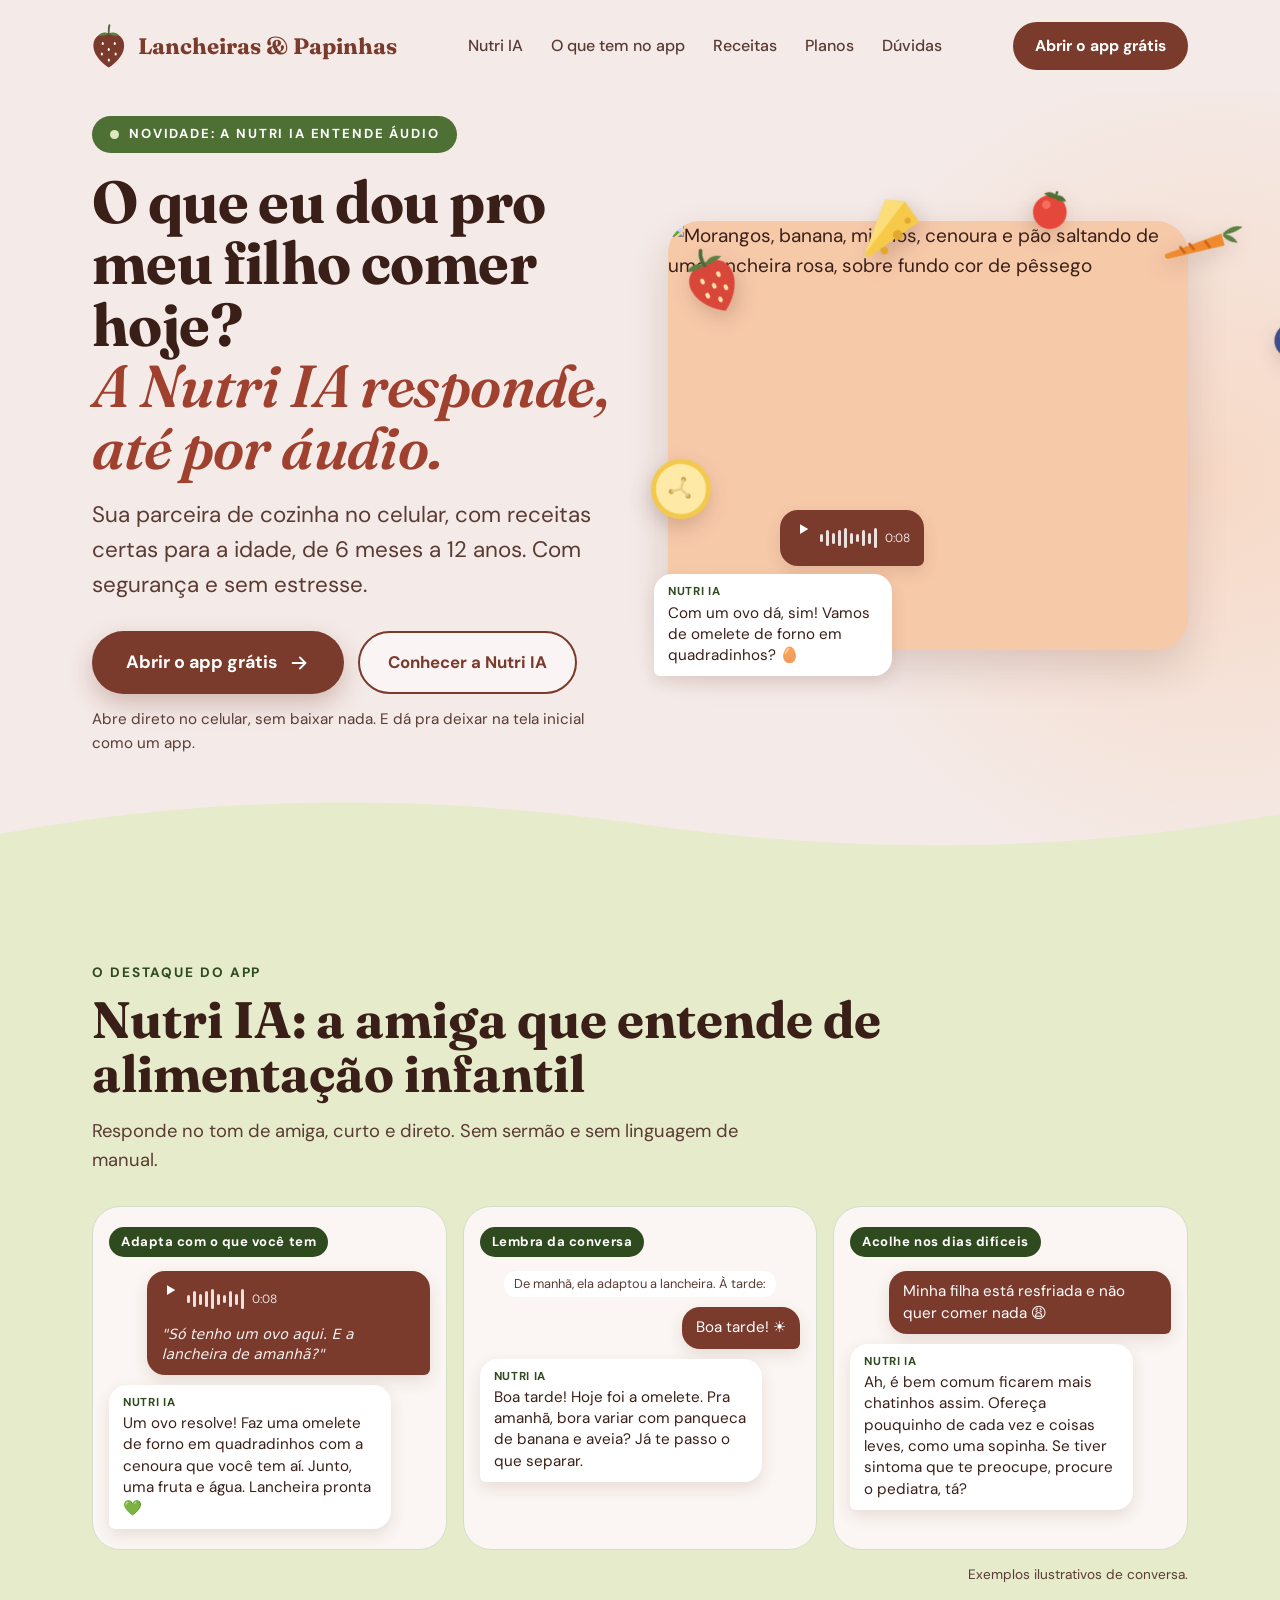
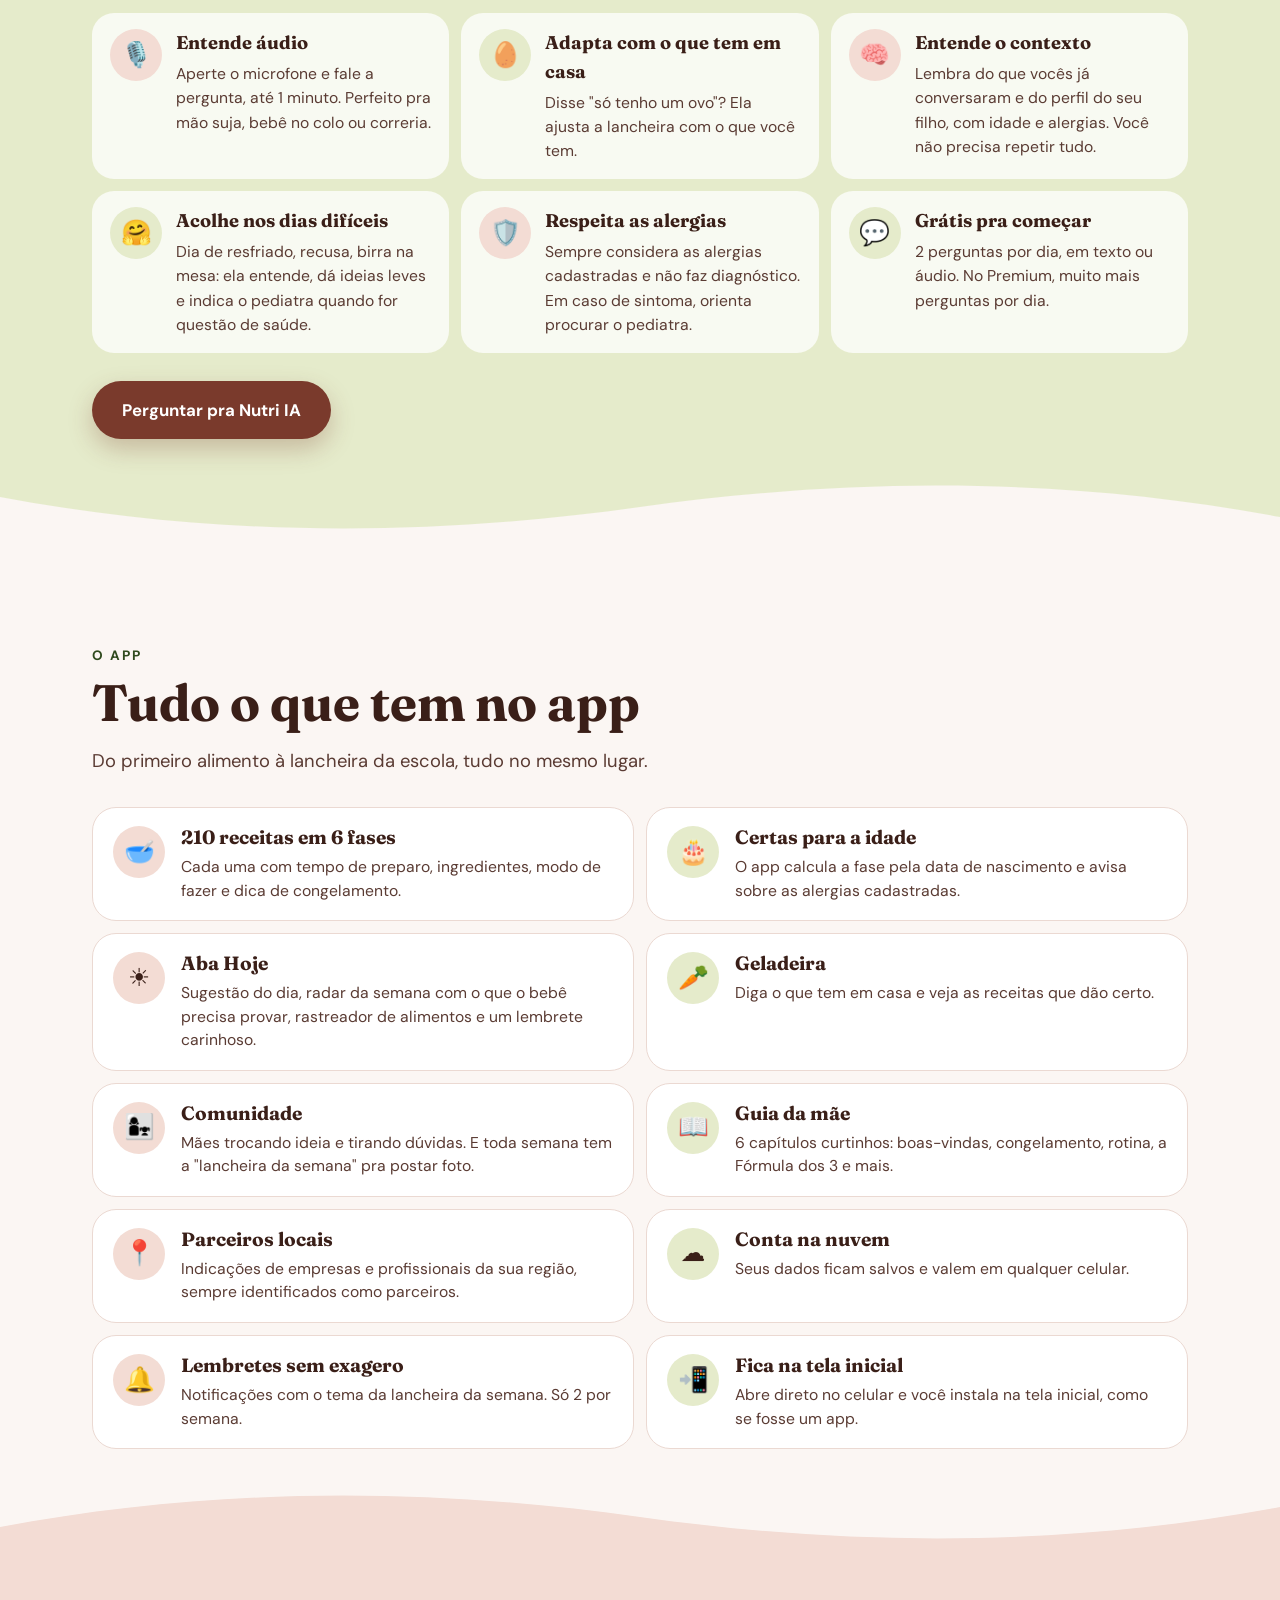
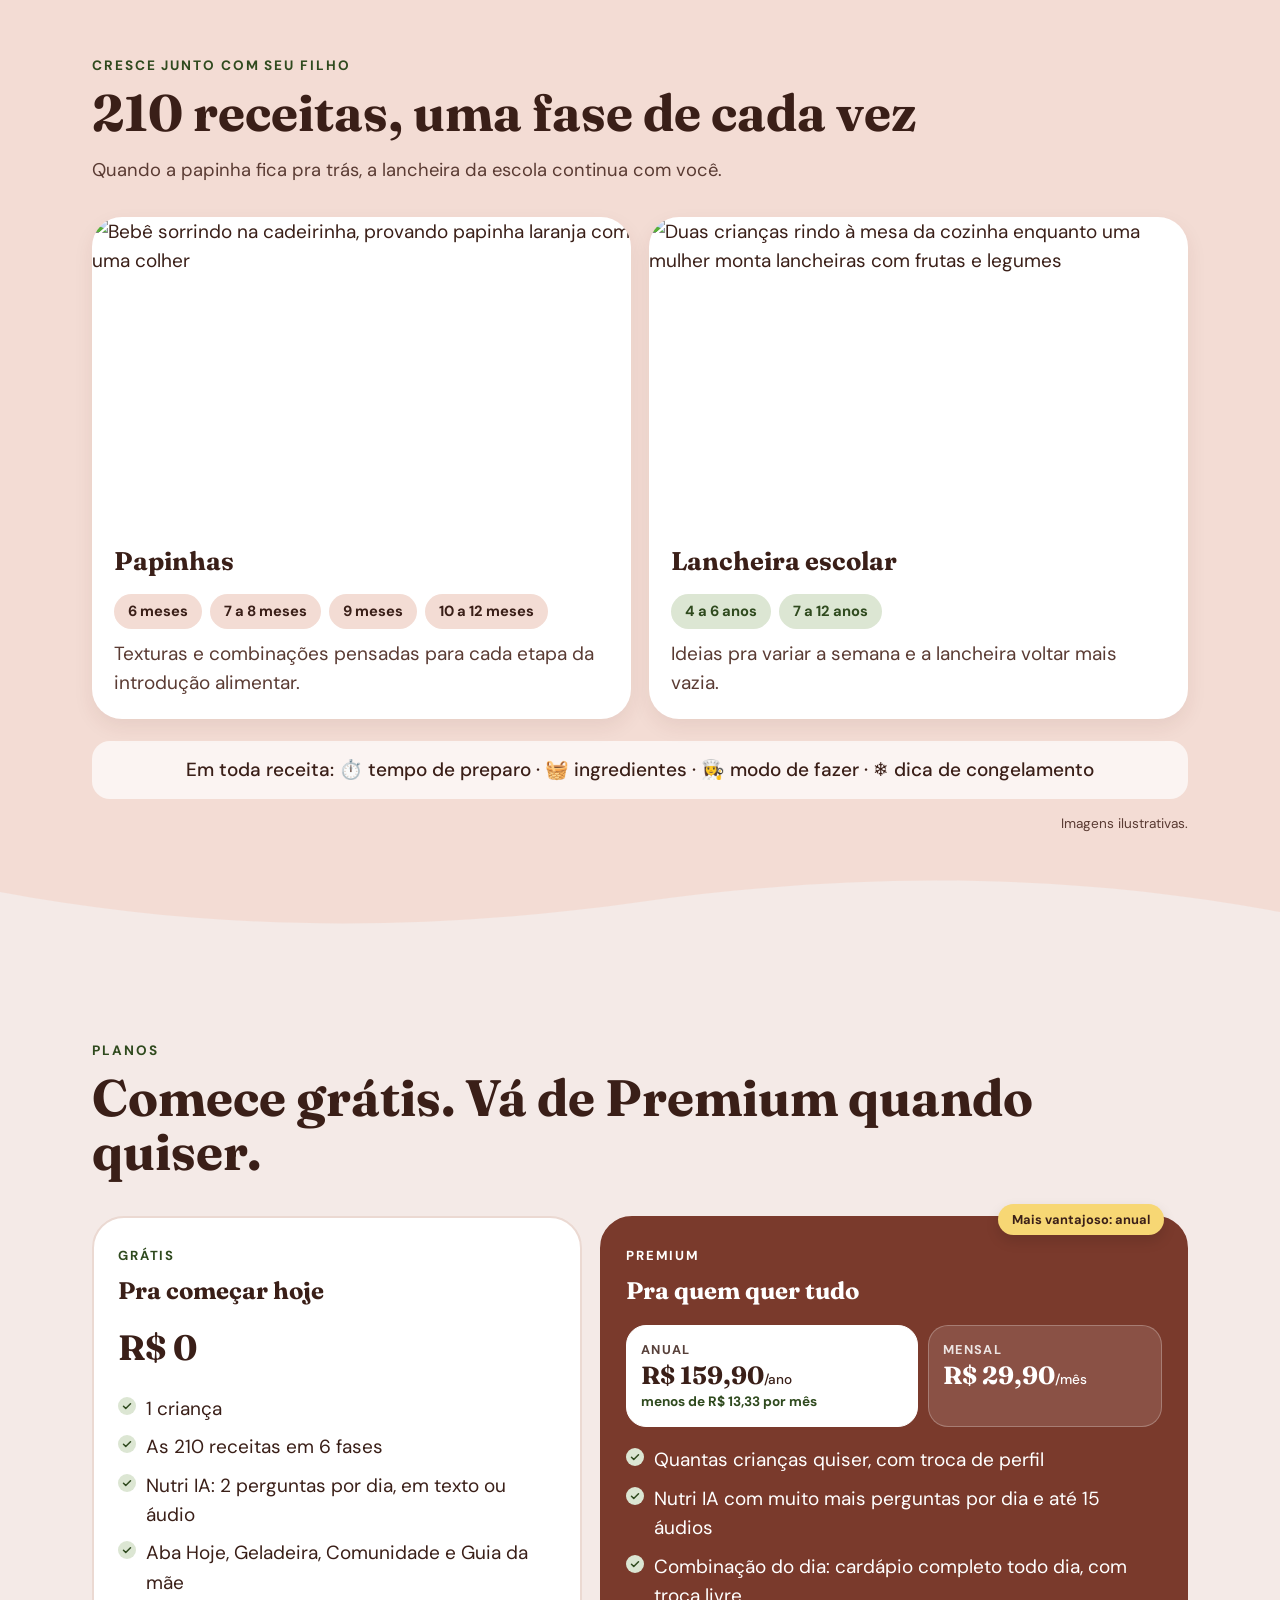
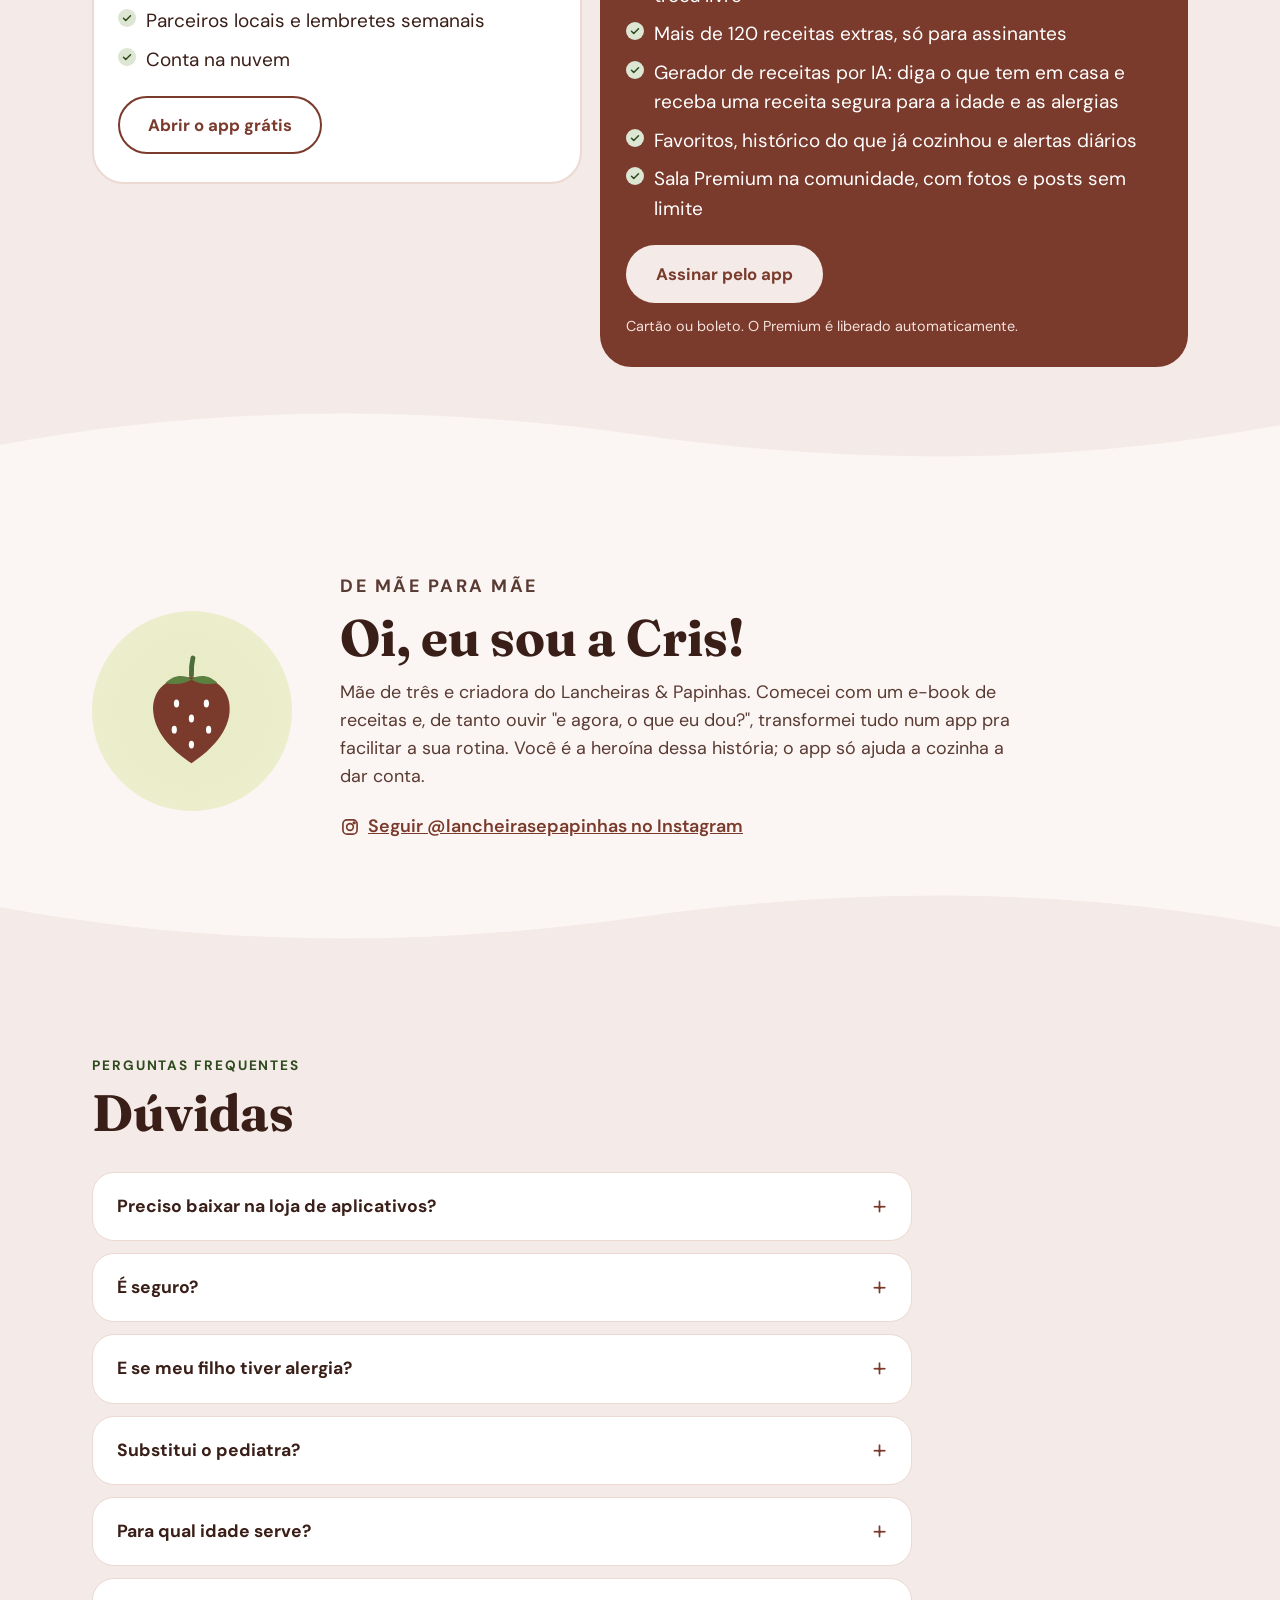
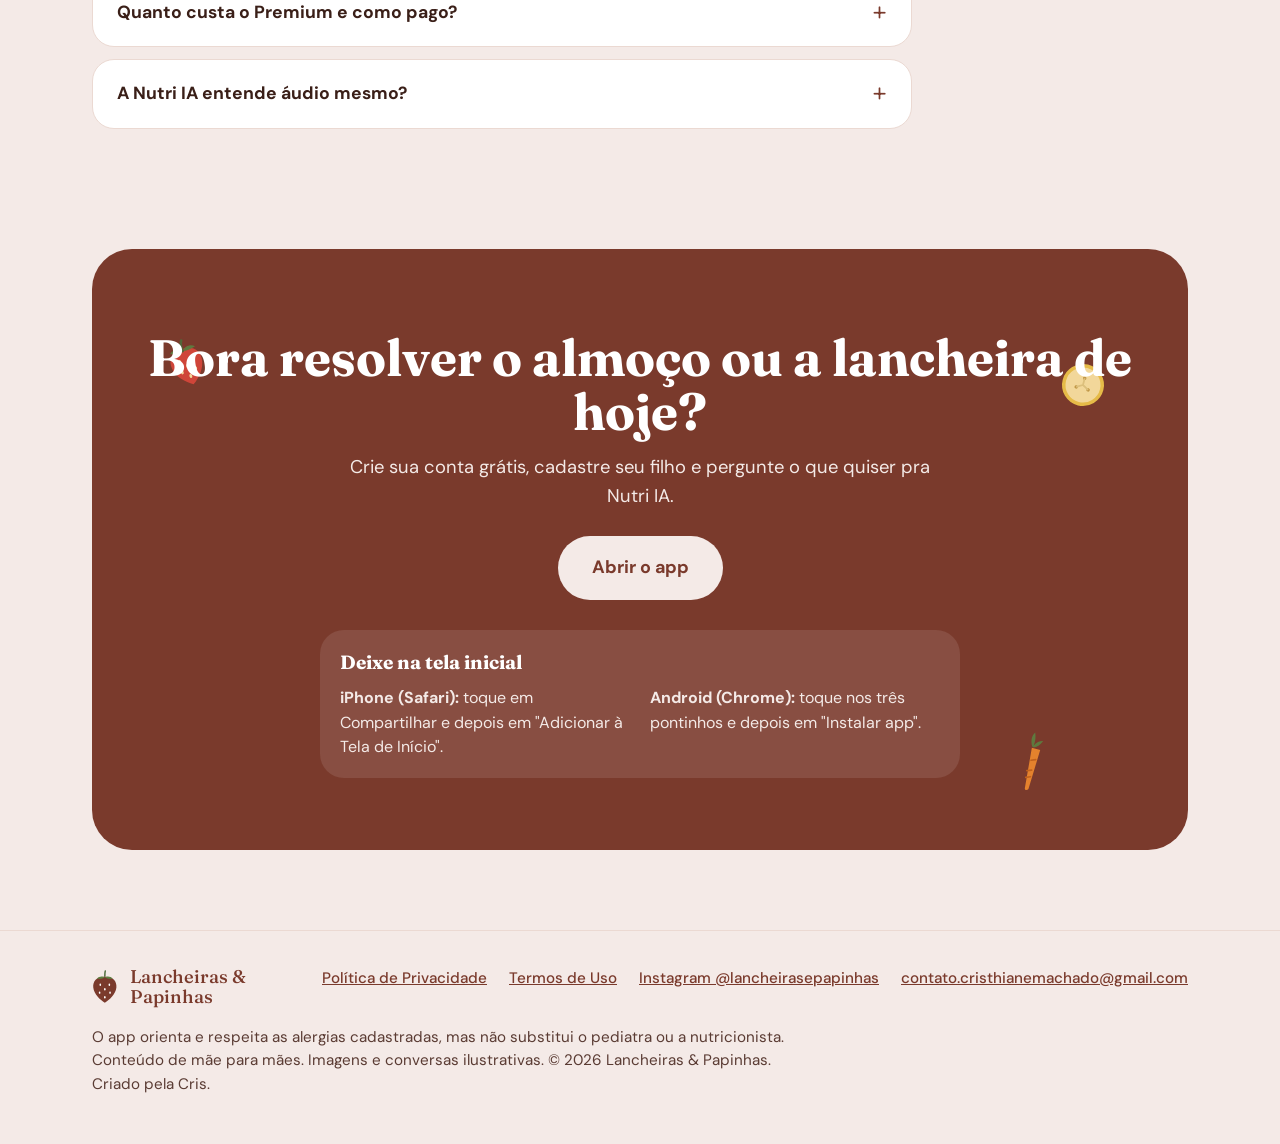
==== commit 7e8f723e: "Privacidade com Asaas, comunidade e áudios; Termos citam o Asaas; novo título final Co-Authored-By: " ====
--- a/index.html
+++ b/index.html
@@ -326,7 +326,7 @@
       <img class="final-ing a" src="/assets/img/ingredientes/morango.svg" width="64" height="64" alt="">
       <img class="final-ing b" src="/assets/img/ingredientes/banana.svg" width="64" height="64" alt="">
       <img class="final-ing c" src="/assets/img/ingredientes/cenoura.svg" width="64" height="64" alt="">
-      <h2 id="t-final">Bora resolver o almoço de hoje?</h2>
+      <h2 id="t-final">Bora resolver o almoço ou a lancheira de hoje?</h2>
       <p>Crie sua conta grátis, cadastre seu filho e pergunte o que quiser pra Nutri IA.</p>
       <a class="btn btn-light btn-lg" href="https://app.lancheirasepapinhas.com.br/" data-app data-cta="final">Abrir o app</a>
       <div class="install">
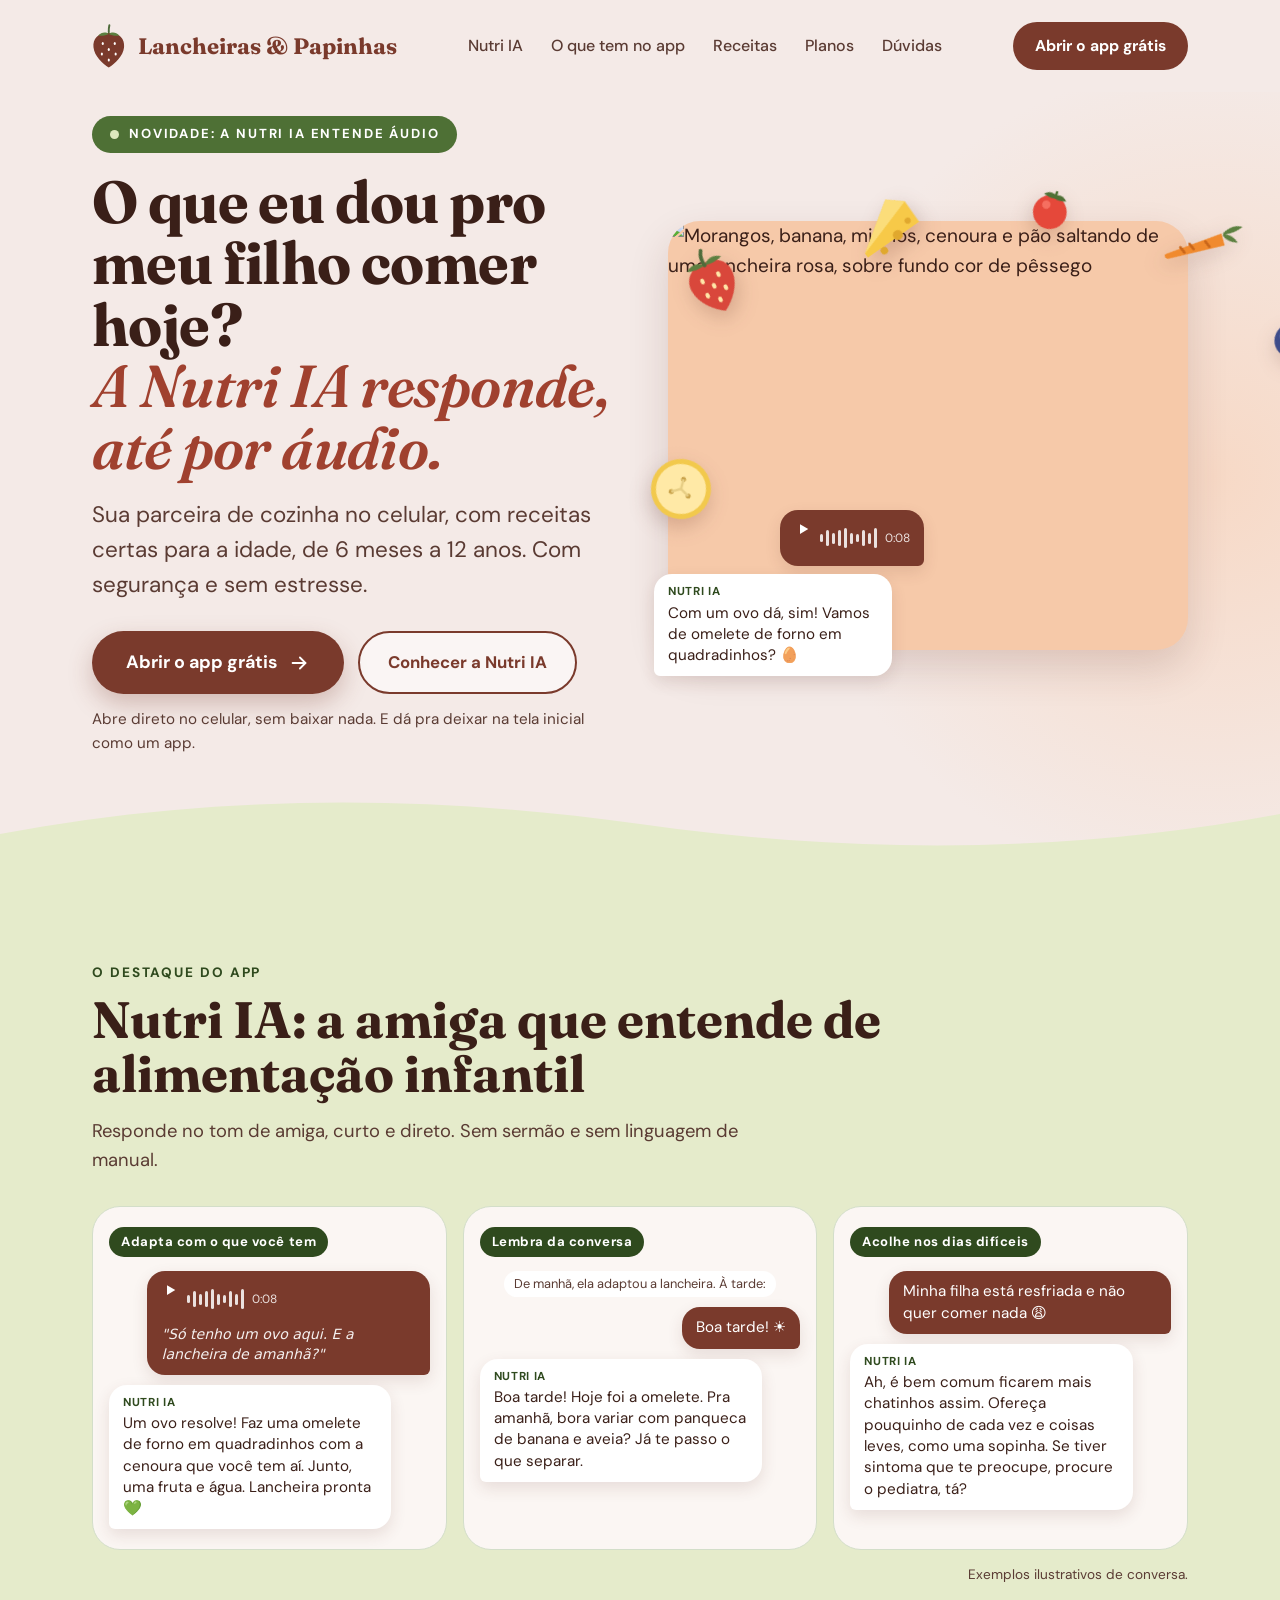
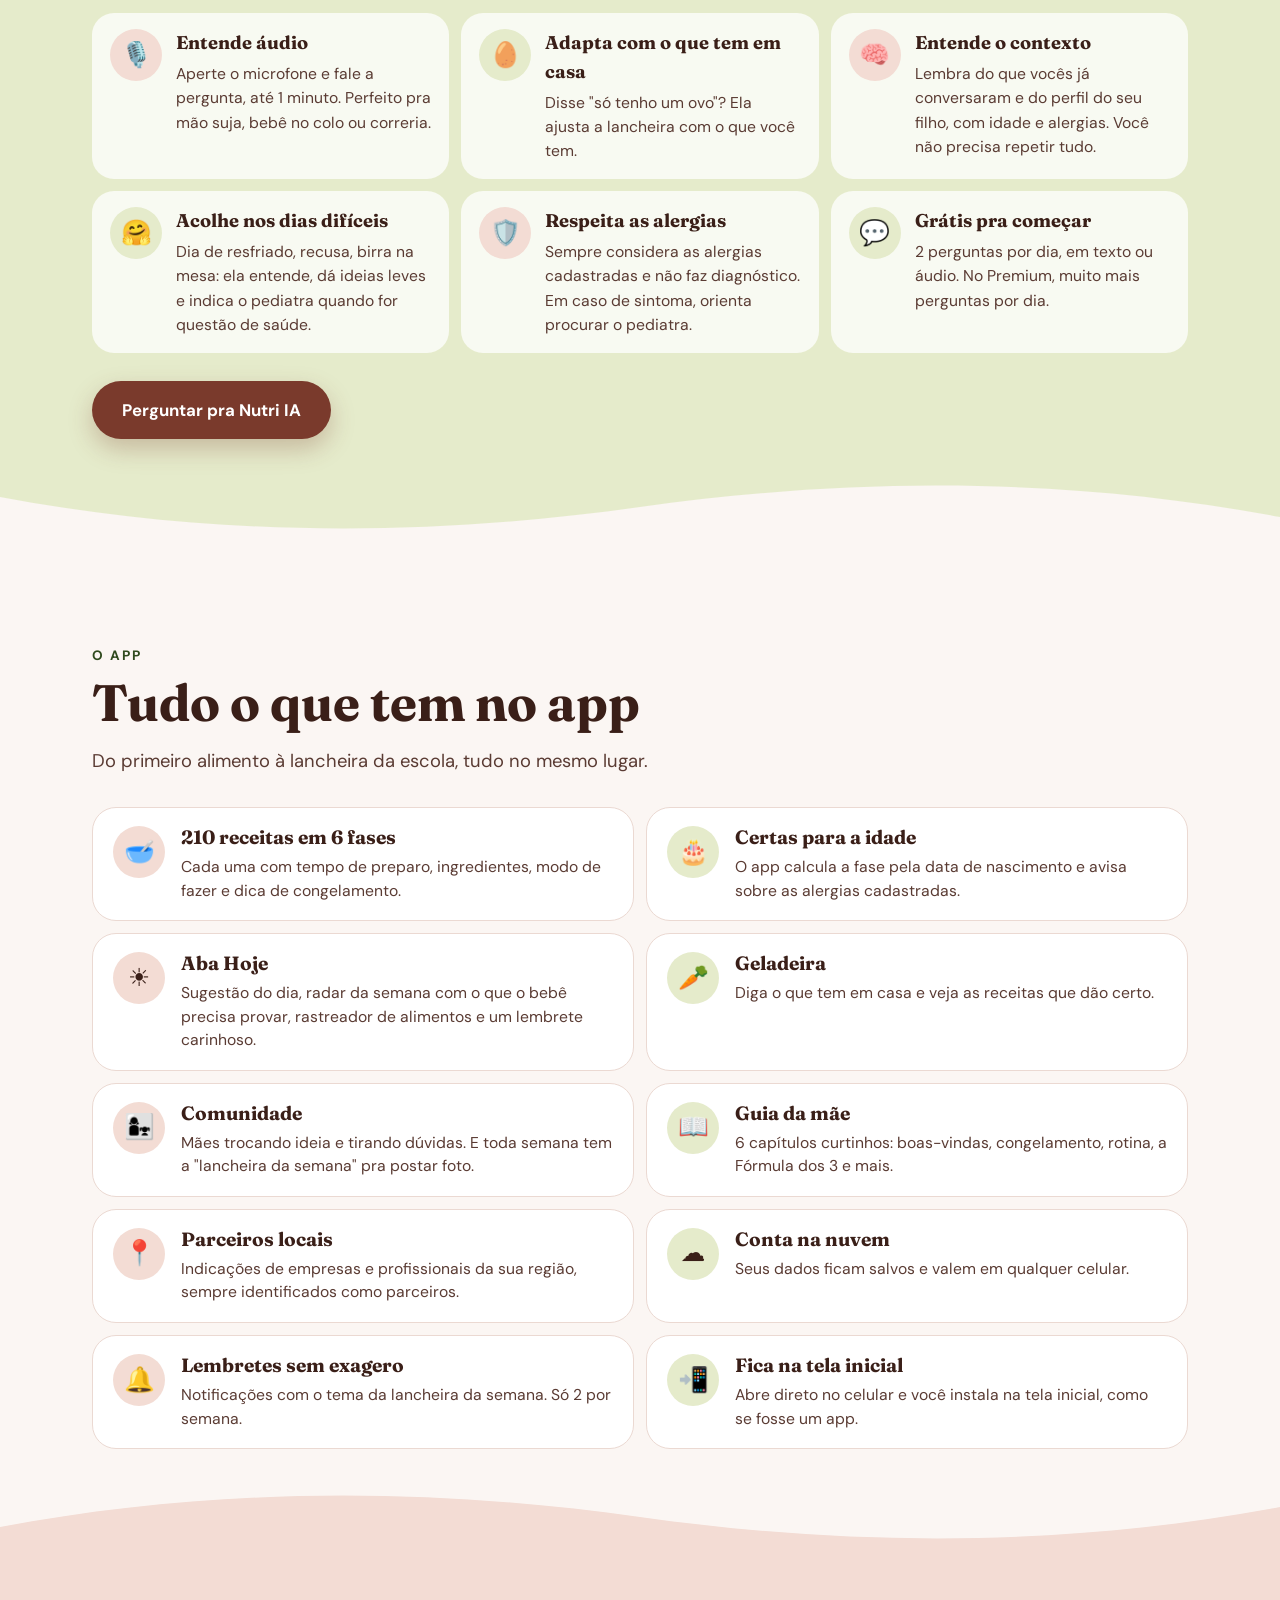
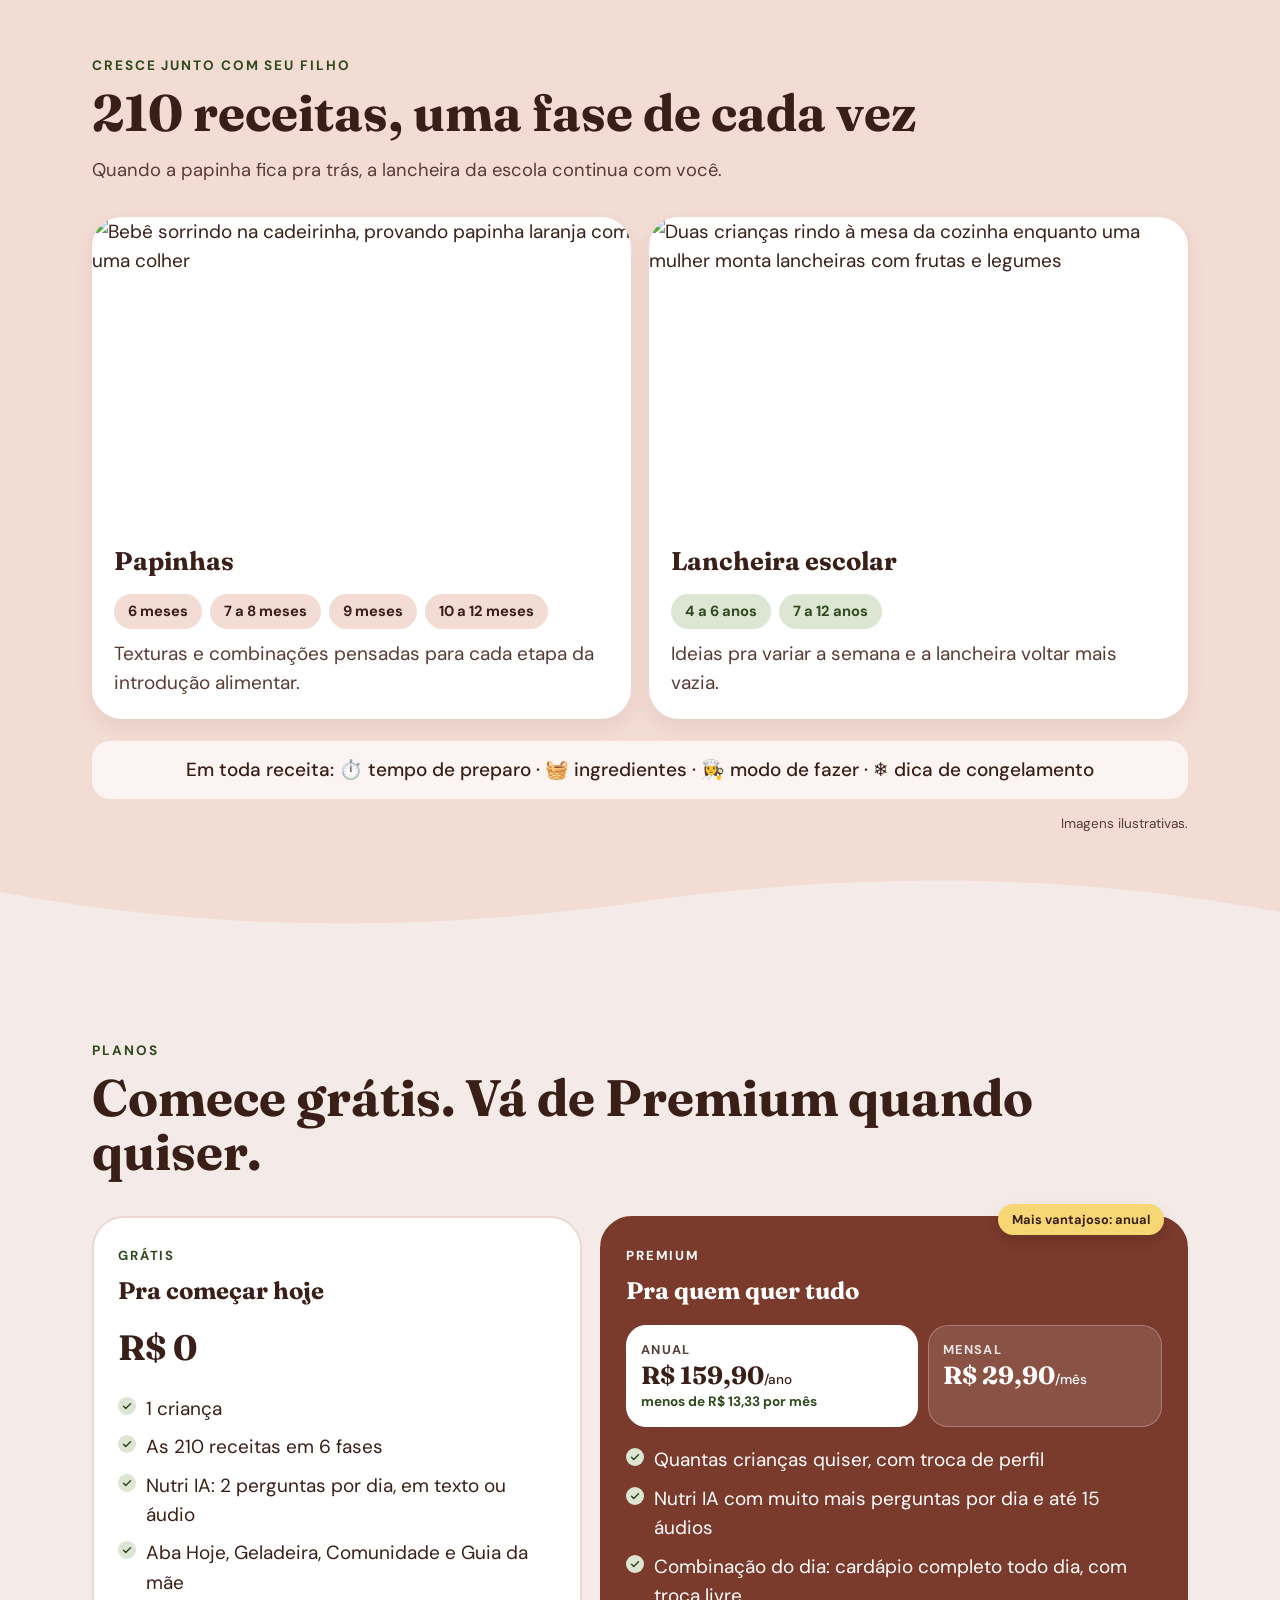
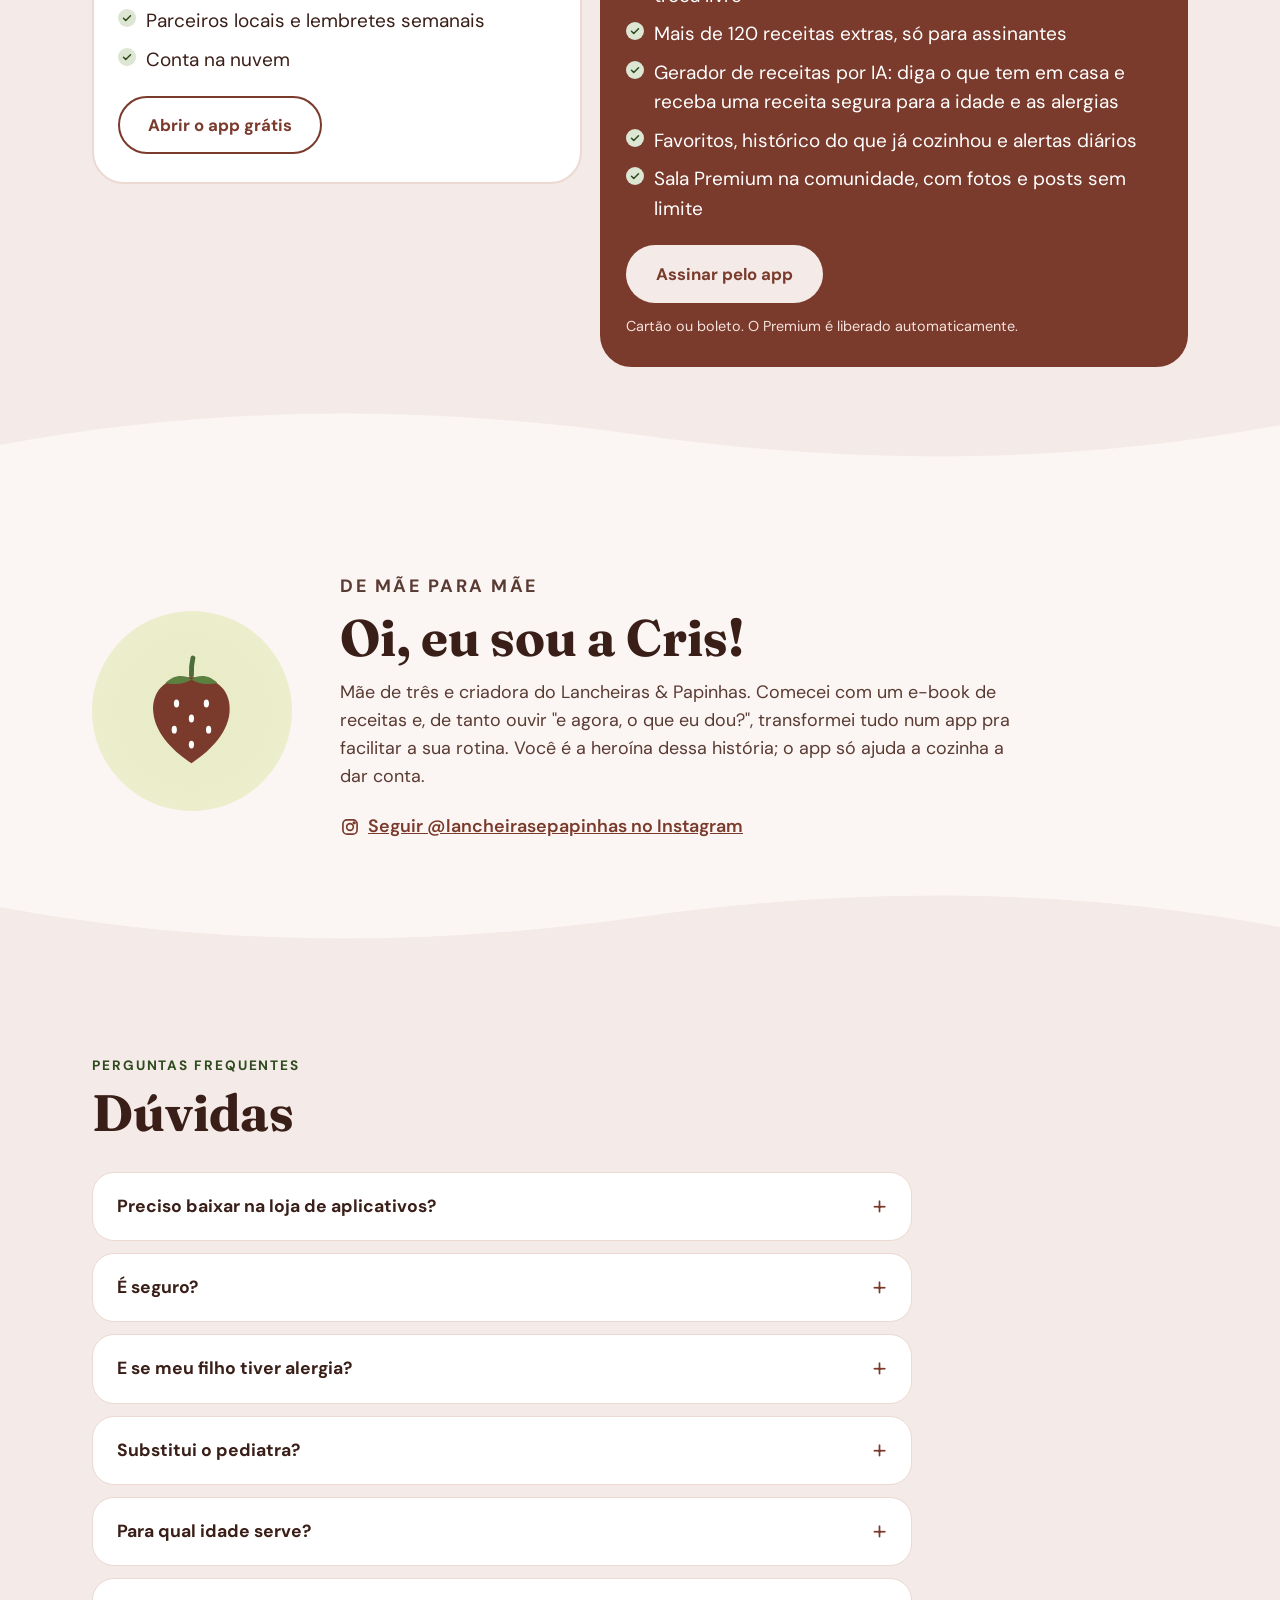
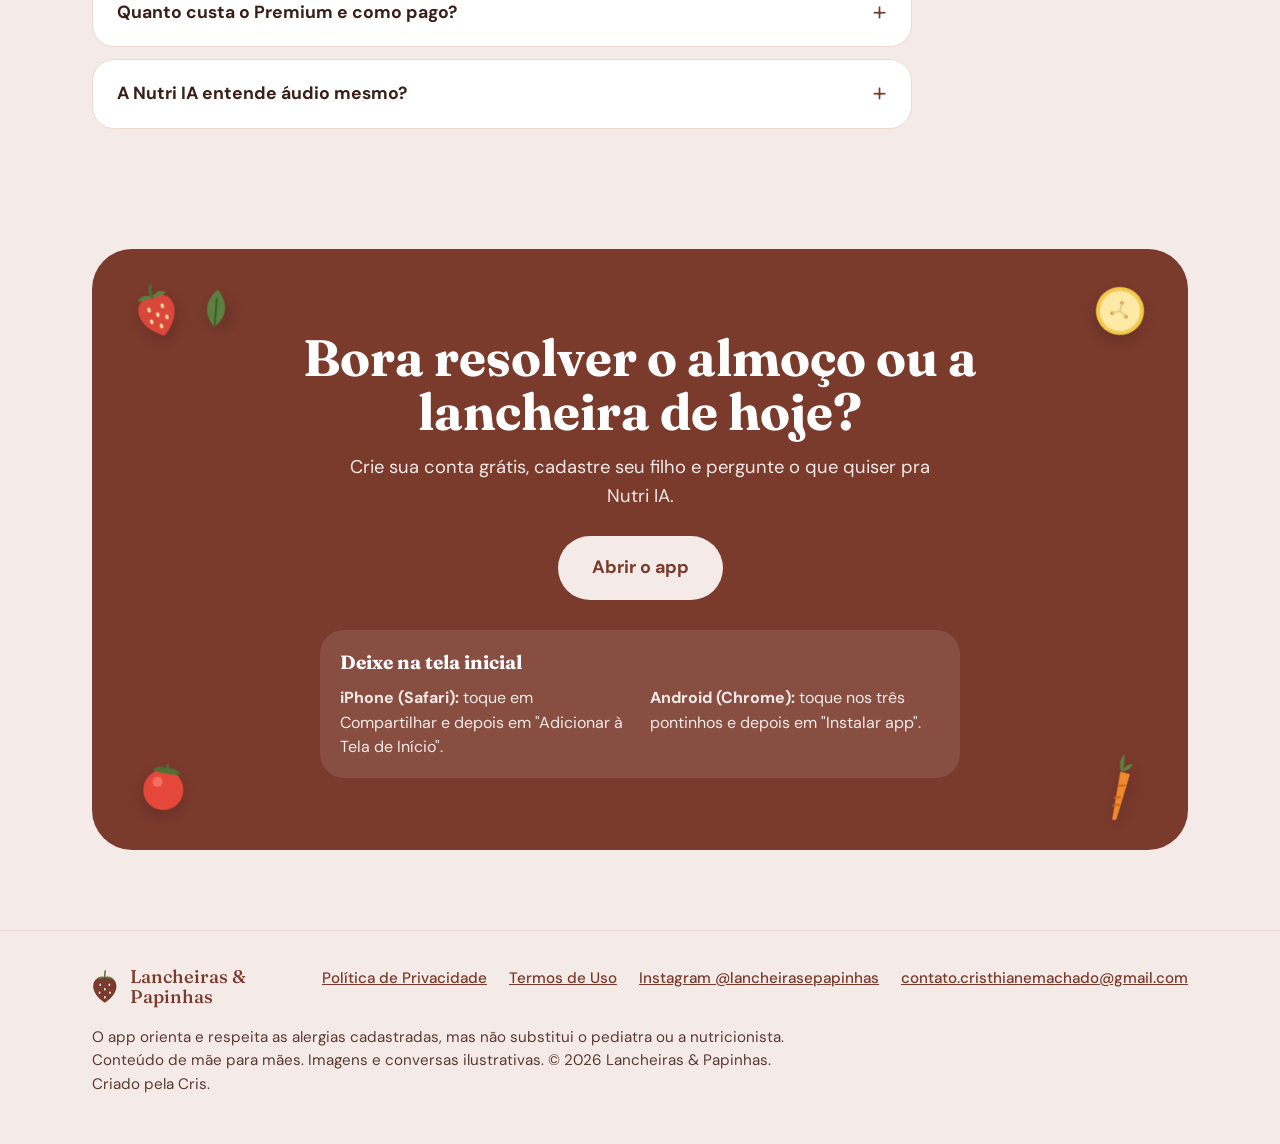
==== commit 24e67403: "CTA final: frutinhas e verduras nos cantos, sem cobrir o título Co-Authored-By: Claude Opus 5.5 <nor" ====
--- a/index.html
+++ b/index.html
@@ -326,6 +326,8 @@
       <img class="final-ing a" src="/assets/img/ingredientes/morango.svg" width="64" height="64" alt="">
       <img class="final-ing b" src="/assets/img/ingredientes/banana.svg" width="64" height="64" alt="">
       <img class="final-ing c" src="/assets/img/ingredientes/cenoura.svg" width="64" height="64" alt="">
+      <img class="final-ing d" src="/assets/img/ingredientes/tomate.svg" width="64" height="64" alt="">
+      <img class="final-ing e" src="/assets/img/ingredientes/folha.svg" width="64" height="64" alt="">
       <h2 id="t-final">Bora resolver o almoço ou a lancheira de hoje?</h2>
       <p>Crie sua conta grátis, cadastre seu filho e pergunte o que quiser pra Nutri IA.</p>
       <a class="btn btn-light btn-lg" href="https://app.lancheirasepapinhas.com.br/" data-app data-cta="final">Abrir o app</a>
--- a/styles.css
+++ b/styles.css
@@ -243,14 +243,16 @@
 
 /* final */
 .final{padding:24px 0 80px;background:var(--cream)}
-.final-box{position:relative;background:var(--berry);color:#fff;border-radius:40px;padding:52px 28px;text-align:center;overflow:hidden}
+.final-box{position:relative;background:var(--berry);color:#fff;border-radius:40px;padding:76px 28px 72px;text-align:center;overflow:hidden}
 .final-box h2{color:#fff;position:relative}
 .final-box p{position:relative;margin:14px auto 0;max-width:46ch;color:#F4EAE7;font-size:1.15rem}
 .final-box .btn{position:relative;margin-top:26px}
-.final-ing{position:absolute;width:56px;height:56px;opacity:.9}
-.final-ing.a{left:6%;top:14%;transform:rotate(-18deg)}
-.final-ing.b{right:7%;top:18%;transform:rotate(14deg)}
-.final-ing.c{right:12%;bottom:10%;transform:rotate(-30deg)}
+.final-ing{position:absolute;z-index:1;width:44px;height:44px;pointer-events:none;filter:drop-shadow(0 6px 8px rgba(0,0,0,.18))}
+.final-ing.a{left:16px;top:14px;transform:rotate(-18deg)}
+.final-ing.b{right:16px;top:14px;transform:rotate(14deg)}
+.final-ing.c{right:18px;bottom:16px;transform:rotate(-30deg)}
+.final-ing.d{left:18px;bottom:18px;transform:rotate(10deg)}
+.final-ing.e{left:64px;top:22px;width:32px;height:32px;transform:rotate(-40deg)}
 
 .site-footer{padding:36px 0 110px;border-top:1px solid var(--line);font-size:.95rem;color:var(--muted)}
 .site-footer .container{display:grid;gap:18px}
@@ -314,6 +316,13 @@
   .plans{grid-template-columns:repeat(2,1fr)}
   .roadmap{grid-template-columns:1fr 1fr}
   .final-box{padding:72px 48px}
+  .final-ing{width:64px;height:64px}
+  .final-ing.a{left:32px;top:28px}
+  .final-ing.b{right:36px;top:30px}
+  .final-ing.c{right:40px;bottom:30px}
+  .final-ing.d{left:40px;bottom:32px}
+  .final-ing.e{left:104px;top:40px;width:40px;height:40px}
+  .final-box h2{max-width:20ch;margin-left:auto;margin-right:auto}
   .site-footer{padding-bottom:48px}
   .site-footer .container{grid-template-columns:1fr auto;align-items:start}
   .site-footer .disclaimer{grid-column:1/-1}
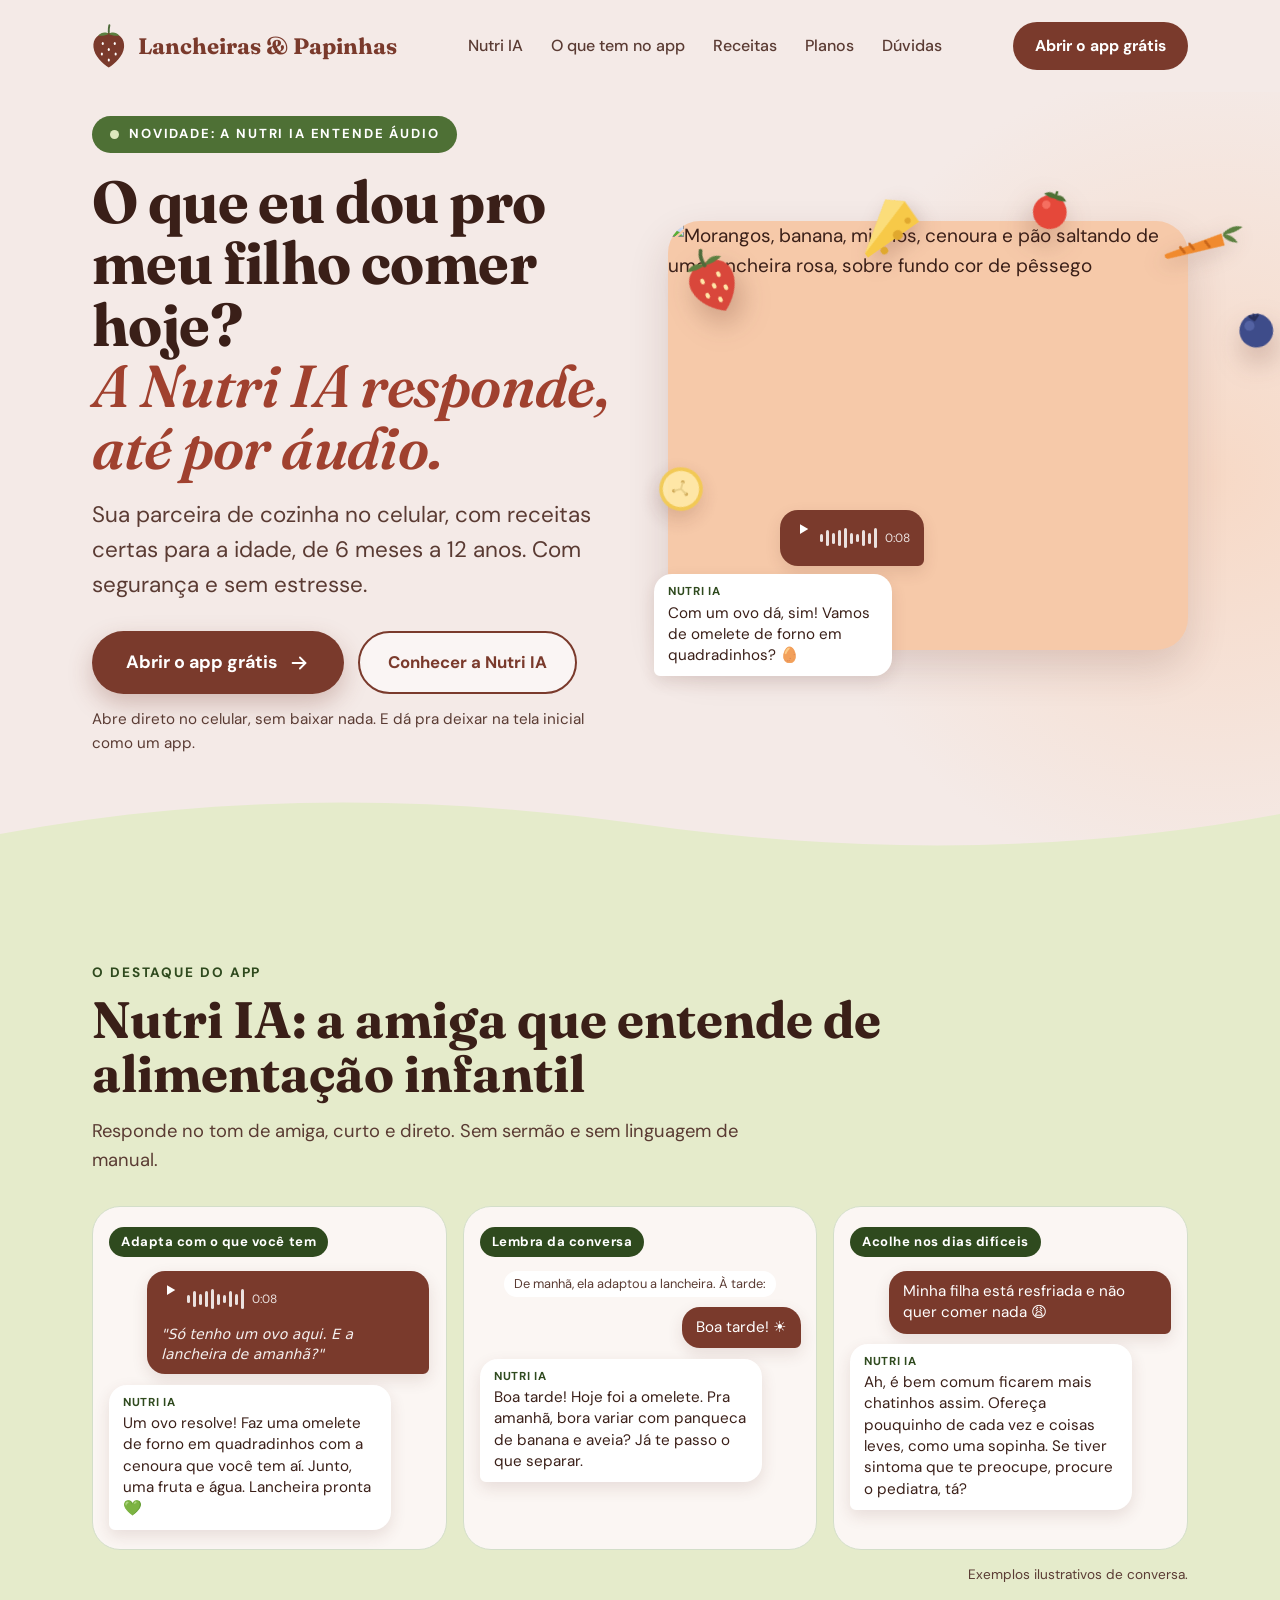
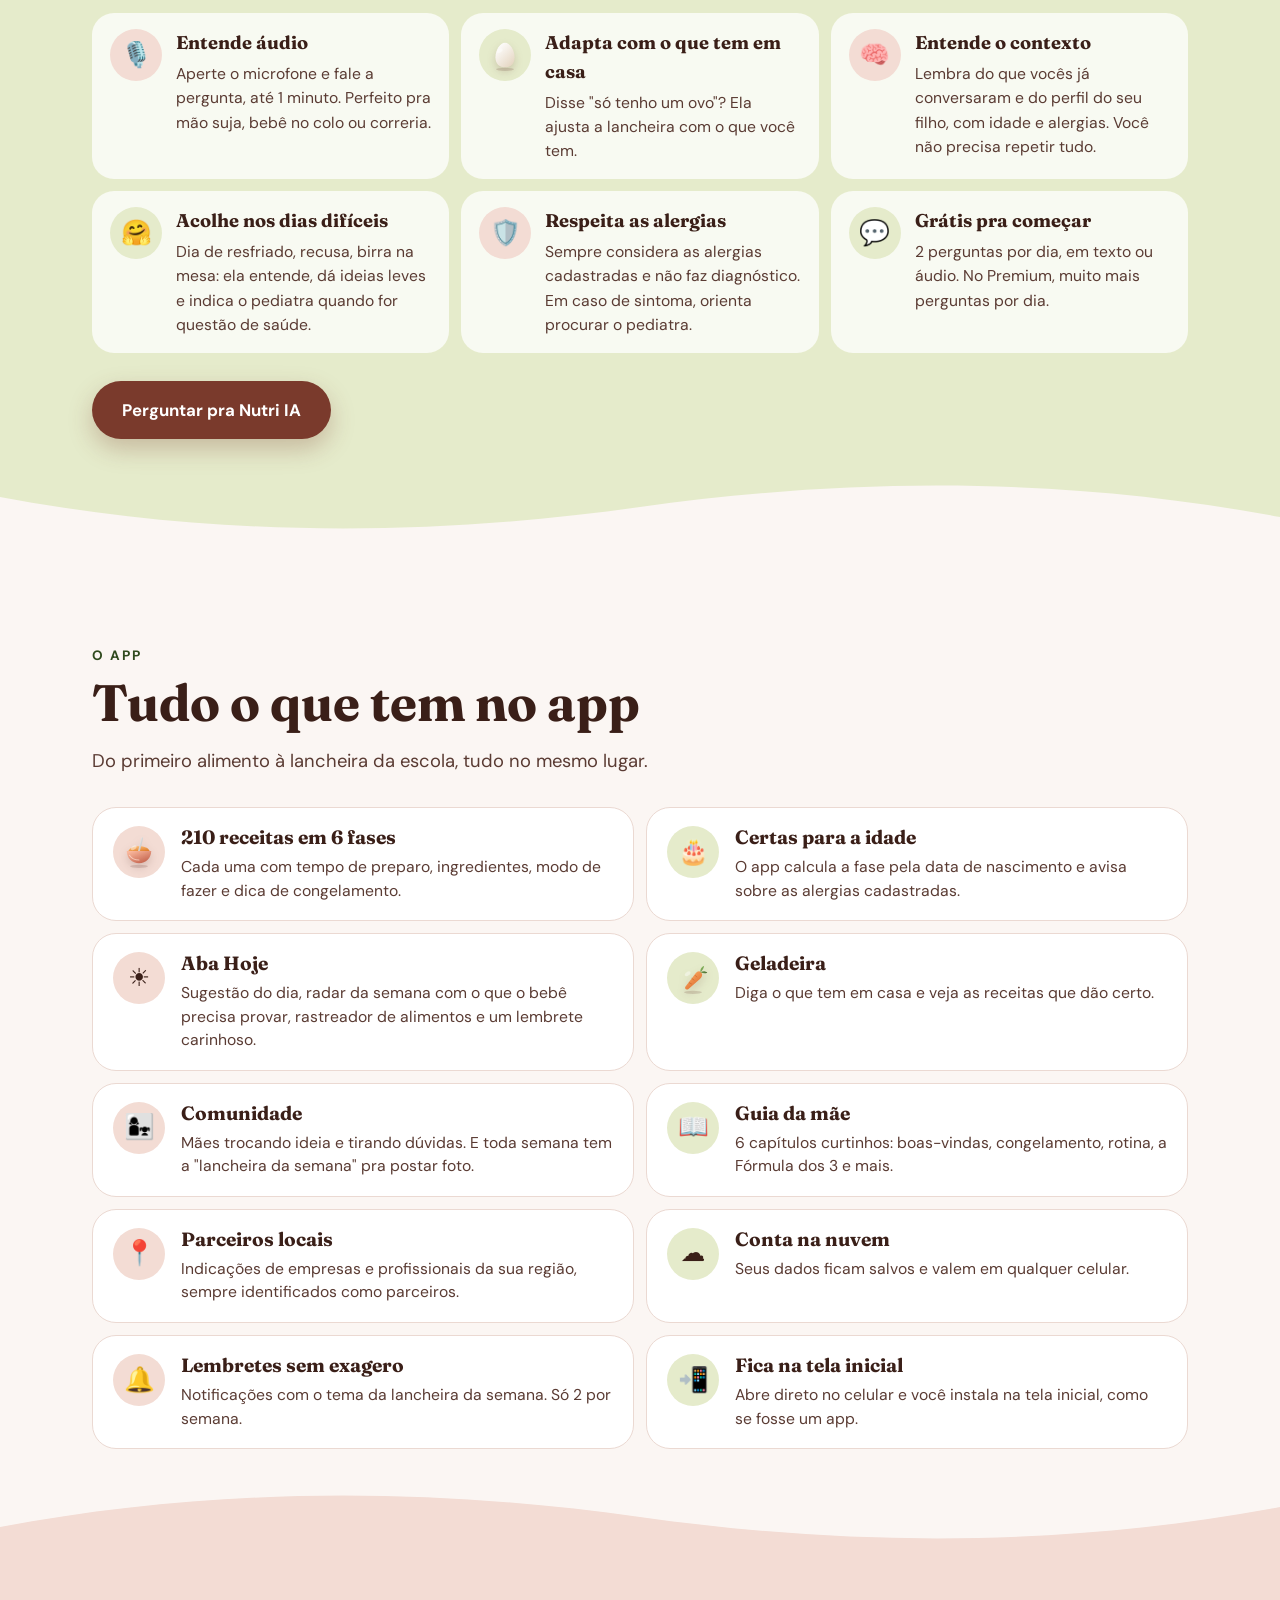
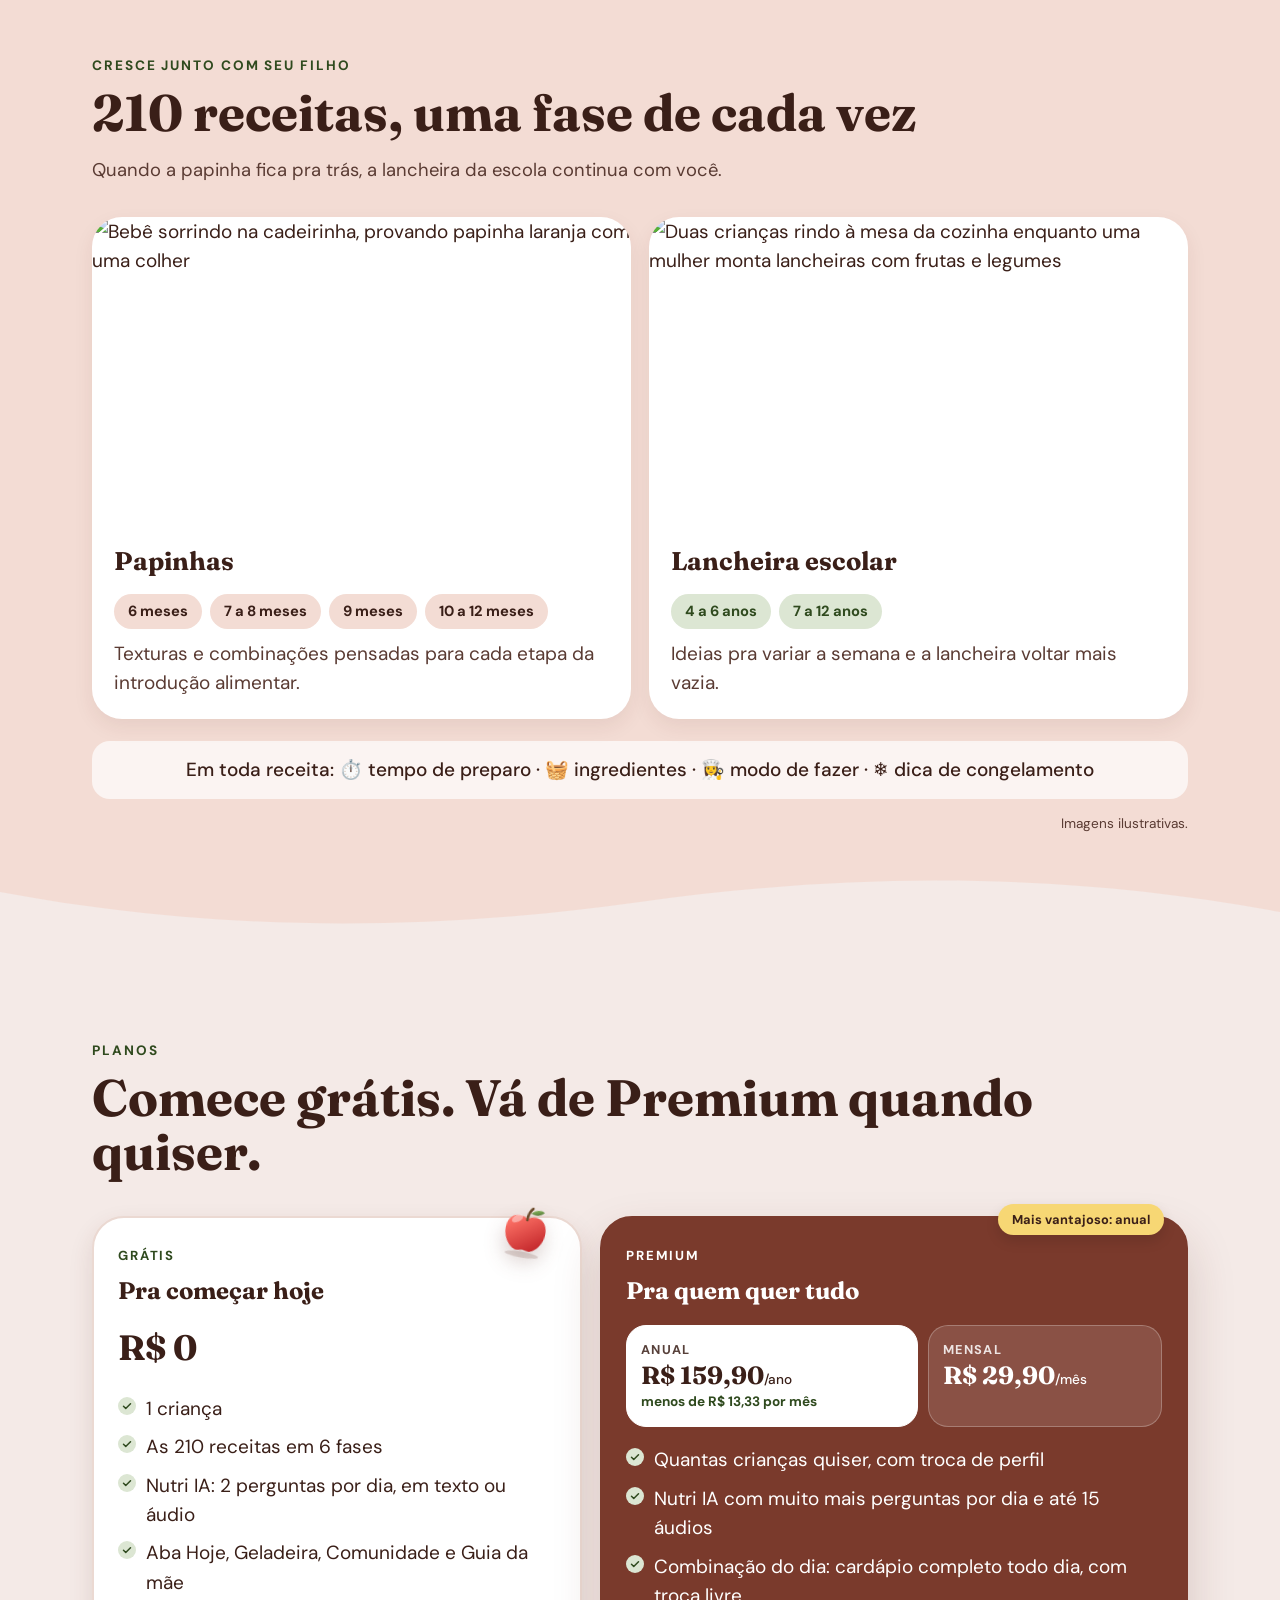
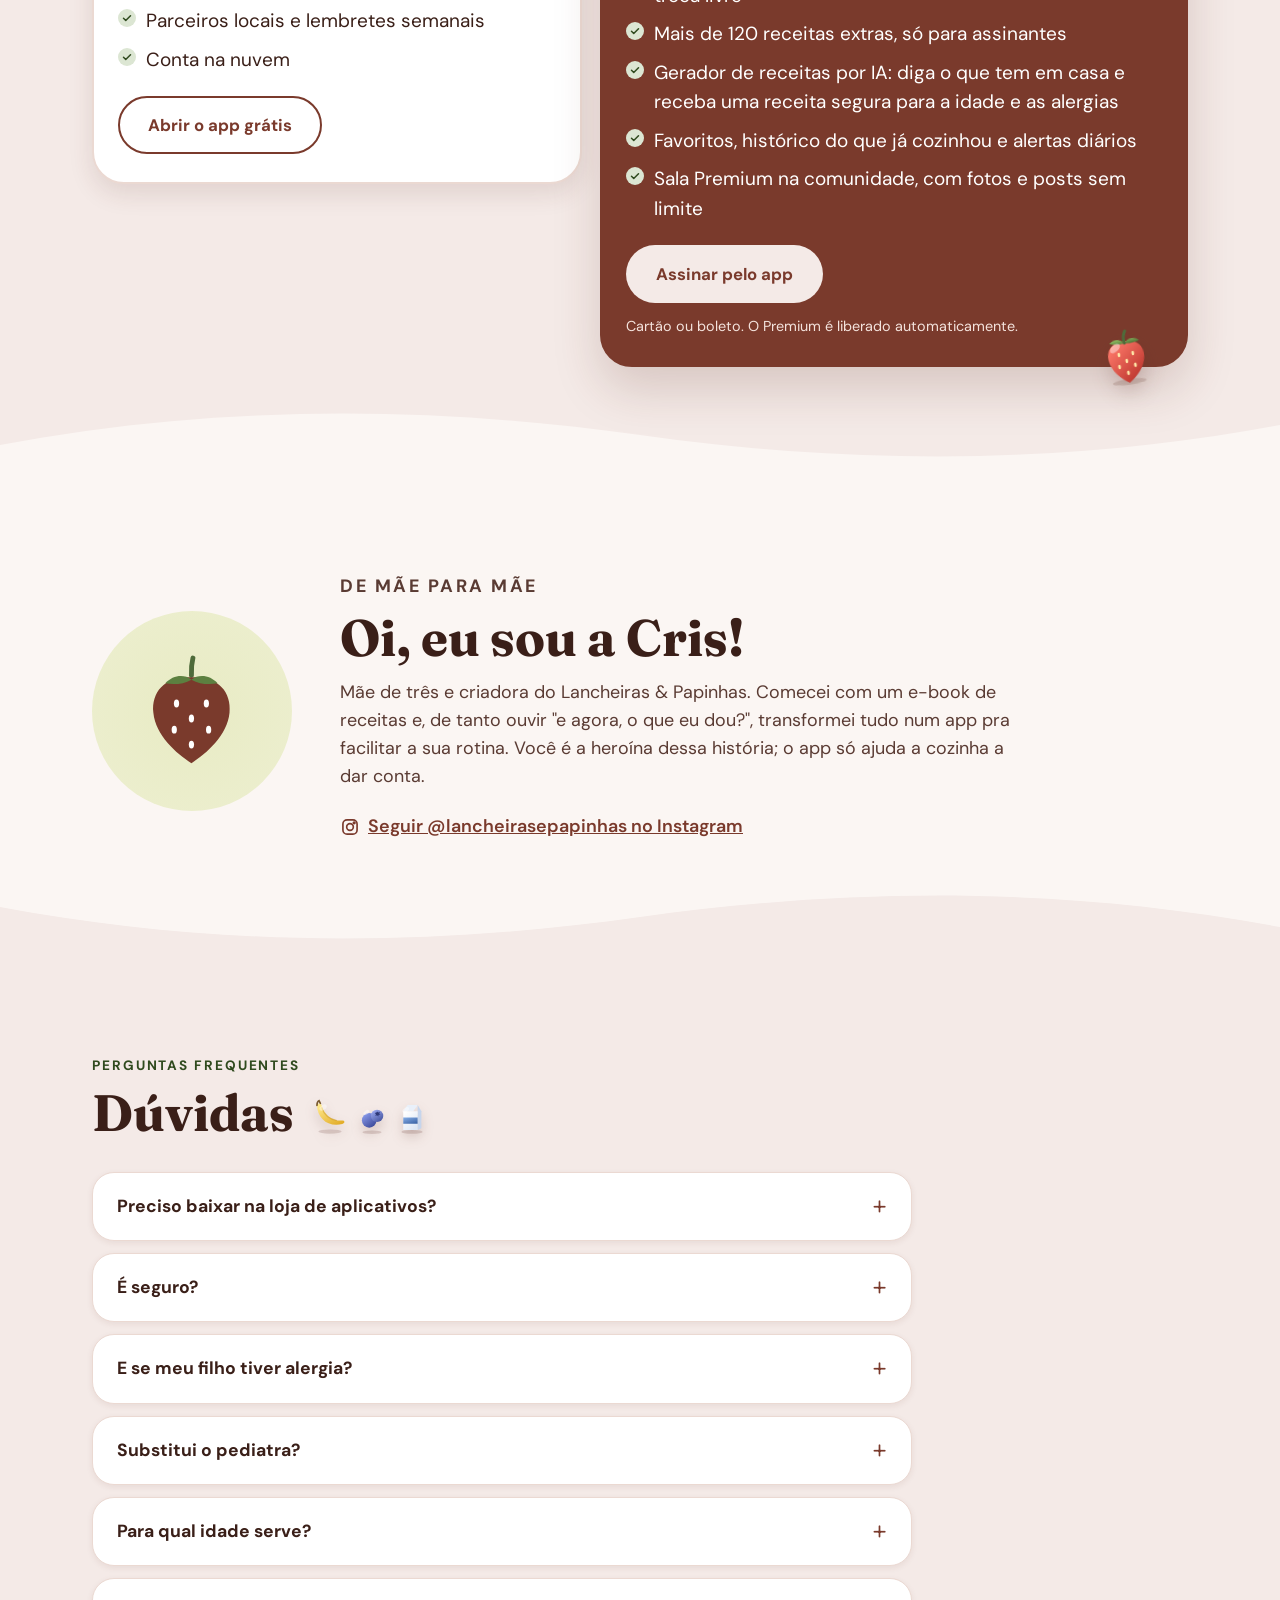
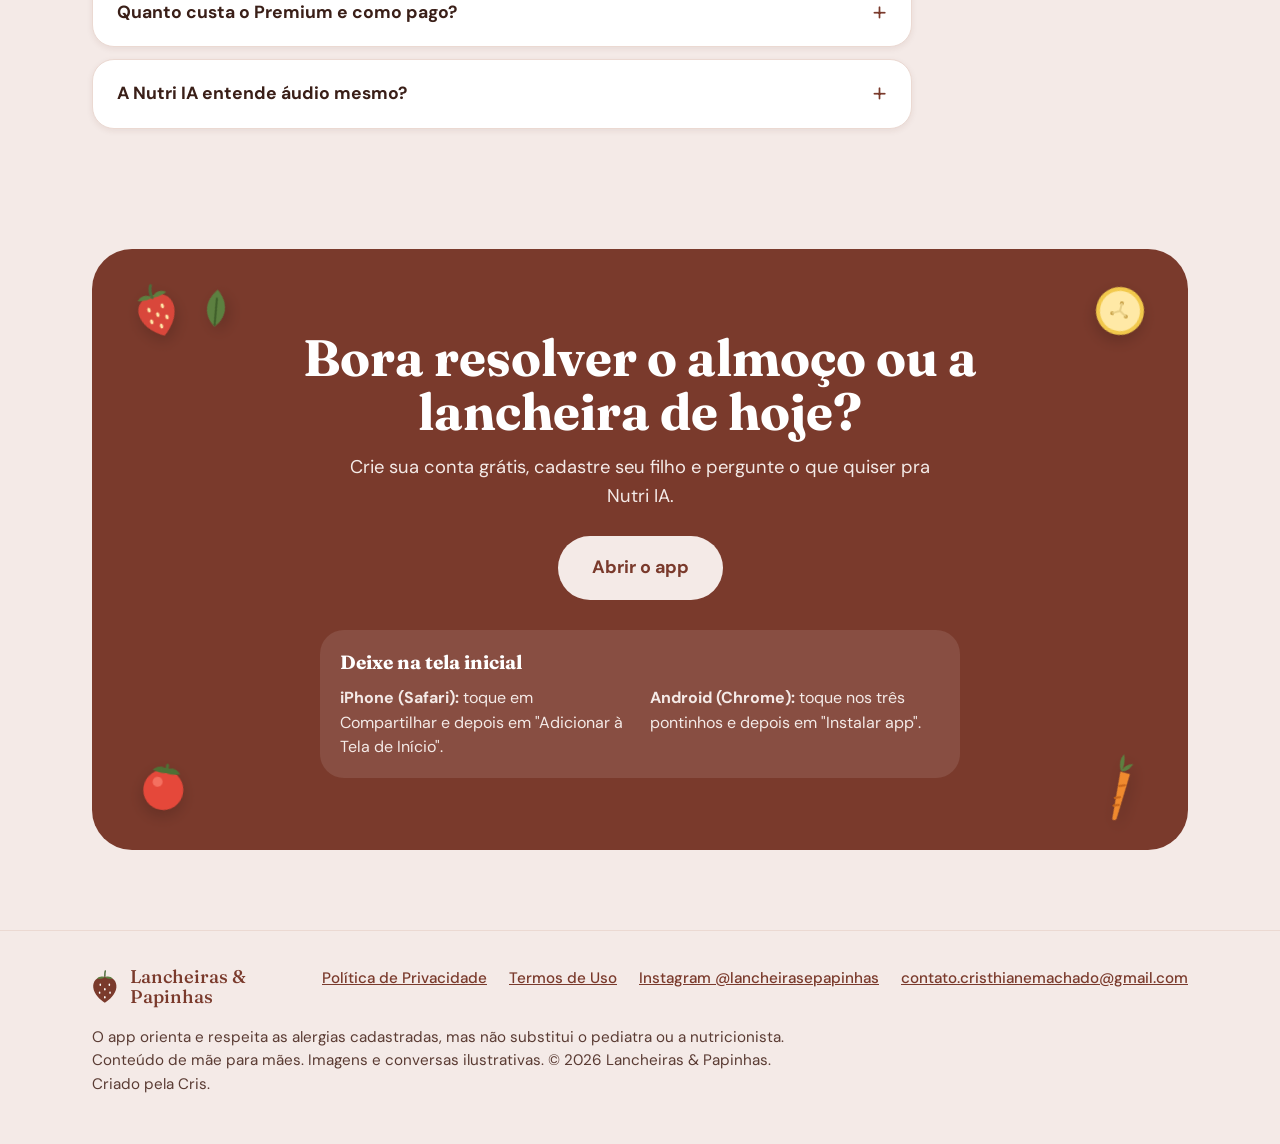
==== commit 6af9ec16: "Etapa 8 do site: frutinhas em 3 camadas, balões em sequência, cartões que inclinam e kit 3D - Topo: " ====
--- a/index.html
+++ b/index.html
@@ -108,14 +108,18 @@
         <div class="bubble me audio"><svg class="ico"><use href="#i-play"/></svg><span class="vwave"><i></i><i></i><i></i><i></i><i></i><i></i><i></i><i></i><i></i><i></i></span><small>0:08</small></div>
         <div class="bubble ai">Com um ovo dá, sim! Vamos de omelete de forno em quadradinhos? 🥚</div>
       </div>
-      <div class="burst" aria-hidden="true">
+      <div class="burst far" aria-hidden="true">
+        <span class="ing sm" style="--x:-250px;--y:150px;--r:40deg;--d:.36s;--z:.7"><img src="/assets/img/ingredientes/aveia.svg" width="64" height="64" alt=""></span>
+        <span class="ing" style="--x:-330px;--y:10px;--r:15deg;--d:.18s;--z:1"><img src="/assets/img/ingredientes/banana.svg" width="64" height="64" alt=""></span>
+      </div>
+      <div class="burst mid" aria-hidden="true">
+        <span class="ing" style="--x:190px;--y:-240px;--r:30deg;--d:.12s;--z:.8"><img src="/assets/img/ingredientes/cenoura.svg" width="64" height="64" alt=""></span>
+        <span class="ing" style="--x:-130px;--y:-255px;--r:-35deg;--d:.28s;--z:.9"><img src="/assets/img/ingredientes/queijo.svg" width="64" height="64" alt=""></span>
+      </div>
+      <div class="burst near" aria-hidden="true">
         <span class="ing" style="--x:-300px;--y:-200px;--r:-25deg;--d:.05s;--z:1.2"><img src="/assets/img/ingredientes/morango.svg" width="64" height="64" alt=""></span>
-        <span class="ing" style="--x:190px;--y:-240px;--r:30deg;--d:.12s;--z:.8"><img src="/assets/img/ingredientes/cenoura.svg" width="64" height="64" alt=""></span>
-        <span class="ing" style="--x:-330px;--y:10px;--r:15deg;--d:.18s;--z:1"><img src="/assets/img/ingredientes/banana.svg" width="64" height="64" alt=""></span>
-        <span class="ing sm" style="--x:280px;--y:-140px;--r:-10deg;--d:.22s;--z:1.4"><img src="/assets/img/ingredientes/mirtilo.svg" width="64" height="64" alt=""></span>
-        <span class="ing" style="--x:-130px;--y:-255px;--r:-35deg;--d:.28s;--z:.9"><img src="/assets/img/ingredientes/queijo.svg" width="64" height="64" alt=""></span>
+        <span class="ing sm" style="--x:245px;--y:-150px;--r:-10deg;--d:.22s;--z:1.4"><img src="/assets/img/ingredientes/mirtilo.svg" width="64" height="64" alt=""></span>
         <span class="ing sm" style="--x:40px;--y:-270px;--r:20deg;--d:.32s;--z:1.3"><img src="/assets/img/ingredientes/tomate.svg" width="64" height="64" alt=""></span>
-        <span class="ing sm" style="--x:-250px;--y:150px;--r:40deg;--d:.36s;--z:.7"><img src="/assets/img/ingredientes/aveia.svg" width="64" height="64" alt=""></span>
       </div>
     </div>
   </div>
@@ -130,14 +134,14 @@
     <p class="section-lead">Responde no tom de amiga, curto e direto. Sem sermão e sem linguagem de manual.</p>
 
     <div class="scenes">
-      <figure class="scene reveal">
+      <figure class="scene reveal" data-tilt>
         <figcaption><span class="tagline">Adapta com o que você tem</span></figcaption>
         <div class="chat">
           <div class="bubble me audio"><svg class="ico" aria-hidden="true"><use href="#i-play"/></svg><span class="vwave" aria-hidden="true"><i></i><i></i><i></i><i></i><i></i><i></i><i></i><i></i><i></i><i></i></span><small>0:08</small><span class="transcript">"Só tenho um ovo aqui. E a lancheira de amanhã?"</span></div>
           <div class="bubble ai">Um ovo resolve! Faz uma omelete de forno em quadradinhos com a cenoura que você tem aí. Junto, uma fruta e água. Lancheira pronta 💚</div>
         </div>
       </figure>
-      <figure class="scene reveal">
+      <figure class="scene reveal" data-tilt>
         <figcaption><span class="tagline">Lembra da conversa</span></figcaption>
         <div class="chat">
           <div class="time">De manhã, ela adaptou a lancheira. À tarde:</div>
@@ -145,7 +149,7 @@
           <div class="bubble ai">Boa tarde! Hoje foi a omelete. Pra amanhã, bora variar com panqueca de banana e aveia? Já te passo o que separar.</div>
         </div>
       </figure>
-      <figure class="scene reveal">
+      <figure class="scene reveal" data-tilt>
         <figcaption><span class="tagline">Acolhe nos dias difíceis</span></figcaption>
         <div class="chat">
           <div class="bubble me">Minha filha está resfriada e não quer comer nada 😩</div>
@@ -157,7 +161,7 @@
 
     <ul class="nutri-points">
       <li class="reveal"><span class="fi b" aria-hidden="true">🎙️</span><div><h3>Entende áudio</h3><p>Aperte o microfone e fale a pergunta, até 1 minuto. Perfeito pra mão suja, bebê no colo ou correria.</p></div></li>
-      <li class="reveal"><span class="fi g" aria-hidden="true">🥚</span><div><h3>Adapta com o que tem em casa</h3><p>Disse "só tenho um ovo"? Ela ajusta a lancheira com o que você tem.</p></div></li>
+      <li class="reveal"><span class="fi g k3" aria-hidden="true"><img src="/assets/img/comida/ovo.svg" width="34" height="34" alt=""></span><div><h3>Adapta com o que tem em casa</h3><p>Disse "só tenho um ovo"? Ela ajusta a lancheira com o que você tem.</p></div></li>
       <li class="reveal"><span class="fi b" aria-hidden="true">🧠</span><div><h3>Entende o contexto</h3><p>Lembra do que vocês já conversaram e do perfil do seu filho, com idade e alergias. Você não precisa repetir tudo.</p></div></li>
       <li class="reveal"><span class="fi g" aria-hidden="true">🤗</span><div><h3>Acolhe nos dias difíceis</h3><p>Dia de resfriado, recusa, birra na mesa: ela entende, dá ideias leves e indica o pediatra quando for questão de saúde.</p></div></li>
       <li class="reveal"><span class="fi b" aria-hidden="true">🛡️</span><div><h3>Respeita as alergias</h3><p>Sempre considera as alergias cadastradas e não faz diagnóstico. Em caso de sintoma, orienta procurar o pediatra.</p></div></li>
@@ -177,16 +181,16 @@
     <h2 id="t-recursos" class="reveal">Tudo o que tem no app</h2>
     <p class="section-lead">Do primeiro alimento à lancheira da escola, tudo no mesmo lugar.</p>
     <ul class="feats">
-      <li class="feat reveal"><span class="fi b" aria-hidden="true">🥣</span><div><h3>210 receitas em 6 fases</h3><p>Cada uma com tempo de preparo, ingredientes, modo de fazer e dica de congelamento.</p></div></li>
-      <li class="feat reveal"><span class="fi g" aria-hidden="true">🎂</span><div><h3>Certas para a idade</h3><p>O app calcula a fase pela data de nascimento e avisa sobre as alergias cadastradas.</p></div></li>
-      <li class="feat reveal"><span class="fi b" aria-hidden="true">☀️</span><div><h3>Aba Hoje</h3><p>Sugestão do dia, radar da semana com o que o bebê precisa provar, rastreador de alimentos e um lembrete carinhoso.</p></div></li>
-      <li class="feat reveal"><span class="fi g" aria-hidden="true">🥕</span><div><h3>Geladeira</h3><p>Diga o que tem em casa e veja as receitas que dão certo.</p></div></li>
-      <li class="feat reveal"><span class="fi b" aria-hidden="true">👩‍👧</span><div><h3>Comunidade</h3><p>Mães trocando ideia e tirando dúvidas. E toda semana tem a "lancheira da semana" pra postar foto.</p></div></li>
-      <li class="feat reveal"><span class="fi g" aria-hidden="true">📖</span><div><h3>Guia da mãe</h3><p>6 capítulos curtinhos: boas-vindas, congelamento, rotina, a Fórmula dos 3 e mais.</p></div></li>
-      <li class="feat reveal"><span class="fi b" aria-hidden="true">📍</span><div><h3>Parceiros locais</h3><p>Indicações de empresas e profissionais da sua região, sempre identificados como parceiros.</p></div></li>
-      <li class="feat reveal"><span class="fi g" aria-hidden="true">☁️</span><div><h3>Conta na nuvem</h3><p>Seus dados ficam salvos e valem em qualquer celular.</p></div></li>
-      <li class="feat reveal"><span class="fi b" aria-hidden="true">🔔</span><div><h3>Lembretes sem exagero</h3><p>Notificações com o tema da lancheira da semana. Só 2 por semana.</p></div></li>
-      <li class="feat reveal"><span class="fi g" aria-hidden="true">📲</span><div><h3>Fica na tela inicial</h3><p>Abre direto no celular e você instala na tela inicial, como se fosse um app.</p></div></li>
+      <li class="feat reveal" data-tilt><span class="fi b k3" aria-hidden="true"><img src="/assets/img/comida/tigela.svg" width="34" height="34" alt=""></span><div><h3>210 receitas em 6 fases</h3><p>Cada uma com tempo de preparo, ingredientes, modo de fazer e dica de congelamento.</p></div></li>
+      <li class="feat reveal" data-tilt><span class="fi g" aria-hidden="true">🎂</span><div><h3>Certas para a idade</h3><p>O app calcula a fase pela data de nascimento e avisa sobre as alergias cadastradas.</p></div></li>
+      <li class="feat reveal" data-tilt><span class="fi b" aria-hidden="true">☀️</span><div><h3>Aba Hoje</h3><p>Sugestão do dia, radar da semana com o que o bebê precisa provar, rastreador de alimentos e um lembrete carinhoso.</p></div></li>
+      <li class="feat reveal" data-tilt><span class="fi g k3" aria-hidden="true"><img src="/assets/img/comida/cenoura.svg" width="34" height="34" alt=""></span><div><h3>Geladeira</h3><p>Diga o que tem em casa e veja as receitas que dão certo.</p></div></li>
+      <li class="feat reveal" data-tilt><span class="fi b" aria-hidden="true">👩‍👧</span><div><h3>Comunidade</h3><p>Mães trocando ideia e tirando dúvidas. E toda semana tem a "lancheira da semana" pra postar foto.</p></div></li>
+      <li class="feat reveal" data-tilt><span class="fi g" aria-hidden="true">📖</span><div><h3>Guia da mãe</h3><p>6 capítulos curtinhos: boas-vindas, congelamento, rotina, a Fórmula dos 3 e mais.</p></div></li>
+      <li class="feat reveal" data-tilt><span class="fi b" aria-hidden="true">📍</span><div><h3>Parceiros locais</h3><p>Indicações de empresas e profissionais da sua região, sempre identificados como parceiros.</p></div></li>
+      <li class="feat reveal" data-tilt><span class="fi g" aria-hidden="true">☁️</span><div><h3>Conta na nuvem</h3><p>Seus dados ficam salvos e valem em qualquer celular.</p></div></li>
+      <li class="feat reveal" data-tilt><span class="fi b" aria-hidden="true">🔔</span><div><h3>Lembretes sem exagero</h3><p>Notificações com o tema da lancheira da semana. Só 2 por semana.</p></div></li>
+      <li class="feat reveal" data-tilt><span class="fi g" aria-hidden="true">📲</span><div><h3>Fica na tela inicial</h3><p>Abre direto no celular e você instala na tela inicial, como se fosse um app.</p></div></li>
     </ul>
   </div>
 </section>
@@ -199,7 +203,7 @@
     <h2 id="t-receitas" class="reveal">210 receitas, uma fase de cada vez</h2>
     <p class="section-lead">Quando a papinha fica pra trás, a lancheira da escola continua com você.</p>
     <div class="phases">
-      <div class="phase-group reveal">
+      <div class="phase-group reveal" data-tilt>
         <img src="/assets/img/bebe-papinha-640.webp" srcset="/assets/img/bebe-papinha-640.webp 640w, /assets/img/bebe-papinha.webp 1264w" sizes="(min-width:760px) 45vw, 92vw" width="1264" height="1264" loading="lazy" decoding="async" alt="Bebê sorrindo na cadeirinha, provando papinha laranja com uma colher">
         <div class="phase-body">
           <h3>Papinhas</h3>
@@ -207,7 +211,7 @@
           <p>Texturas e combinações pensadas para cada etapa da introdução alimentar.</p>
         </div>
       </div>
-      <div class="phase-group g reveal">
+      <div class="phase-group g reveal" data-tilt>
         <img src="/assets/img/criancas-felizes-lancheira-720.webp" srcset="/assets/img/criancas-felizes-lancheira-720.webp 720w, /assets/img/criancas-felizes-lancheira.webp 1456w" sizes="(min-width:760px) 45vw, 92vw" width="1456" height="1088" loading="lazy" decoding="async" alt="Duas crianças rindo à mesa da cozinha enquanto uma mulher monta lancheiras com frutas e legumes">
         <div class="phase-body">
           <h3>Lancheira escolar</h3>
@@ -228,7 +232,8 @@
     <p class="eyebrow">Planos</p>
     <h2 id="t-planos" class="reveal">Comece grátis. Vá de Premium quando quiser.</h2>
     <div class="pricing">
-      <div class="price-card reveal">
+      <div class="price-card reveal" data-tilt>
+        <img class="sticker" src="/assets/img/comida/maca.svg" width="64" height="64" alt="" aria-hidden="true">
         <p class="when">Grátis</p>
         <h3>Pra começar hoje</h3>
         <p class="price"><strong>R$ 0</strong></p>
@@ -242,8 +247,9 @@
         </ul>
         <a class="btn btn-ghost" href="https://app.lancheirasepapinhas.com.br/" data-app data-cta="plano-gratis">Abrir o app grátis</a>
       </div>
-      <div class="price-card premium reveal">
+      <div class="price-card premium reveal" data-tilt>
         <span class="ribbon">Mais vantajoso: anual</span>
+        <img class="sticker" src="/assets/img/comida/morango.svg" width="64" height="64" alt="" aria-hidden="true">
         <p class="when">Premium</p>
         <h3>Pra quem quer tudo</h3>
         <div class="price-options">
@@ -285,7 +291,7 @@
   <svg class="wave" viewBox="0 0 1440 60" preserveAspectRatio="none" aria-hidden="true"><path d="M0 20c240 40 480 40 720 10s480-30 720 10v20H0z"/></svg>
   <div class="container">
     <p class="eyebrow">Perguntas frequentes</p>
-    <h2 id="t-faq" class="reveal">Dúvidas</h2>
+    <h2 id="t-faq" class="reveal faq-title">Dúvidas <span class="faq-k" aria-hidden="true"><img src="/assets/img/comida/banana.svg" width="44" height="44" alt=""><img src="/assets/img/comida/mirtilo.svg" width="36" height="36" alt=""><img src="/assets/img/comida/leite.svg" width="40" height="40" alt=""></span></h2>
     <div class="faq">
       <details>
         <summary>Preciso baixar na loja de aplicativos?</summary>
--- a/styles.css
+++ b/styles.css
@@ -16,6 +16,13 @@
   --shadow:0 18px 40px rgba(90,40,30,.16);
   --sage:#B9CBAE;
   --sage-soft:#DCE6D3;
+  /* PROFUNDIDADE (compartilhado com o app) */
+  --sombra-1:0 2px 6px rgba(90,40,30,.08);
+  --sombra-2:0 10px 24px rgba(90,40,30,.12);
+  --sombra-3:0 22px 48px rgba(90,40,30,.18);
+  --brilho:inset 0 1px 0 rgba(255,255,255,.7);
+  --raio-s:12px;--raio-m:20px;--raio-g:28px;--raio-pilula:999px;
+  --mola:cubic-bezier(.34,1.56,.64,1);--suave:cubic-bezier(.22,1,.36,1);
 }
 *{box-sizing:border-box}
 html{scroll-behavior:smooth}
@@ -65,10 +72,15 @@
 .cta-row.center{justify-content:center}
 .note{margin:14px 0 0;font-size:.95rem;color:var(--muted)}
 
-.hero-art{position:relative;--px:0;--py:0}
-.hero-media{position:relative;border-radius:32px;overflow:hidden;box-shadow:var(--shadow);aspect-ratio:1680/944;background:#F6C9A9;transform:translate3d(calc(var(--px)*-8px),calc(var(--py)*-8px),0);transition:transform .2s ease-out}
+.hero-art{position:relative;--px:0;--py:0;--sy:0;perspective:1100px}
+.hero-media{position:relative;border-radius:32px;overflow:hidden;box-shadow:var(--shadow);aspect-ratio:1680/944;background:#F6C9A9;transform:translate3d(calc(var(--px)*-8px),calc(var(--py)*-8px),0) rotateY(calc(var(--px)*5deg)) rotateX(calc(var(--py)*-4deg));transition:transform .2s ease-out}
 .hero-img{position:absolute;inset:0;width:100%;height:100%;object-fit:cover}
-.burst{position:absolute;left:68%;top:62%;width:0;height:0;pointer-events:none;transform:translate3d(calc(var(--px)*18px),calc(var(--py)*18px),0);transition:transform .2s ease-out}
+.burst{position:absolute;left:68%;top:62%;width:0;height:0;pointer-events:none;--k:18;--ks:-.12;transform:translate3d(calc(var(--px)*var(--k)*1px),calc((var(--py)*var(--k) + var(--sy)*var(--ks))*1px),0);transition:transform .2s ease-out}
+/* 3 camadas: longe (pequena, lenta), meio, perto (grande, rápida) */
+.burst.far{--k:8;--ks:-.05;opacity:.9}
+.burst.far .ing{width:58px;height:58px;left:-29px;top:-29px}
+.burst.near{--k:34;--ks:-.22;z-index:3}
+.burst.near .ing{filter:drop-shadow(0 14px 14px rgba(90,40,30,.28))}
 .ing{position:absolute;left:-40px;top:-40px;width:80px;height:80px;transform:translate(var(--x),var(--y)) rotate(var(--r));filter:drop-shadow(0 8px 10px rgba(90,40,30,.22))}
 .ing.sm{width:54px;height:54px;left:-27px;top:-27px}
 .ing img{width:100%;height:100%}
@@ -421,7 +433,37 @@
   .nutri-points{grid-template-columns:repeat(3,1fr)}
 }
 
+/* === REDESIGN etapa 8: profundidade e movimento === */
+.motion .scene .bubble,.motion .scene .time{opacity:0;transform:translateY(12px) scale(.96)}
+.motion .scene.in .bubble,.motion .scene.in .time{animation:pop .55s var(--mola) forwards}
+.motion .scene.in .chat>:nth-child(2){animation-delay:.35s}
+.motion .scene.in .chat>:nth-child(3){animation-delay:.7s}
+@keyframes pop{to{opacity:1;transform:none}}
+.bubble.audio::before{content:"";position:absolute;left:11px;top:8px;width:24px;height:24px;border-radius:50%;border:2px solid rgba(255,255,255,.75);opacity:0;pointer-events:none}
+.motion .bubble.audio::before{animation:ring 1.8s ease-out infinite}
+@keyframes ring{from{transform:scale(.6);opacity:.9}to{transform:scale(1.9);opacity:0}}
+[data-tilt]{transform-style:preserve-3d;transition:transform .35s var(--suave),box-shadow .35s var(--suave)}
+[data-tilt].tilting{transition:transform .08s linear,box-shadow .35s var(--suave);box-shadow:var(--sombra-3)}
+@media (hover:none){[data-tilt]:active{transform:translateY(2px)}}
+.price-card{box-shadow:var(--sombra-2)}
+.price-card.premium{box-shadow:var(--sombra-3)}
+.sticker{position:absolute;top:-22px;right:22px;width:64px;height:64px;filter:drop-shadow(0 10px 10px rgba(90,40,30,.22));transform:rotate(10deg)}
+.price-card.premium .sticker{transform:rotate(-8deg);top:auto;bottom:-22px;right:28px}
+.motion .sticker{animation:float 3.8s ease-in-out infinite alternate;--z:.6}
+.fi.k3 img{width:34px;height:34px;filter:drop-shadow(0 4px 4px rgba(90,40,30,.18))}
+.faq-title{display:flex;align-items:center;gap:14px;flex-wrap:wrap}
+.faq-k{display:inline-flex;align-items:flex-end;gap:2px}
+.faq-k img{filter:drop-shadow(0 6px 6px rgba(90,40,30,.18))}
+details{box-shadow:var(--sombra-1);transition:box-shadow .25s var(--suave),border-color .25s}
+details:hover{box-shadow:var(--sombra-2)}
+details[open]{border-color:var(--sage);box-shadow:var(--sombra-2)}
+summary::after{transition:transform .25s var(--mola)}
+details[open] summary::after{transform:rotate(180deg)}
+@media (max-width:759px){.sticker{width:52px;height:52px;top:-18px}}
+
 @media (prefers-reduced-motion:reduce){
+  [data-tilt]{transform:none!important}
+  .scene .bubble,.scene .time{opacity:1!important;transform:none!important}
   html{scroll-behavior:auto}
   *,*::before,*::after{animation:none!important;transition:none!important}
   .btn:hover,.card:hover{transform:none}
